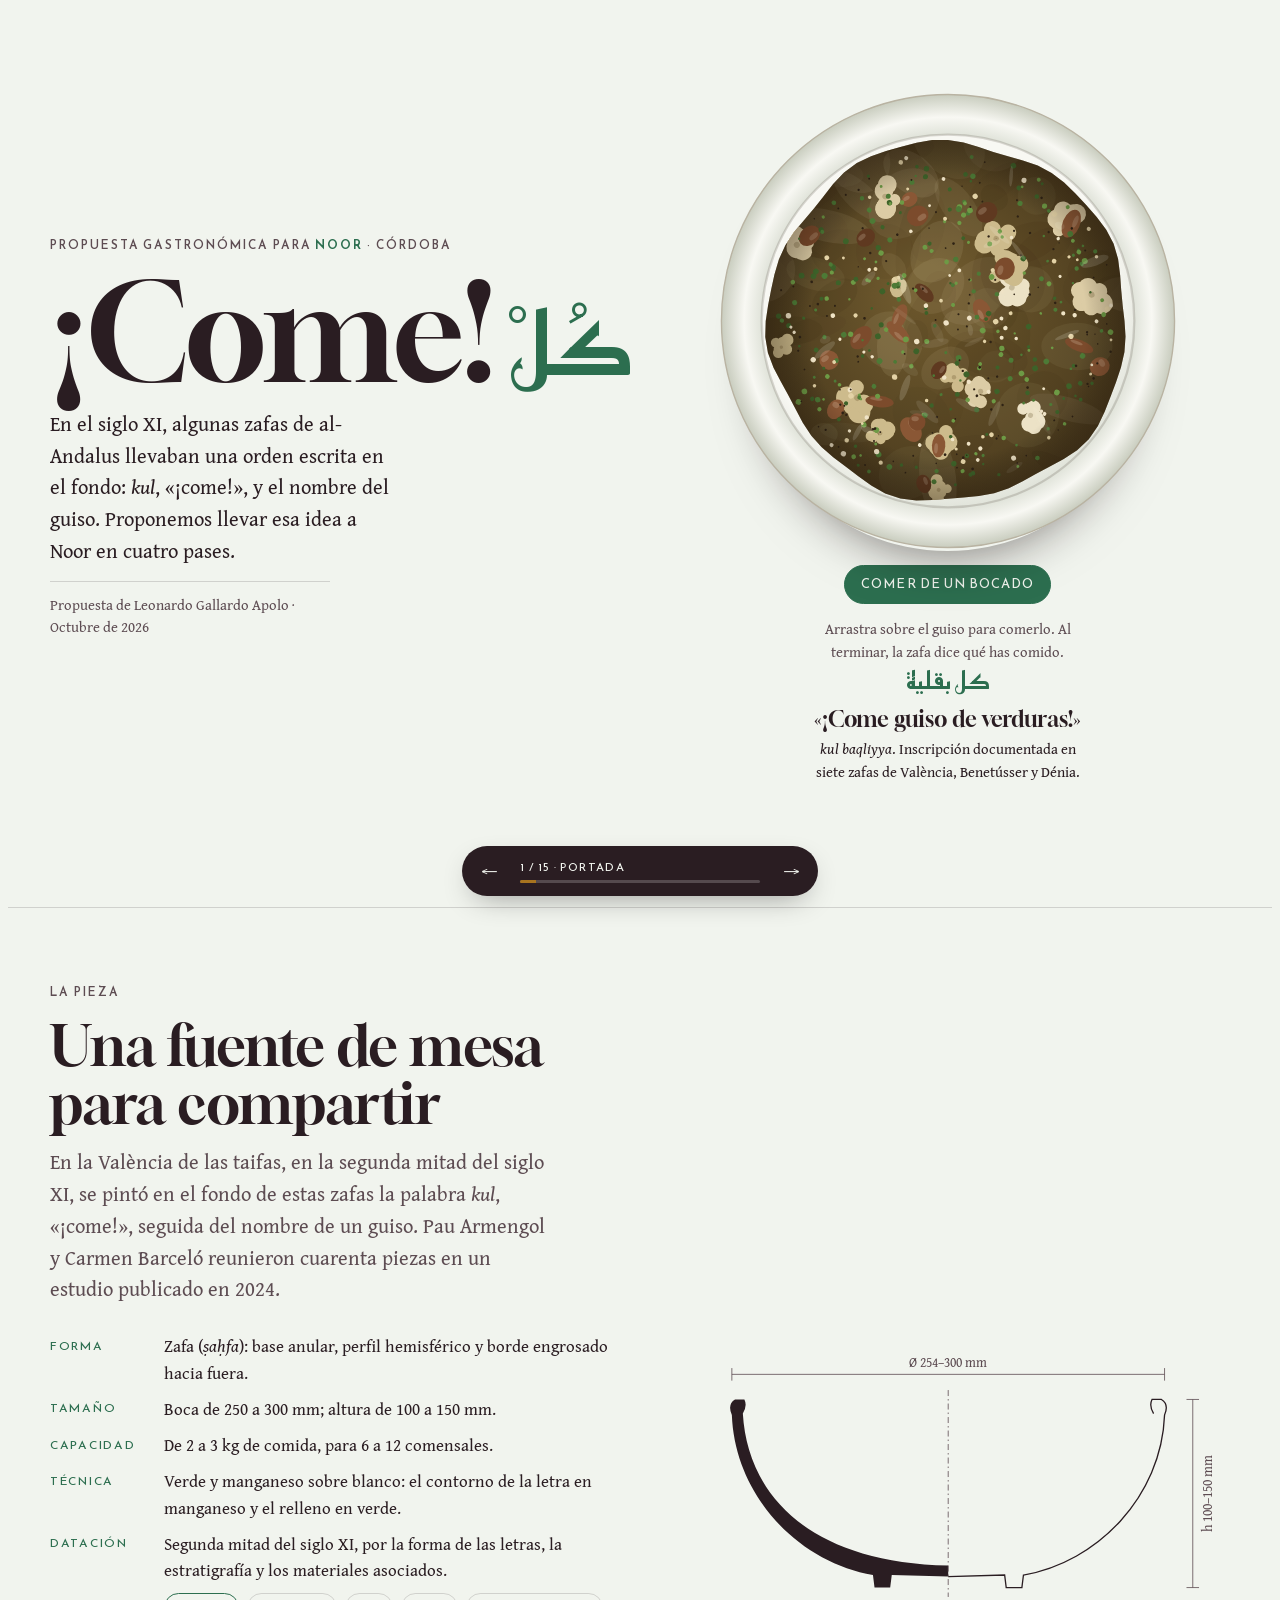
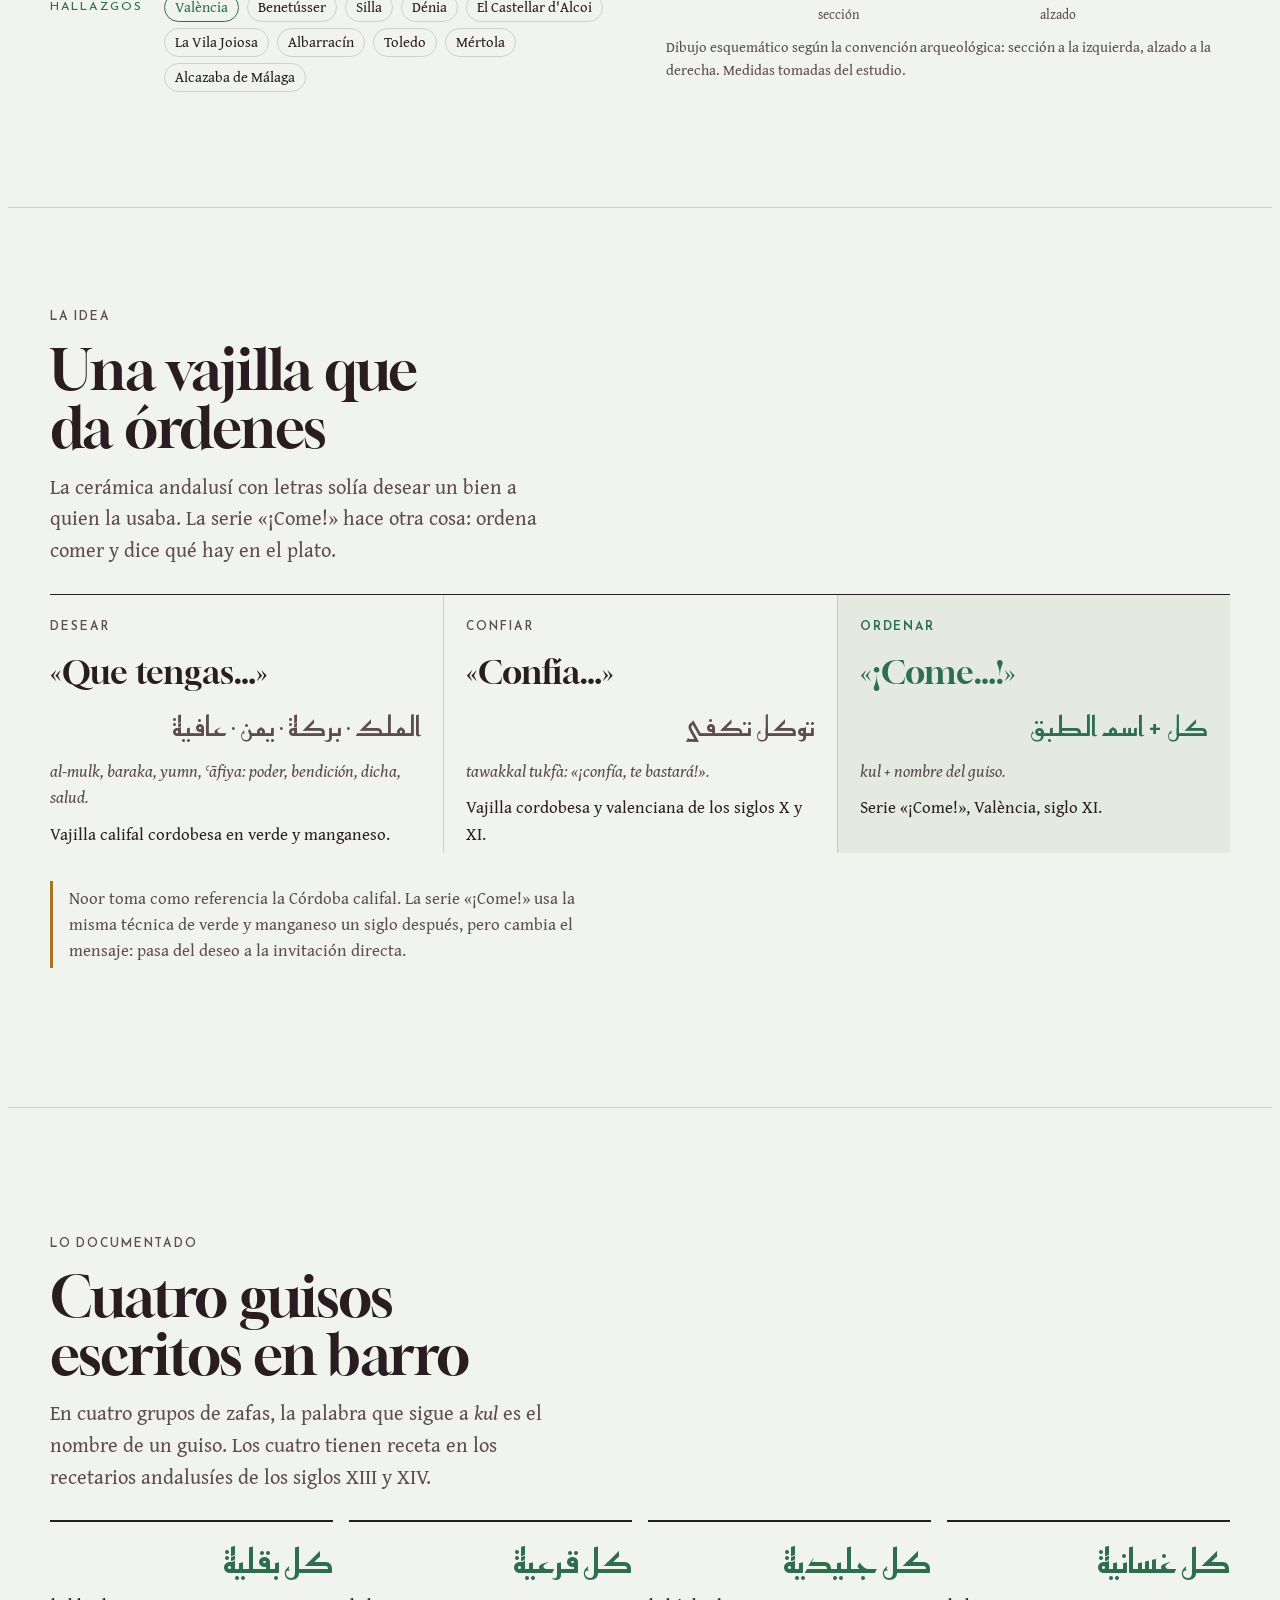
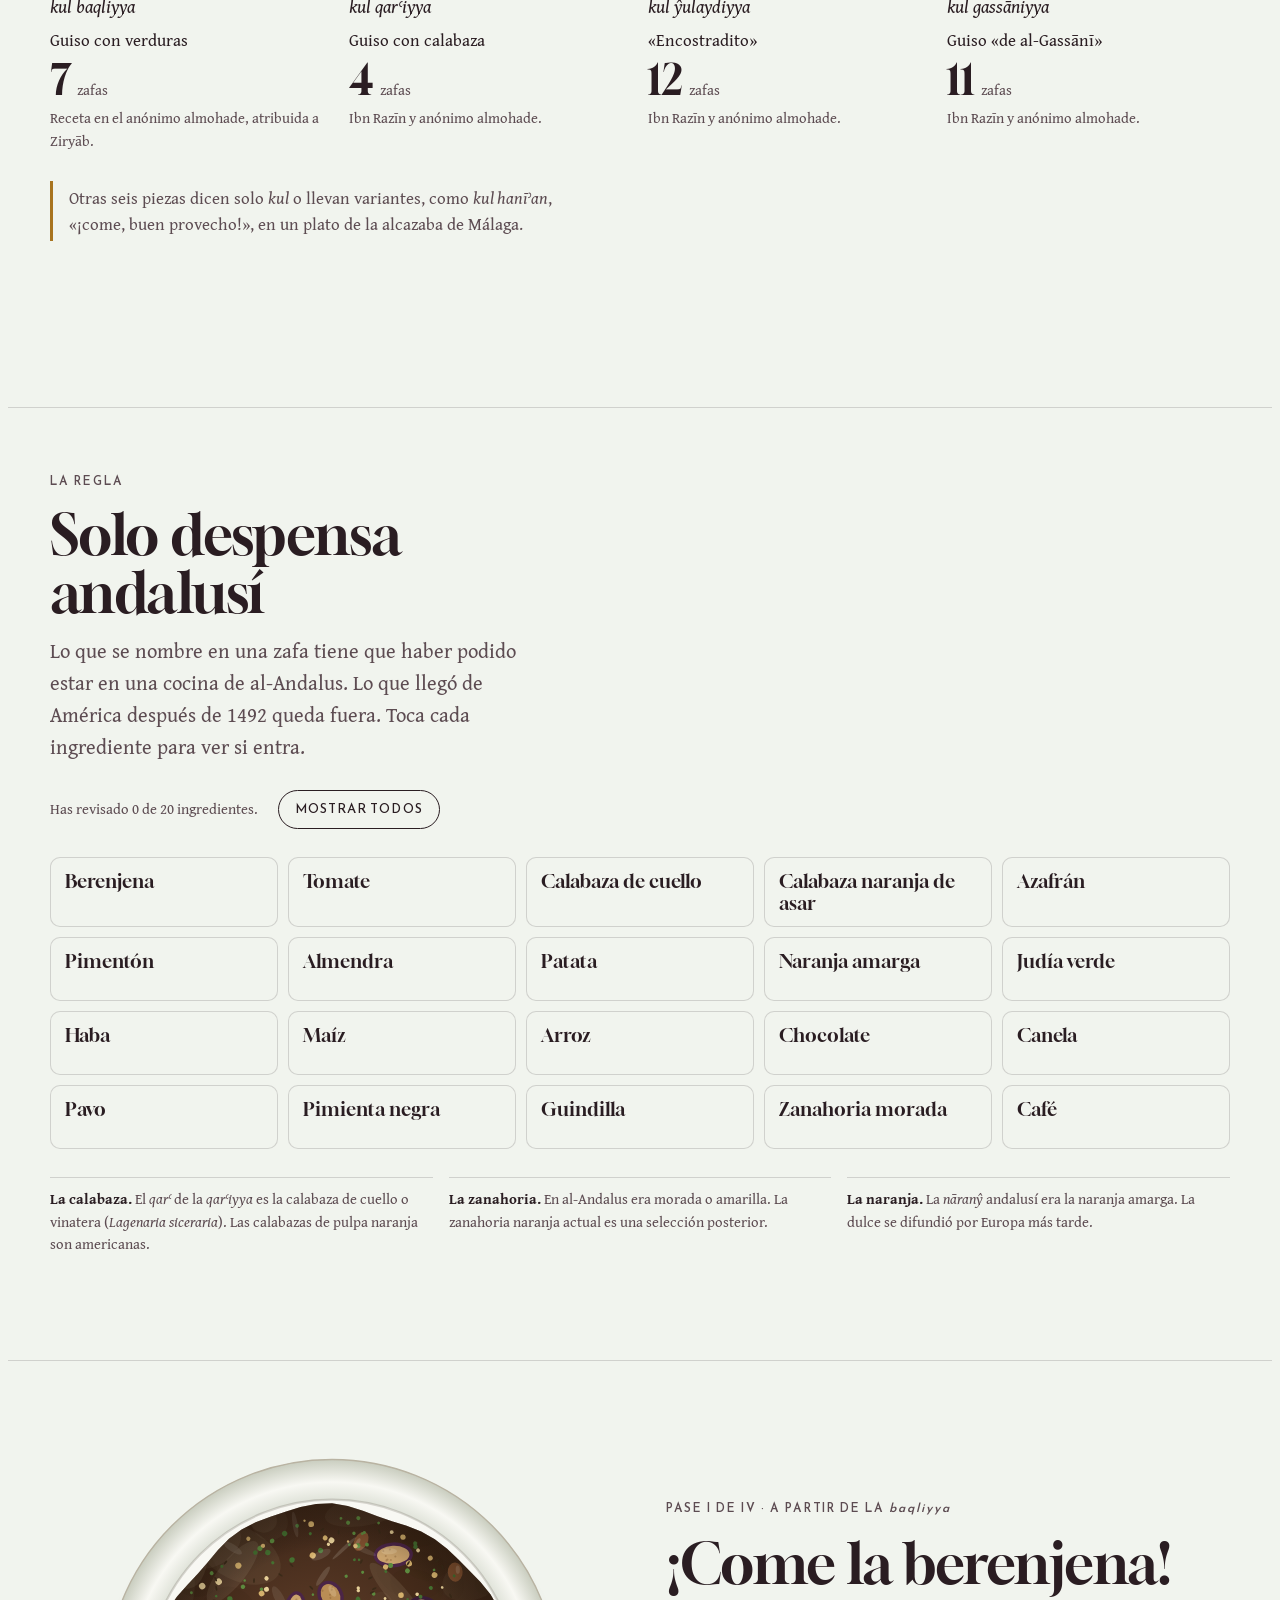
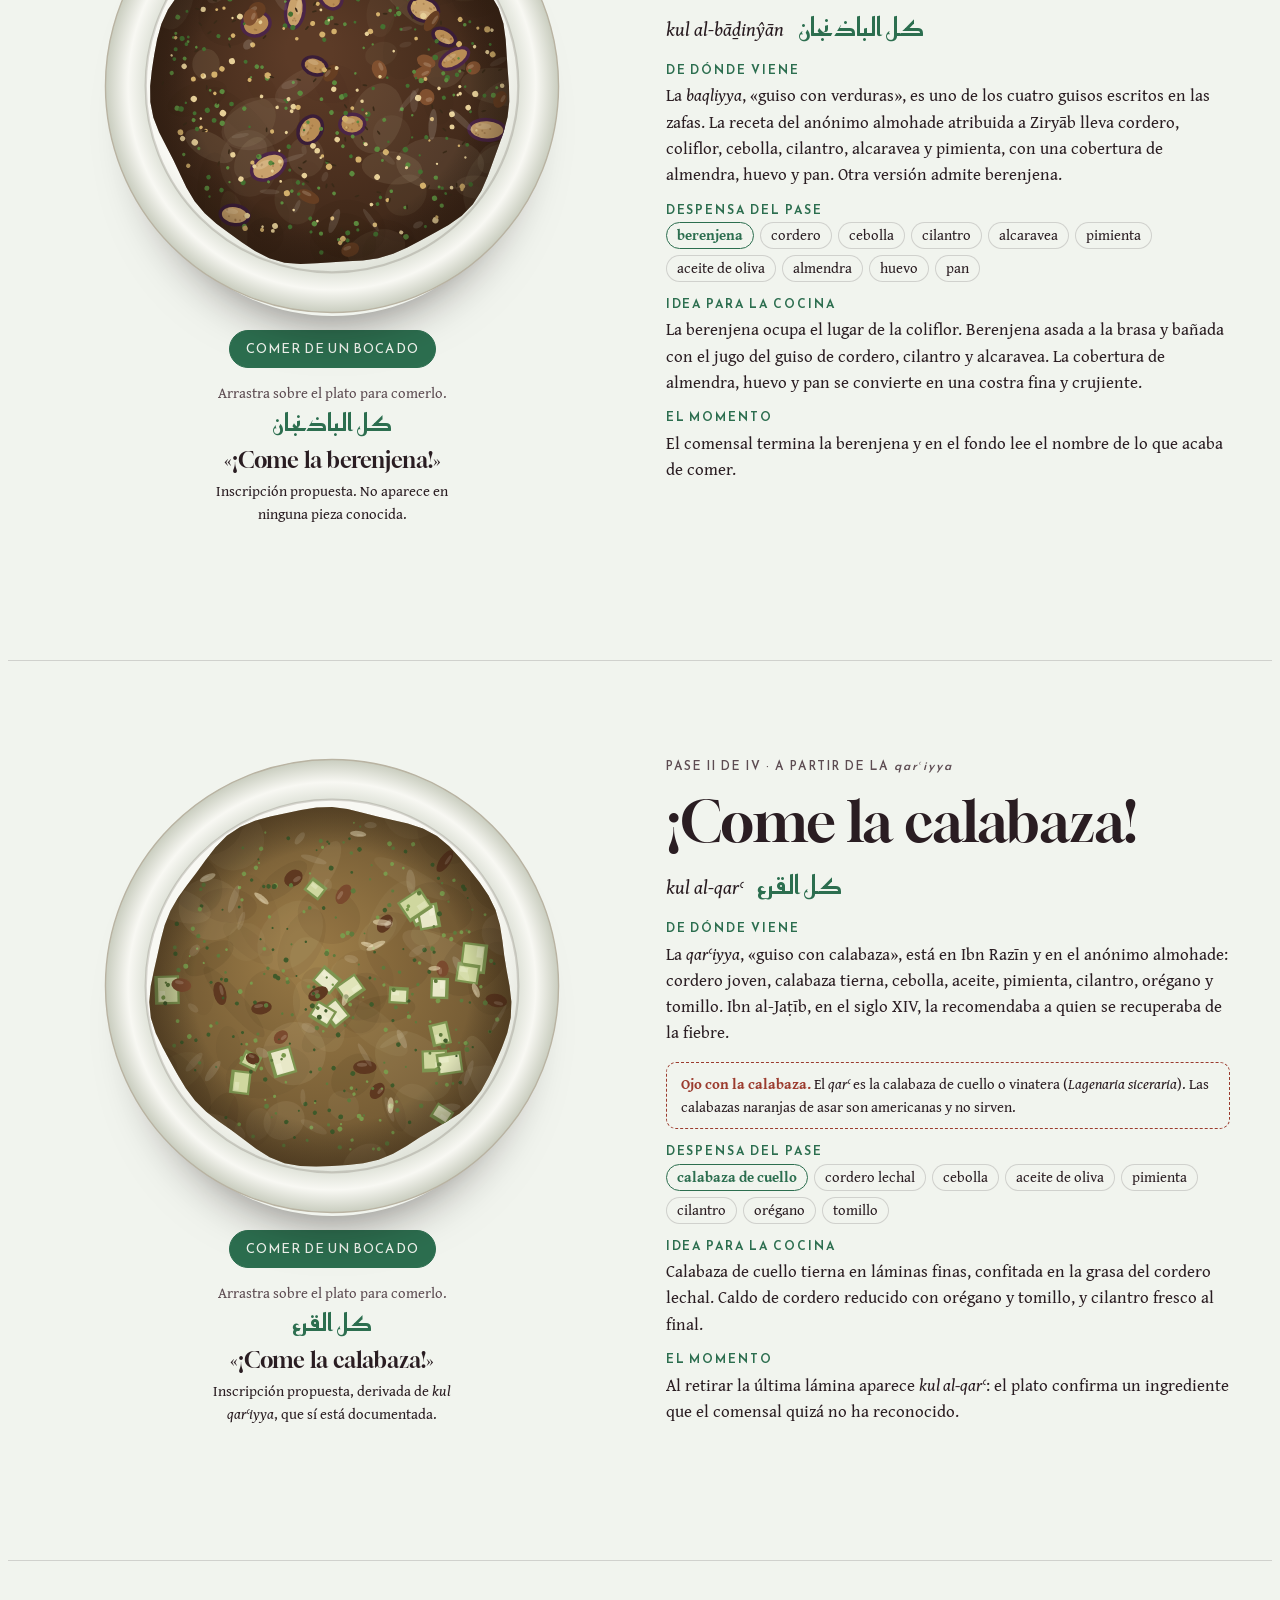
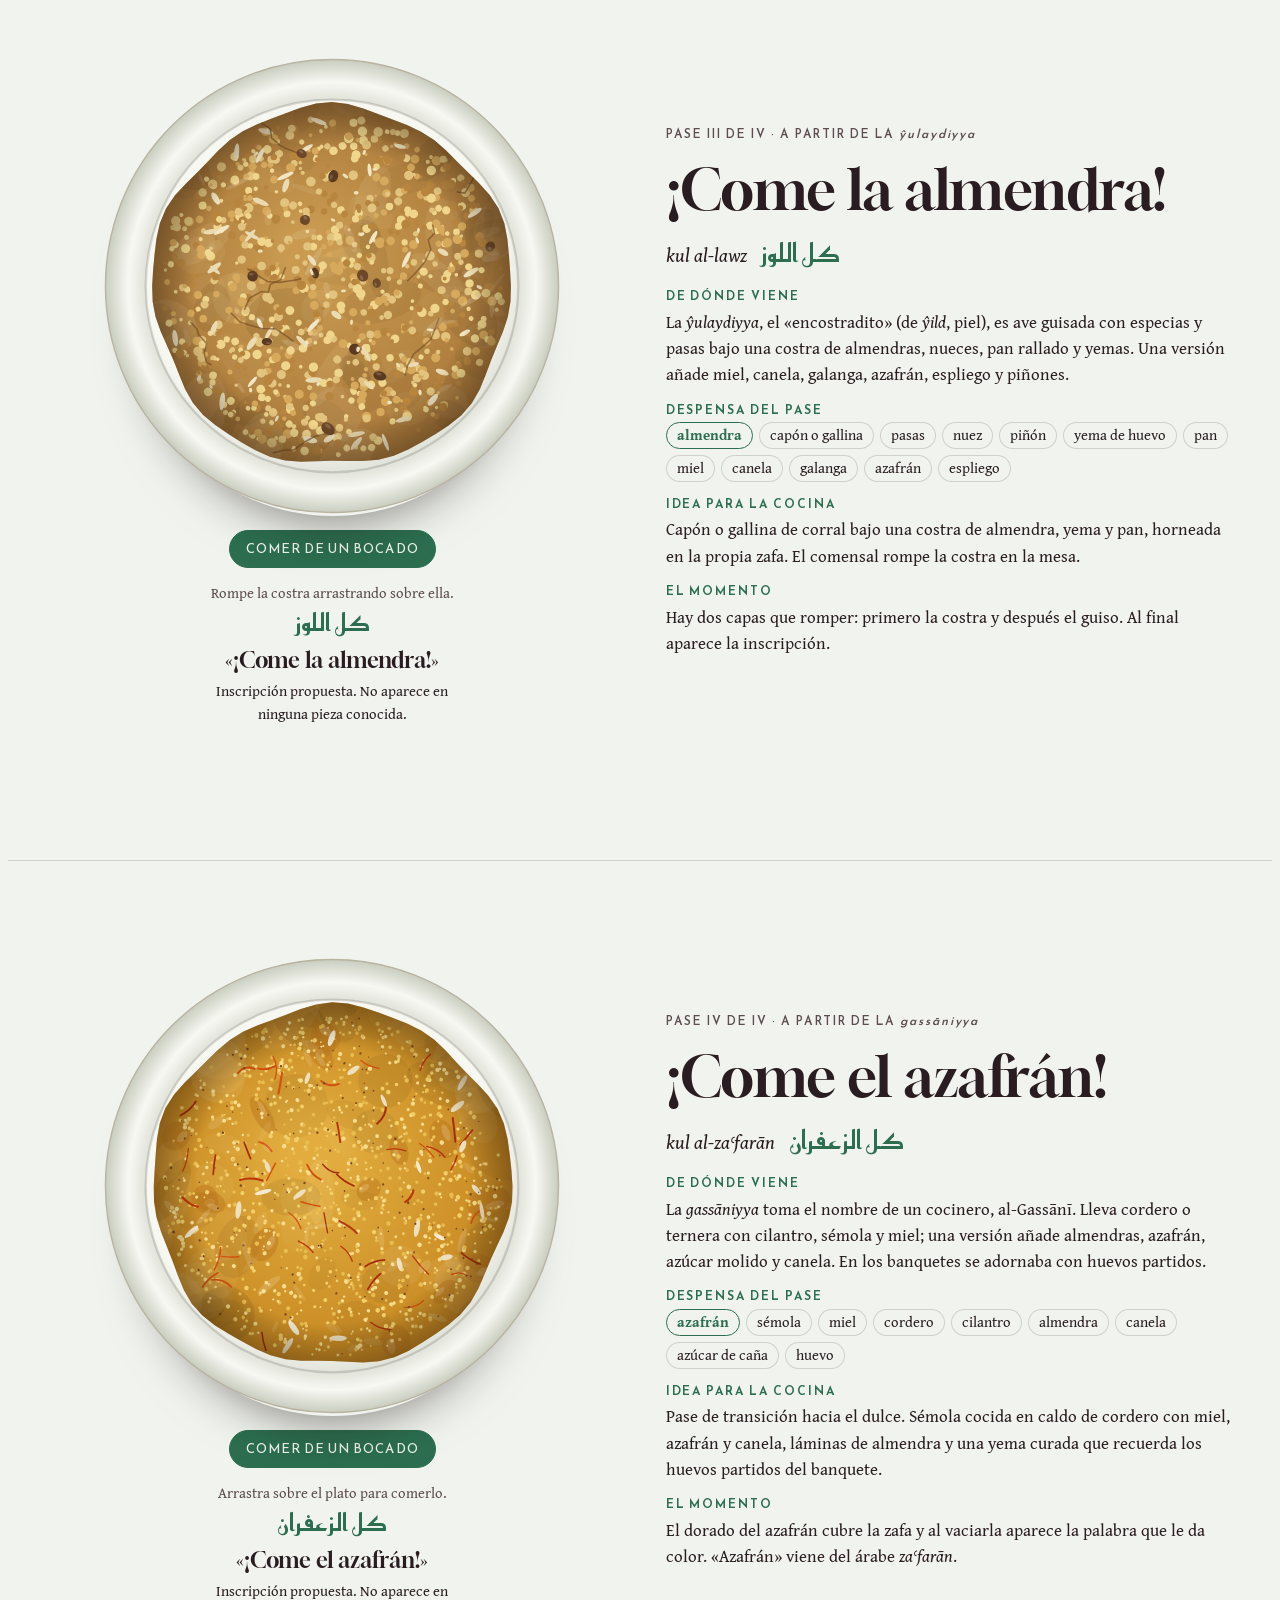
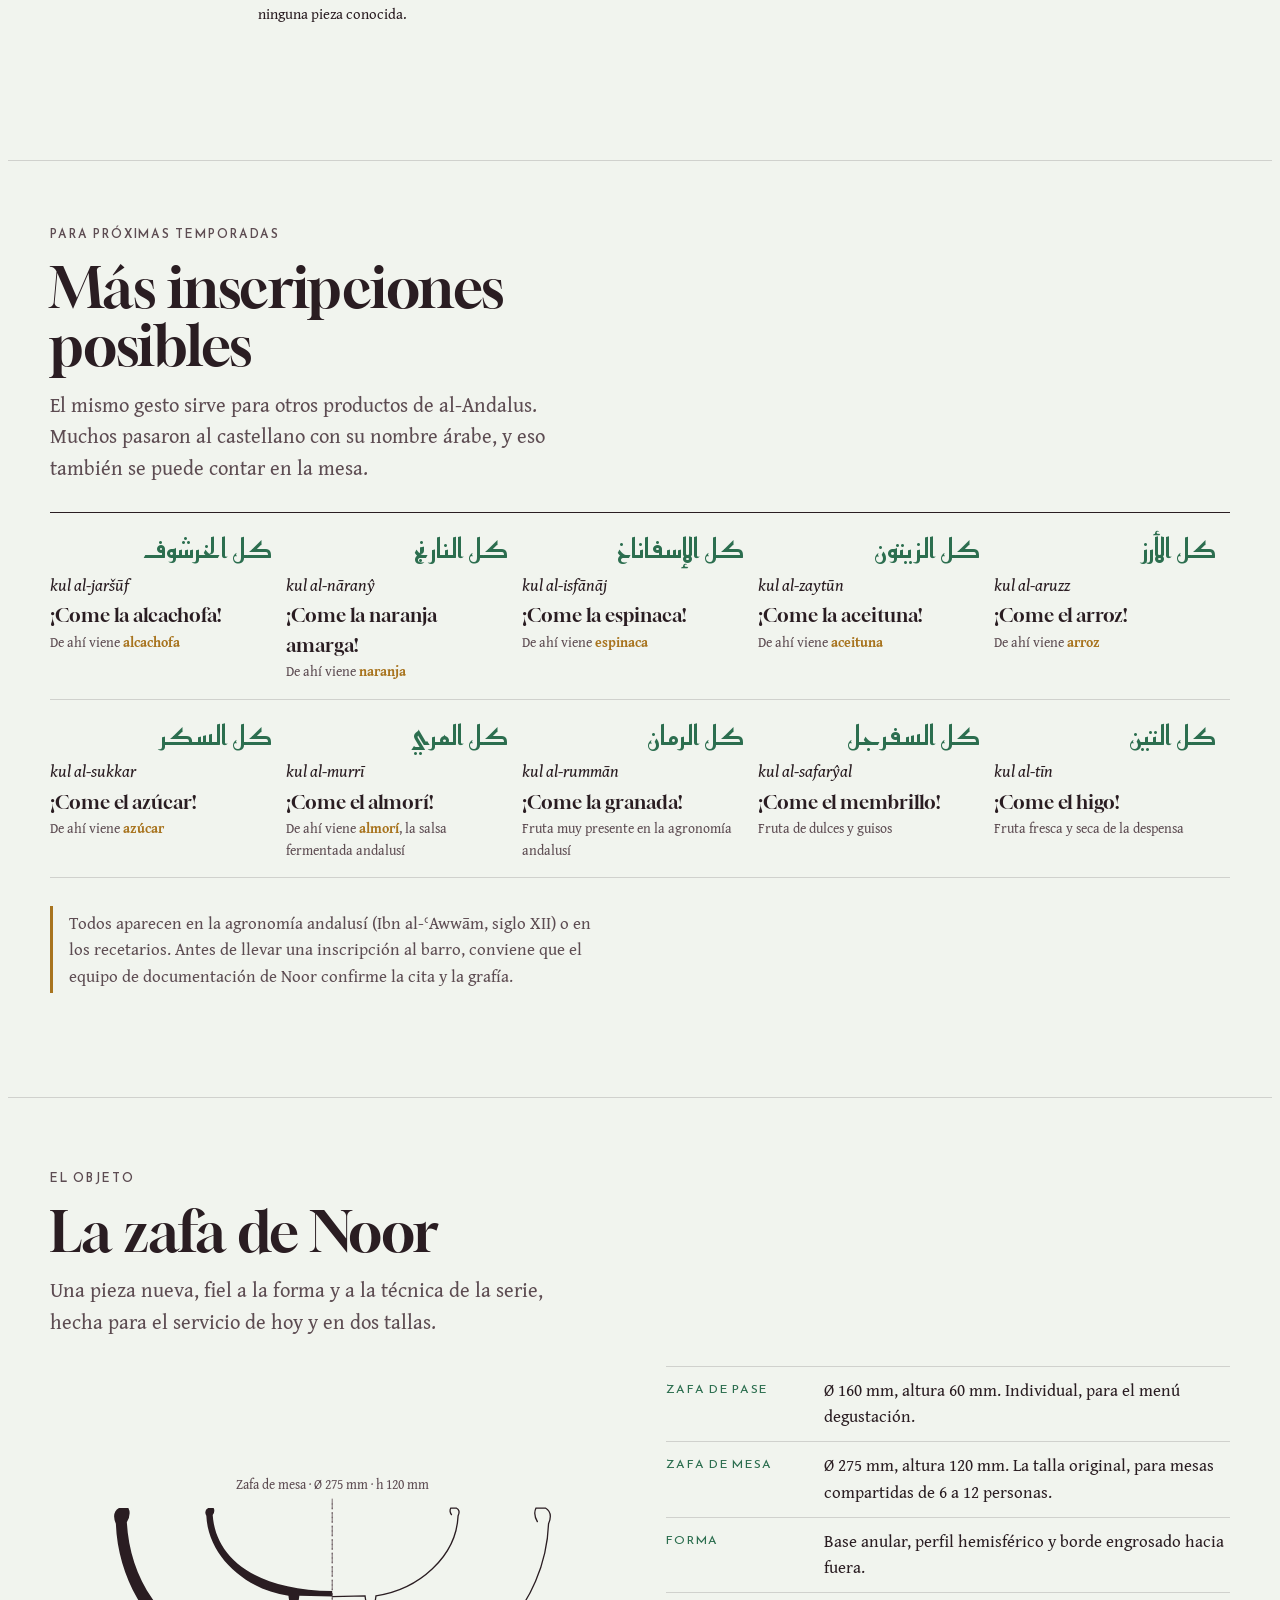
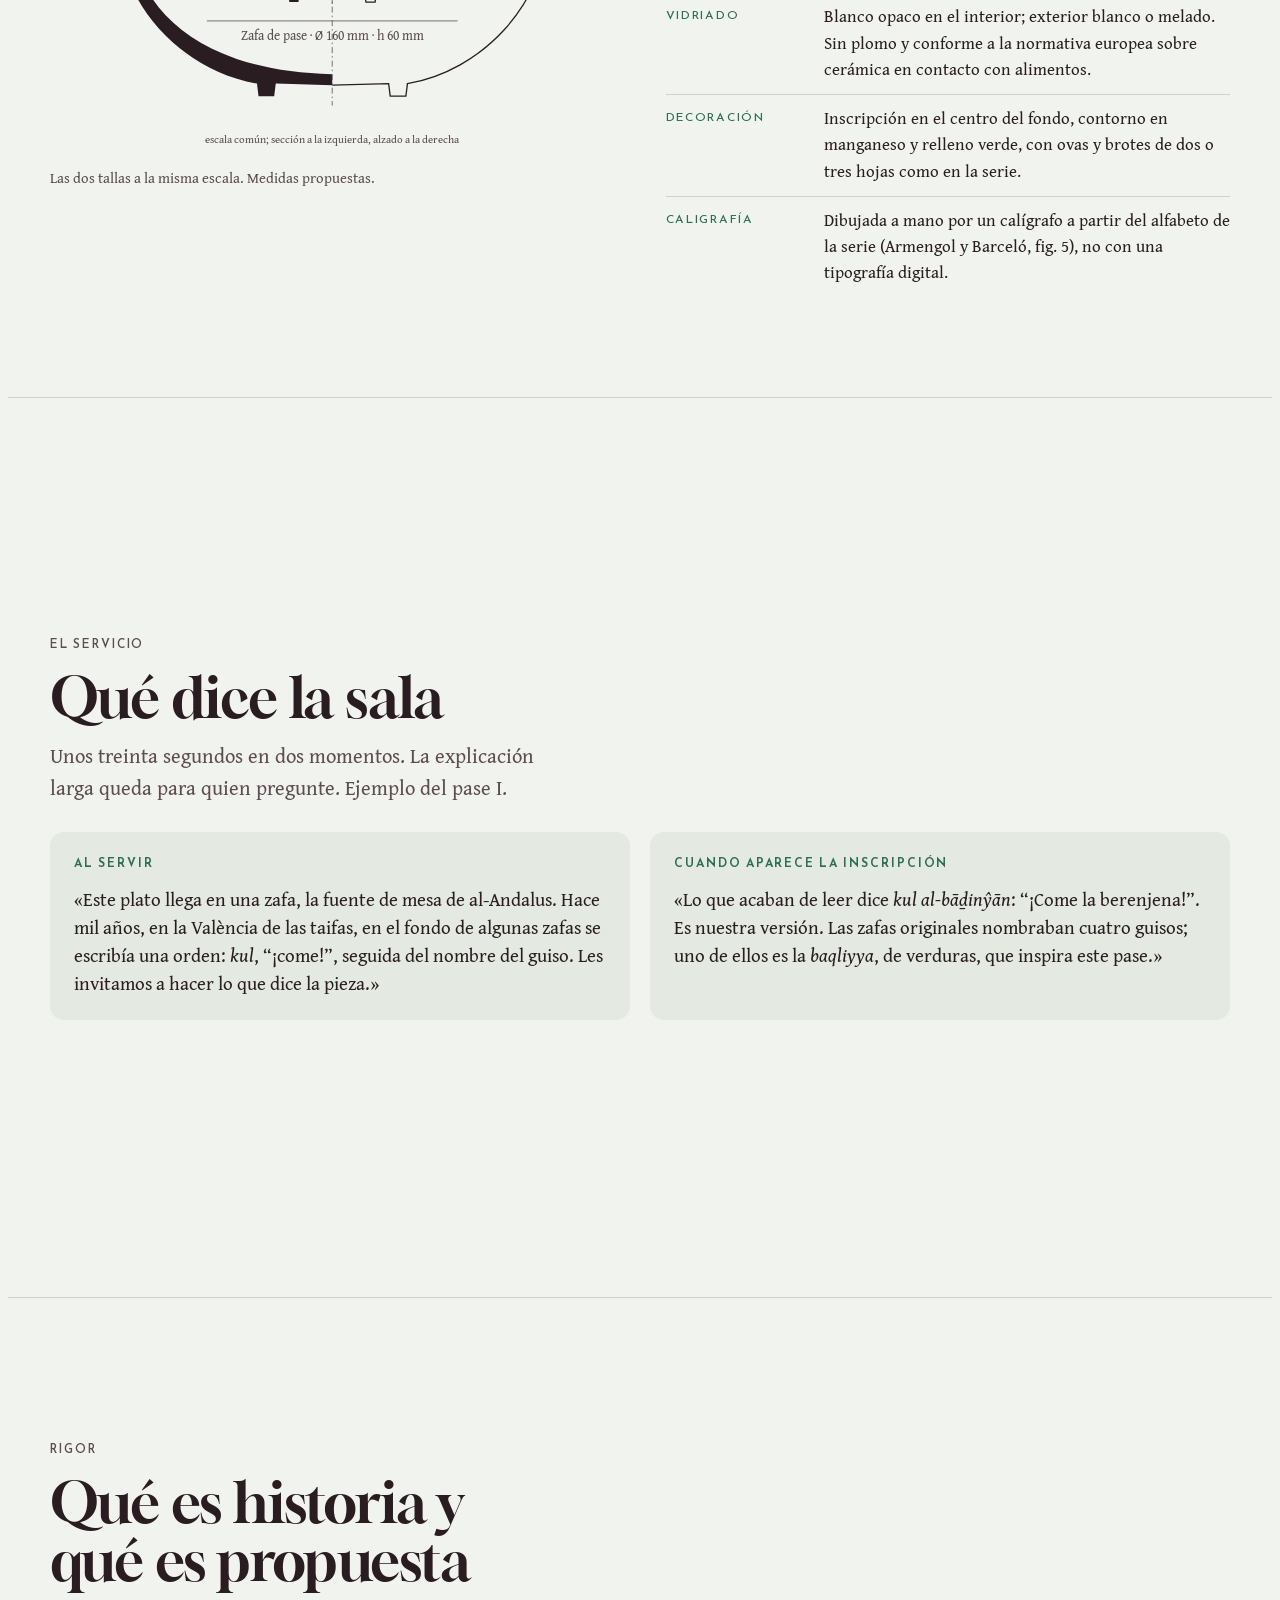
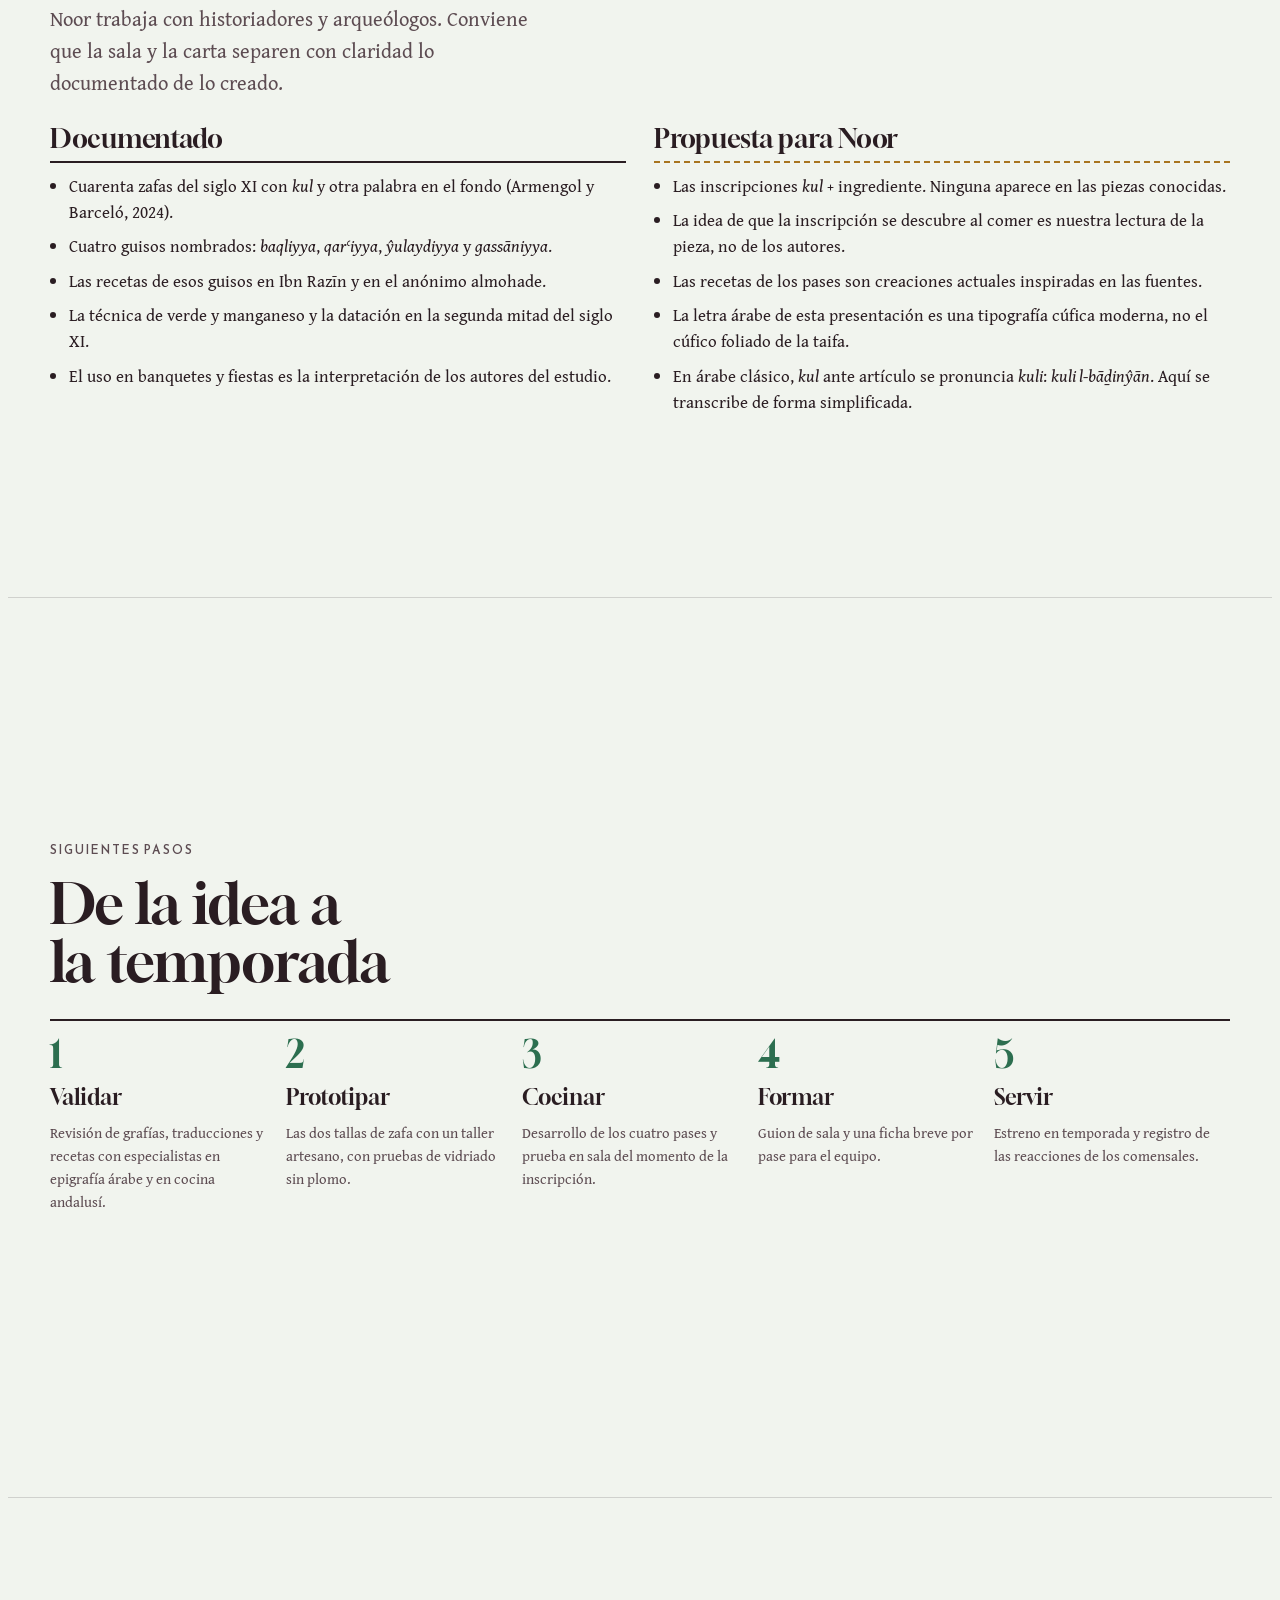
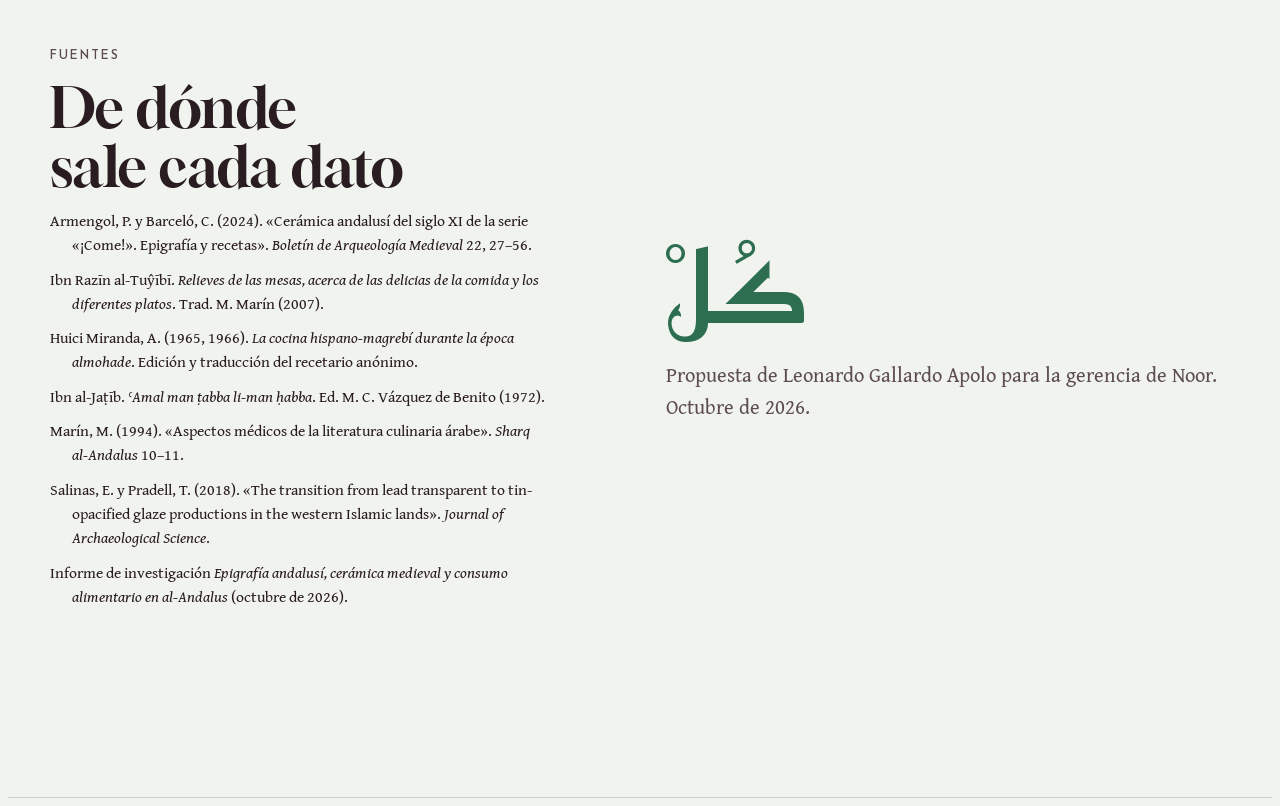
==== 02_Propuesta_Noor_Zafas_Kul/index.html @ dc1d193f "Propuesta culinaria y vajilla para Restaurante Noor: zafas del siglo XI y serie ¡Come! (Kul)" ====
<!DOCTYPE html>
<html lang="es">
<head>
  <meta charset="utf-8">
  <meta name="viewport" content="width=device-width, initial-scale=1.0, viewport-fit=cover">
  <title>Kul para Noor</title>
<meta name="claude:viewport-fit-sides" content="cover">
<link rel="preconnect" href="https://fonts.googleapis.com">
<link rel="preconnect" href="https://fonts.gstatic.com" crossorigin>
<link rel="stylesheet" href="https://fonts.googleapis.com/css2?family=Gloock&family=Gentium+Book+Plus:ital,wght@0,400;0,700;1,400&family=Reem+Kufi:wght@400;500;600;700&family=Amiri&display=swap">
<style>
/* Layout: una secuencia vertical de láminas a pantalla completa; cada lámina es una página de la propuesta, con la zafa como objeto central. */
:root {
  --tin: #f1f4ee;          /* blanco de estaño, con un punto de verde */
  --tin-2: #e4eae1;        /* superficie */
  --ink: #2a1d22;          /* manganeso */
  --ink-2: #5d4c52;        /* manganeso diluido */
  --copper: #2c6e4f;       /* verde de cobre */
  --melado: #a8741f;       /* melado (miel) */
  --line: rgba(42, 29, 34, .16);
  --ok: #2c6e4f;
  --no: #9b3b2e;
  /* colores físicos de la pieza: iguales en ambos temas */
  --glaze: #f8f8f3;
  --glaze-edge: #d9ddd2;
  --ink-green: #3f7d4f;
  --ink-mn: #2b1e1f;

  --f-display: "Gloock", "Georgia", "Times New Roman", serif;
  --f-body: "Gentium Book Plus", "Gentium Plus", "Charis SIL", "Georgia", serif;
  --f-kufi: "Reem Kufi", "Amiri", "Noto Kufi Arabic", "Segoe UI", sans-serif;
  --f-naskh: "Amiri", "Noto Naskh Arabic", "Times New Roman", serif;

  --fs-hero: clamp(3.6rem, 11vw, 8.5rem);
  --fs-h2: clamp(2rem, 4.4vw, 3.5rem);
  --fs-lead: clamp(1.12rem, 1.6vw, 1.35rem);
  --fs-body: 1.06rem;
  --fs-small: .92rem;
  --fs-label: .76rem;
}
@media (prefers-color-scheme: dark) {
  :root:not([data-theme="light"]) {
    --tin: #18120f; --tin-2: #231b1a; --ink: #eceee6; --ink-2: #b9aea9;
    --copper: #6fbf8f; --melado: #d9a653; --line: rgba(236, 238, 230, .16);
    --ok: #6fbf8f; --no: #e08a74; color-scheme: dark;
  }
}
:root[data-theme="dark"] {
  --tin: #18120f; --tin-2: #231b1a; --ink: #eceee6; --ink-2: #b9aea9;
  --copper: #6fbf8f; --melado: #d9a653; --line: rgba(236, 238, 230, .16);
  --ok: #6fbf8f; --no: #e08a74; color-scheme: dark;
}

html { scroll-snap-type: y proximity; scroll-behavior: auto; }
body { background: var(--tin); color: var(--ink); font-family: var(--f-body); font-size: var(--fs-body); line-height: 1.55; }
* { box-sizing: border-box; }
h1, h2, h3 { font-family: var(--f-display); font-weight: 400; line-height: 1.04; margin: 0; text-wrap: balance; letter-spacing: -.01em; }
p { margin: 0; }
[lang="ar"] { font-family: var(--f-kufi); }
.tr { font-style: italic; }
.label { font-family: var(--f-kufi); font-size: var(--fs-label); letter-spacing: .16em; text-transform: uppercase; color: var(--ink-2); font-weight: 500; }
.label b { color: var(--copper); font-weight: 600; }
a { color: var(--copper); }
button { font: inherit; color: inherit; }
:focus-visible { outline: 2px solid var(--copper); outline-offset: 3px; }

/* Láminas */
.slide {
  min-height: 100vh; min-height: 100dvh;
  display: grid; align-content: center;
  padding-block: 64px 104px;
  padding-left: max(16px, env(safe-area-inset-left, 0px));
  padding-right: max(16px, env(safe-area-inset-right, 0px));
  scroll-snap-align: start;
  border-bottom: 1px solid var(--line);
}
.wrap { width: 100%; max-width: 1180px; margin: 0 auto; display: grid; gap: 28px; }
.head { display: grid; gap: 14px; max-width: 62ch; }
.lead { font-size: var(--fs-lead); color: var(--ink-2); max-width: 60ch; }
.two { display: grid; grid-template-columns: minmax(0, 1fr) minmax(0, 1fr); gap: clamp(24px, 4vw, 64px); align-items: center; }
.two > * { min-width: 0; }
@media (max-width: 860px) { .two { grid-template-columns: minmax(0, 1fr); } }

/* Portada */
.cover h1 { font-size: var(--fs-hero); line-height: .92; }
.cover h1 .ar { font-family: var(--f-kufi); font-weight: 600; color: var(--copper); font-size: .62em; margin-left: .18em; vertical-align: .08em; }
.cover .thesis { font-size: var(--fs-lead); max-width: 34ch; }
.byline { font-size: var(--fs-small); color: var(--ink-2); border-top: 1px solid var(--line); padding-top: 12px; max-width: 40ch; }

/* Zafa interactiva */
.zafa { margin: 0; display: grid; gap: 14px; justify-items: center; }
.zafa-stage { position: relative; width: min(100%, 460px); aspect-ratio: 1; max-width: 100%; }
.zafa-stage svg, .zafa-stage canvas { position: absolute; inset: 0; width: 100%; height: 100%; }
.zafa-stage canvas { touch-action: none; cursor: grab; transition: opacity .9s ease; border-radius: 50%; }
.zafa-stage canvas:active { cursor: grabbing; }
.zafa-stage canvas.gone { opacity: 0; pointer-events: none; }
.zafa-stage .plate-shadow { position: absolute; inset: 4% 4% 0; border-radius: 50%; box-shadow: 0 30px 50px -28px rgba(20, 10, 10, .55); }
.zafa-controls { display: flex; gap: 10px; flex-wrap: wrap; justify-content: center; }
.btn { border: 1px solid var(--ink); background: transparent; padding: 8px 16px; border-radius: 999px; cursor: pointer; font-family: var(--f-kufi); font-size: .82rem; letter-spacing: .08em; text-transform: uppercase; }
.btn:hover { background: var(--ink); color: var(--tin); }
.btn.solid { background: var(--copper); border-color: var(--copper); color: var(--tin); }
.btn.solid:hover { filter: brightness(1.08); }
.zafa-cap { text-align: center; max-width: 40ch; font-size: var(--fs-small); color: var(--ink-2); min-height: 4.2em; }
.zafa-cap .reading { display: grid; gap: 2px; color: var(--ink); }
.zafa-cap .reading .ar-line { font-family: var(--f-kufi); font-size: 1.5rem; color: var(--copper); font-weight: 600; }
.zafa-cap .reading .es { font-family: var(--f-display); font-size: 1.35rem; }

/* La pieza */
.facts { display: grid; grid-template-columns: max-content minmax(0, 1fr); gap: 10px 22px; margin: 0; }
.facts dt { font-family: var(--f-kufi); font-size: var(--fs-label); letter-spacing: .14em; text-transform: uppercase; color: var(--copper); padding-top: .3em; }
.facts dd { margin: 0; font-variant-numeric: tabular-nums; }
@media (max-width: 520px) { .facts { grid-template-columns: minmax(0, 1fr); gap: 2px; } .facts dd { margin-bottom: 10px; } }
.drawing { width: 100%; height: auto; display: block; color: var(--ink); }
.drawing text { font-family: var(--f-body); fill: var(--ink-2); font-variant-numeric: tabular-nums; }
.drawing .sec { fill: var(--ink); }
.drawing .out { fill: none; stroke: var(--ink); stroke-width: 1.3; vector-effect: non-scaling-stroke; }
.drawing .dim { stroke: var(--ink-2); stroke-width: .8; vector-effect: non-scaling-stroke; fill: none; }
.drawing .axis { stroke: var(--ink-2); stroke-width: .8; stroke-dasharray: 6 3 1.5 3; vector-effect: non-scaling-stroke; }
.drawing-note { font-size: var(--fs-small); color: var(--ink-2); }
.places { display: flex; flex-wrap: wrap; gap: 6px 8px; padding: 0; margin: 0; list-style: none; }
.places li { font-size: var(--fs-small); border: 1px solid var(--line); border-radius: 999px; padding: 2px 10px; }
.places li.main { border-color: var(--copper); color: var(--copper); }

/* Deseo / confianza / mandato */
.trio { display: grid; grid-template-columns: repeat(3, minmax(0, 1fr)); gap: 0; border-top: 1px solid var(--ink); }
.trio > div { padding: 22px 22px 6px 0; display: grid; gap: 10px; align-content: start; min-width: 0; }
.trio > div + div { padding-left: 22px; border-left: 1px solid var(--line); }
.trio .verb { font-family: var(--f-display); font-size: clamp(1.6rem, 2.6vw, 2.2rem); }
.trio .words { font-family: var(--f-kufi); font-size: 1.7rem; color: var(--ink-2); line-height: 1.5; }
.trio .gloss { font-style: italic; color: var(--ink-2); }
.trio .now .verb, .trio .now .words { color: var(--copper); }
.trio .now { background: var(--tin-2); padding-right: 22px; }
@media (max-width: 760px) { .trio { grid-template-columns: minmax(0, 1fr); } .trio > div + div { padding-left: 0; border-left: 0; border-top: 1px solid var(--line); } .trio .now { padding-left: 16px; } }
.aside { border-left: 3px solid var(--melado); padding: 4px 0 4px 16px; max-width: 70ch; color: var(--ink-2); }

/* Cuatro guisos */
.dishes { display: grid; grid-template-columns: repeat(4, minmax(0, 1fr)); gap: 16px; }
@media (max-width: 960px) { .dishes { grid-template-columns: repeat(2, minmax(0, 1fr)); } }
@media (max-width: 480px) { .dishes { grid-template-columns: minmax(0, 1fr); } }
.dish { border-top: 2px solid var(--ink); padding-top: 14px; display: grid; gap: 6px; align-content: start; }
.dish .ar { font-family: var(--f-kufi); font-size: 2.1rem; color: var(--copper); font-weight: 600; line-height: 1.5; }
.dish .tr { font-size: 1.15rem; }
.dish .count { font-family: var(--f-display); font-size: 2.6rem; line-height: 1; font-variant-numeric: tabular-nums; }
.dish .count small { font-family: var(--f-body); font-size: var(--fs-small); color: var(--ink-2); margin-left: 6px; }
.dish .src { font-size: var(--fs-small); color: var(--ink-2); }

/* Despensa */
.pantry-bar { display: flex; flex-wrap: wrap; gap: 12px 20px; align-items: center; }
.tally { font-variant-numeric: tabular-nums; color: var(--ink-2); font-size: var(--fs-small); }
.pantry { display: grid; grid-template-columns: repeat(auto-fill, minmax(min(100%, 200px), 1fr)); gap: 10px; }
.item { text-align: left; border: 1px solid var(--line); background: var(--tin); border-radius: 10px; padding: 12px 14px; cursor: pointer; display: grid; gap: 4px; align-content: start; min-height: 64px; }
.item:hover { border-color: var(--ink-2); }
.item .name { font-family: var(--f-display); font-size: 1.2rem; line-height: 1.15; }
.item .verdict { display: none; font-family: var(--f-kufi); font-size: var(--fs-label); letter-spacing: .12em; text-transform: uppercase; font-weight: 600; }
.item .why { display: none; font-size: .88rem; color: var(--ink-2); line-height: 1.4; }
.item[aria-expanded="true"] .verdict, .item[aria-expanded="true"] .why { display: block; }
.item[aria-expanded="true"].yes { border-color: var(--ok); background: var(--tin-2); }
.item[aria-expanded="true"].yes .verdict { color: var(--ok); }
.item[aria-expanded="true"].no { border-color: var(--no); border-style: dashed; }
.item[aria-expanded="true"].no .verdict { color: var(--no); }
.item[aria-expanded="true"].no .name { text-decoration: line-through; text-decoration-color: var(--no); text-decoration-thickness: 2px; }
.traps { display: grid; grid-template-columns: repeat(3, minmax(0, 1fr)); gap: 16px; }
.traps p { font-size: var(--fs-small); color: var(--ink-2); border-top: 1px solid var(--line); padding-top: 10px; }
.traps b { color: var(--ink); font-weight: 700; }
@media (max-width: 760px) { .traps { grid-template-columns: minmax(0, 1fr); } }

/* Pases */
.pase .eyebrow-ar { font-family: var(--f-kufi); color: var(--copper); }
.pase h2 { font-size: var(--fs-h2); }
.pase .say { display: flex; flex-wrap: wrap; gap: 4px 14px; align-items: baseline; font-size: 1.2rem; }
.pase .say .ar { font-family: var(--f-kufi); font-size: 1.6rem; color: var(--copper); font-weight: 600; }
.blocks { display: grid; gap: 16px; }
.block { display: grid; gap: 6px; }
.block h3 { font-family: var(--f-kufi); font-size: var(--fs-label); letter-spacing: .16em; text-transform: uppercase; color: var(--copper); font-weight: 600; }
.chips { display: flex; flex-wrap: wrap; gap: 6px; padding: 0; margin: 0; list-style: none; }
.chips li { border: 1px solid var(--line); border-radius: 999px; padding: 1px 10px; font-size: var(--fs-small); background: var(--tin); }
.chips li.star { border-color: var(--copper); color: var(--copper); font-weight: 700; }
.warn { border: 1px dashed var(--no); border-radius: 10px; padding: 10px 14px; font-size: var(--fs-small); }
.warn b { color: var(--no); }

/* Banco de inscripciones */
.bank { display: grid; grid-template-columns: repeat(auto-fill, minmax(min(100%, 210px), 1fr)); gap: 0; border-top: 1px solid var(--ink); }
.bank > div { padding: 16px 14px 16px 0; border-bottom: 1px solid var(--line); display: grid; gap: 2px; align-content: start; }
.bank .ar { font-family: var(--f-kufi); font-size: 1.7rem; color: var(--copper); font-weight: 600; line-height: 1.5; }
.bank .es { font-family: var(--f-display); font-size: 1.2rem; }
.bank .etym { font-size: .86rem; color: var(--ink-2); }
.bank .etym b { color: var(--melado); font-weight: 700; }

/* Zafa de Noor */
.sizes { display: grid; grid-template-columns: minmax(0, 1fr); gap: 6px; }
.specs { display: grid; gap: 12px; margin: 0; padding: 0; list-style: none; }
.specs li { display: grid; grid-template-columns: 8.5em minmax(0, 1fr); gap: 14px; border-top: 1px solid var(--line); padding-top: 10px; }
.specs li span { font-family: var(--f-kufi); font-size: var(--fs-label); letter-spacing: .14em; text-transform: uppercase; color: var(--copper); padding-top: .25em; }
@media (max-width: 520px) { .specs li { grid-template-columns: minmax(0, 1fr); gap: 2px; } }

/* Guion de sala */
.script { display: grid; grid-template-columns: repeat(2, minmax(0, 1fr)); gap: 20px; }
.script figure { margin: 0; background: var(--tin-2); border-radius: 14px; padding: 22px 24px; display: grid; gap: 12px; align-content: start; }
.script blockquote { margin: 0; font-size: 1.18rem; line-height: 1.5; }
.script figcaption { font-family: var(--f-kufi); font-size: var(--fs-label); letter-spacing: .16em; text-transform: uppercase; color: var(--copper); font-weight: 600; }
@media (max-width: 760px) { .script { grid-template-columns: minmax(0, 1fr); } }

/* Rigor */
.ledger { display: grid; grid-template-columns: repeat(2, minmax(0, 1fr)); gap: 28px; }
.ledger section { display: grid; gap: 10px; align-content: start; }
.ledger h3 { font-size: 1.6rem; border-bottom: 2px solid var(--ink); padding-bottom: 8px; }
.ledger .prop h3 { border-bottom-style: dashed; border-color: var(--melado); }
.ledger ul { margin: 0; padding-left: 1.1em; display: grid; gap: 8px; }
@media (max-width: 760px) { .ledger { grid-template-columns: minmax(0, 1fr); } }

/* Hoja de ruta */
.road { list-style: none; margin: 0; padding: 0; display: grid; grid-template-columns: repeat(5, minmax(0, 1fr)); gap: 0; counter-reset: step; }
.road li { counter-increment: step; padding: 0 16px 0 0; display: grid; gap: 8px; align-content: start; border-top: 2px solid var(--ink); padding-top: 14px; }
.road li::before { content: counter(step); font-family: var(--f-display); font-size: 2.4rem; line-height: 1; color: var(--copper); }
.road b { font-family: var(--f-display); font-weight: 400; font-size: 1.35rem; }
.road p { font-size: var(--fs-small); color: var(--ink-2); }
@media (max-width: 900px) { .road { grid-template-columns: minmax(0, 1fr); gap: 18px; } }

/* Fuentes */
.refs { margin: 0; padding: 0; list-style: none; display: grid; gap: 10px; max-width: 80ch; }
.refs li { padding-left: 1.4em; text-indent: -1.4em; font-size: .98rem; }
.closing { font-family: var(--f-kufi); font-size: clamp(3rem, 9vw, 6rem); color: var(--copper); line-height: 1.2; font-weight: 600; }

/* Barra de navegación */
.dock {
  position: fixed; left: 0; right: 0; bottom: 0; z-index: 10;
  display: flex; justify-content: center;
  padding-bottom: calc(12px + env(safe-area-inset-bottom, 0px));
  padding-left: max(16px, env(safe-area-inset-left, 0px));
  padding-right: max(16px, env(safe-area-inset-right, 0px));
  pointer-events: none;
}
.dock-inner { pointer-events: auto; display: flex; align-items: center; gap: 12px; background: var(--ink); color: var(--tin); border-radius: 999px; padding: 6px 8px; box-shadow: 0 10px 30px -12px rgba(0, 0, 0, .45); max-width: 100%; }
.dock button { border: 0; background: transparent; color: var(--tin); width: 38px; height: 38px; border-radius: 50%; cursor: pointer; font-size: 1.1rem; display: grid; place-items: center; }
.dock button:hover { background: rgba(255, 255, 255, .12); }
.dock button:disabled { opacity: .35; cursor: default; }
.dock .where { display: grid; gap: 4px; min-width: 0; width: clamp(120px, 28vw, 240px); }
.dock .where span { font-family: var(--f-kufi); font-size: .72rem; letter-spacing: .12em; text-transform: uppercase; white-space: nowrap; overflow: hidden; text-overflow: ellipsis; font-variant-numeric: tabular-nums; }
.dock .bar { height: 3px; background: rgba(255, 255, 255, .2); border-radius: 2px; overflow: hidden; }
.dock .bar i { display: block; height: 100%; width: 0; background: var(--melado); transition: width .3s ease; }

@media (prefers-reduced-motion: reduce) {
  .zafa-stage canvas, .dock .bar i { transition: none; }
}

/* Impresión: una lámina por página, inscripciones visibles */
@page { size: 297mm 167mm; margin: 0; }
@media print {
  html { scroll-snap-type: none; font-size: 10.5px; }
  body { font-size: 10.5px; }
  :root { --fs-hero: 5.6rem; --fs-h2: 2.6rem; --fs-lead: 1.15rem; --fs-body: 1rem; }
  .zafa-cap { min-height: 0; }
  body { background: #fff; }
  .slide { min-height: 167mm; height: 167mm; overflow: hidden; break-after: page; page-break-after: always; border: 0; padding-block: 10mm; padding-inline: 14mm; }
  .dock, .zafa-controls, .zafa-stage canvas, .zafa-cap .hint, .pantry-bar .btn { display: none !important; }
  .zafa-cap .reading { display: grid !important; }
  .zafa-stage { width: 70mm; }
  .item .verdict, .item .why { display: block; }
  .item.no .name { text-decoration: line-through; }
  .pantry { grid-template-columns: repeat(5, minmax(0, 1fr)); gap: 5px; }
  .item { padding: 6px 8px; min-height: 0; }
  .item .why { font-size: .7rem; }
  .item .name { font-size: .95rem; }
  .wrap { gap: 14px; }
  .lead { font-size: 1rem; }
}
</style>

<main id="deck" lang="es">

<!-- 1 · Portada -->
<section class="slide cover" data-title="Portada" id="portada">
  <div class="wrap two">
    <div class="head">
      <p class="label">Propuesta gastronómica para <b>Noor</b> · Córdoba</p>
      <h1>¡Come!<span class="ar" lang="ar" dir="rtl">كُلْ</span></h1>
      <p class="thesis">En el siglo XI, algunas zafas de al-Andalus llevaban una orden escrita en el fondo: <span class="tr">kul</span>, «¡come!», y el nombre del guiso. Proponemos llevar esa idea a Noor en cuatro pases.</p>
      <p class="byline">Propuesta de Leonardo Gallardo Apolo · Octubre de 2026</p>
    </div>
    <figure class="zafa" data-stew="baqliyya" data-text="كل بقلية" data-seed="11">
      <div class="zafa-stage"></div>
      <div class="zafa-controls"><button class="btn solid eat" type="button">Comer de un bocado</button><button class="btn reset" type="button" hidden>Volver a servir</button></div>
      <figcaption class="zafa-cap" aria-live="polite">
        <span class="hint">Arrastra sobre el guiso para comerlo. Al terminar, la zafa dice qué has comido.</span>
        <span class="reading" hidden><span class="ar-line" lang="ar" dir="rtl">كل بقلية</span><span class="es">«¡Come guiso de verduras!»</span><span><span class="tr">kul baqliyya</span>. Inscripción documentada en siete zafas de València, Benetússer y Dénia.</span></span>
      </figcaption>
    </figure>
  </div>
</section>

<!-- 2 · La pieza -->
<section class="slide" data-title="La pieza" id="pieza">
  <div class="wrap">
    <div class="head">
      <p class="label">La pieza</p>
      <h2 style="font-size: var(--fs-h2)">Una fuente de mesa para compartir</h2>
      <p class="lead">En la València de las taifas, en la segunda mitad del siglo XI, se pintó en el fondo de estas zafas la palabra <span class="tr">kul</span>, «¡come!», seguida del nombre de un guiso. Pau Armengol y Carmen Barceló reunieron cuarenta piezas en un estudio publicado en 2024.</p>
    </div>
    <div class="two">
      <dl class="facts">
        <dt>Forma</dt><dd>Zafa (<span class="tr">ṣaḥfa</span>): base anular, perfil hemisférico y borde engrosado hacia fuera.</dd>
        <dt>Tamaño</dt><dd>Boca de 250 a 300 mm; altura de 100 a 150 mm.</dd>
        <dt>Capacidad</dt><dd>De 2 a 3 kg de comida, para 6 a 12 comensales.</dd>
        <dt>Técnica</dt><dd>Verde y manganeso sobre blanco: el contorno de la letra en manganeso y el relleno en verde.</dd>
        <dt>Datación</dt><dd>Segunda mitad del siglo XI, por la forma de las letras, la estratigrafía y los materiales asociados.</dd>
        <dt>Hallazgos</dt><dd>
          <ul class="places">
            <li class="main">València</li><li>Benetússer</li><li>Silla</li><li>Dénia</li><li>El Castellar d'Alcoi</li><li>La Vila Joiosa</li><li>Albarracín</li><li>Toledo</li><li>Mértola</li><li>Alcazaba de Málaga</li>
          </ul>
        </dd>
      </dl>
      <figure style="margin:0; display:grid; gap:8px">
        <svg class="drawing" id="profile-main" viewBox="-180 -36 360 182" role="img" aria-label="Dibujo de la zafa: a la izquierda en sección, a la derecha en alzado, con boca de 254 a 300 mm y altura de 100 a 150 mm"></svg>
        <figcaption class="drawing-note">Dibujo esquemático según la convención arqueológica: sección a la izquierda, alzado a la derecha. Medidas tomadas del estudio.</figcaption>
      </figure>
    </div>
  </div>
</section>

<!-- 3 · Del deseo al mandato -->
<section class="slide" data-title="La idea" id="idea">
  <div class="wrap">
    <div class="head">
      <p class="label">La idea</p>
      <h2 style="font-size: var(--fs-h2)">Una vajilla que da órdenes</h2>
      <p class="lead">La cerámica andalusí con letras solía desear un bien a quien la usaba. La serie «¡Come!» hace otra cosa: ordena comer y dice qué hay en el plato.</p>
    </div>
    <div class="trio">
      <div>
        <p class="label">Desear</p>
        <p class="verb">«Que tengas…»</p>
        <p class="words" lang="ar" dir="rtl">الملك · بركة · يمن · عافية</p>
        <p class="gloss"><span class="tr">al-mulk, baraka, yumn, ʿāfiya</span>: poder, bendición, dicha, salud.</p>
        <p>Vajilla califal cordobesa en verde y manganeso.</p>
      </div>
      <div>
        <p class="label">Confiar</p>
        <p class="verb">«Confía…»</p>
        <p class="words" lang="ar" dir="rtl">توكل تكفى</p>
        <p class="gloss"><span class="tr">tawakkal tukfà</span>: «¡confía, te bastará!».</p>
        <p>Vajilla cordobesa y valenciana de los siglos X y XI.</p>
      </div>
      <div class="now">
        <p class="label"><b>Ordenar</b></p>
        <p class="verb">«¡Come…!»</p>
        <p class="words" lang="ar" dir="rtl">كل + اسم الطبق</p>
        <p class="gloss"><span class="tr">kul</span> + nombre del guiso.</p>
        <p>Serie «¡Come!», València, siglo XI.</p>
      </div>
    </div>
    <p class="aside">Noor toma como referencia la Córdoba califal. La serie «¡Come!» usa la misma técnica de verde y manganeso un siglo después, pero cambia el mensaje: pasa del deseo a la invitación directa.</p>
  </div>
</section>

<!-- 4 · Cuatro guisos -->
<section class="slide" data-title="Cuatro guisos" id="guisos">
  <div class="wrap">
    <div class="head">
      <p class="label">Lo documentado</p>
      <h2 style="font-size: var(--fs-h2)">Cuatro guisos escritos en barro</h2>
      <p class="lead">En cuatro grupos de zafas, la palabra que sigue a <span class="tr">kul</span> es el nombre de un guiso. Los cuatro tienen receta en los recetarios andalusíes de los siglos XIII y XIV.</p>
    </div>
    <div class="dishes">
      <div class="dish"><p class="ar" lang="ar" dir="rtl">كل بقلية</p><p class="tr">kul baqliyya</p><p>Guiso con verduras</p><p class="count">7<small>zafas</small></p><p class="src">Receta en el anónimo almohade, atribuida a Ziryāb.</p></div>
      <div class="dish"><p class="ar" lang="ar" dir="rtl">كل قرعية</p><p class="tr">kul qarʿiyya</p><p>Guiso con calabaza</p><p class="count">4<small>zafas</small></p><p class="src">Ibn Razīn y anónimo almohade.</p></div>
      <div class="dish"><p class="ar" lang="ar" dir="rtl">كل جليدية</p><p class="tr">kul ŷulaydiyya</p><p>«Encostradito»</p><p class="count">12<small>zafas</small></p><p class="src">Ibn Razīn y anónimo almohade.</p></div>
      <div class="dish"><p class="ar" lang="ar" dir="rtl">كل غسانية</p><p class="tr">kul gassāniyya</p><p>Guiso «de al-Gassānī»</p><p class="count">11<small>zafas</small></p><p class="src">Ibn Razīn y anónimo almohade.</p></div>
    </div>
    <p class="aside">Otras seis piezas dicen solo <span class="tr">kul</span> o llevan variantes, como <span class="tr">kul hanīʾan</span>, «¡come, buen provecho!», en un plato de la alcazaba de Málaga.</p>
  </div>
</section>

<!-- 5 · Despensa -->
<section class="slide" data-title="La despensa" id="despensa">
  <div class="wrap">
    <div class="head">
      <p class="label">La regla</p>
      <h2 style="font-size: var(--fs-h2)">Solo despensa andalusí</h2>
      <p class="lead">Lo que se nombre en una zafa tiene que haber podido estar en una cocina de al-Andalus. Lo que llegó de América después de 1492 queda fuera. Toca cada ingrediente para ver si entra.</p>
    </div>
    <div class="pantry-bar">
      <p class="tally" id="tally">Has revisado 0 de 20 ingredientes.</p>
      <button class="btn" type="button" id="reveal-all">Mostrar todos</button>
    </div>
    <div class="pantry" id="pantry"></div>
    <div class="traps">
      <p><b>La calabaza.</b> El <span class="tr">qarʿ</span> de la <span class="tr">qarʿiyya</span> es la calabaza de cuello o vinatera (<i>Lagenaria siceraria</i>). Las calabazas de pulpa naranja son americanas.</p>
      <p><b>La zanahoria.</b> En al-Andalus era morada o amarilla. La zanahoria naranja actual es una selección posterior.</p>
      <p><b>La naranja.</b> La <span class="tr">nāranŷ</span> andalusí era la naranja amarga. La dulce se difundió por Europa más tarde.</p>
    </div>
  </div>
</section>

<!-- 6 · Pase I -->
<section class="slide pase" data-title="Pase I · Berenjena" id="pase-1">
  <div class="wrap two">
    <figure class="zafa" data-stew="badinjan" data-text="كل الباذنجان" data-seed="23">
      <div class="zafa-stage"></div>
      <div class="zafa-controls"><button class="btn solid eat" type="button">Comer de un bocado</button><button class="btn reset" type="button" hidden>Volver a servir</button></div>
      <figcaption class="zafa-cap" aria-live="polite">
        <span class="hint">Arrastra sobre el plato para comerlo.</span>
        <span class="reading" hidden><span class="ar-line" lang="ar" dir="rtl">كل الباذنجان</span><span class="es">«¡Come la berenjena!»</span><span>Inscripción propuesta. No aparece en ninguna pieza conocida.</span></span>
      </figcaption>
    </figure>
    <div class="blocks">
      <p class="label">Pase I de IV · a partir de la <span class="tr" style="text-transform:none">baqliyya</span></p>
      <h2>¡Come la berenjena!</h2>
      <p class="say"><span class="tr">kul al-bāḏinŷān</span><span class="ar" lang="ar" dir="rtl">كل الباذنجان</span></p>
      <div class="block"><h3>De dónde viene</h3><p>La <span class="tr">baqliyya</span>, «guiso con verduras», es uno de los cuatro guisos escritos en las zafas. La receta del anónimo almohade atribuida a Ziryāb lleva cordero, coliflor, cebolla, cilantro, alcaravea y pimienta, con una cobertura de almendra, huevo y pan. Otra versión admite berenjena.</p></div>
      <div class="block"><h3>Despensa del pase</h3><ul class="chips"><li class="star">berenjena</li><li>cordero</li><li>cebolla</li><li>cilantro</li><li>alcaravea</li><li>pimienta</li><li>aceite de oliva</li><li>almendra</li><li>huevo</li><li>pan</li></ul></div>
      <div class="block"><h3>Idea para la cocina</h3><p>La berenjena ocupa el lugar de la coliflor. Berenjena asada a la brasa y bañada con el jugo del guiso de cordero, cilantro y alcaravea. La cobertura de almendra, huevo y pan se convierte en una costra fina y crujiente.</p></div>
      <div class="block"><h3>El momento</h3><p>El comensal termina la berenjena y en el fondo lee el nombre de lo que acaba de comer.</p></div>
    </div>
  </div>
</section>

<!-- 7 · Pase II -->
<section class="slide pase" data-title="Pase II · Calabaza" id="pase-2">
  <div class="wrap two">
    <figure class="zafa" data-stew="qar" data-text="كل القرع" data-seed="37">
      <div class="zafa-stage"></div>
      <div class="zafa-controls"><button class="btn solid eat" type="button">Comer de un bocado</button><button class="btn reset" type="button" hidden>Volver a servir</button></div>
      <figcaption class="zafa-cap" aria-live="polite">
        <span class="hint">Arrastra sobre el plato para comerlo.</span>
        <span class="reading" hidden><span class="ar-line" lang="ar" dir="rtl">كل القرع</span><span class="es">«¡Come la calabaza!»</span><span>Inscripción propuesta, derivada de <span class="tr">kul qarʿiyya</span>, que sí está documentada.</span></span>
      </figcaption>
    </figure>
    <div class="blocks">
      <p class="label">Pase II de IV · a partir de la <span class="tr" style="text-transform:none">qarʿiyya</span></p>
      <h2>¡Come la calabaza!</h2>
      <p class="say"><span class="tr">kul al-qarʿ</span><span class="ar" lang="ar" dir="rtl">كل القرع</span></p>
      <div class="block"><h3>De dónde viene</h3><p>La <span class="tr">qarʿiyya</span>, «guiso con calabaza», está en Ibn Razīn y en el anónimo almohade: cordero joven, calabaza tierna, cebolla, aceite, pimienta, cilantro, orégano y tomillo. Ibn al-Jaṭīb, en el siglo XIV, la recomendaba a quien se recuperaba de la fiebre.</p></div>
      <p class="warn"><b>Ojo con la calabaza.</b> El <span class="tr">qarʿ</span> es la calabaza de cuello o vinatera (<i>Lagenaria siceraria</i>). Las calabazas naranjas de asar son americanas y no sirven.</p>
      <div class="block"><h3>Despensa del pase</h3><ul class="chips"><li class="star">calabaza de cuello</li><li>cordero lechal</li><li>cebolla</li><li>aceite de oliva</li><li>pimienta</li><li>cilantro</li><li>orégano</li><li>tomillo</li></ul></div>
      <div class="block"><h3>Idea para la cocina</h3><p>Calabaza de cuello tierna en láminas finas, confitada en la grasa del cordero lechal. Caldo de cordero reducido con orégano y tomillo, y cilantro fresco al final.</p></div>
      <div class="block"><h3>El momento</h3><p>Al retirar la última lámina aparece <span class="tr">kul al-qarʿ</span>: el plato confirma un ingrediente que el comensal quizá no ha reconocido.</p></div>
    </div>
  </div>
</section>

<!-- 8 · Pase III -->
<section class="slide pase" data-title="Pase III · Almendra" id="pase-3">
  <div class="wrap two">
    <figure class="zafa" data-stew="lawz" data-text="كل اللوز" data-seed="41">
      <div class="zafa-stage"></div>
      <div class="zafa-controls"><button class="btn solid eat" type="button">Comer de un bocado</button><button class="btn reset" type="button" hidden>Volver a servir</button></div>
      <figcaption class="zafa-cap" aria-live="polite">
        <span class="hint">Rompe la costra arrastrando sobre ella.</span>
        <span class="reading" hidden><span class="ar-line" lang="ar" dir="rtl">كل اللوز</span><span class="es">«¡Come la almendra!»</span><span>Inscripción propuesta. No aparece en ninguna pieza conocida.</span></span>
      </figcaption>
    </figure>
    <div class="blocks">
      <p class="label">Pase III de IV · a partir de la <span class="tr" style="text-transform:none">ŷulaydiyya</span></p>
      <h2>¡Come la almendra!</h2>
      <p class="say"><span class="tr">kul al-lawz</span><span class="ar" lang="ar" dir="rtl">كل اللوز</span></p>
      <div class="block"><h3>De dónde viene</h3><p>La <span class="tr">ŷulaydiyya</span>, el «encostradito» (de <span class="tr">ŷild</span>, piel), es ave guisada con especias y pasas bajo una costra de almendras, nueces, pan rallado y yemas. Una versión añade miel, canela, galanga, azafrán, espliego y piñones.</p></div>
      <div class="block"><h3>Despensa del pase</h3><ul class="chips"><li class="star">almendra</li><li>capón o gallina</li><li>pasas</li><li>nuez</li><li>piñón</li><li>yema de huevo</li><li>pan</li><li>miel</li><li>canela</li><li>galanga</li><li>azafrán</li><li>espliego</li></ul></div>
      <div class="block"><h3>Idea para la cocina</h3><p>Capón o gallina de corral bajo una costra de almendra, yema y pan, horneada en la propia zafa. El comensal rompe la costra en la mesa.</p></div>
      <div class="block"><h3>El momento</h3><p>Hay dos capas que romper: primero la costra y después el guiso. Al final aparece la inscripción.</p></div>
    </div>
  </div>
</section>

<!-- 9 · Pase IV -->
<section class="slide pase" data-title="Pase IV · Azafrán" id="pase-4">
  <div class="wrap two">
    <figure class="zafa" data-stew="zafaran" data-text="كل الزعفران" data-seed="53">
      <div class="zafa-stage"></div>
      <div class="zafa-controls"><button class="btn solid eat" type="button">Comer de un bocado</button><button class="btn reset" type="button" hidden>Volver a servir</button></div>
      <figcaption class="zafa-cap" aria-live="polite">
        <span class="hint">Arrastra sobre el plato para comerlo.</span>
        <span class="reading" hidden><span class="ar-line" lang="ar" dir="rtl">كل الزعفران</span><span class="es">«¡Come el azafrán!»</span><span>Inscripción propuesta. No aparece en ninguna pieza conocida.</span></span>
      </figcaption>
    </figure>
    <div class="blocks">
      <p class="label">Pase IV de IV · a partir de la <span class="tr" style="text-transform:none">gassāniyya</span></p>
      <h2>¡Come el azafrán!</h2>
      <p class="say"><span class="tr">kul al-zaʿfarān</span><span class="ar" lang="ar" dir="rtl">كل الزعفران</span></p>
      <div class="block"><h3>De dónde viene</h3><p>La <span class="tr">gassāniyya</span> toma el nombre de un cocinero, al-Gassānī. Lleva cordero o ternera con cilantro, sémola y miel; una versión añade almendras, azafrán, azúcar molido y canela. En los banquetes se adornaba con huevos partidos.</p></div>
      <div class="block"><h3>Despensa del pase</h3><ul class="chips"><li class="star">azafrán</li><li>sémola</li><li>miel</li><li>cordero</li><li>cilantro</li><li>almendra</li><li>canela</li><li>azúcar de caña</li><li>huevo</li></ul></div>
      <div class="block"><h3>Idea para la cocina</h3><p>Pase de transición hacia el dulce. Sémola cocida en caldo de cordero con miel, azafrán y canela, láminas de almendra y una yema curada que recuerda los huevos partidos del banquete.</p></div>
      <div class="block"><h3>El momento</h3><p>El dorado del azafrán cubre la zafa y al vaciarla aparece la palabra que le da color. «Azafrán» viene del árabe <span class="tr">zaʿfarān</span>.</p></div>
    </div>
  </div>
</section>

<!-- 10 · Banco de inscripciones -->
<section class="slide" data-title="Más inscripciones" id="banco">
  <div class="wrap">
    <div class="head">
      <p class="label">Para próximas temporadas</p>
      <h2 style="font-size: var(--fs-h2)">Más inscripciones posibles</h2>
      <p class="lead">El mismo gesto sirve para otros productos de al-Andalus. Muchos pasaron al castellano con su nombre árabe, y eso también se puede contar en la mesa.</p>
    </div>
    <div class="bank">
      <div><p class="ar" lang="ar" dir="rtl">كل الخرشوف</p><p class="tr">kul al-jaršūf</p><p class="es">¡Come la alcachofa!</p><p class="etym">De ahí viene <b>alcachofa</b></p></div>
      <div><p class="ar" lang="ar" dir="rtl">كل النارنج</p><p class="tr">kul al-nāranŷ</p><p class="es">¡Come la naranja amarga!</p><p class="etym">De ahí viene <b>naranja</b></p></div>
      <div><p class="ar" lang="ar" dir="rtl">كل الإسفاناخ</p><p class="tr">kul al-isfānāj</p><p class="es">¡Come la espinaca!</p><p class="etym">De ahí viene <b>espinaca</b></p></div>
      <div><p class="ar" lang="ar" dir="rtl">كل الزيتون</p><p class="tr">kul al-zaytūn</p><p class="es">¡Come la aceituna!</p><p class="etym">De ahí viene <b>aceituna</b></p></div>
      <div><p class="ar" lang="ar" dir="rtl">كل الأرز</p><p class="tr">kul al-aruzz</p><p class="es">¡Come el arroz!</p><p class="etym">De ahí viene <b>arroz</b></p></div>
      <div><p class="ar" lang="ar" dir="rtl">كل السكر</p><p class="tr">kul al-sukkar</p><p class="es">¡Come el azúcar!</p><p class="etym">De ahí viene <b>azúcar</b></p></div>
      <div><p class="ar" lang="ar" dir="rtl">كل المري</p><p class="tr">kul al-murrī</p><p class="es">¡Come el almorí!</p><p class="etym">De ahí viene <b>almorí</b>, la salsa fermentada andalusí</p></div>
      <div><p class="ar" lang="ar" dir="rtl">كل الرمان</p><p class="tr">kul al-rummān</p><p class="es">¡Come la granada!</p><p class="etym">Fruta muy presente en la agronomía andalusí</p></div>
      <div><p class="ar" lang="ar" dir="rtl">كل السفرجل</p><p class="tr">kul al-safarŷal</p><p class="es">¡Come el membrillo!</p><p class="etym">Fruta de dulces y guisos</p></div>
      <div><p class="ar" lang="ar" dir="rtl">كل التين</p><p class="tr">kul al-tīn</p><p class="es">¡Come el higo!</p><p class="etym">Fruta fresca y seca de la despensa</p></div>
    </div>
    <p class="aside">Todos aparecen en la agronomía andalusí (Ibn al-ʿAwwām, siglo XII) o en los recetarios. Antes de llevar una inscripción al barro, conviene que el equipo de documentación de Noor confirme la cita y la grafía.</p>
  </div>
</section>

<!-- 11 · La zafa de Noor -->
<section class="slide" data-title="La zafa de Noor" id="zafa-noor">
  <div class="wrap">
    <div class="head">
      <p class="label">El objeto</p>
      <h2 style="font-size: var(--fs-h2)">La zafa de Noor</h2>
      <p class="lead">Una pieza nueva, fiel a la forma y a la técnica de la serie, hecha para el servicio de hoy y en dos tallas.</p>
    </div>
    <div class="two">
      <figure style="margin:0; display:grid; gap:8px">
        <svg class="drawing" id="profile-sizes" viewBox="-180 -30 360 190" role="img" aria-label="Las dos tallas dibujadas a la misma escala: zafa de mesa de 275 mm y zafa de pase de 160 mm"></svg>
        <figcaption class="drawing-note">Las dos tallas a la misma escala. Medidas propuestas.</figcaption>
      </figure>
      <ul class="specs">
        <li><span>Zafa de pase</span><p>Ø 160 mm, altura 60 mm. Individual, para el menú degustación.</p></li>
        <li><span>Zafa de mesa</span><p>Ø 275 mm, altura 120 mm. La talla original, para mesas compartidas de 6 a 12 personas.</p></li>
        <li><span>Forma</span><p>Base anular, perfil hemisférico y borde engrosado hacia fuera.</p></li>
        <li><span>Vidriado</span><p>Blanco opaco en el interior; exterior blanco o melado. Sin plomo y conforme a la normativa europea sobre cerámica en contacto con alimentos.</p></li>
        <li><span>Decoración</span><p>Inscripción en el centro del fondo, contorno en manganeso y relleno verde, con ovas y brotes de dos o tres hojas como en la serie.</p></li>
        <li><span>Caligrafía</span><p>Dibujada a mano por un calígrafo a partir del alfabeto de la serie (Armengol y Barceló, fig. 5), no con una tipografía digital.</p></li>
      </ul>
    </div>
  </div>
</section>

<!-- 12 · Guion de sala -->
<section class="slide" data-title="Guion de sala" id="sala">
  <div class="wrap">
    <div class="head">
      <p class="label">El servicio</p>
      <h2 style="font-size: var(--fs-h2)">Qué dice la sala</h2>
      <p class="lead">Unos treinta segundos en dos momentos. La explicación larga queda para quien pregunte. Ejemplo del pase I.</p>
    </div>
    <div class="script">
      <figure>
        <figcaption>Al servir</figcaption>
        <blockquote>«Este plato llega en una zafa, la fuente de mesa de al-Andalus. Hace mil años, en la València de las taifas, en el fondo de algunas zafas se escribía una orden: <i>kul</i>, “¡come!”, seguida del nombre del guiso. Les invitamos a hacer lo que dice la pieza.»</blockquote>
      </figure>
      <figure>
        <figcaption>Cuando aparece la inscripción</figcaption>
        <blockquote>«Lo que acaban de leer dice <i>kul al-bāḏinŷān</i>: “¡Come la berenjena!”. Es nuestra versión. Las zafas originales nombraban cuatro guisos; uno de ellos es la <i>baqliyya</i>, de verduras, que inspira este pase.»</blockquote>
      </figure>
    </div>
  </div>
</section>

<!-- 13 · Rigor -->
<section class="slide" data-title="Historia y propuesta" id="rigor">
  <div class="wrap">
    <div class="head">
      <p class="label">Rigor</p>
      <h2 style="font-size: var(--fs-h2)">Qué es historia y qué es propuesta</h2>
      <p class="lead">Noor trabaja con historiadores y arqueólogos. Conviene que la sala y la carta separen con claridad lo documentado de lo creado.</p>
    </div>
    <div class="ledger">
      <section>
        <h3>Documentado</h3>
        <ul>
          <li>Cuarenta zafas del siglo XI con <i>kul</i> y otra palabra en el fondo (Armengol y Barceló, 2024).</li>
          <li>Cuatro guisos nombrados: <i>baqliyya</i>, <i>qarʿiyya</i>, <i>ŷulaydiyya</i> y <i>gassāniyya</i>.</li>
          <li>Las recetas de esos guisos en Ibn Razīn y en el anónimo almohade.</li>
          <li>La técnica de verde y manganeso y la datación en la segunda mitad del siglo XI.</li>
          <li>El uso en banquetes y fiestas es la interpretación de los autores del estudio.</li>
        </ul>
      </section>
      <section class="prop">
        <h3>Propuesta para Noor</h3>
        <ul>
          <li>Las inscripciones <i>kul</i> + ingrediente. Ninguna aparece en las piezas conocidas.</li>
          <li>La idea de que la inscripción se descubre al comer es nuestra lectura de la pieza, no de los autores.</li>
          <li>Las recetas de los pases son creaciones actuales inspiradas en las fuentes.</li>
          <li>La letra árabe de esta presentación es una tipografía cúfica moderna, no el cúfico foliado de la taifa.</li>
          <li>En árabe clásico, <i>kul</i> ante artículo se pronuncia <i>kuli</i>: <i>kuli l-bāḏinŷān</i>. Aquí se transcribe de forma simplificada.</li>
        </ul>
      </section>
    </div>
  </div>
</section>

<!-- 14 · Hoja de ruta -->
<section class="slide" data-title="Hoja de ruta" id="ruta">
  <div class="wrap">
    <div class="head">
      <p class="label">Siguientes pasos</p>
      <h2 style="font-size: var(--fs-h2)">De la idea a la temporada</h2>
    </div>
    <ol class="road">
      <li><b>Validar</b><p>Revisión de grafías, traducciones y recetas con especialistas en epigrafía árabe y en cocina andalusí.</p></li>
      <li><b>Prototipar</b><p>Las dos tallas de zafa con un taller artesano, con pruebas de vidriado sin plomo.</p></li>
      <li><b>Cocinar</b><p>Desarrollo de los cuatro pases y prueba en sala del momento de la inscripción.</p></li>
      <li><b>Formar</b><p>Guion de sala y una ficha breve por pase para el equipo.</p></li>
      <li><b>Servir</b><p>Estreno en temporada y registro de las reacciones de los comensales.</p></li>
    </ol>
  </div>
</section>

<!-- 15 · Fuentes -->
<section class="slide" data-title="Fuentes" id="fuentes">
  <div class="wrap two">
    <div class="head">
      <p class="label">Fuentes</p>
      <h2 style="font-size: var(--fs-h2)">De dónde sale cada dato</h2>
      <ul class="refs">
        <li>Armengol, P. y Barceló, C. (2024). «Cerámica andalusí del siglo XI de la serie «¡Come!». Epigrafía y recetas». <i>Boletín de Arqueología Medieval</i> 22, 27–56.</li>
        <li>Ibn Razīn al-Tuŷībī. <i>Relieves de las mesas, acerca de las delicias de la comida y los diferentes platos</i>. Trad. M. Marín (2007).</li>
        <li>Huici Miranda, A. (1965, 1966). <i>La cocina hispano-magrebí durante la época almohade</i>. Edición y traducción del recetario anónimo.</li>
        <li>Ibn al-Jaṭīb. <i>ʿAmal man ṭabba li-man ḥabba</i>. Ed. M. C. Vázquez de Benito (1972).</li>
        <li>Marín, M. (1994). «Aspectos médicos de la literatura culinaria árabe». <i>Sharq al-Andalus</i> 10–11.</li>
        <li>Salinas, E. y Pradell, T. (2018). «The transition from lead transparent to tin-opacified glaze productions in the western Islamic lands». <i>Journal of Archaeological Science</i>.</li>
        <li>Informe de investigación <i>Epigrafía andalusí, cerámica medieval y consumo alimentario en al-Andalus</i> (octubre de 2026).</li>
      </ul>
    </div>
    <div style="display:grid; gap:12px; justify-items:start">
      <p class="closing" lang="ar" dir="rtl">كُلْ</p>
      <p class="lead">Propuesta de Leonardo Gallardo Apolo para la gerencia de Noor. Octubre de 2026.</p>
    </div>
  </div>
</section>

</main>

<nav class="dock" aria-label="Navegación de la presentación">
  <div class="dock-inner">
    <button type="button" id="prev" aria-label="Lámina anterior">←</button>
    <div class="where"><span id="where">1 / 15 · Portada</span><div class="bar"><i id="bar"></i></div></div>
    <button type="button" id="next" aria-label="Lámina siguiente">→</button>
  </div>
</nav>

<script>
(() => {
  const reduced = matchMedia("(prefers-reduced-motion: reduce)").matches;
  const NS = "http://www.w3.org/2000/svg";

  /* ---------- Navegación ---------- */
  const slides = [...document.querySelectorAll(".slide")];
  const where = document.getElementById("where");
  const bar = document.getElementById("bar");
  const prev = document.getElementById("prev");
  const next = document.getElementById("next");
  let current = 0;
  function mark(i) {
    current = i;
    where.textContent = `${i + 1} / ${slides.length} · ${slides[i].dataset.title}`;
    bar.style.width = `${((i + 1) / slides.length) * 100}%`;
    prev.disabled = i === 0;
    next.disabled = i === slides.length - 1;
  }
  function go(i) {
    const t = Math.max(0, Math.min(slides.length - 1, i));
    slides[t].scrollIntoView({ behavior: reduced ? "auto" : "smooth", block: "start" });
    mark(t);
  }
  prev.addEventListener("click", () => go(current - 1));
  next.addEventListener("click", () => go(current + 1));
  const io = new IntersectionObserver((entries) => {
    entries.forEach((e) => { if (e.isIntersecting) mark(slides.indexOf(e.target)); });
  }, { rootMargin: "-48% 0px -48% 0px" });
  slides.forEach((s) => io.observe(s));
  document.addEventListener("keydown", (e) => {
    if (e.target.closest("input, textarea")) return;
    if (e.key === "ArrowRight" || e.key === "PageDown") { e.preventDefault(); go(current + 1); }
    if (e.key === "ArrowLeft" || e.key === "PageUp") { e.preventDefault(); go(current - 1); }
  });
  mark(0);

  /* ---------- Dibujos de perfil (unidades en mm) ---------- */
  const SECTION = "M0,113 L-36,112 L-37,120 L-47,120 L-48,112 C-95,104 -136,62 -138,10 Q-141,3 -136,0 L-130,0 Q-128,4 -131,9 C-128,60 -90,104 0,106 Z";
  const OUTLINE = "M0,113 L36,112 L37,120 L47,120 L48,112 C95,104 136,62 138,10 Q141,3 136,0 L130,0 Q128,4 131,9";
  function el(tag, attrs, parent) {
    const n = document.createElementNS(NS, tag);
    for (const k in attrs) {
      const v = attrs[k];
      if (typeof v === "string" && v.startsWith("var(")) n.style.setProperty(k, v);
      else n.setAttribute(k, v);
    }
    if (parent) parent.appendChild(n);
    return n;
  }
  function text(parent, x, y, str, extra = {}) {
    const t = el("text", Object.assign({ x, y, "font-size": 8.5, "text-anchor": "middle" }, extra), parent);
    t.textContent = str;
    return t;
  }
  function profile(parent, sx = 1, sy = 1, dx = 0, dy = 0) {
    const g = el("g", { transform: `translate(${dx},${dy}) scale(${sx},${sy})` }, parent);
    el("path", { d: SECTION, class: "sec" }, g);
    el("path", { d: OUTLINE, class: "out" }, g);
    el("line", { x1: 0, y1: -6, x2: 0, y2: 126, class: "axis" }, g);
    return g;
  }
  const main = document.getElementById("profile-main");
  if (main) {
    profile(main);
    el("path", { d: "M-138,-16 L138,-16 M-138,-20 L-138,-12 M138,-20 L138,-12", class: "dim" }, main);
    text(main, 0, -21, "Ø 254–300 mm");
    el("path", { d: "M156,0 L156,120 M152,0 L160,0 M152,120 L160,120", class: "dim" }, main);
    text(main, 168, 60, "h 100–150 mm", { transform: "rotate(-90 168 60)" });
    text(main, -70, 140, "sección");
    text(main, 70, 140, "alzado");
  }
  const sizes = document.getElementById("profile-sizes");
  if (sizes) {
    profile(sizes, 1, 1, 0, 0);
    text(sizes, 0, -12, "Zafa de mesa · Ø 275 mm · h 120 mm");
    profile(sizes, 160 / 275, 60 / 120, 0, 0);
    el("path", { d: "M-80,64 L80,64", class: "dim", transform: "translate(0,8)" }, sizes);
    text(sizes, 0, 84, "Zafa de pase · Ø 160 mm · h 60 mm");
    text(sizes, 0, 150, "escala común; sección a la izquierda, alzado a la derecha", { "font-size": 7 });
  }

  /* ---------- Zafa interactiva ---------- */
  function mulberry(seed) {
    return function () {
      seed |= 0; seed = (seed + 0x6d2b79f5) | 0;
      let t = Math.imul(seed ^ (seed >>> 15), 1 | seed);
      t = (t + Math.imul(t ^ (t >>> 7), 61 | t)) ^ t;
      return ((t ^ (t >>> 14)) >>> 0) / 4294967296;
    };
  }
  const STEWS = {
    baqliyya: { base: ["#6f5a2e", "#4a3a1d"], layers: [
      { kind: "floret", c: ["#ece2c6", "#dccca5", "#cdbb8c"], n: 16, r: [10, 18] },
      { kind: "blob", c: ["#7c4b2c", "#5f3920", "#8a5735"], n: 22, w: [14, 26], h: [10, 18] },
      { kind: "speck", c: ["#4d7a36", "#6d9a45", "#3d6229"], n: 260, r: [1, 2.6] },
      { kind: "speck", c: ["#efe3c6", "#e3d2a6"], n: 90, r: [1.2, 2.4] },
      { kind: "speck", c: ["#2e2214"], n: 120, r: [.6, 1.2] } ] },
    badinjan: { base: ["#5c3b27", "#3b2517"], layers: [
      { kind: "slice", c: ["#3a1d38", "#4b2547"], flesh: ["#c9a26c", "#b98d55"], n: 13, w: [24, 36], h: [16, 24] },
      { kind: "blob", c: ["#80502f", "#663e22"], n: 14, w: [12, 22], h: [9, 15] },
      { kind: "speck", c: ["#5c8a3e", "#447030"], n: 220, r: [1, 2.4] },
      { kind: "speck", c: ["#e6cf98", "#d3b06c"], n: 160, r: [1, 2.8] },
      { kind: "grain", c: ["#3a2a18"], n: 80 } ] },
    qar: { base: ["#9a7b47", "#6c5430"], layers: [
      { kind: "cube", c: ["#e0e4b9", "#cfd79f", "#e8e8c8"], rind: "#7d9550", n: 20, w: [16, 26] },
      { kind: "blob", c: ["#7a4a2e", "#5e3820"], n: 14, w: [12, 22], h: [9, 15] },
      { kind: "speck", c: ["#5f7a3c", "#3f5a2a", "#7a9a4c"], n: 300, r: [.8, 2.2] },
      { kind: "blob", c: ["rgba(240,228,190,.55)"], n: 10, w: [10, 18], h: [4, 7] } ] },
    lawz: { base: ["#c99a50", "#a8773a"], layers: [
      { kind: "speck", c: ["#e3c47e", "#b8853f", "#f0d68c", "#d6a95c"], n: 900, r: [1.4, 4.2] },
      { kind: "sliver", c: ["#f3e6c4", "#eadbb2"], n: 46 },
      { kind: "blob", c: ["#6d4828", "#5a3a20"], n: 12, w: [8, 13], h: [6, 10] },
      { kind: "blob", c: ["#efe1b8"], n: 26, w: [4, 6], h: [2.2, 3.2] },
      { kind: "crack", c: ["rgba(110,72,30,.6)"], n: 9 } ] },
    zafaran: { base: ["#e2ad3e", "#c58620"], layers: [
      { kind: "blob", c: ["rgba(184,116,28,.45)"], n: 14, w: [22, 40], h: [14, 26] },
      { kind: "speck", c: ["#f3cf6a", "#f8dd8e", "#e9bd4f"], n: 1100, r: [.8, 2] },
      { kind: "thread", c: ["#b8360b", "#d1520f", "#a52d08"], n: 46 },
      { kind: "sliver", c: ["#f6ead0", "#efe0bd"], n: 22 },
      { kind: "speck", c: ["#7a4825"], n: 140, r: [.5, 1.1] } ] },
  };

  function plateSVG(arabic) {
    const svg = el("svg", { viewBox: "0 0 400 400", "aria-hidden": "true" });
    const defs = el("defs", {}, svg);
    const id = "g" + Math.random().toString(36).slice(2, 8);
    const rg = el("radialGradient", { id: id + "w", cx: "46%", cy: "42%", r: "62%" }, defs);
    el("stop", { offset: "0%", "stop-color": "var(--glaze)" }, rg);
    el("stop", { offset: "78%", "stop-color": "var(--glaze)" }, rg);
    el("stop", { offset: "100%", "stop-color": "var(--glaze-edge)" }, rg);
    const rr = el("radialGradient", { id: id + "r", cx: "50%", cy: "50%", r: "50%" }, defs);
    el("stop", { offset: "80%", "stop-color": "var(--glaze-edge)" }, rr);
    el("stop", { offset: "90%", "stop-color": "var(--glaze)" }, rr);
    el("stop", { offset: "100%", "stop-color": "#c9cdbf" }, rr);
    el("circle", { cx: 200, cy: 200, r: 197, fill: `url(#${id}r)` }, svg);
    el("circle", { cx: 200, cy: 200, r: 197, fill: "none", stroke: "#b9b3a2", "stroke-width": 1.2 }, svg);
    el("circle", { cx: 200, cy: 200, r: 162, fill: `url(#${id}w)` }, svg);
    el("circle", { cx: 200, cy: 200, r: 162, fill: "none", stroke: "rgba(60,50,40,.18)", "stroke-width": 2 }, svg);
    const ins = el("g", { class: "inscription" }, svg);
    // brotes de tres hojas a ambos lados y ovas bajo la línea base
    const sprout = (x, y, s, rot) => {
      const g = el("g", { transform: `translate(${x},${y}) rotate(${rot}) scale(${s})` }, ins);
      [-38, 0, 38].forEach((a) => el("path", { d: "M0,0 C-6,-9 -3,-19 0,-24 C3,-19 6,-9 0,0 Z", transform: `rotate(${a})`, fill: "var(--ink-green)", stroke: "var(--ink-mn)", "stroke-width": 1.6 }, g));
    };
    sprout(200, 150, 1.05, 0);
    sprout(200, 258, 1.05, 180);
    [-60, -30, 0, 30, 60].forEach((dx) => el("ellipse", { cx: 200 + dx, cy: 236, rx: 5, ry: 3.4, fill: "var(--ink-green)", stroke: "var(--ink-mn)", "stroke-width": 1.3 }, ins));
    const t = el("text", { x: 200, y: 214, "text-anchor": "middle", direction: "rtl", "font-family": "Reem Kufi, Amiri, sans-serif", "font-weight": 600, "font-size": 72, fill: "var(--ink-green)", stroke: "var(--ink-mn)", "stroke-width": 3.2, "paint-order": "stroke", "stroke-linejoin": "round" }, ins);
    t.textContent = arabic;
    return { svg, t };
  }
  function fitText(t) {
    try {
      t.setAttribute("font-size", 72);
      const w = t.getBBox().width;
      if (w > 0) t.setAttribute("font-size", Math.min(86, 72 * 236 / w).toFixed(1));
    } catch (e) { /* SVG no medible todavía */ }
  }

  function drawStew(ctx, size, stew, seed) {
    const rnd = mulberry(seed);
    const s = size / 400;
    const R = (a, b) => a + rnd() * (b - a);
    const pick = (arr) => arr[Math.floor(rnd() * arr.length)];
    ctx.clearRect(0, 0, size, size);
    ctx.save();
    ctx.scale(s, s);
    ctx.beginPath();
    for (let i = 0; i <= 72; i++) {
      const a = (i / 72) * Math.PI * 2;
      const r = 156 + Math.sin(a * 5 + seed) * 2.5 + Math.sin(a * 11) * 1.5;
      const x = 200 + Math.cos(a) * r, y = 200 + Math.sin(a) * r;
      i ? ctx.lineTo(x, y) : ctx.moveTo(x, y);
    }
    ctx.closePath();
    ctx.clip();
    const g = ctx.createRadialGradient(180, 170, 20, 200, 200, 165);
    g.addColorStop(0, stew.base[0]);
    g.addColorStop(1, stew.base[1]);
    ctx.fillStyle = g;
    ctx.fillRect(0, 0, 400, 400);
    for (let i = 0; i < 70; i++) {
      ctx.fillStyle = `rgba(${rnd() < .5 ? "255,240,200" : "40,25,10"},${R(.03, .09)})`;
      ctx.beginPath(); ctx.ellipse(R(40, 360), R(40, 360), R(10, 40), R(8, 28), R(0, 3.14), 0, Math.PI * 2); ctx.fill();
    }
    const inWell = () => { let x, y; do { x = R(52, 348); y = R(52, 348); } while ((x - 200) ** 2 + (y - 200) ** 2 > 148 ** 2); return [x, y]; };
    for (const L of stew.layers) {
      for (let i = 0; i < L.n; i++) {
        const [x, y] = inWell();
        ctx.save(); ctx.translate(x, y); ctx.rotate(R(0, Math.PI * 2));
        if (L.kind === "speck") {
          ctx.fillStyle = pick(L.c); ctx.beginPath(); ctx.arc(0, 0, R(L.r[0], L.r[1]), 0, Math.PI * 2); ctx.fill();
        } else if (L.kind === "blob") {
          const w = R(L.w[0], L.w[1]), h = R(L.h[0], L.h[1]);
          ctx.fillStyle = pick(L.c); ctx.beginPath(); ctx.ellipse(0, 0, w / 2, h / 2, 0, 0, Math.PI * 2); ctx.fill();
          ctx.fillStyle = "rgba(255,245,220,.18)"; ctx.beginPath(); ctx.ellipse(-w * .12, -h * .18, w * .22, h * .14, 0, 0, Math.PI * 2); ctx.fill();
        } else if (L.kind === "floret") {
          const r = R(L.r[0], L.r[1]); const c = pick(L.c);
          for (let k = 0; k < 9; k++) { ctx.fillStyle = c; ctx.beginPath(); ctx.arc(R(-r * .6, r * .6), R(-r * .6, r * .6), R(r * .3, r * .55), 0, Math.PI * 2); ctx.fill(); }
          ctx.fillStyle = "rgba(90,70,30,.25)"; ctx.beginPath(); ctx.arc(0, 0, r * .15, 0, Math.PI * 2); ctx.fill();
        } else if (L.kind === "slice") {
          const w = R(L.w[0], L.w[1]), h = R(L.h[0], L.h[1]);
          ctx.fillStyle = pick(L.c); ctx.beginPath(); ctx.ellipse(0, 0, w / 2, h / 2, 0, 0, Math.PI * 2); ctx.fill();
          ctx.fillStyle = pick(L.flesh); ctx.beginPath(); ctx.ellipse(0, 0, w / 2 - 3, h / 2 - 3, 0, 0, Math.PI * 2); ctx.fill();
          ctx.fillStyle = "rgba(120,80,40,.35)";
          for (let k = 0; k < 7; k++) { ctx.beginPath(); ctx.arc(R(-w * .3, w * .3), R(-h * .25, h * .25), .9, 0, Math.PI * 2); ctx.fill(); }
          ctx.fillStyle = "rgba(255,240,210,.2)"; ctx.beginPath(); ctx.ellipse(-w * .1, -h * .15, w * .2, h * .12, 0, 0, Math.PI * 2); ctx.fill();
        } else if (L.kind === "cube") {
          const w = R(L.w[0], L.w[1]);
          ctx.fillStyle = L.rind; ctx.fillRect(-w / 2, -w / 2, w, w * .86);
          ctx.fillStyle = pick(L.c); ctx.fillRect(-w / 2 + 2, -w / 2 + 3, w - 4, w * .86 - 5);
          ctx.fillStyle = "rgba(255,255,240,.25)"; ctx.fillRect(-w / 2 + 3, -w / 2 + 4, w * .35, w * .2);
        } else if (L.kind === "sliver") {
          ctx.fillStyle = pick(L.c); ctx.beginPath(); ctx.ellipse(0, 0, R(5, 8), R(1.6, 2.6), 0, 0, Math.PI * 2); ctx.fill();
        } else if (L.kind === "grain") {
          ctx.fillStyle = pick(L.c); ctx.beginPath(); ctx.ellipse(0, 0, 2.2, .8, 0, 0, Math.PI * 2); ctx.fill();
        } else if (L.kind === "thread") {
          ctx.strokeStyle = pick(L.c); ctx.lineWidth = R(1, 1.9); ctx.lineCap = "round";
          ctx.beginPath(); ctx.moveTo(-R(6, 11), 0); ctx.quadraticCurveTo(0, R(-5, 5), R(6, 11), R(-2, 2)); ctx.stroke();
        } else if (L.kind === "crack") {
          ctx.strokeStyle = pick(L.c); ctx.lineWidth = 1.4; ctx.beginPath(); ctx.moveTo(0, 0);
          let px = 0, py = 0; for (let k = 0; k < 6; k++) { px += R(4, 12); py += R(-6, 6); ctx.lineTo(px, py); } ctx.stroke();
        }
        ctx.restore();
      }
    }
    for (let i = 0; i < 26; i++) {
      const [x, y] = inWell();
      ctx.fillStyle = `rgba(255,252,240,${R(.06, .16)})`;
      ctx.beginPath(); ctx.ellipse(x, y, R(4, 14), R(1.5, 4), R(0, 3.14), 0, Math.PI * 2); ctx.fill();
    }
    const edge = ctx.createRadialGradient(200, 200, 120, 200, 200, 158);
    edge.addColorStop(0, "rgba(0,0,0,0)");
    edge.addColorStop(1, "rgba(30,18,8,.35)");
    ctx.fillStyle = edge; ctx.fillRect(0, 0, 400, 400);
    ctx.restore();
  }

  function setupZafa(fig) {
    const stage = fig.querySelector(".zafa-stage");
    const shadow = document.createElement("div"); shadow.className = "plate-shadow"; stage.appendChild(shadow);
    const { svg, t } = plateSVG(fig.dataset.text);
    stage.appendChild(svg);
    const canvas = document.createElement("canvas");
    canvas.setAttribute("role", "img");
    canvas.setAttribute("aria-label", "Guiso que cubre el fondo de la zafa. Arrastra para comerlo o usa el botón Comer de un bocado.");
    stage.appendChild(canvas);
    const ctx = canvas.getContext("2d", { willReadFrequently: true });
    const eatBtn = fig.querySelector(".eat"), resetBtn = fig.querySelector(".reset");
    const hint = fig.querySelector(".hint"), reading = fig.querySelector(".reading");
    const stew = STEWS[fig.dataset.stew], seed = +fig.dataset.seed || 7;
    let size = 0, initial = 1, dabs = 0, done = false, last = null, eating = false;

    function count() {
      const d = ctx.getImageData(0, 0, size, size).data;
      let n = 0; const step = Math.max(4, Math.floor(size / 90));
      for (let y = 0; y < size; y += step) for (let x = 0; x < size; x += step) if (d[(y * size + x) * 4 + 3] > 24) n++;
      return n;
    }
    function serve() {
      const css = stage.getBoundingClientRect().width || 400;
      size = Math.round(css * Math.min(2, window.devicePixelRatio || 1));
      canvas.width = canvas.height = size;
      drawStew(ctx, size, stew, seed);
      initial = count() || 1; dabs = 0; done = false;
      canvas.classList.remove("gone");
      hint.hidden = false; reading.hidden = true; eatBtn.hidden = false; resetBtn.hidden = true;
    }
    function dab(x, y) {
      const r = size * .075;
      ctx.save();
      ctx.globalCompositeOperation = "destination-out";
      const g = ctx.createRadialGradient(x, y, r * .35, x, y, r);
      g.addColorStop(0, "rgba(0,0,0,1)"); g.addColorStop(1, "rgba(0,0,0,0)");
      ctx.fillStyle = g; ctx.beginPath(); ctx.arc(x, y, r, 0, Math.PI * 2); ctx.fill();
      ctx.restore();
      if (++dabs % 10 === 0 && 1 - count() / initial > .55) finish();
    }
    function finish() {
      if (done) return;
      done = true; eating = false;
      canvas.classList.add("gone");
      hint.hidden = true; reading.hidden = false; eatBtn.hidden = true; resetBtn.hidden = false;
    }
    function pos(e) {
      const b = canvas.getBoundingClientRect();
      return [(e.clientX - b.left) * size / b.width, (e.clientY - b.top) * size / b.height];
    }
    canvas.addEventListener("pointerdown", (e) => { if (done) return; eating = true; canvas.setPointerCapture(e.pointerId); last = pos(e); dab(...last); });
    canvas.addEventListener("pointermove", (e) => {
      if (!eating || done) return;
      const p = pos(e); const dist = Math.hypot(p[0] - last[0], p[1] - last[1]); const stepLen = size * .03;
      for (let k = stepLen; k < dist; k += stepLen) dab(last[0] + (p[0] - last[0]) * k / dist, last[1] + (p[1] - last[1]) * k / dist);
      dab(...p); last = p;
    });
    const stop = () => { eating = false; };
    canvas.addEventListener("pointerup", stop);
    canvas.addEventListener("pointercancel", stop);
    eatBtn.addEventListener("click", () => {
      if (reduced) { finish(); return; }
      let k = 0; const rnd = mulberry(seed + 99);
      const tick = () => {
        for (let j = 0; j < 3 && !done; j++) {
          const a = rnd() * Math.PI * 2, r = Math.sqrt(rnd()) * size * .36;
          dab(size / 2 + Math.cos(a) * r, size / 2 + Math.sin(a) * r);
        }
        if (!done && ++k < 40) requestAnimationFrame(tick); else finish();
      };
      tick();
    });
    resetBtn.addEventListener("click", serve);
    let lastW = 0;
    new ResizeObserver(() => {
      const w = stage.getBoundingClientRect().width;
      if (Math.abs(w - lastW) > 24 && !done) { lastW = w; serve(); }
    }).observe(stage);
    serve();
    (document.fonts ? document.fonts.ready : Promise.resolve()).then(() => fitText(t));
    fitText(t);
  }
  document.querySelectorAll(".zafa").forEach(setupZafa);

  /* ---------- Despensa ---------- */
  const ITEMS = [
    ["Berenjena", 1, "bāḏinŷān, de donde viene «berenjena». Los recetarios andalusíes le dedican muchas recetas."],
    ["Tomate", 0, "Planta americana. Llegó a la Península después de 1492."],
    ["Calabaza de cuello", 1, "Lagenaria siceraria: el qarʿ de la qarʿiyya. Planta del Viejo Mundo."],
    ["Calabaza naranja de asar", 0, "Las calabazas de pulpa naranja (Cucurbita) son americanas."],
    ["Azafrán", 1, "zaʿfarān, de donde viene «azafrán». Está en la ŷulaydiyya y en la gassāniyya."],
    ["Pimentón", 0, "Se hace con pimiento, que es americano."],
    ["Almendra", 1, "Base de las costras de la ŷulaydiyya y de la baqliyya."],
    ["Patata", 0, "Americana. Se difundió por Europa entre los siglos XVI y XVII."],
    ["Naranja amarga", 1, "nāranŷ, de donde viene «naranja». En al-Andalus era la amarga."],
    ["Judía verde", 0, "Phaseolus vulgaris es americana. Como legumbre andalusí, mejor el haba."],
    ["Haba", 1, "Legumbre mediterránea de consumo común en al-Andalus."],
    ["Maíz", 0, "Americano."],
    ["Arroz", 1, "al-aruzz, de donde viene «arroz». Se cultivaba en al-Andalus."],
    ["Chocolate", 0, "El cacao es americano."],
    ["Canela", 1, "Especia de Oriente. Está en la ŷulaydiyya y en la gassāniyya."],
    ["Pavo", 0, "Ave americana. En al-Andalus: gallina, capón, oca, pichón o perdiz."],
    ["Pimienta negra", 1, "Llegaba de la India por el comercio. Está en la baqliyya y en la qarʿiyya."],
    ["Guindilla", 0, "Es un pimiento picante: americana."],
    ["Zanahoria morada", 1, "Las zanahorias andalusíes eran moradas o amarillas."],
    ["Café", 0, "No es americano, pero se difundió en el mundo islámico a partir del siglo XV, mucho después de estas zafas."],
  ];
  const pantry = document.getElementById("pantry");
  const tally = document.getElementById("tally");
  const seen = new Set();
  function updateTally() {
    const ok = [...seen].filter((i) => ITEMS[i][1]).length;
    tally.textContent = `Has revisado ${seen.size} de ${ITEMS.length} ingredientes · ${ok} entran en la despensa andalusí.`;
  }
  ITEMS.forEach(([name, ok, why], i) => {
    const b = document.createElement("button");
    b.type = "button"; b.className = "item " + (ok ? "yes" : "no"); b.id = "item-" + i;
    b.setAttribute("aria-expanded", "false");
    b.innerHTML = `<span class="name"></span><span class="verdict">${ok ? "Andalusí · entra" : "Posterior · fuera"}</span><span class="why"></span>`;
    b.querySelector(".name").textContent = name;
    b.querySelector(".why").textContent = why;
    b.addEventListener("click", () => {
      const open = b.getAttribute("aria-expanded") === "true";
      b.setAttribute("aria-expanded", String(!open));
      seen.add(i); updateTally();
    });
    pantry.appendChild(b);
  });
  document.getElementById("reveal-all").addEventListener("click", () => {
    pantry.querySelectorAll(".item").forEach((b, i) => { b.setAttribute("aria-expanded", "true"); seen.add(i); });
    updateTally();
  });
  window.addEventListener("beforeprint", () => pantry.querySelectorAll(".item").forEach((b) => b.setAttribute("aria-expanded", "true")));
})();
</script>

</body>
</html>
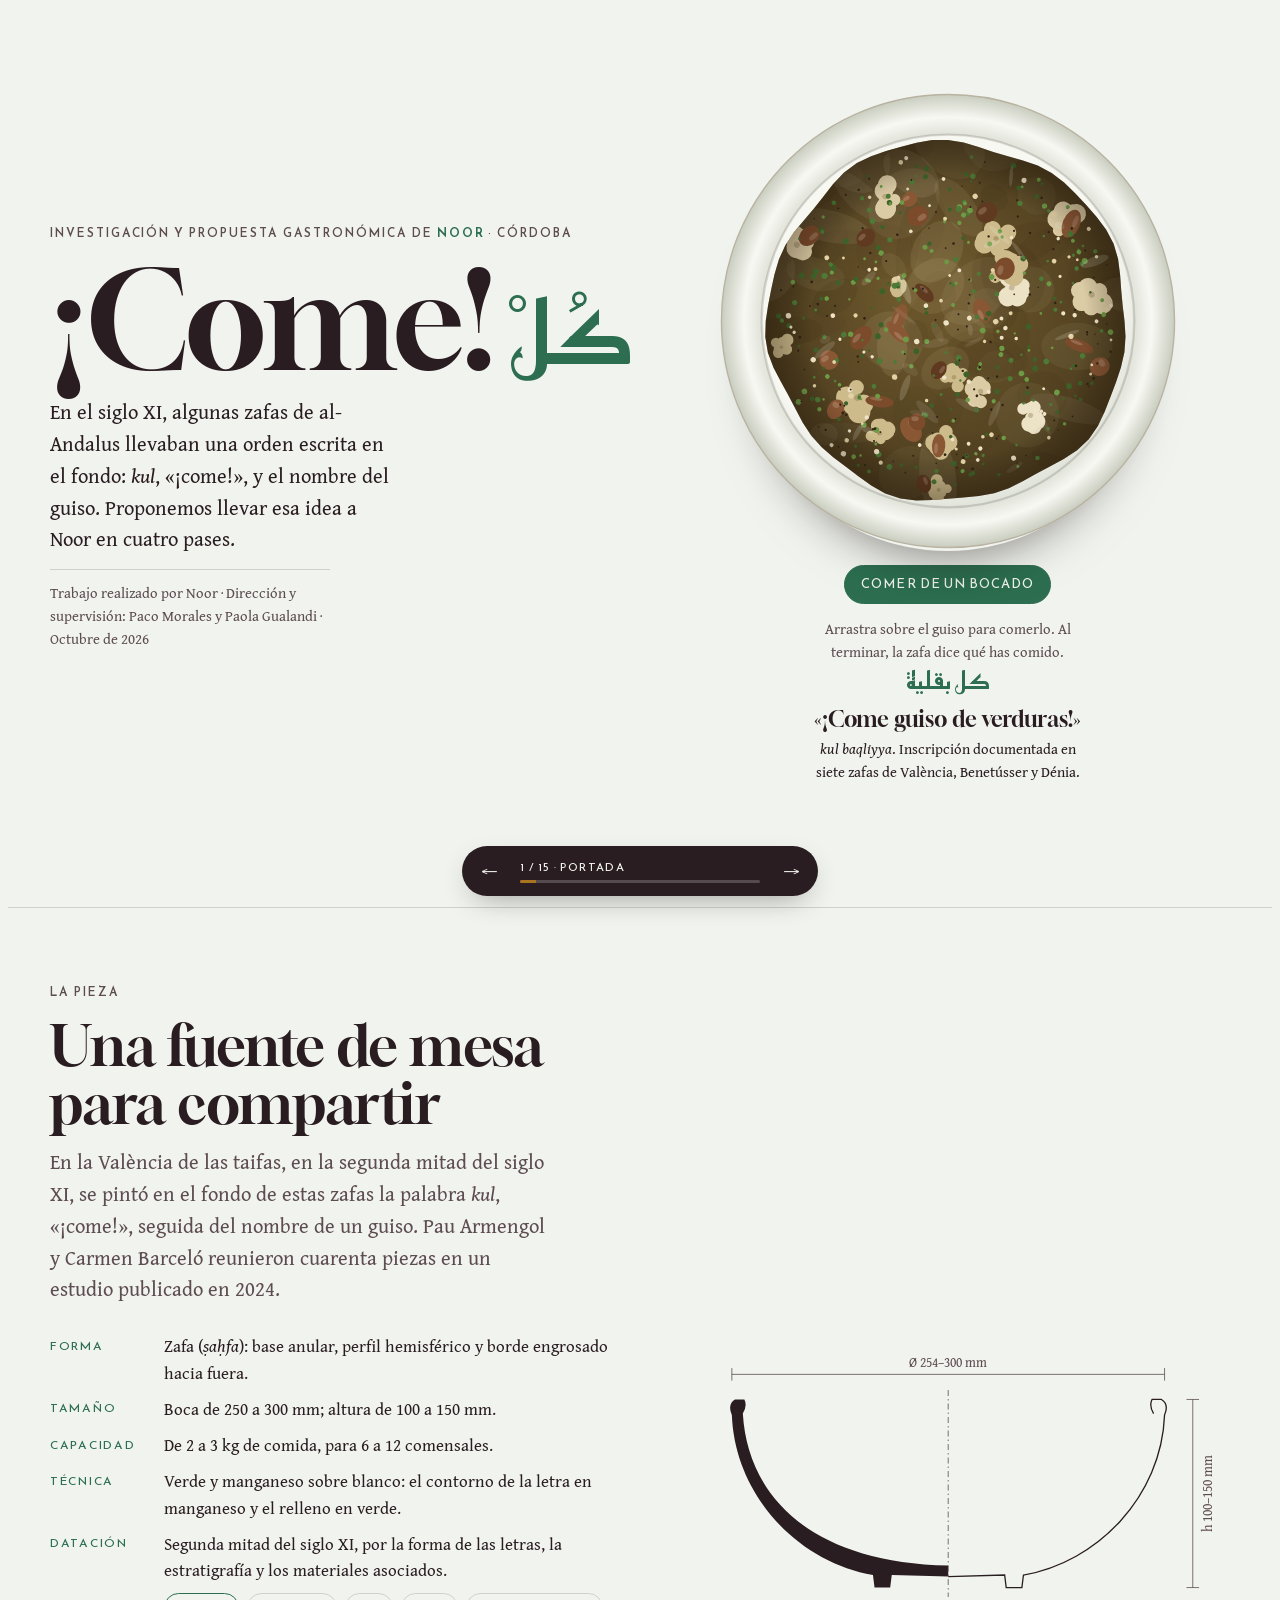
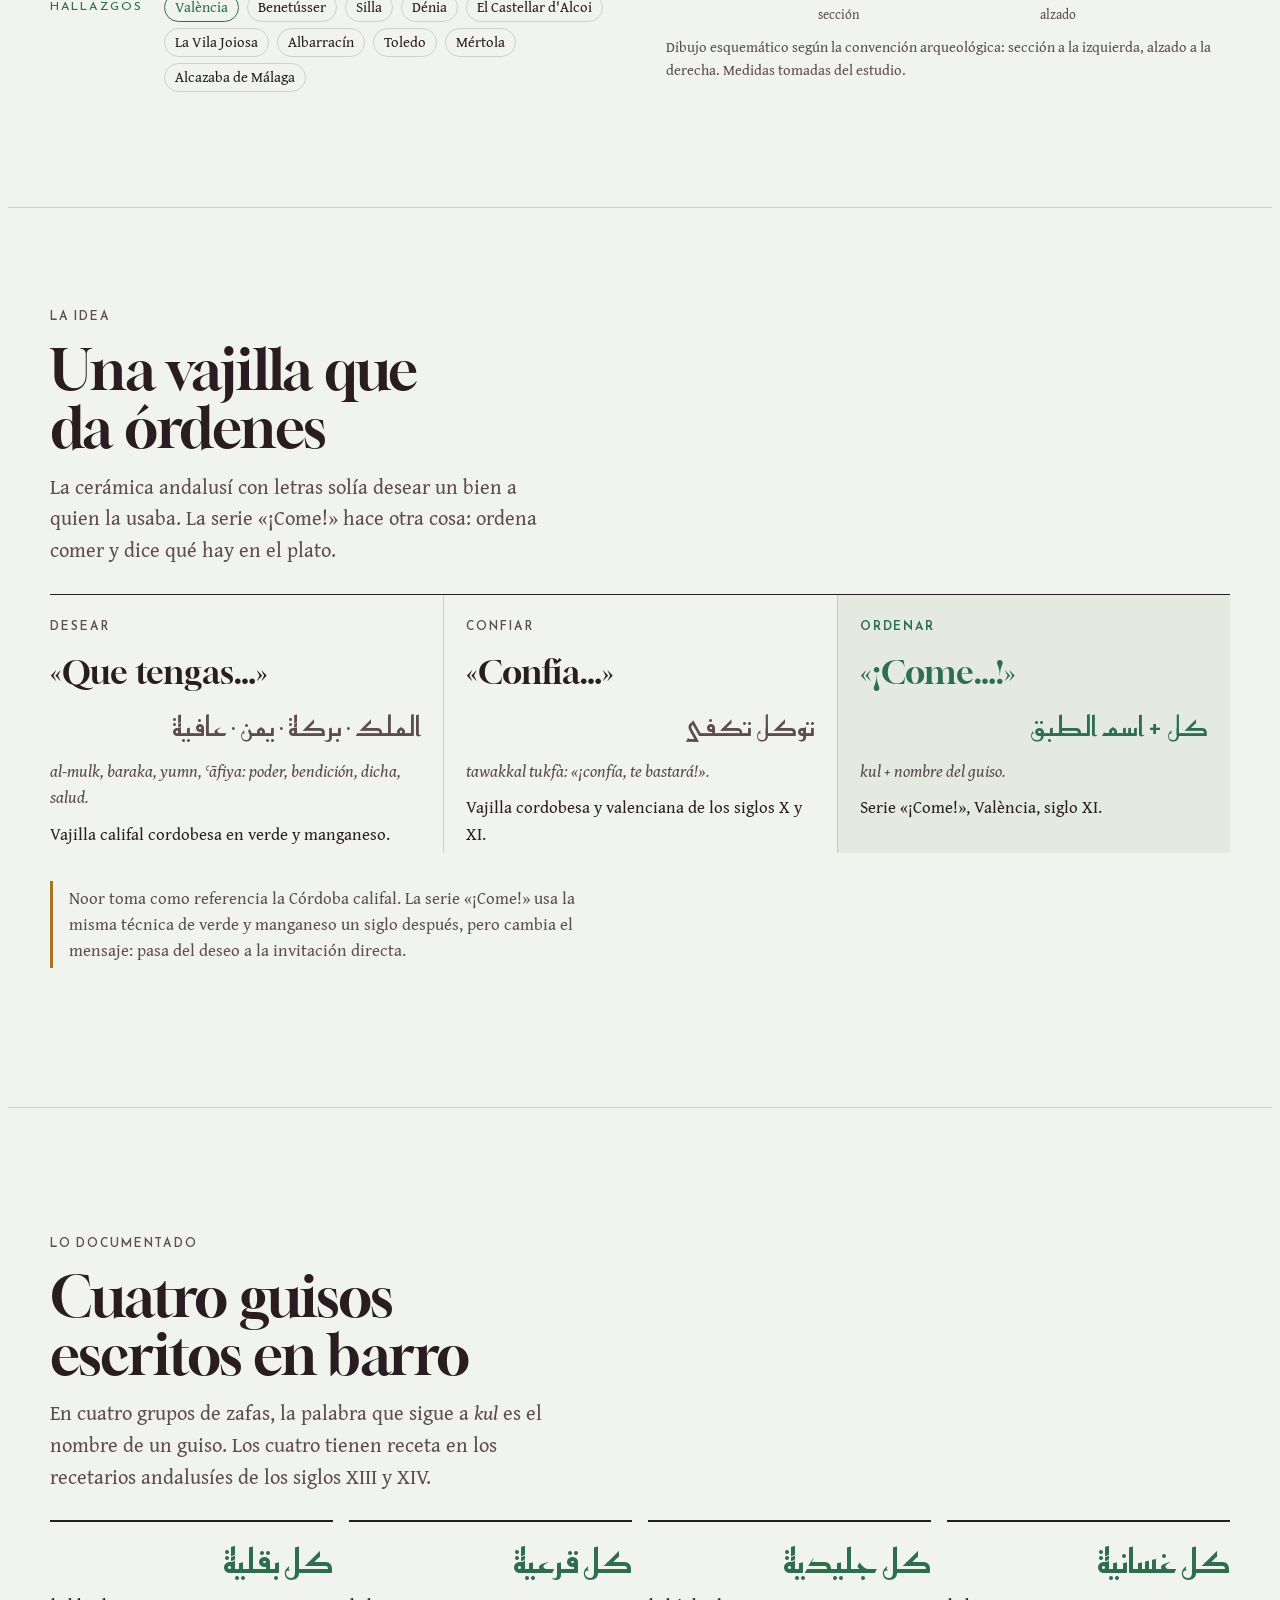
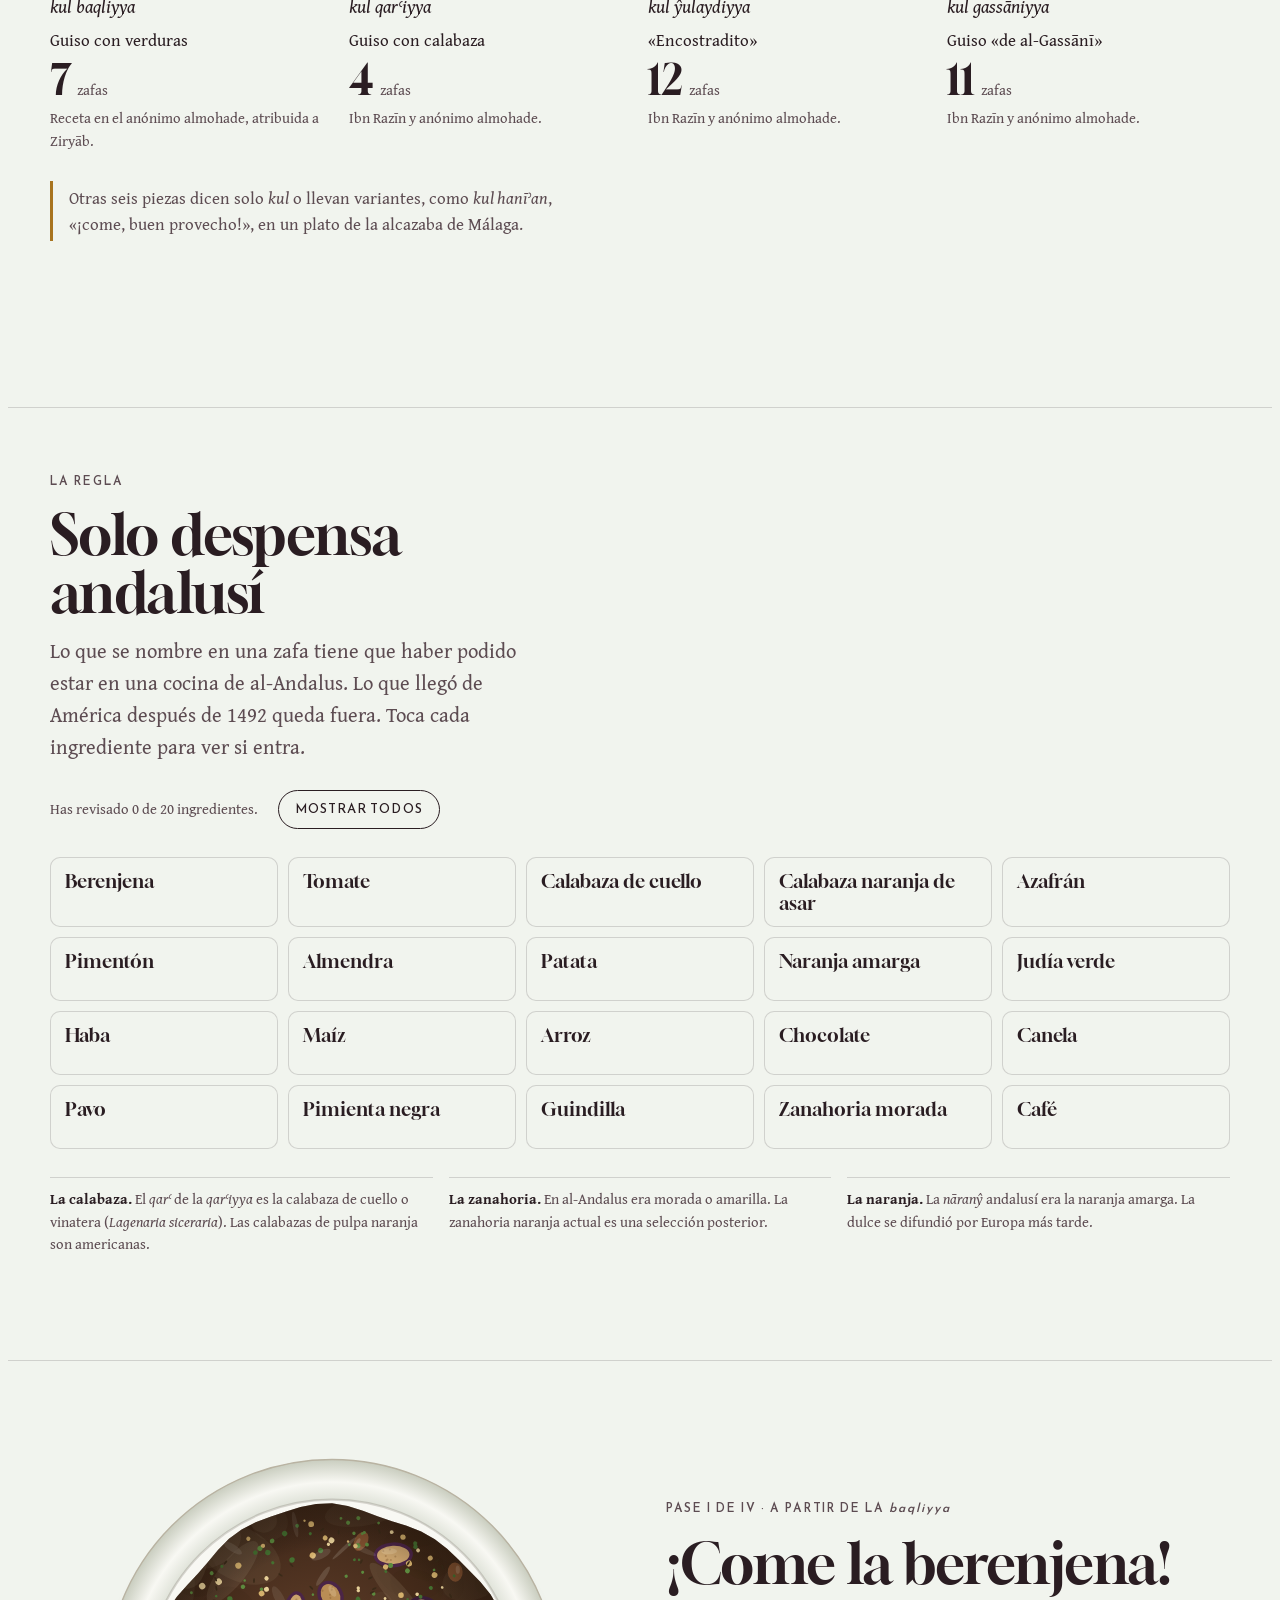
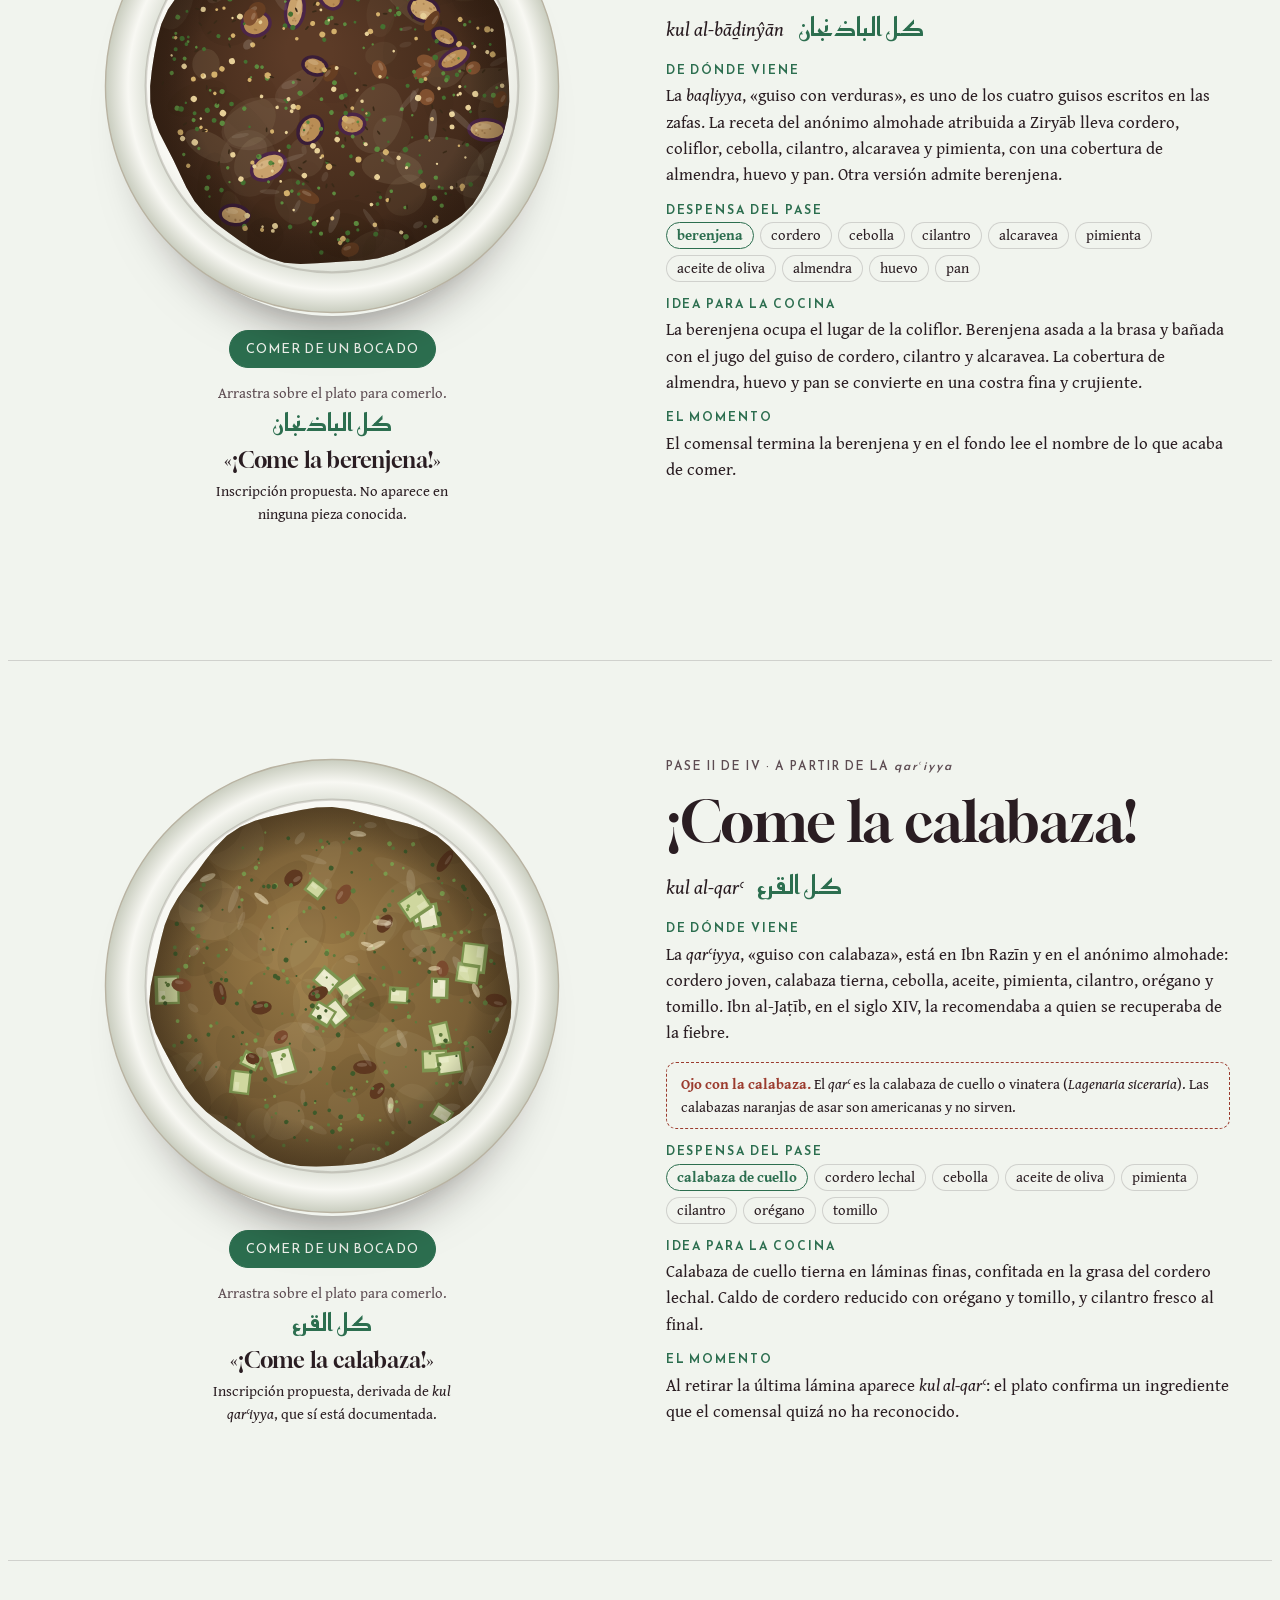
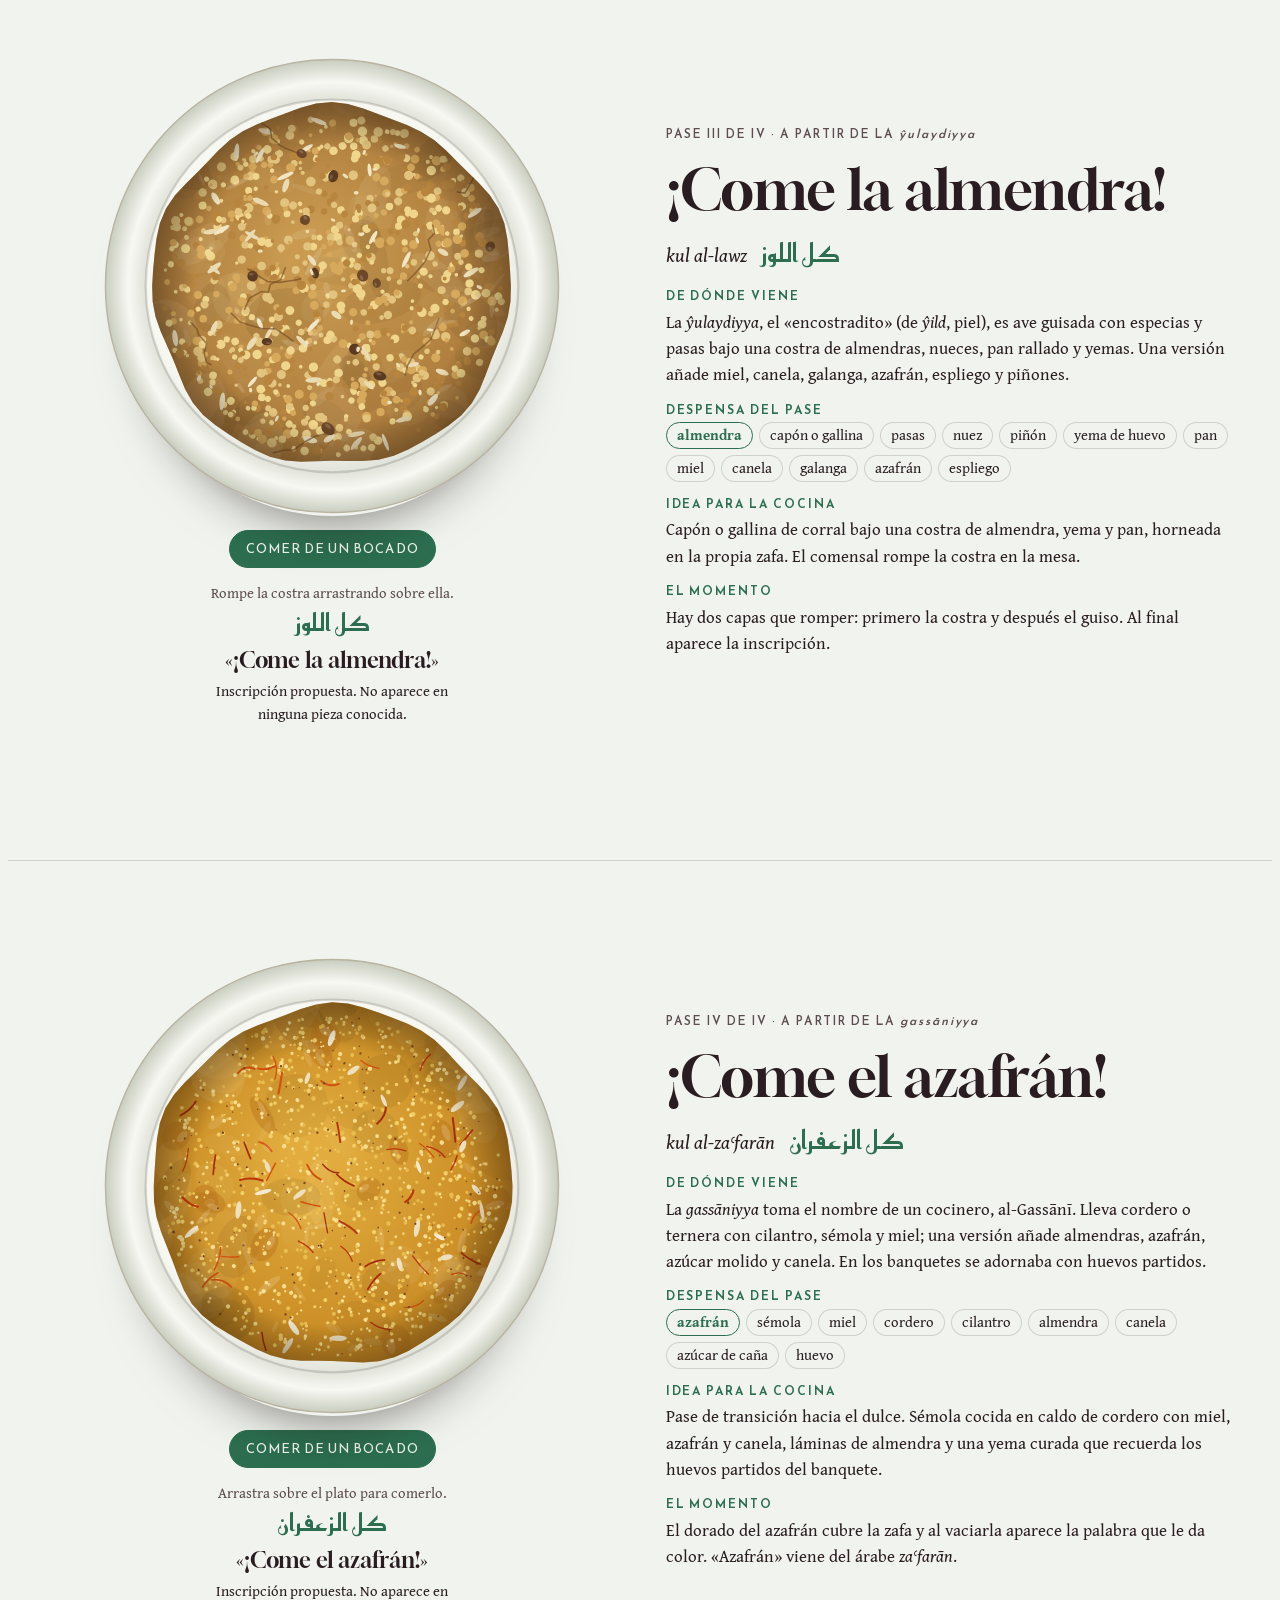
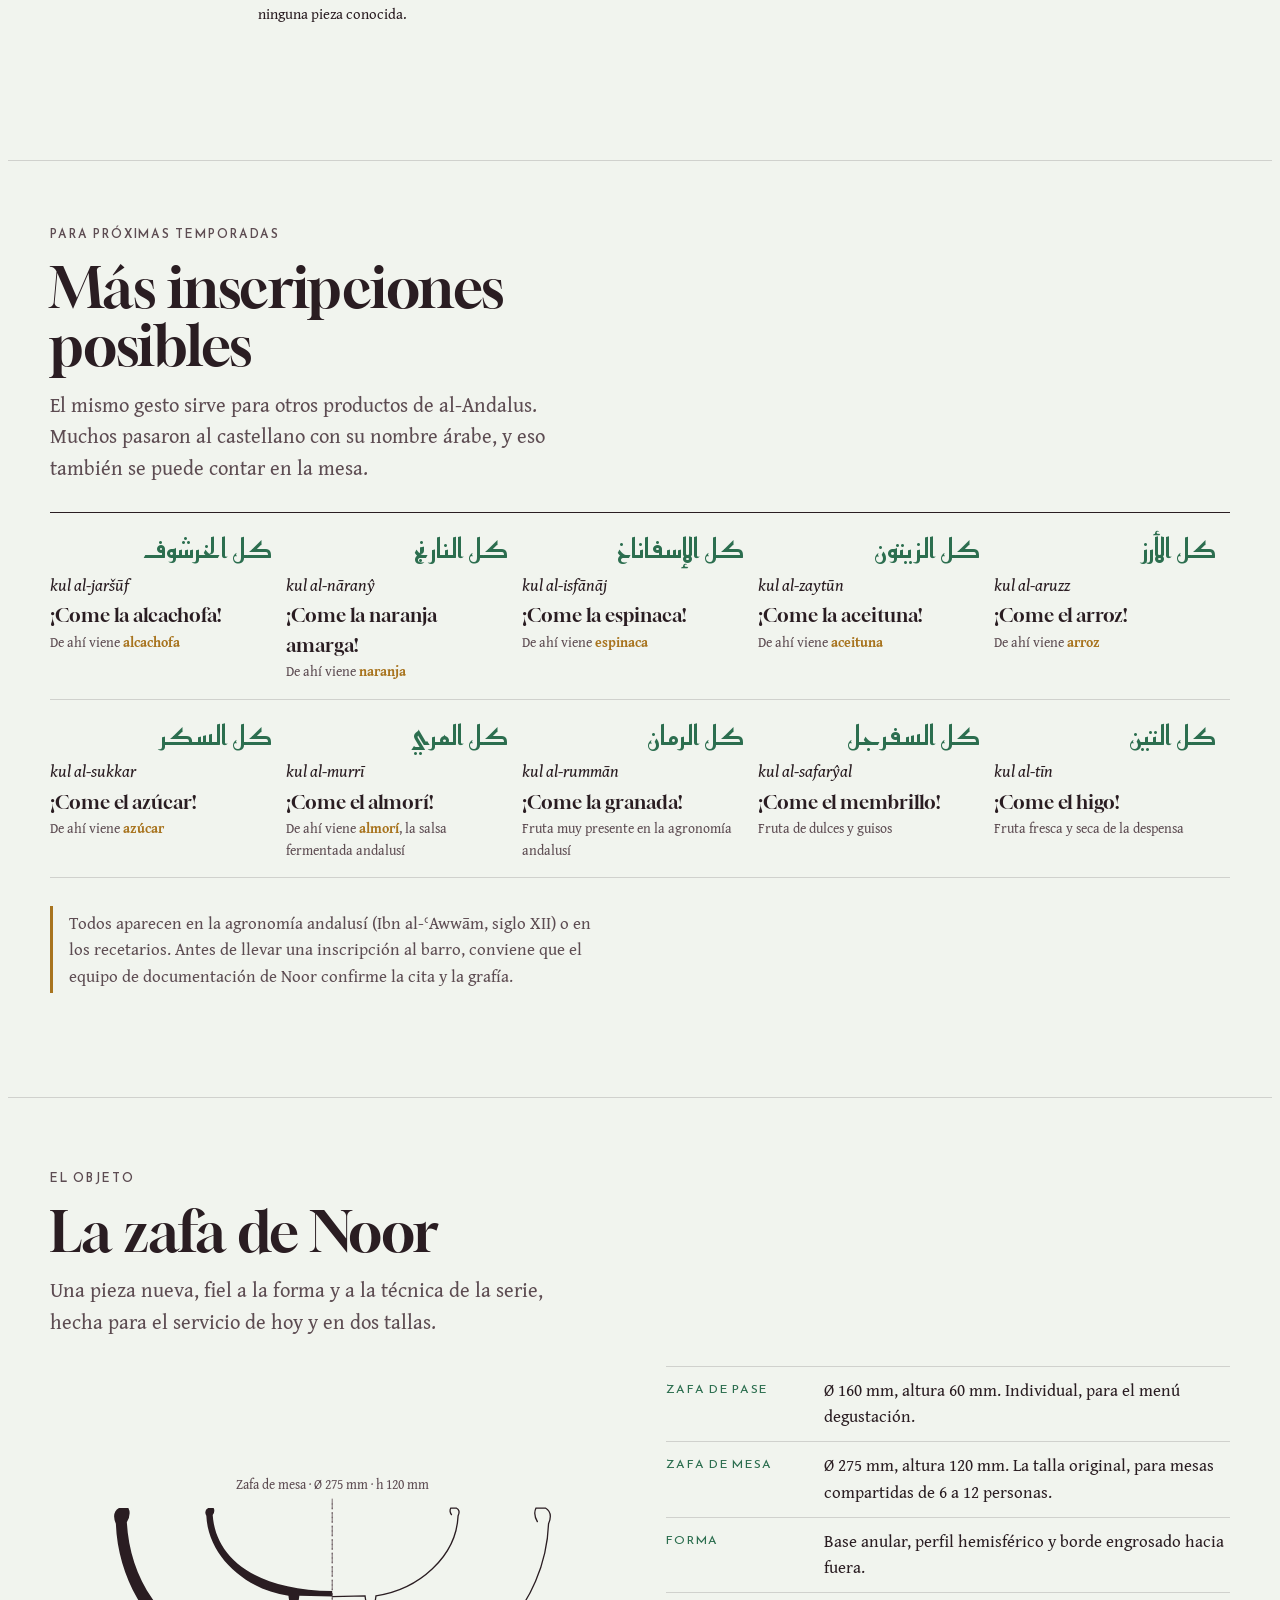
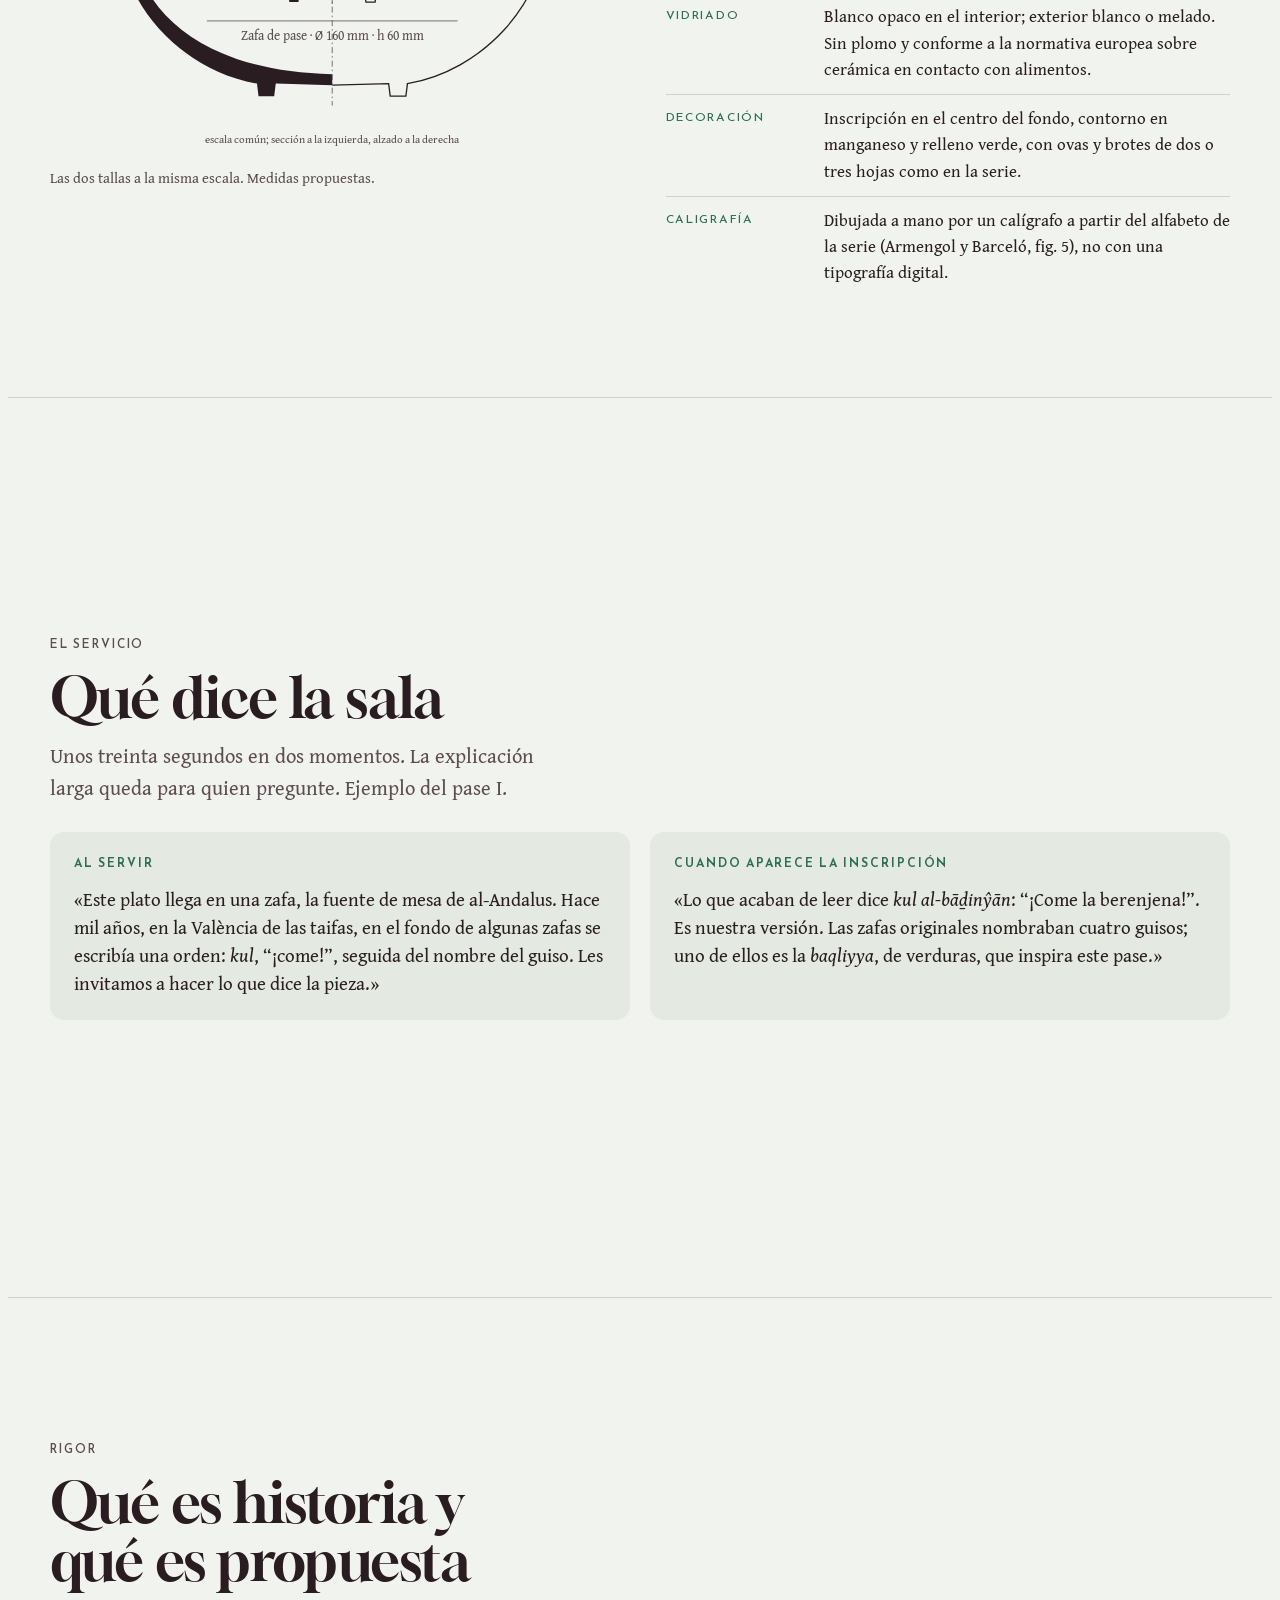
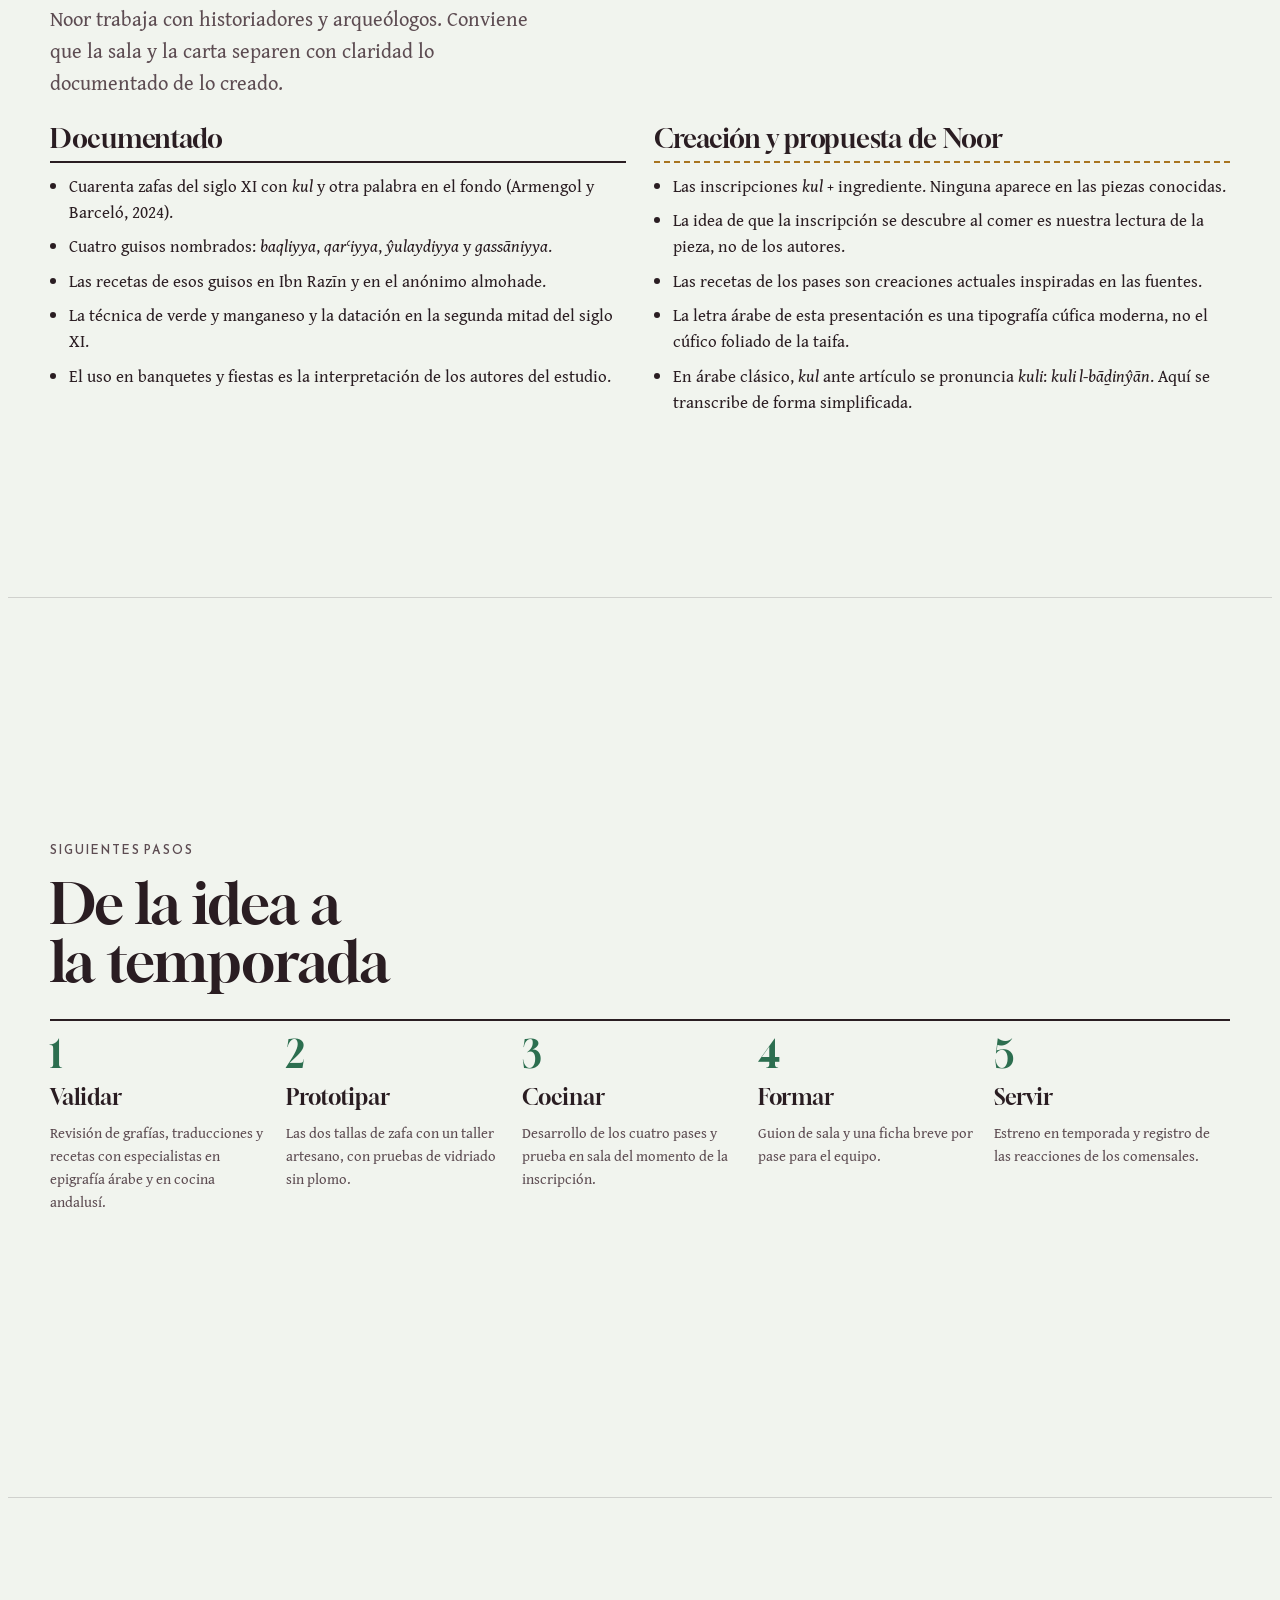
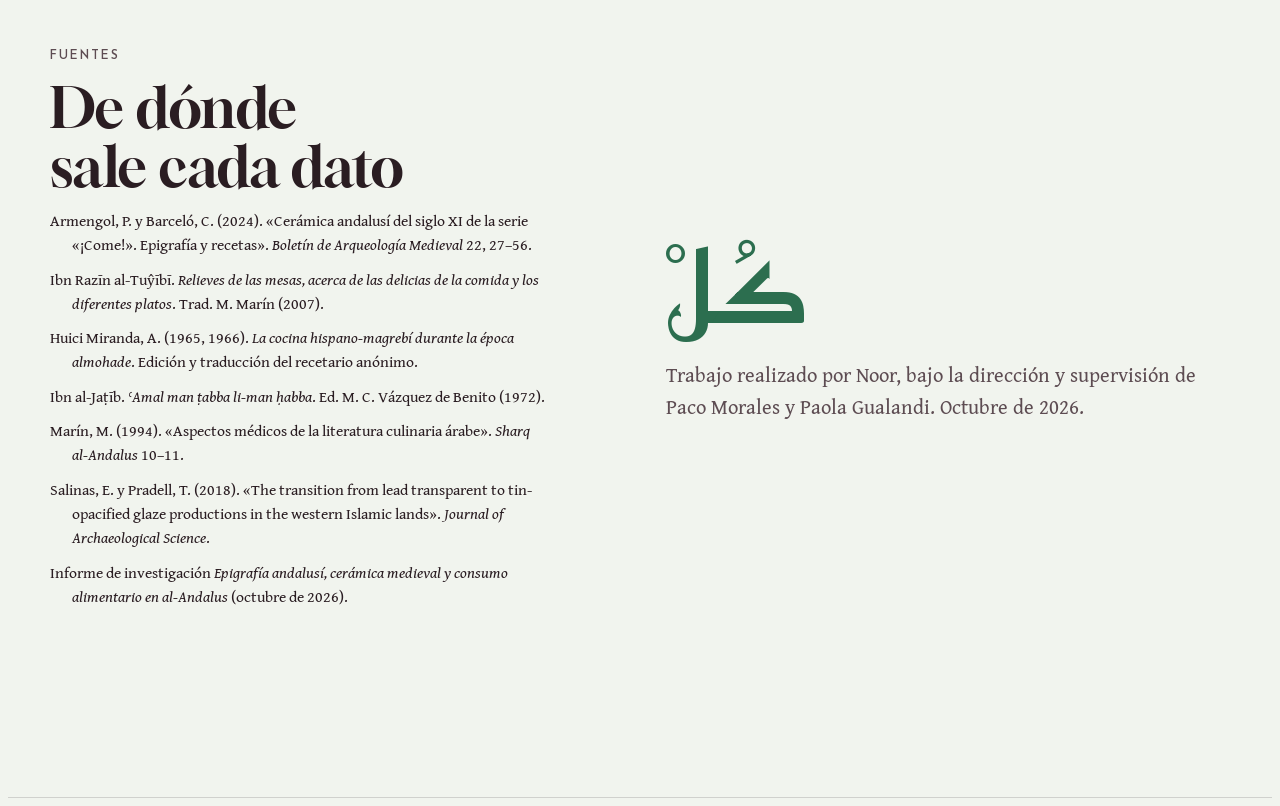
==== commit 77cf4c58: "Actualizar autoria y creditos: realizado por Noor bajo la direccion y supervision de Paco Morales y " ====
--- a/02_Propuesta_Noor_Zafas_Kul/index.html
+++ b/02_Propuesta_Noor_Zafas_Kul/index.html
@@ -3,7 +3,7 @@
 <head>
   <meta charset="utf-8">
   <meta name="viewport" content="width=device-width, initial-scale=1.0, viewport-fit=cover">
-  <title>Kul para Noor</title>
+  <title>¡Come! (Kul) · Noor (Paco Morales & Paola Gualandi)</title>
 <meta name="claude:viewport-fit-sides" content="cover">
 <link rel="preconnect" href="https://fonts.googleapis.com">
 <link rel="preconnect" href="https://fonts.gstatic.com" crossorigin>
@@ -272,10 +272,10 @@
 <section class="slide cover" data-title="Portada" id="portada">
   <div class="wrap two">
     <div class="head">
-      <p class="label">Propuesta gastronómica para <b>Noor</b> · Córdoba</p>
+      <p class="label">Investigación y propuesta gastronómica de <b>Noor</b> · Córdoba</p>
       <h1>¡Come!<span class="ar" lang="ar" dir="rtl">كُلْ</span></h1>
       <p class="thesis">En el siglo XI, algunas zafas de al-Andalus llevaban una orden escrita en el fondo: <span class="tr">kul</span>, «¡come!», y el nombre del guiso. Proponemos llevar esa idea a Noor en cuatro pases.</p>
-      <p class="byline">Propuesta de Leonardo Gallardo Apolo · Octubre de 2026</p>
+      <p class="byline">Trabajo realizado por Noor · Dirección y supervisión: Paco Morales y Paola Gualandi · Octubre de 2026</p>
     </div>
     <figure class="zafa" data-stew="baqliyya" data-text="كل بقلية" data-seed="11">
       <div class="zafa-stage"></div>
@@ -574,7 +574,7 @@
         </ul>
       </section>
       <section class="prop">
-        <h3>Propuesta para Noor</h3>
+        <h3>Creación y propuesta de Noor</h3>
         <ul>
           <li>Las inscripciones <i>kul</i> + ingrediente. Ninguna aparece en las piezas conocidas.</li>
           <li>La idea de que la inscripción se descubre al comer es nuestra lectura de la pieza, no de los autores.</li>
@@ -622,7 +622,7 @@
     </div>
     <div style="display:grid; gap:12px; justify-items:start">
       <p class="closing" lang="ar" dir="rtl">كُلْ</p>
-      <p class="lead">Propuesta de Leonardo Gallardo Apolo para la gerencia de Noor. Octubre de 2026.</p>
+      <p class="lead">Trabajo realizado por Noor, bajo la dirección y supervisión de Paco Morales y Paola Gualandi. Octubre de 2026.</p>
     </div>
   </div>
 </section>
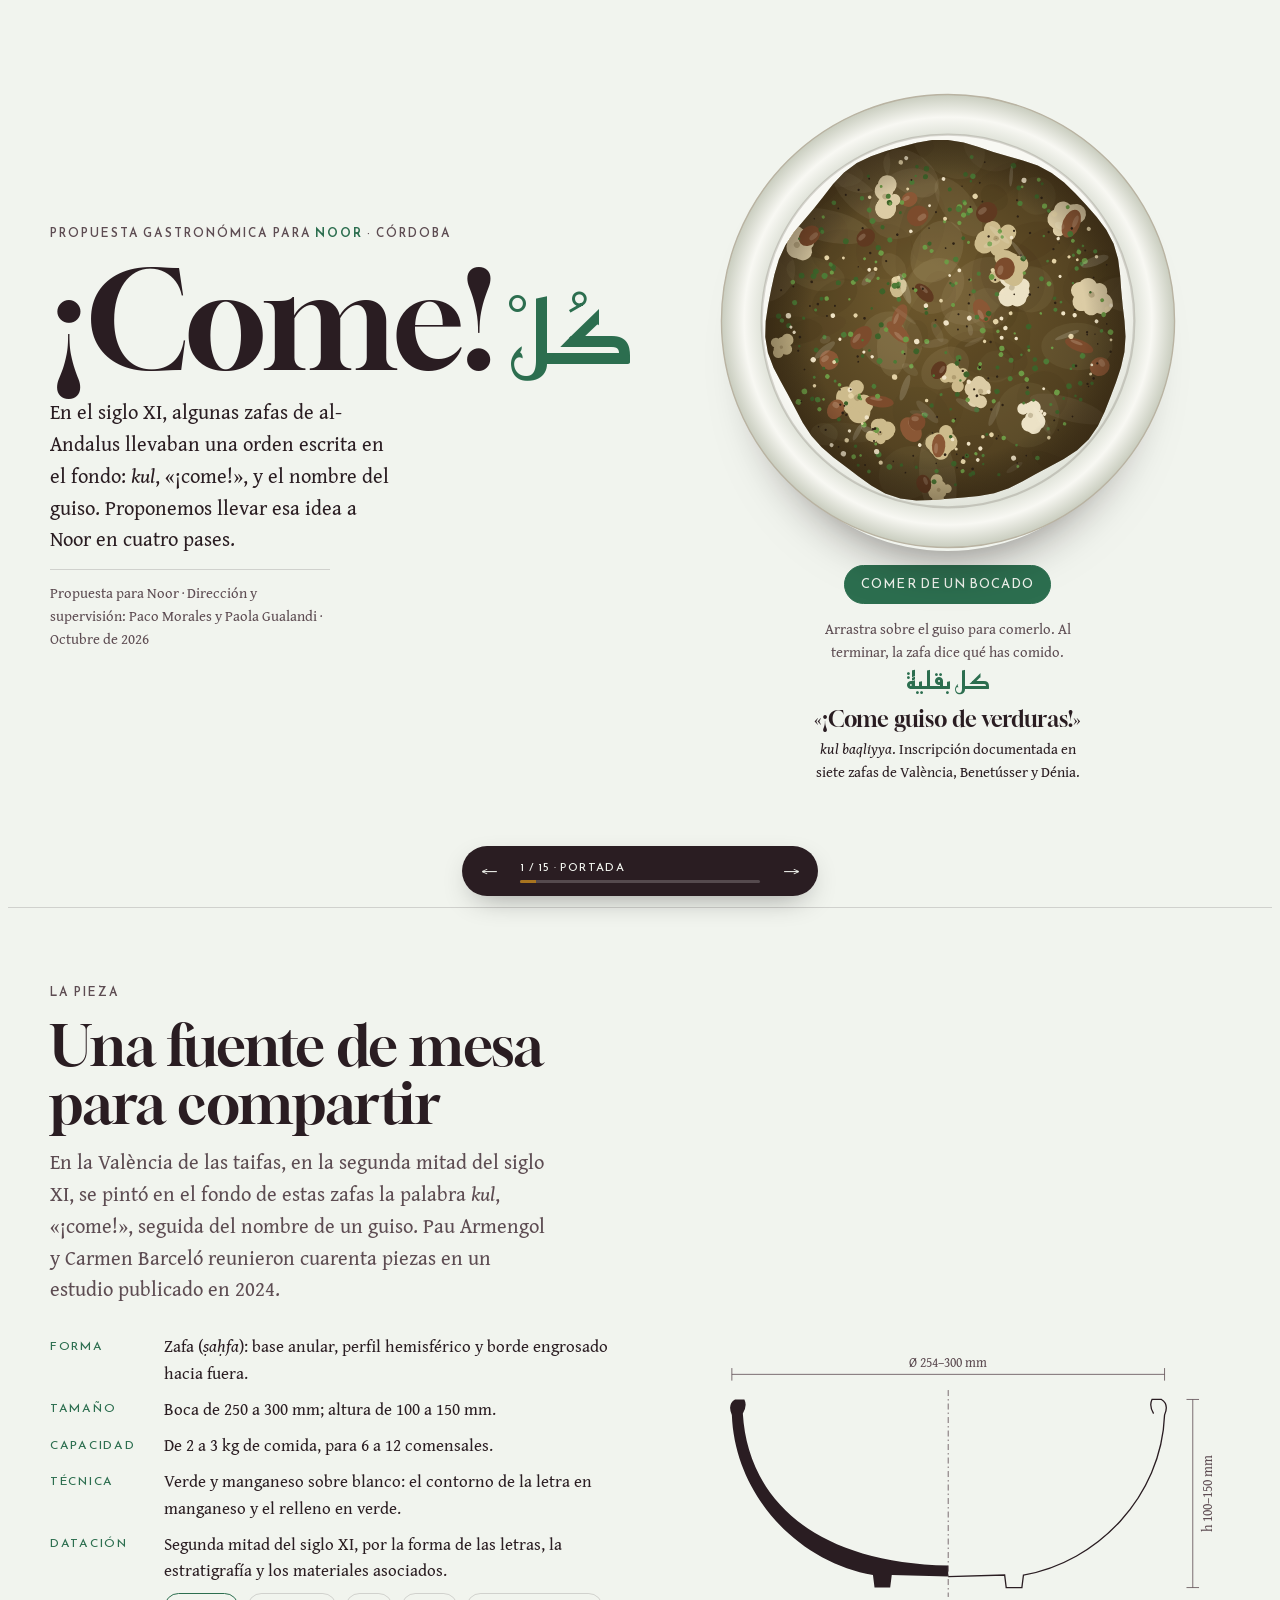
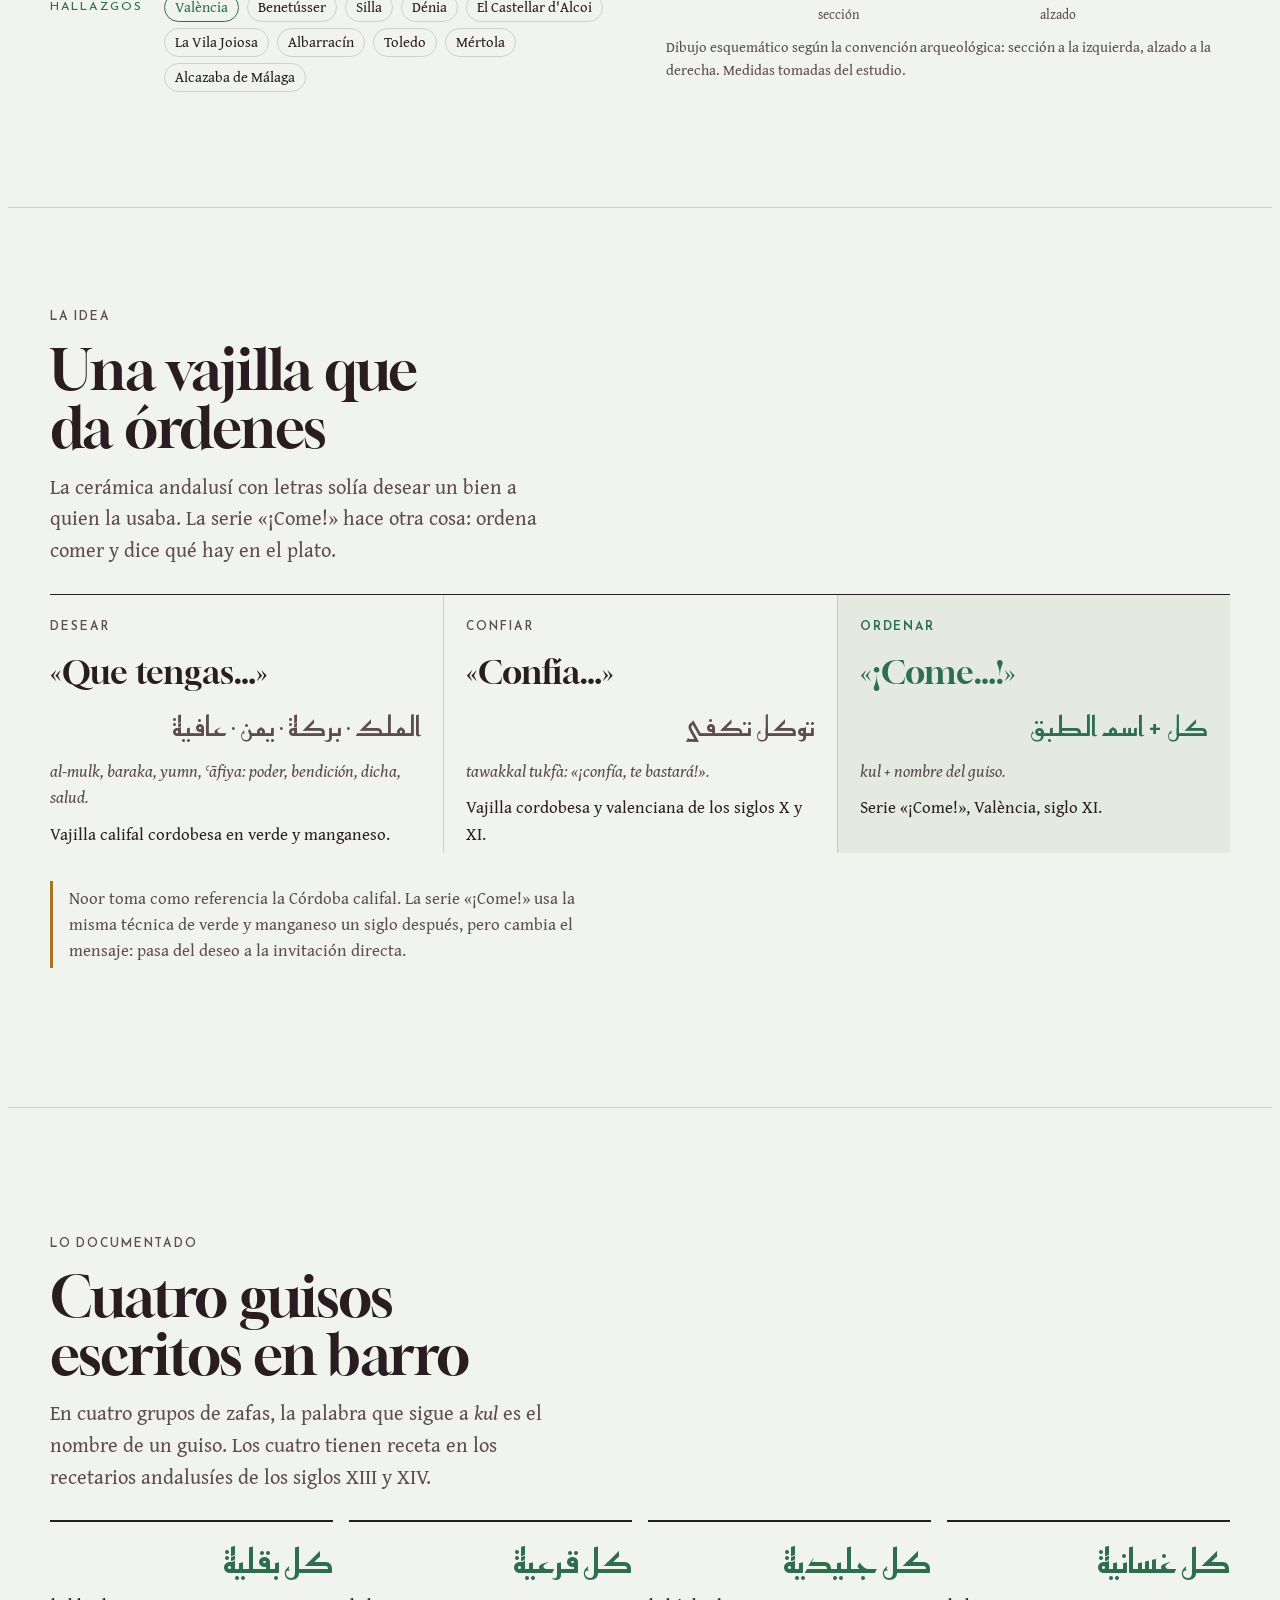
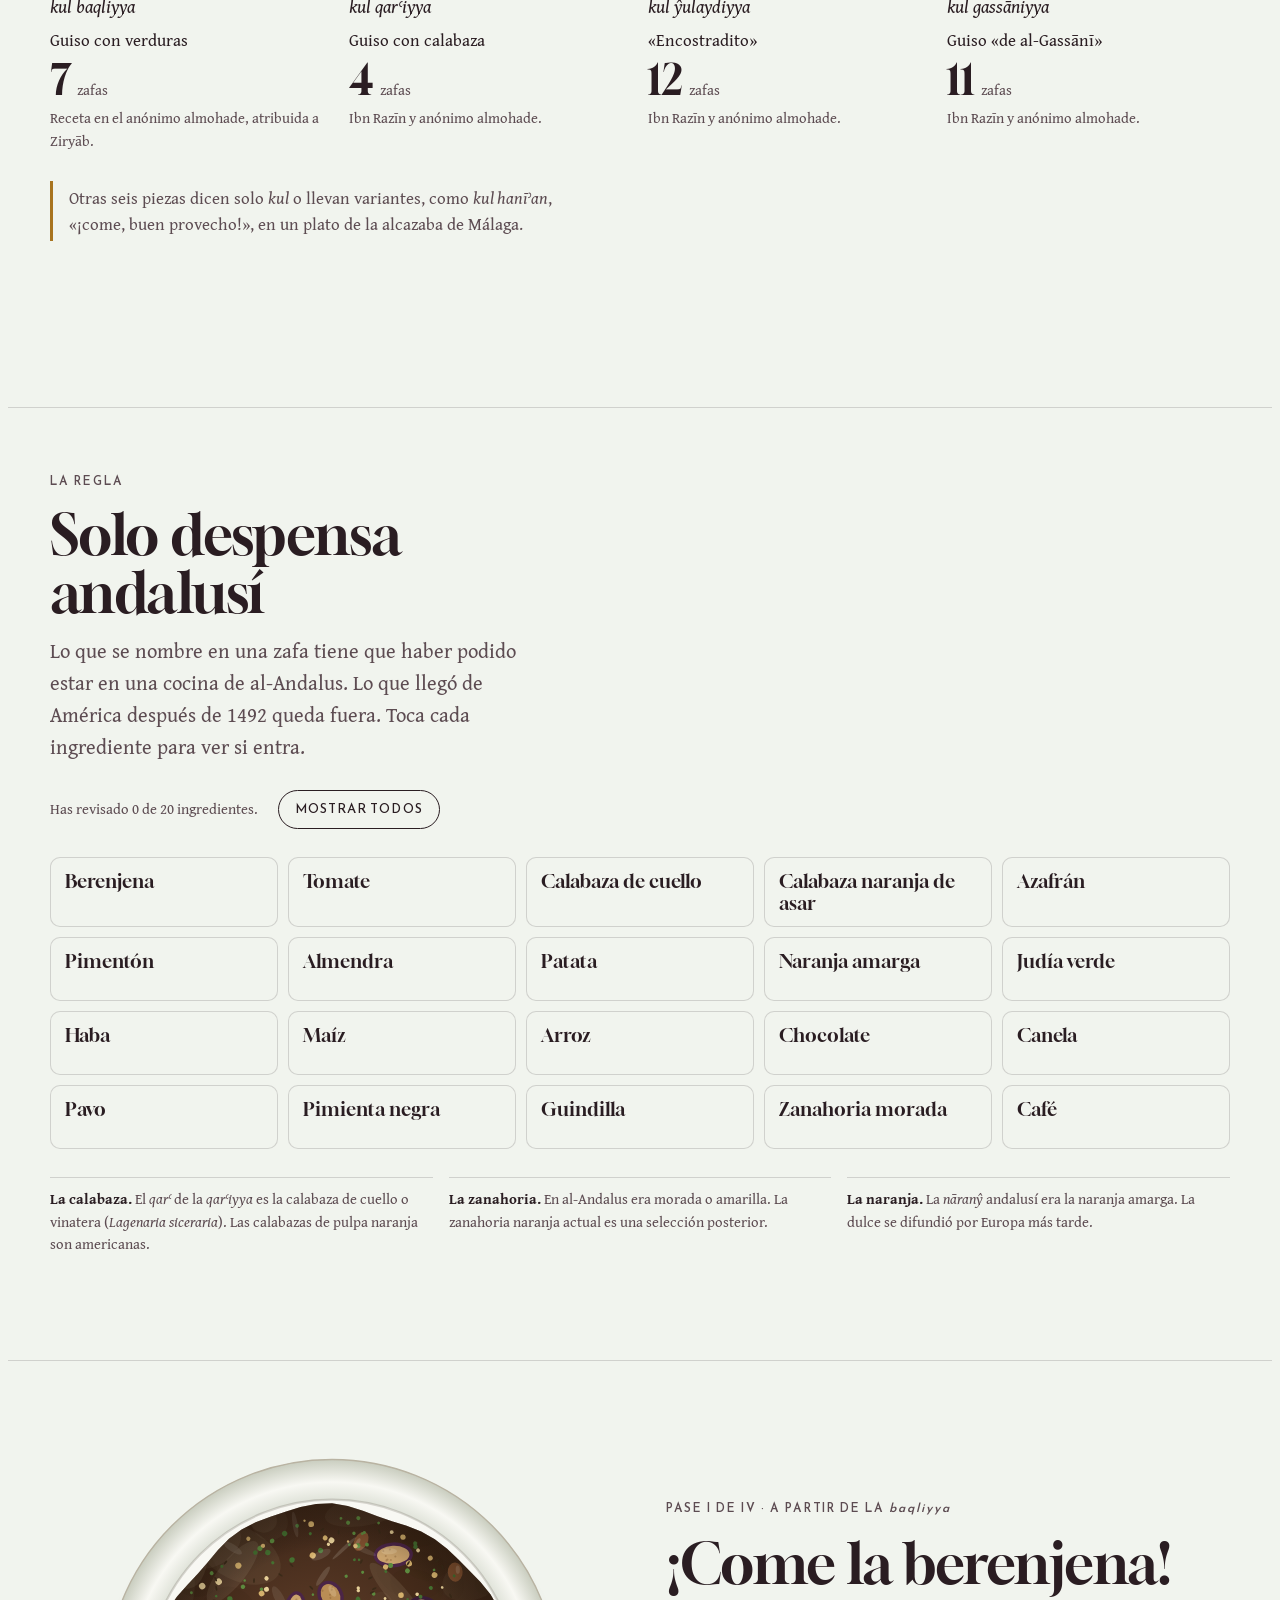
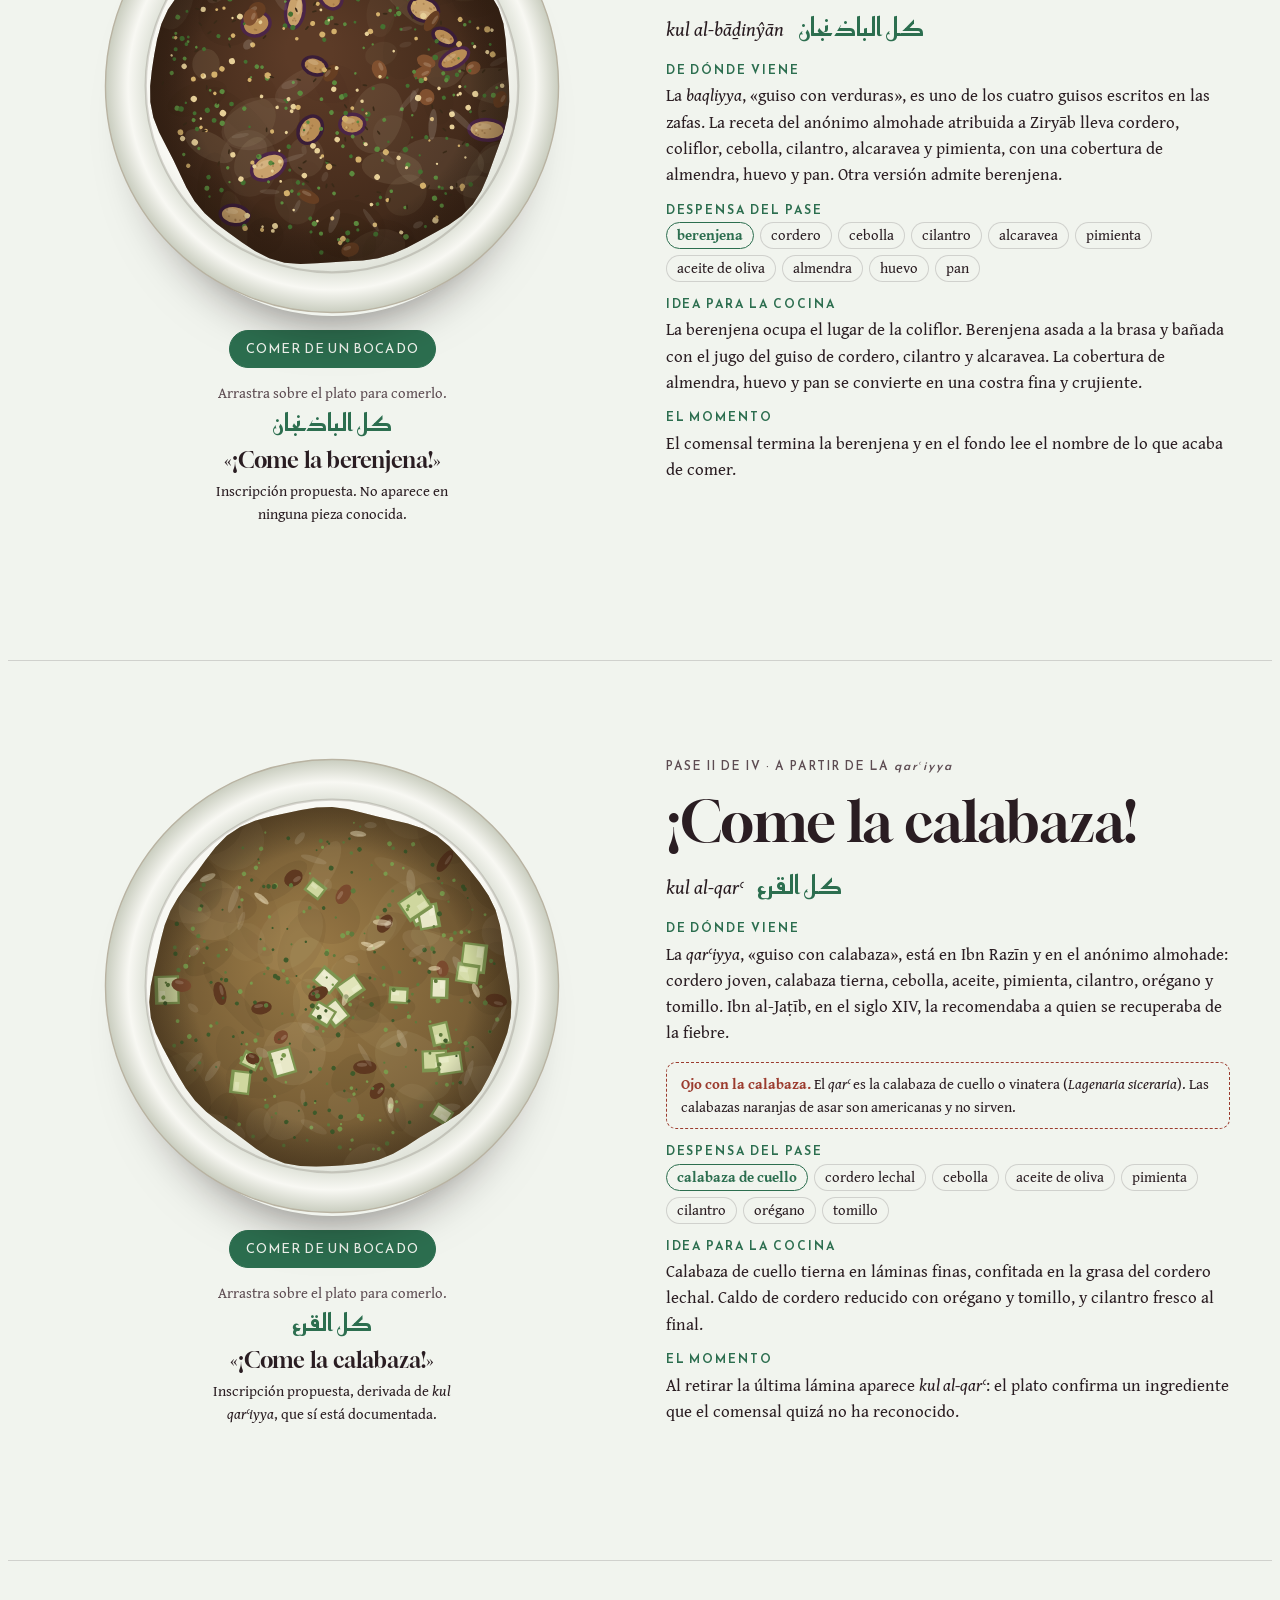
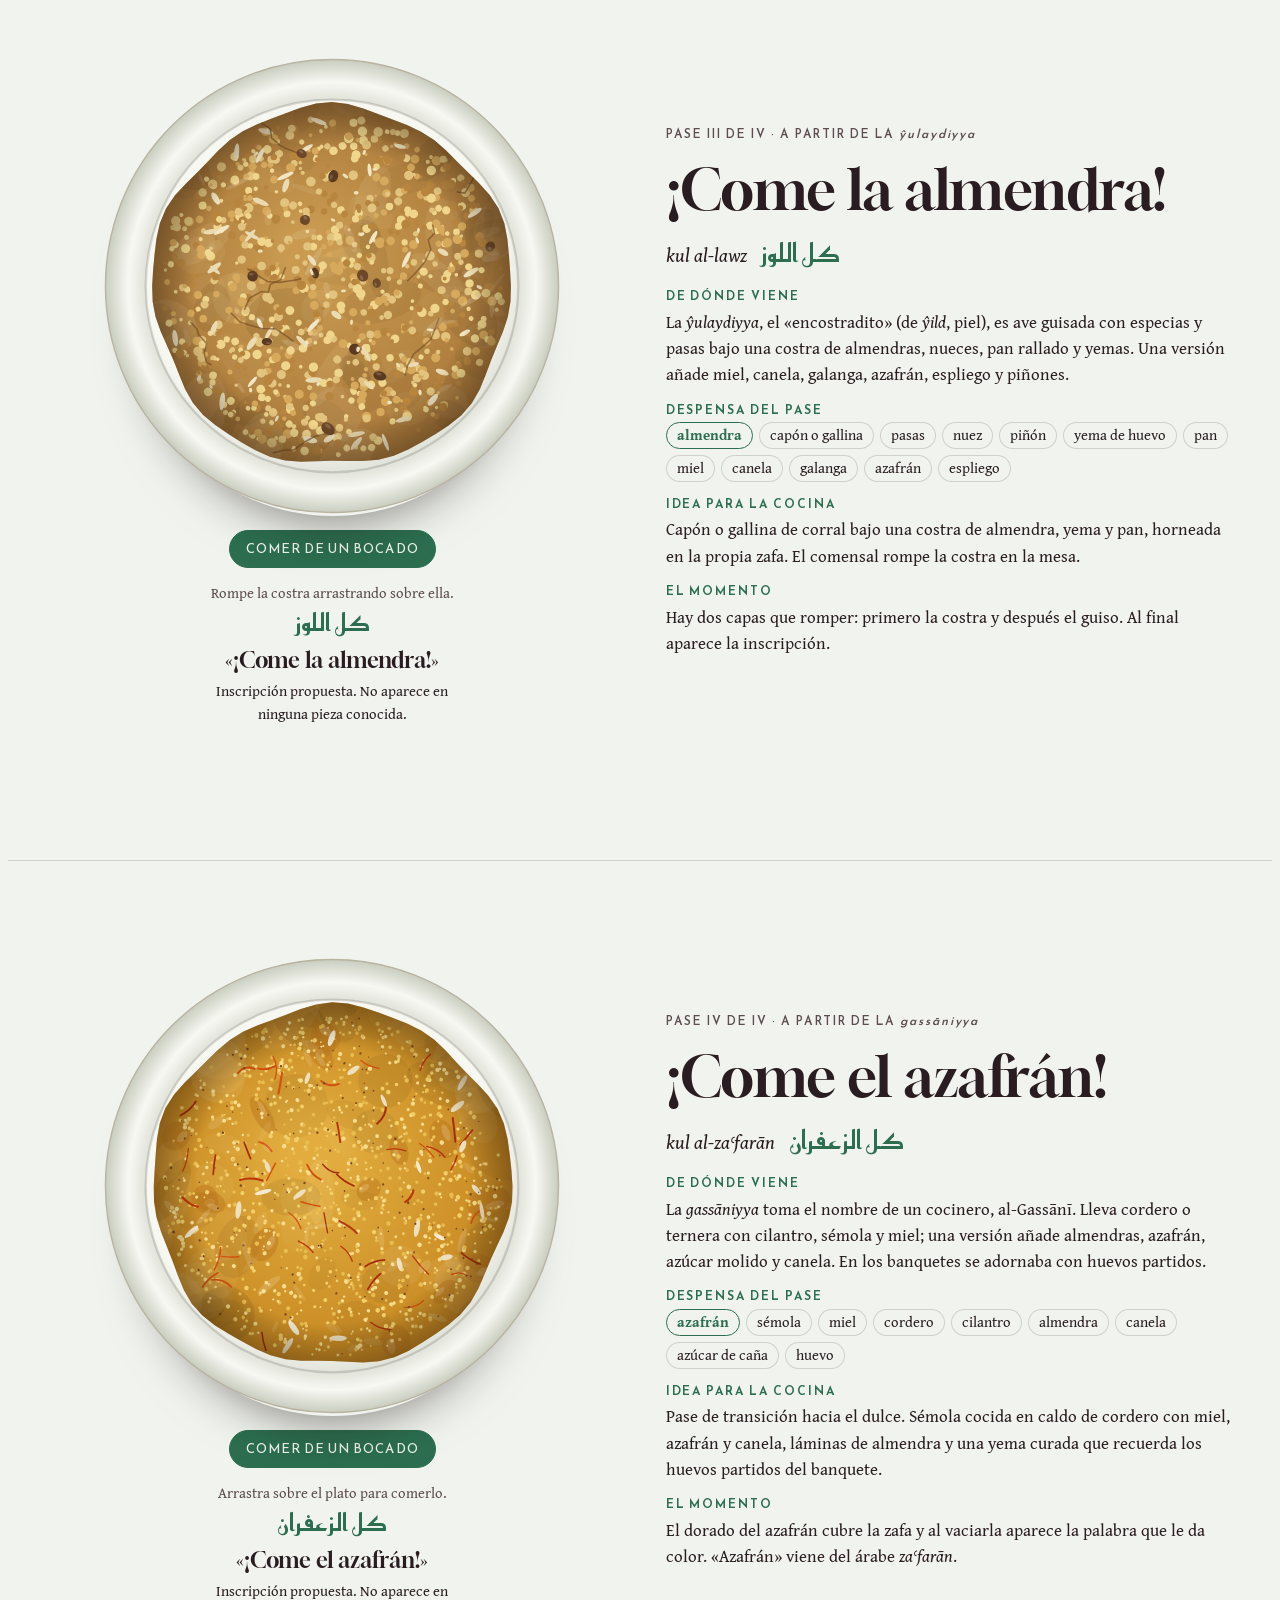
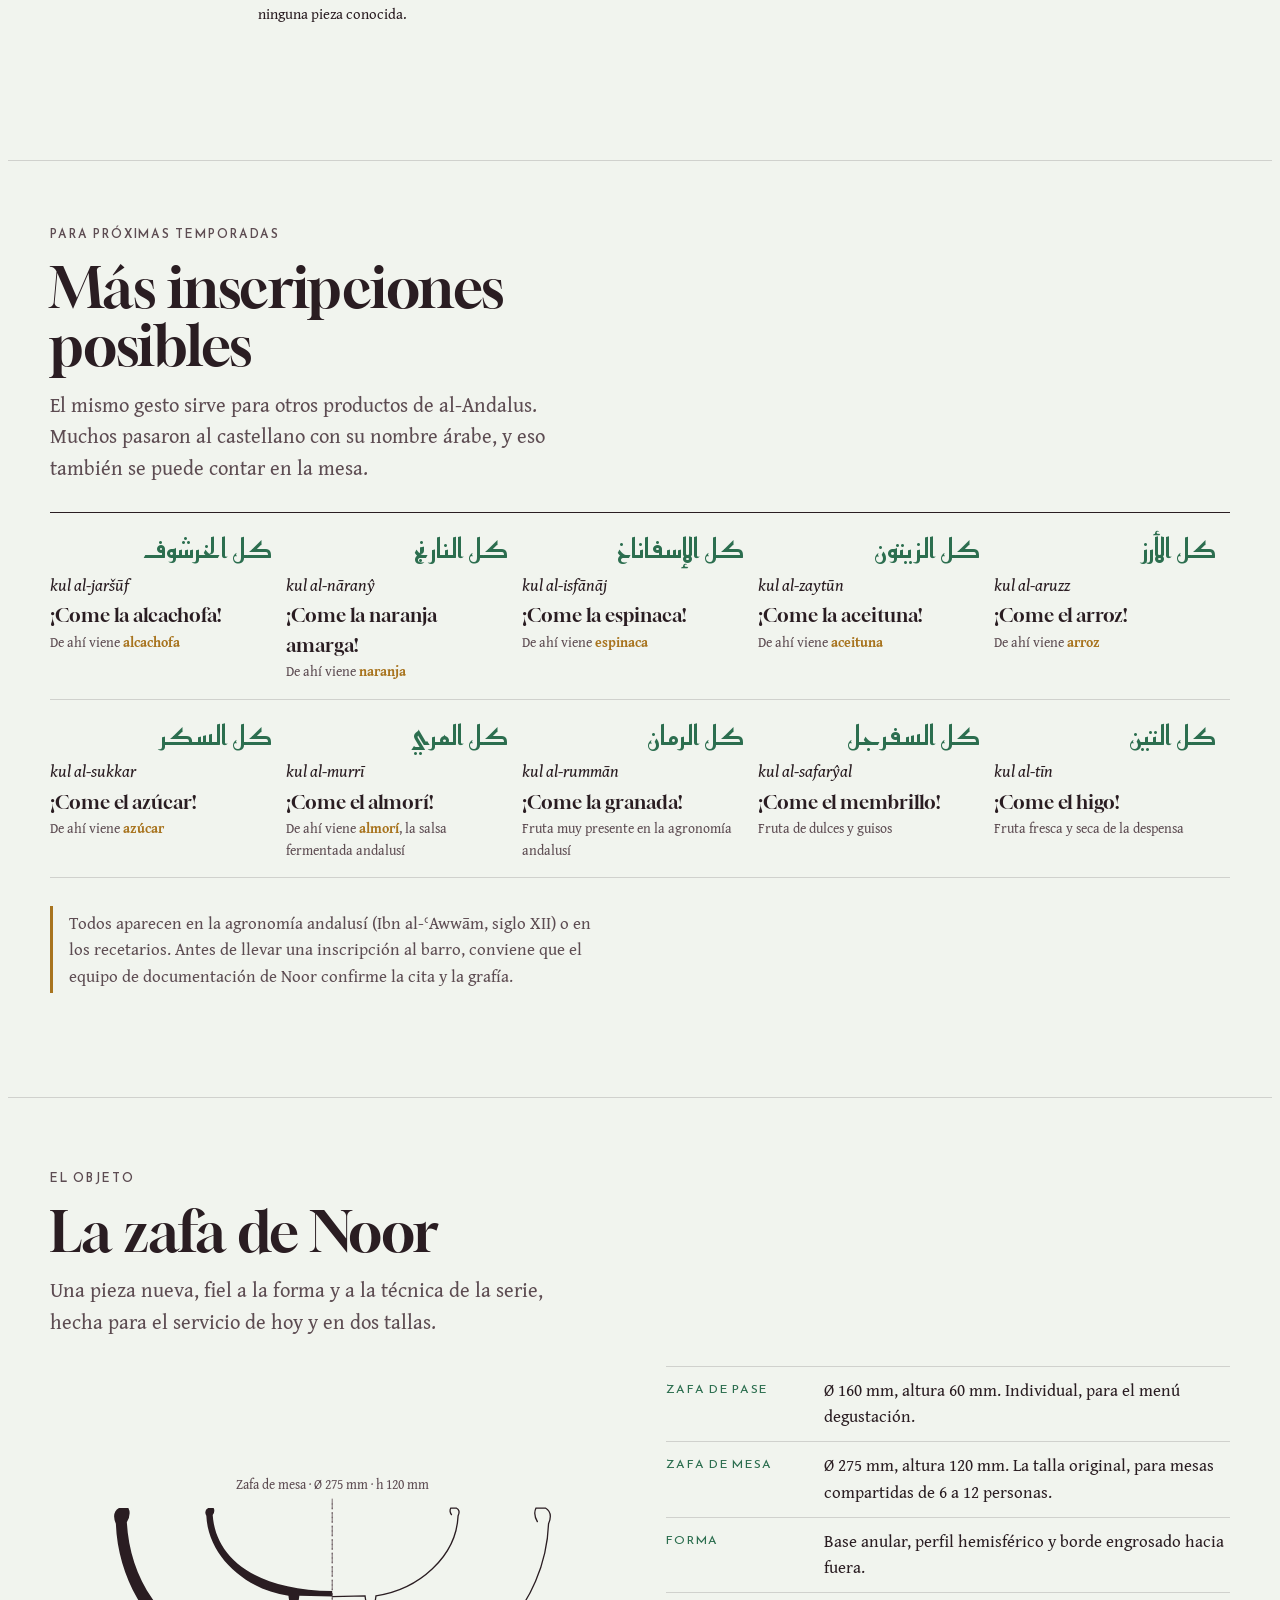
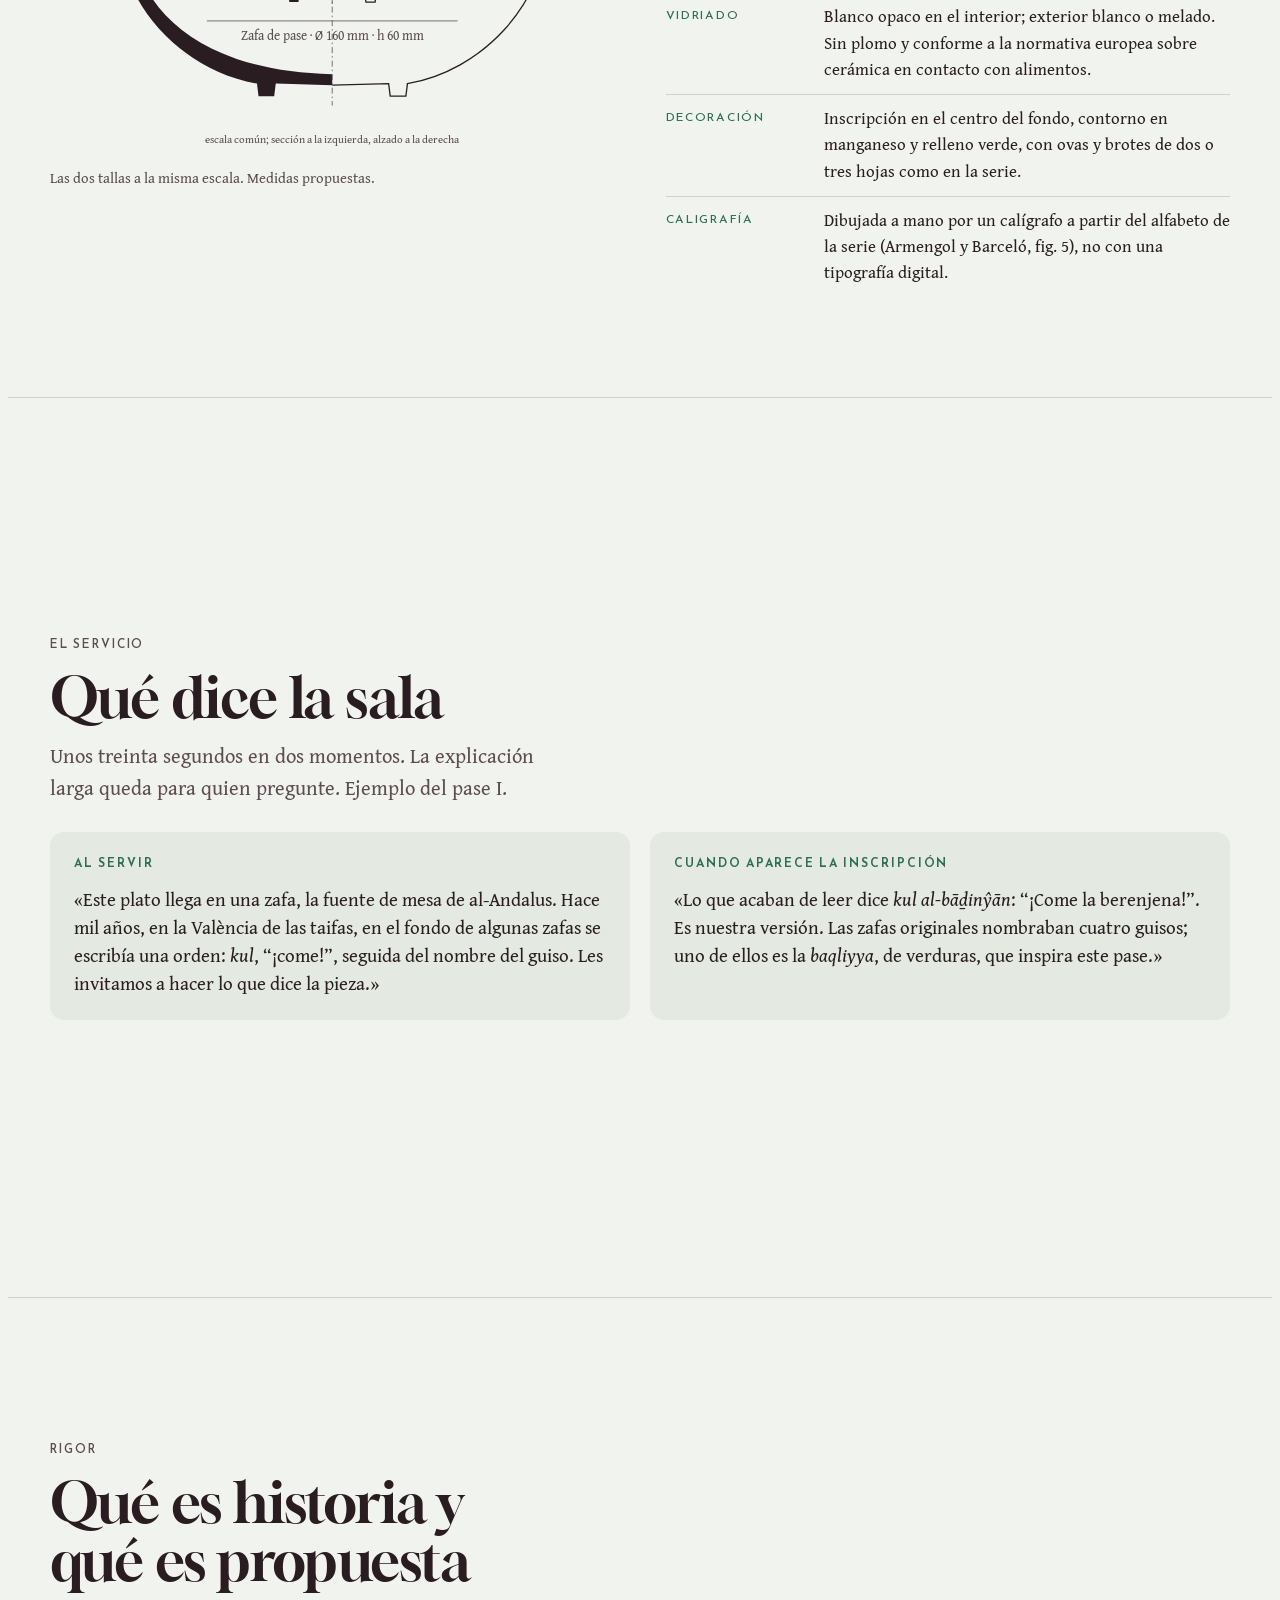
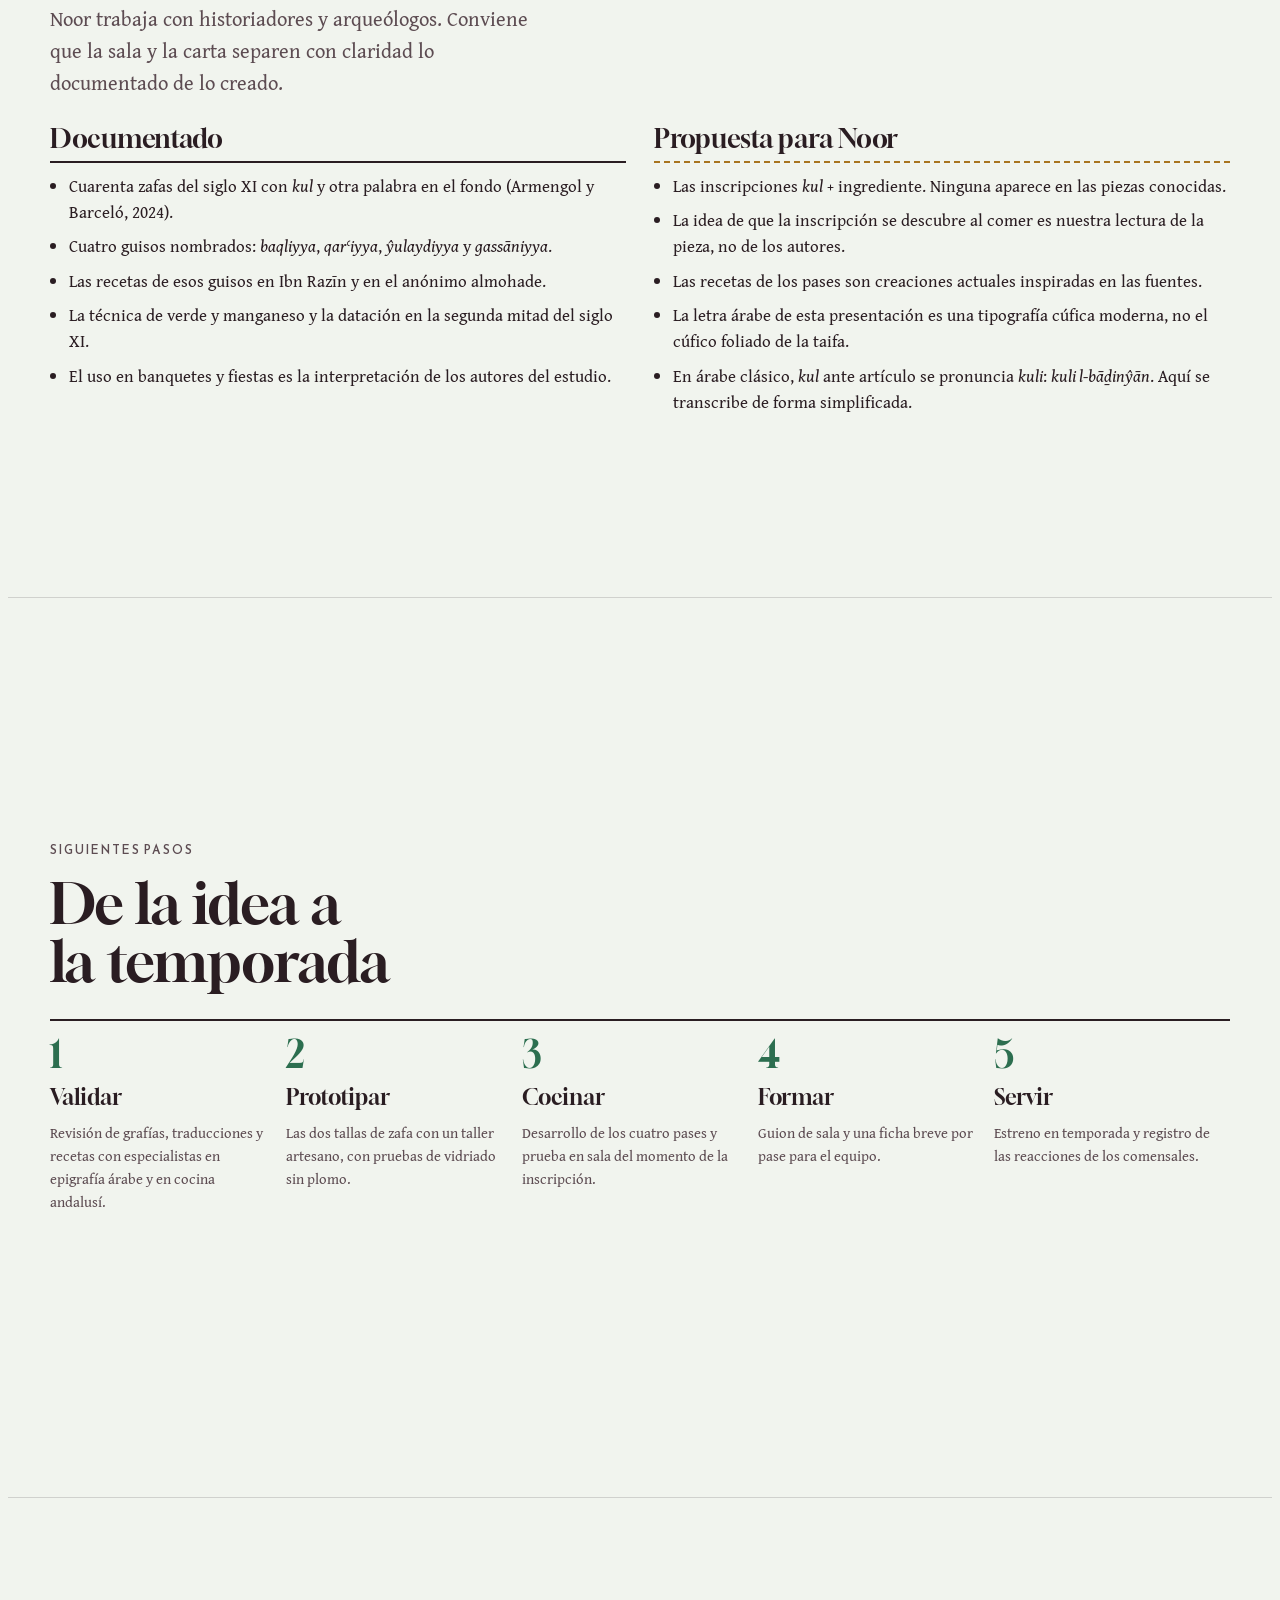
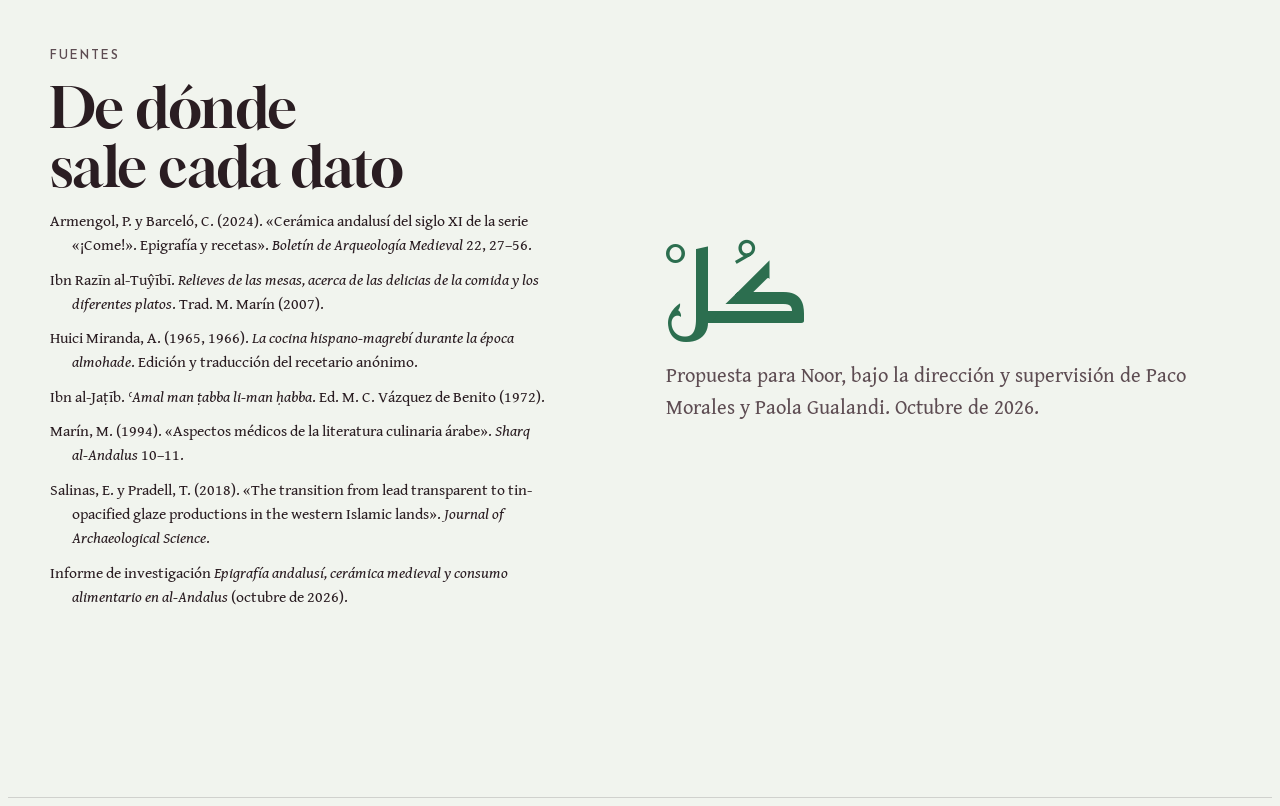
==== commit cd409301: "Actualizar creditos: Propuesta para Noor (Direccion y supervision: Paco Morales y Paola Gualandi)" ====
--- a/02_Propuesta_Noor_Zafas_Kul/index.html
+++ b/02_Propuesta_Noor_Zafas_Kul/index.html
@@ -272,10 +272,10 @@
 <section class="slide cover" data-title="Portada" id="portada">
   <div class="wrap two">
     <div class="head">
-      <p class="label">Investigación y propuesta gastronómica de <b>Noor</b> · Córdoba</p>
+      <p class="label">Propuesta gastronómica para <b>Noor</b> · Córdoba</p>
       <h1>¡Come!<span class="ar" lang="ar" dir="rtl">كُلْ</span></h1>
       <p class="thesis">En el siglo XI, algunas zafas de al-Andalus llevaban una orden escrita en el fondo: <span class="tr">kul</span>, «¡come!», y el nombre del guiso. Proponemos llevar esa idea a Noor en cuatro pases.</p>
-      <p class="byline">Trabajo realizado por Noor · Dirección y supervisión: Paco Morales y Paola Gualandi · Octubre de 2026</p>
+      <p class="byline">Propuesta para Noor · Dirección y supervisión: Paco Morales y Paola Gualandi · Octubre de 2026</p>
     </div>
     <figure class="zafa" data-stew="baqliyya" data-text="كل بقلية" data-seed="11">
       <div class="zafa-stage"></div>
@@ -574,7 +574,7 @@
         </ul>
       </section>
       <section class="prop">
-        <h3>Creación y propuesta de Noor</h3>
+        <h3>Propuesta para Noor</h3>
         <ul>
           <li>Las inscripciones <i>kul</i> + ingrediente. Ninguna aparece en las piezas conocidas.</li>
           <li>La idea de que la inscripción se descubre al comer es nuestra lectura de la pieza, no de los autores.</li>
@@ -622,7 +622,7 @@
     </div>
     <div style="display:grid; gap:12px; justify-items:start">
       <p class="closing" lang="ar" dir="rtl">كُلْ</p>
-      <p class="lead">Trabajo realizado por Noor, bajo la dirección y supervisión de Paco Morales y Paola Gualandi. Octubre de 2026.</p>
+      <p class="lead">Propuesta para Noor, bajo la dirección y supervisión de Paco Morales y Paola Gualandi. Octubre de 2026.</p>
     </div>
   </div>
 </section>
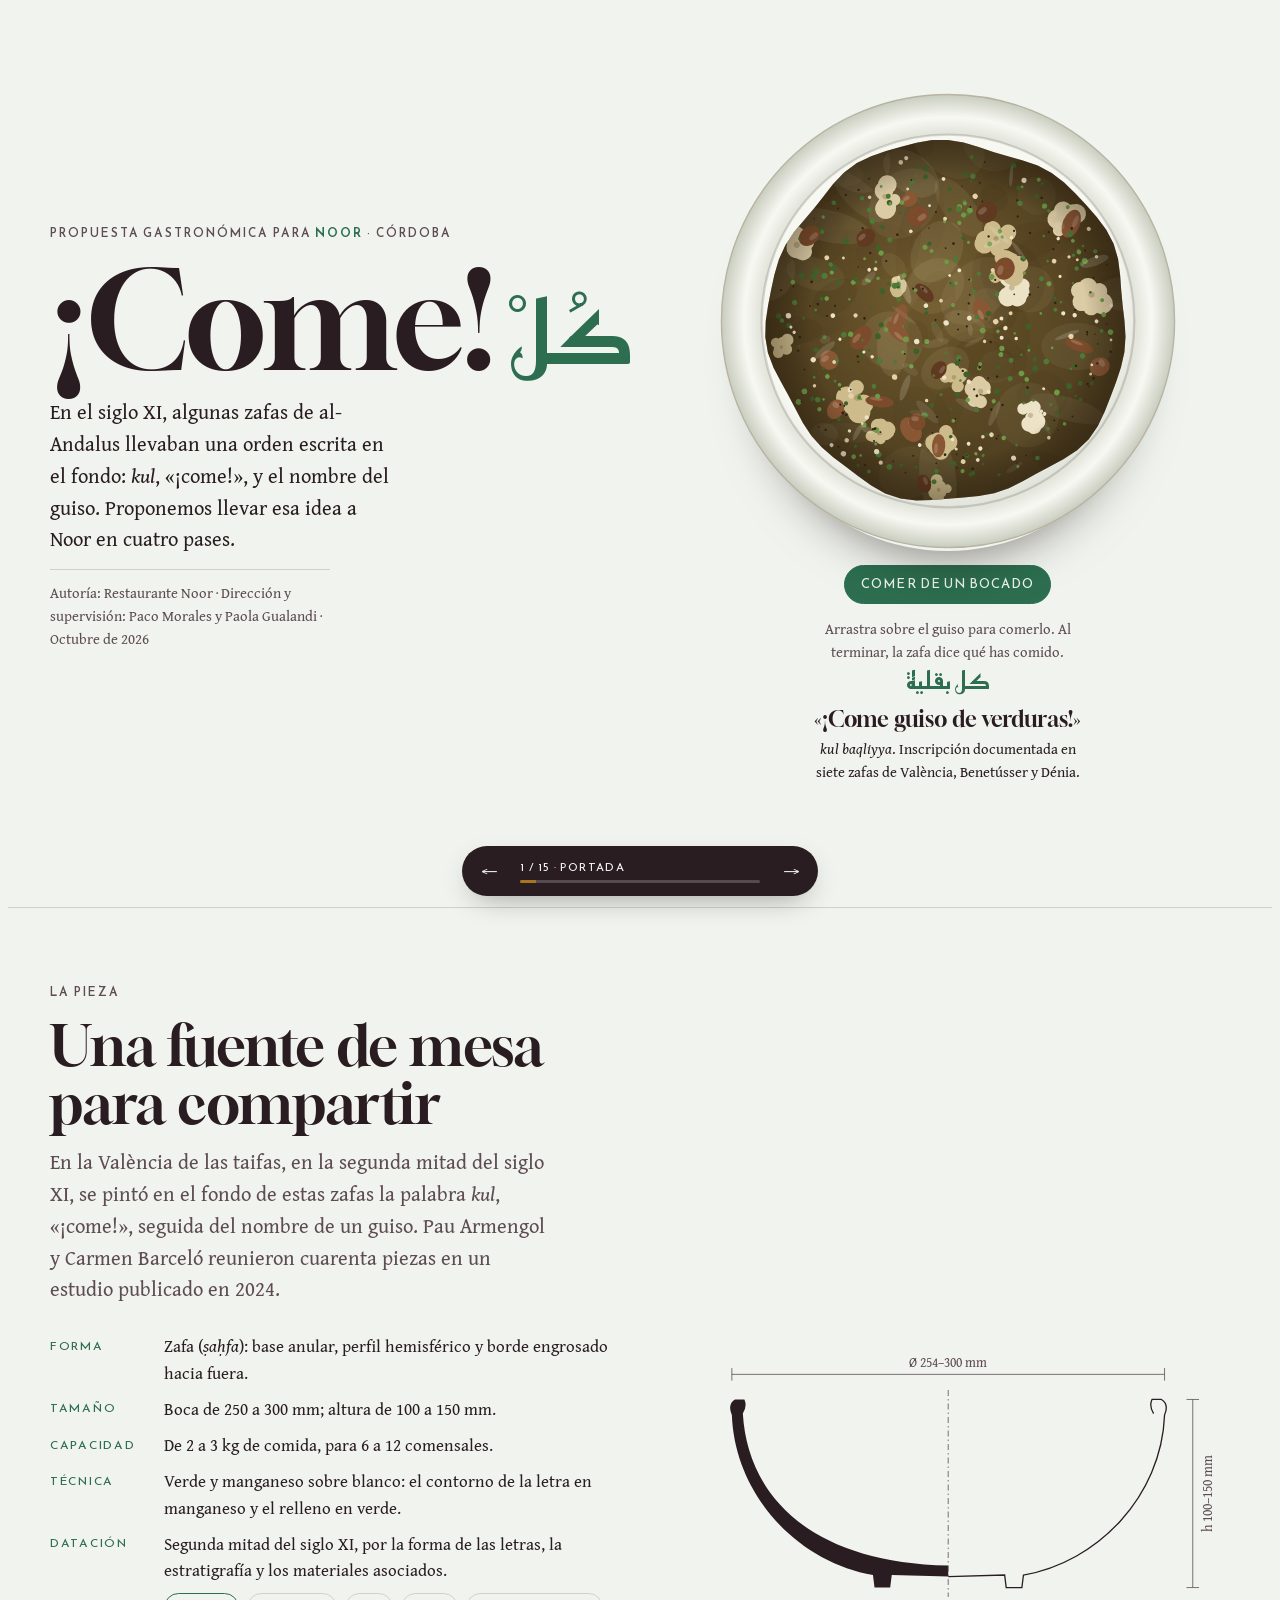
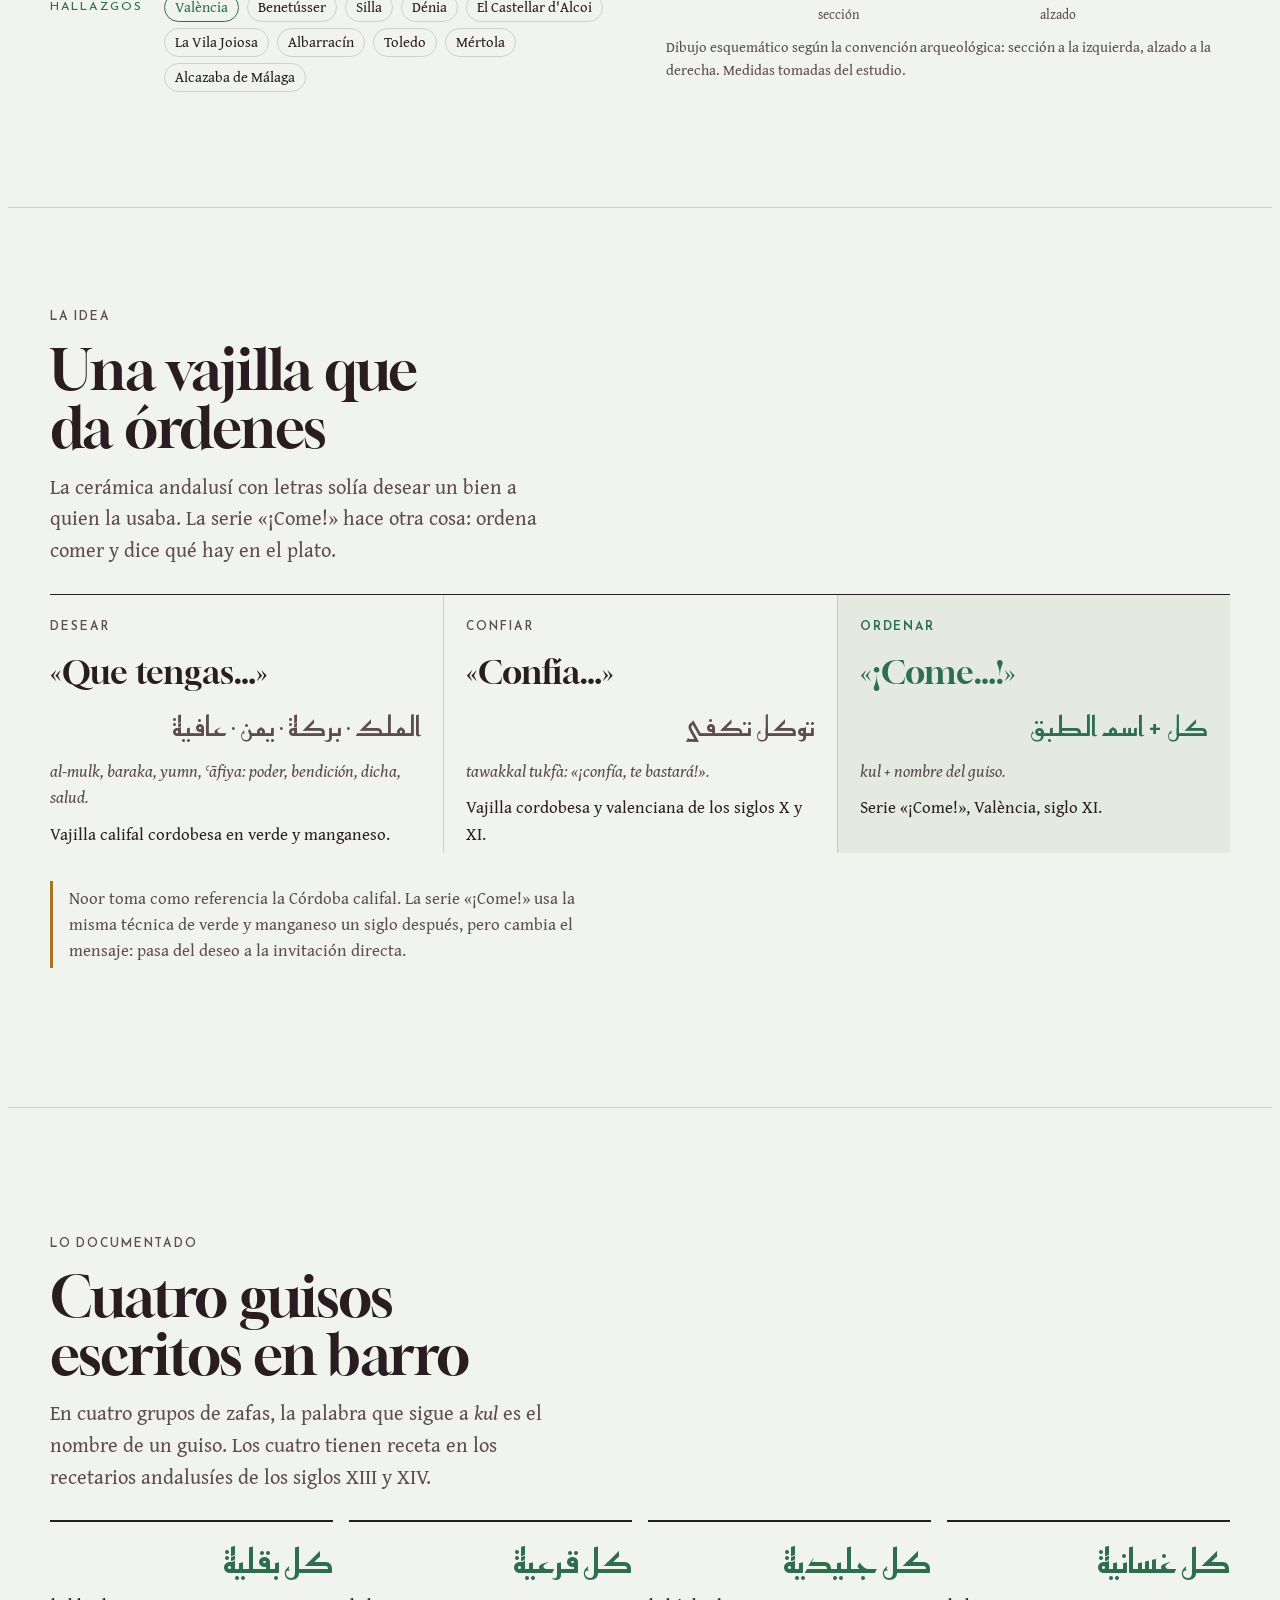
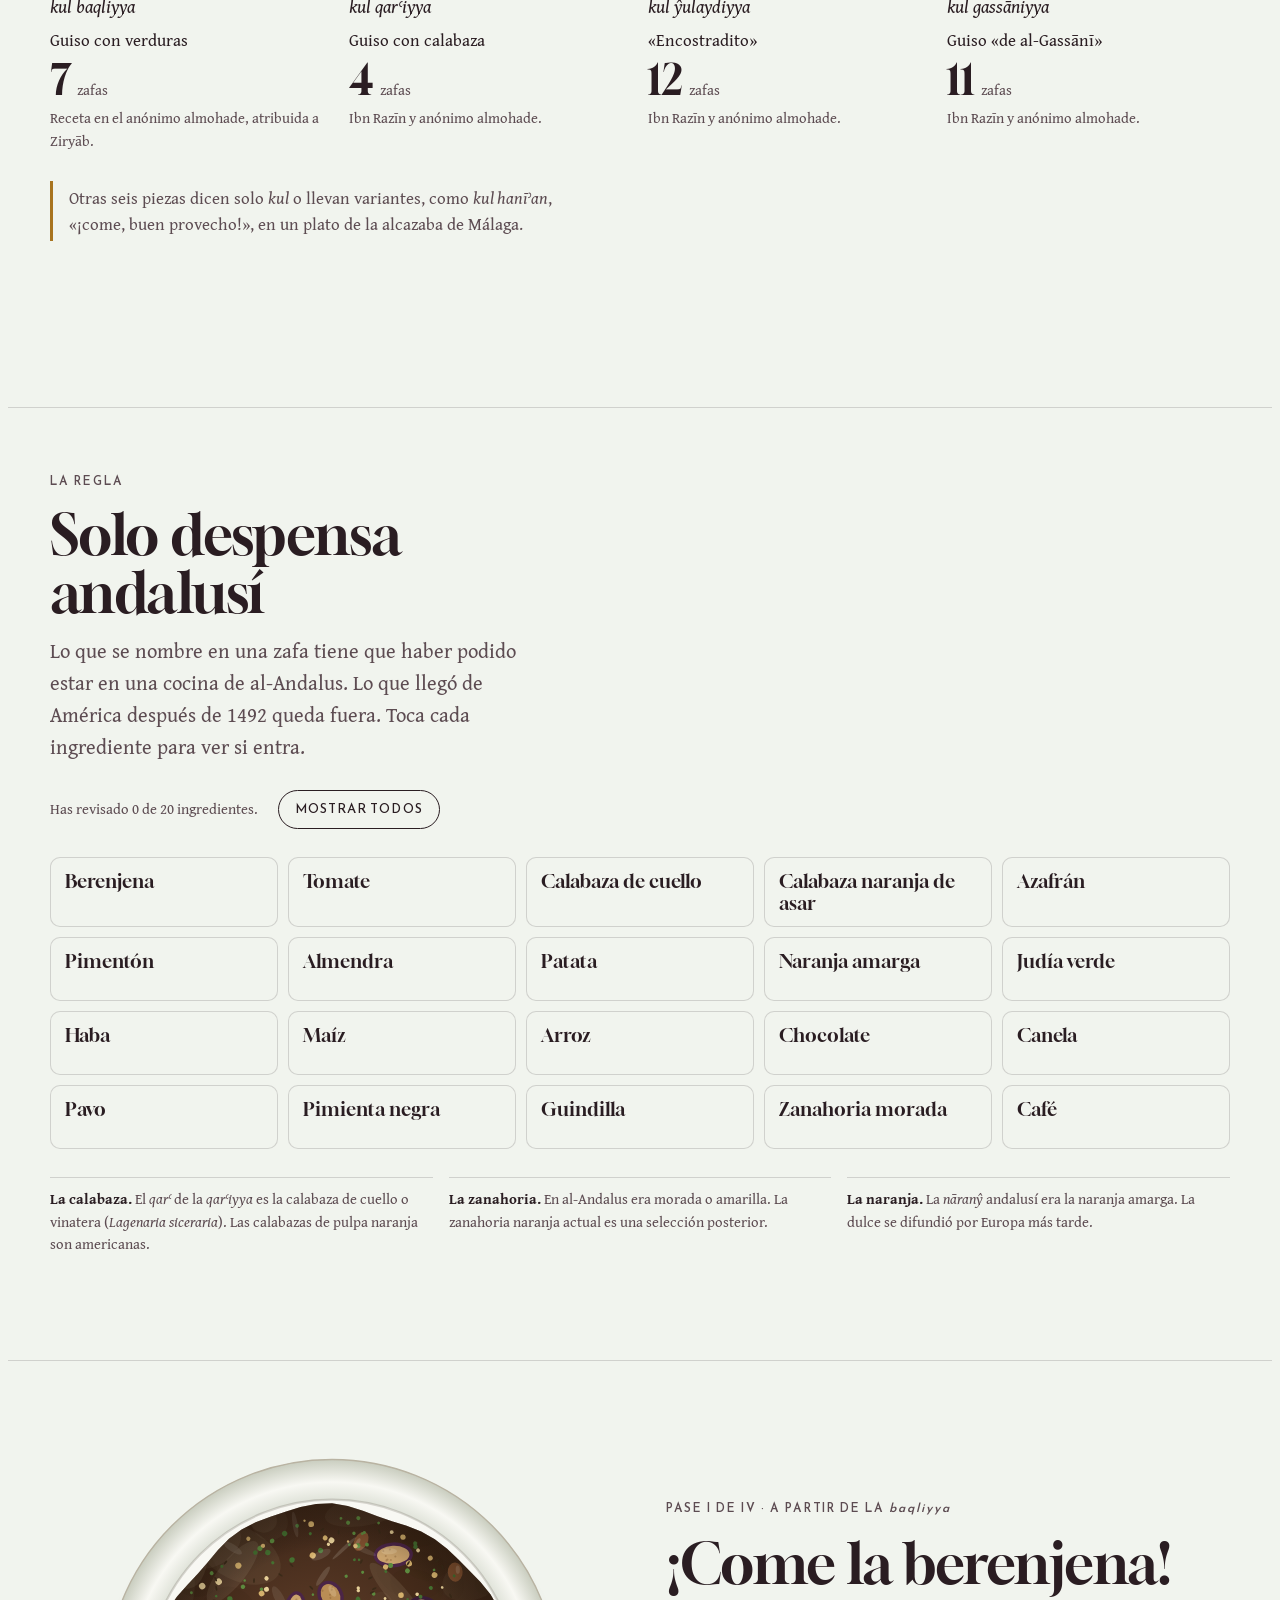
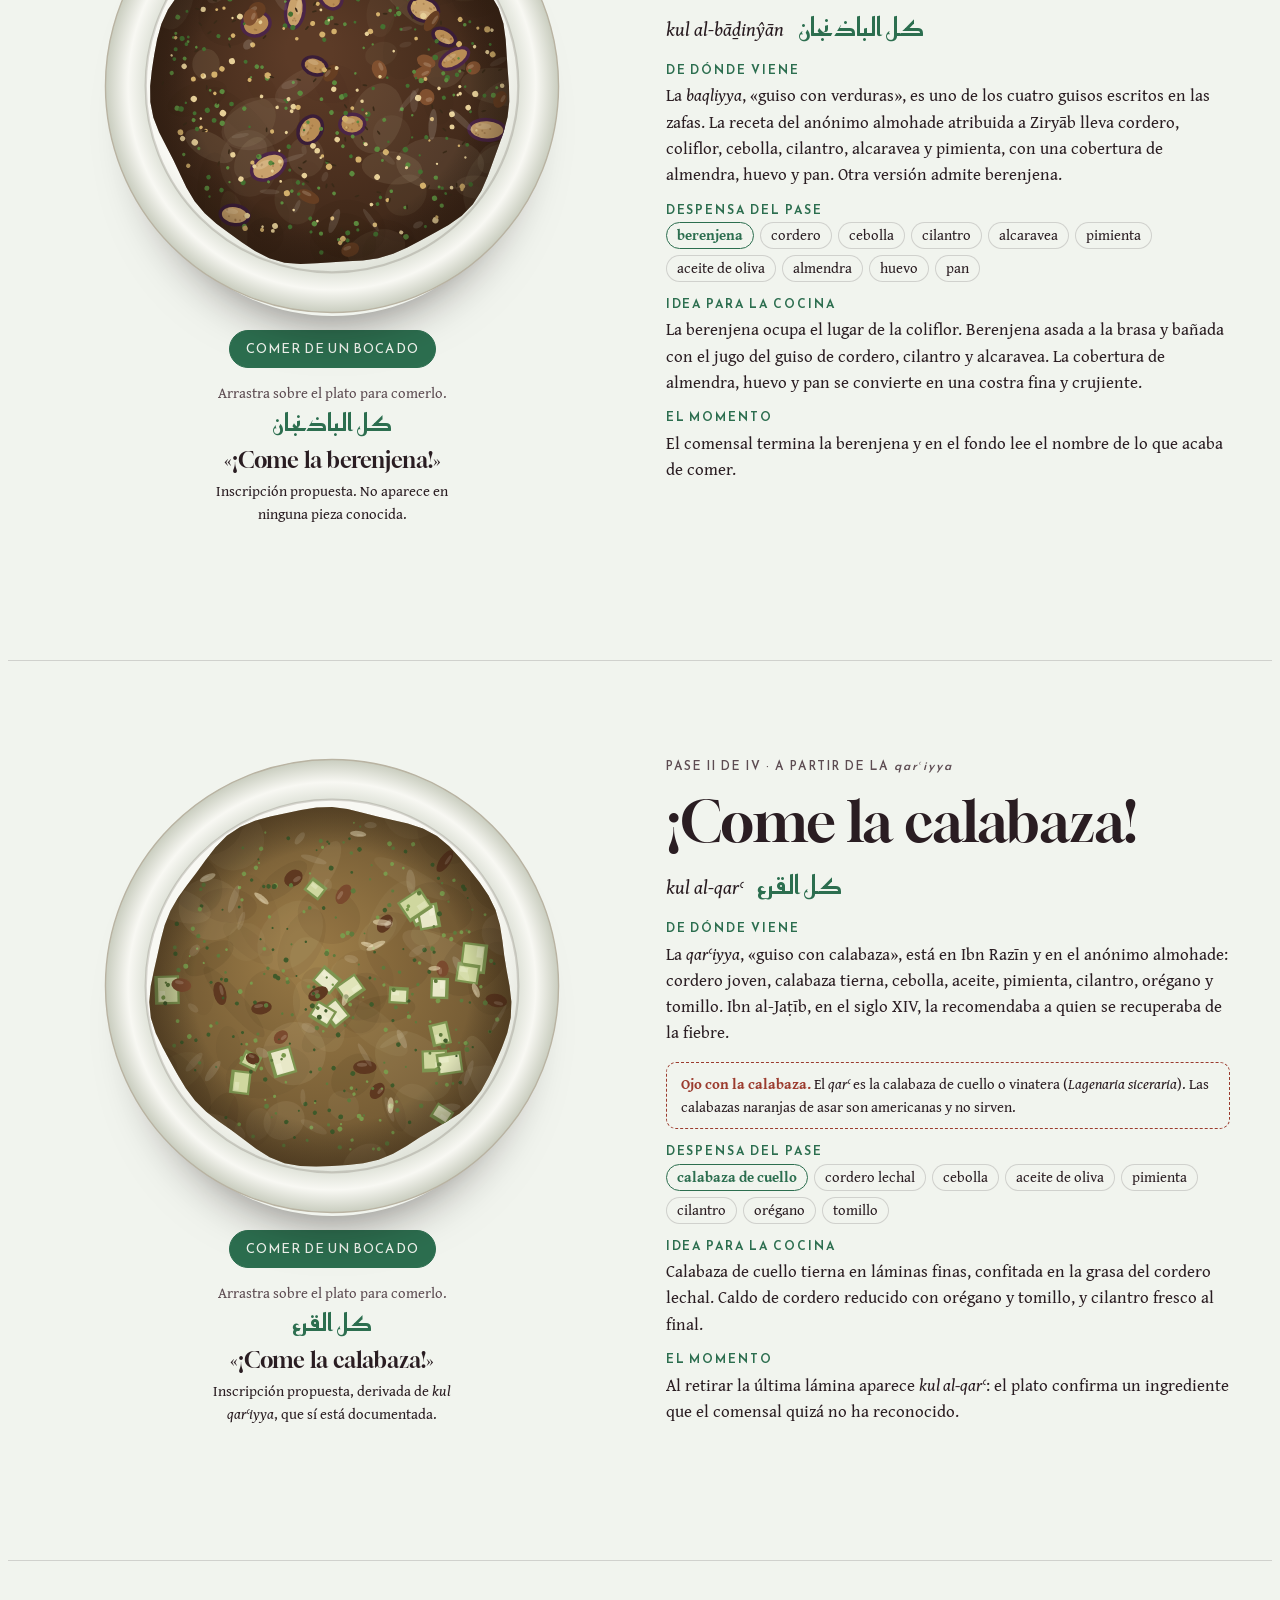
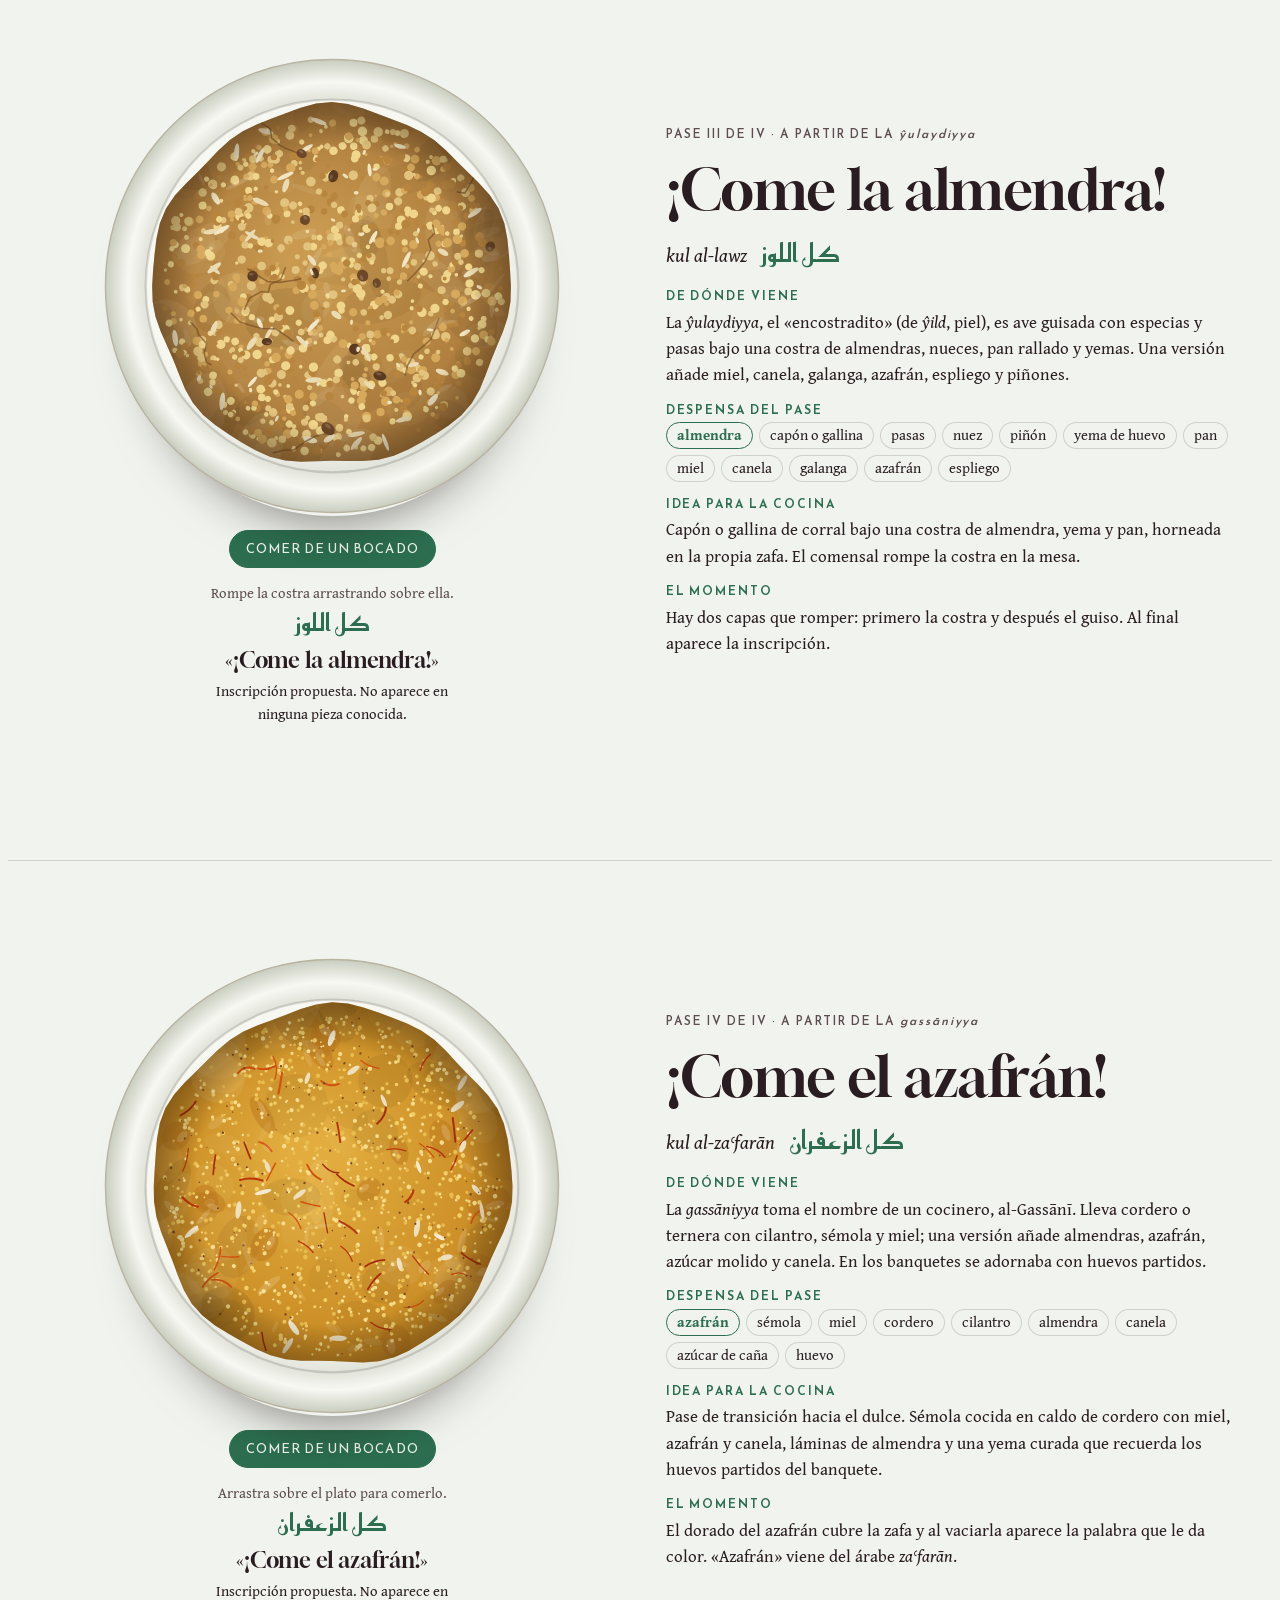
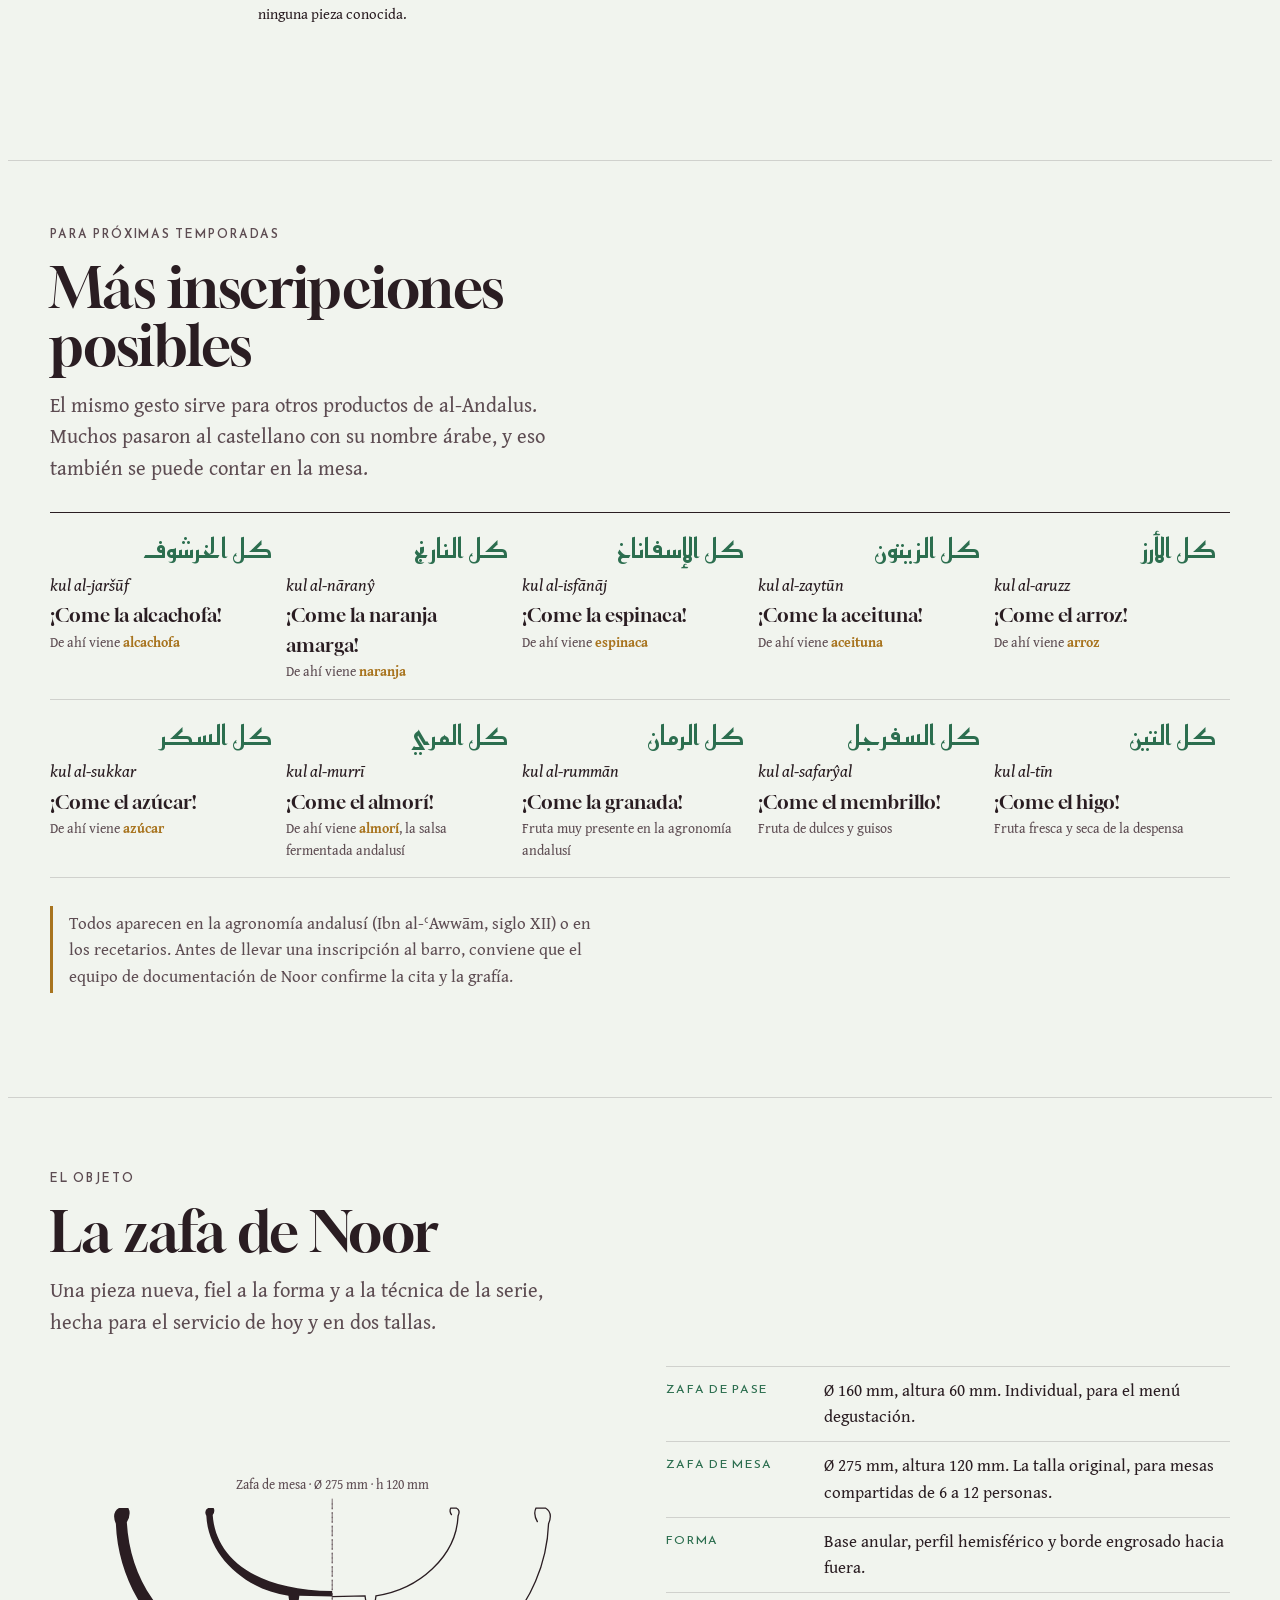
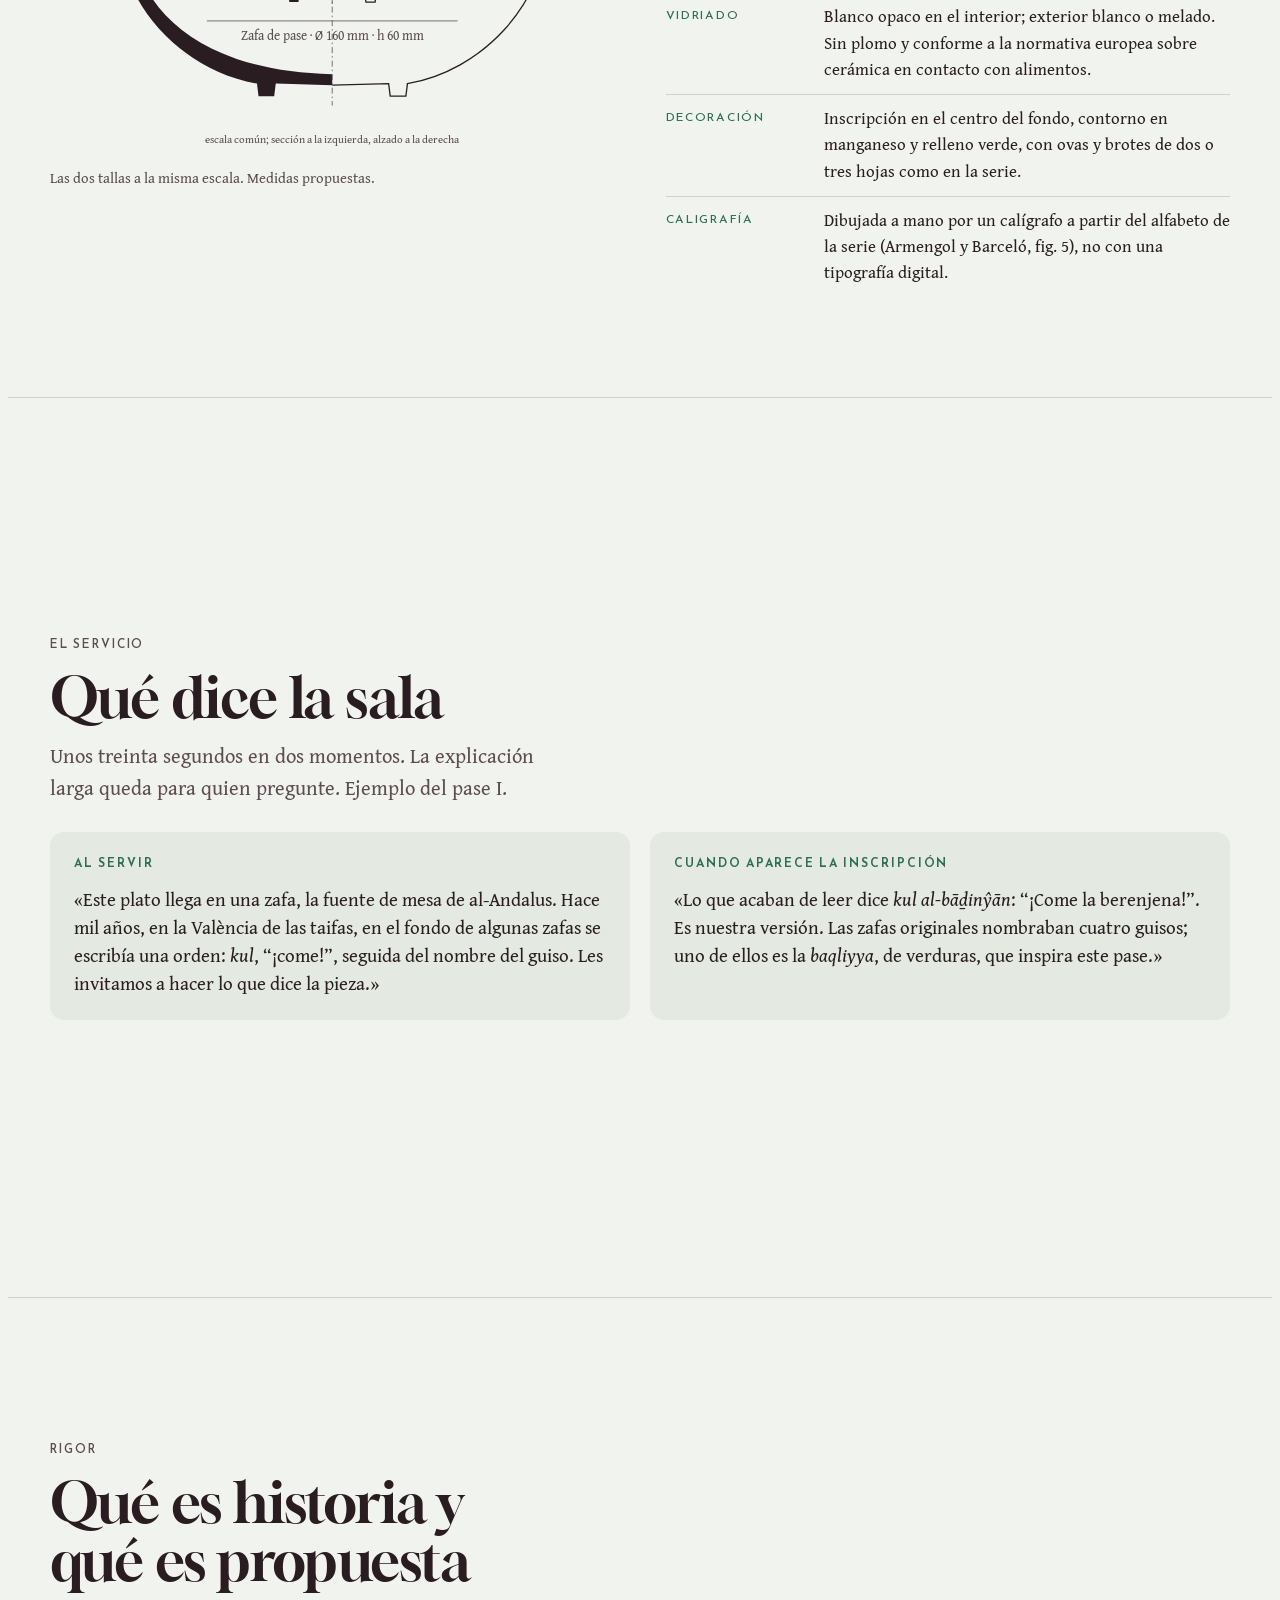
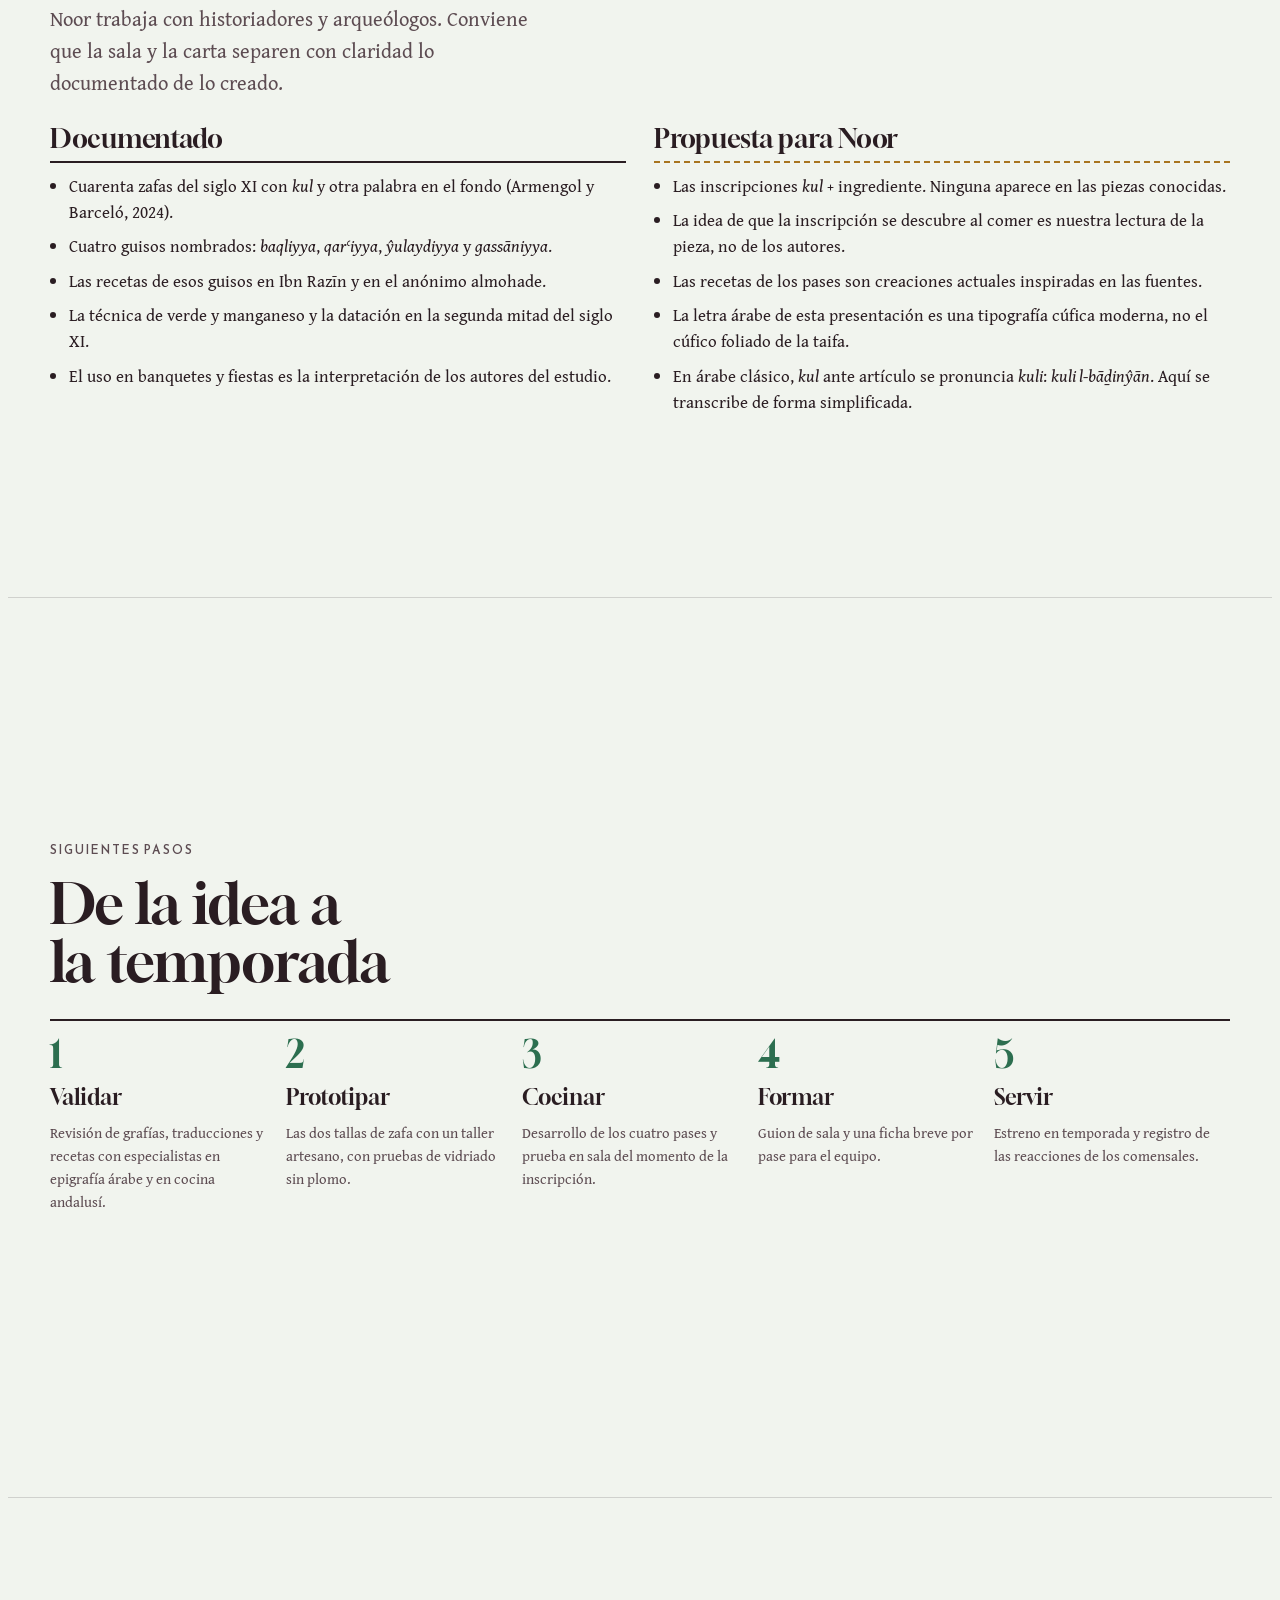
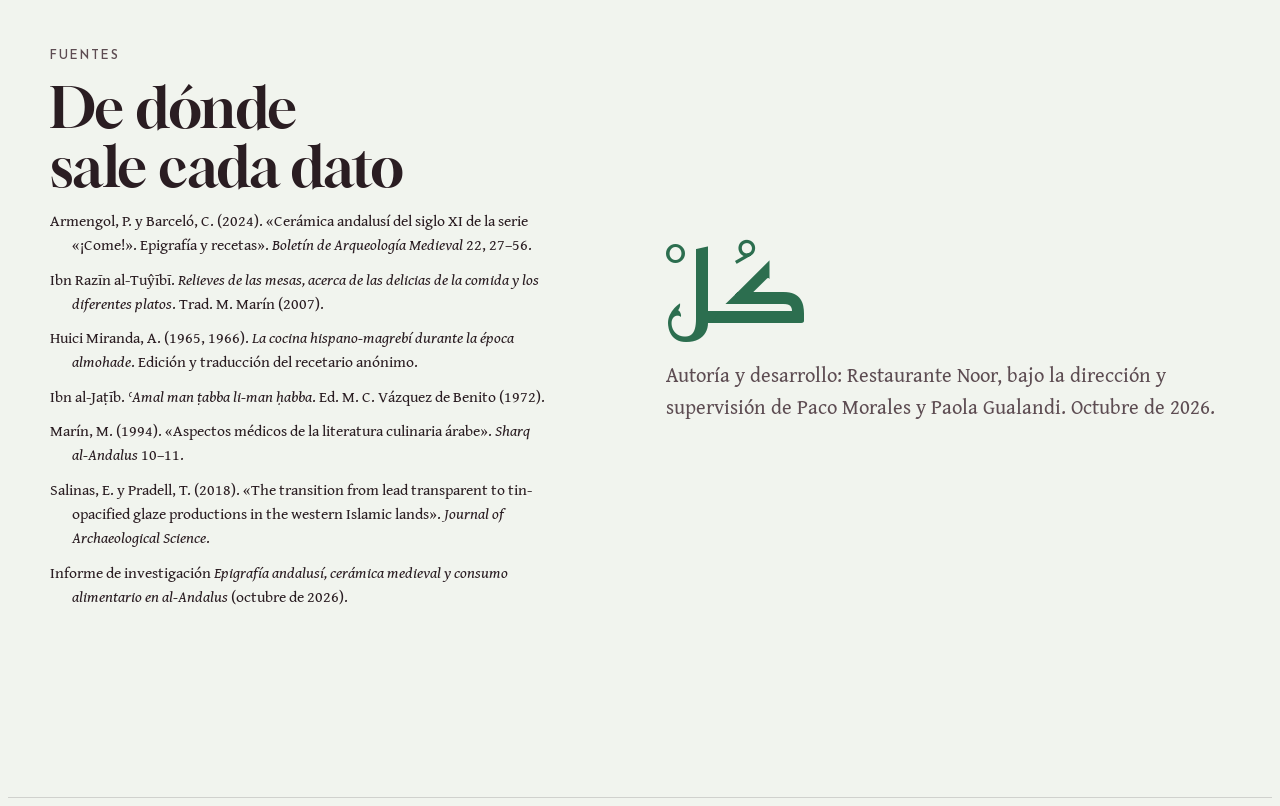
==== commit 08882a41: "Preservar y explicitar autoria de Restaurante Noor, incorporar memoria CLAUDE.md y presentacion Kul " ====
--- a/02_Propuesta_Noor_Zafas_Kul/index.html
+++ b/02_Propuesta_Noor_Zafas_Kul/index.html
@@ -1,8 +1,18 @@
+<!--
+  =============================================================================
+  PROYECTO: ¡COME! (كُلْ · Kul) · Zafas del siglo XI y propuesta gastronómica
+  AUTORÍA Y PROPIEDAD INTELECTUAL: Restaurante Noor (Córdoba)
+  DIRECCIÓN Y SUPERVISIÓN: Paco Morales y Paola Gualandi
+  =============================================================================
+-->
 <!DOCTYPE html>
 <html lang="es">
 <head>
   <meta charset="utf-8">
   <meta name="viewport" content="width=device-width, initial-scale=1.0, viewport-fit=cover">
+  <meta name="author" content="Restaurante Noor (Paco Morales & Paola Gualandi)">
+  <meta name="copyright" content="Restaurante Noor">
+  <meta name="description" content="Propuesta gastronómica y de vajilla inspirada en la epigrafía cúfica de zafas andalusíes del siglo XI para Restaurante Noor. Autoría: Restaurante Noor.">
   <title>¡Come! (Kul) · Noor (Paco Morales & Paola Gualandi)</title>
 <meta name="claude:viewport-fit-sides" content="cover">
 <link rel="preconnect" href="https://fonts.googleapis.com">
@@ -275,7 +285,7 @@
       <p class="label">Propuesta gastronómica para <b>Noor</b> · Córdoba</p>
       <h1>¡Come!<span class="ar" lang="ar" dir="rtl">كُلْ</span></h1>
       <p class="thesis">En el siglo XI, algunas zafas de al-Andalus llevaban una orden escrita en el fondo: <span class="tr">kul</span>, «¡come!», y el nombre del guiso. Proponemos llevar esa idea a Noor en cuatro pases.</p>
-      <p class="byline">Propuesta para Noor · Dirección y supervisión: Paco Morales y Paola Gualandi · Octubre de 2026</p>
+      <p class="byline">Autoría: Restaurante Noor · Dirección y supervisión: Paco Morales y Paola Gualandi · Octubre de 2026</p>
     </div>
     <figure class="zafa" data-stew="baqliyya" data-text="كل بقلية" data-seed="11">
       <div class="zafa-stage"></div>
@@ -622,7 +632,7 @@
     </div>
     <div style="display:grid; gap:12px; justify-items:start">
       <p class="closing" lang="ar" dir="rtl">كُلْ</p>
-      <p class="lead">Propuesta para Noor, bajo la dirección y supervisión de Paco Morales y Paola Gualandi. Octubre de 2026.</p>
+      <p class="lead">Autoría y desarrollo: Restaurante Noor, bajo la dirección y supervisión de Paco Morales y Paola Gualandi. Octubre de 2026.</p>
     </div>
   </div>
 </section>
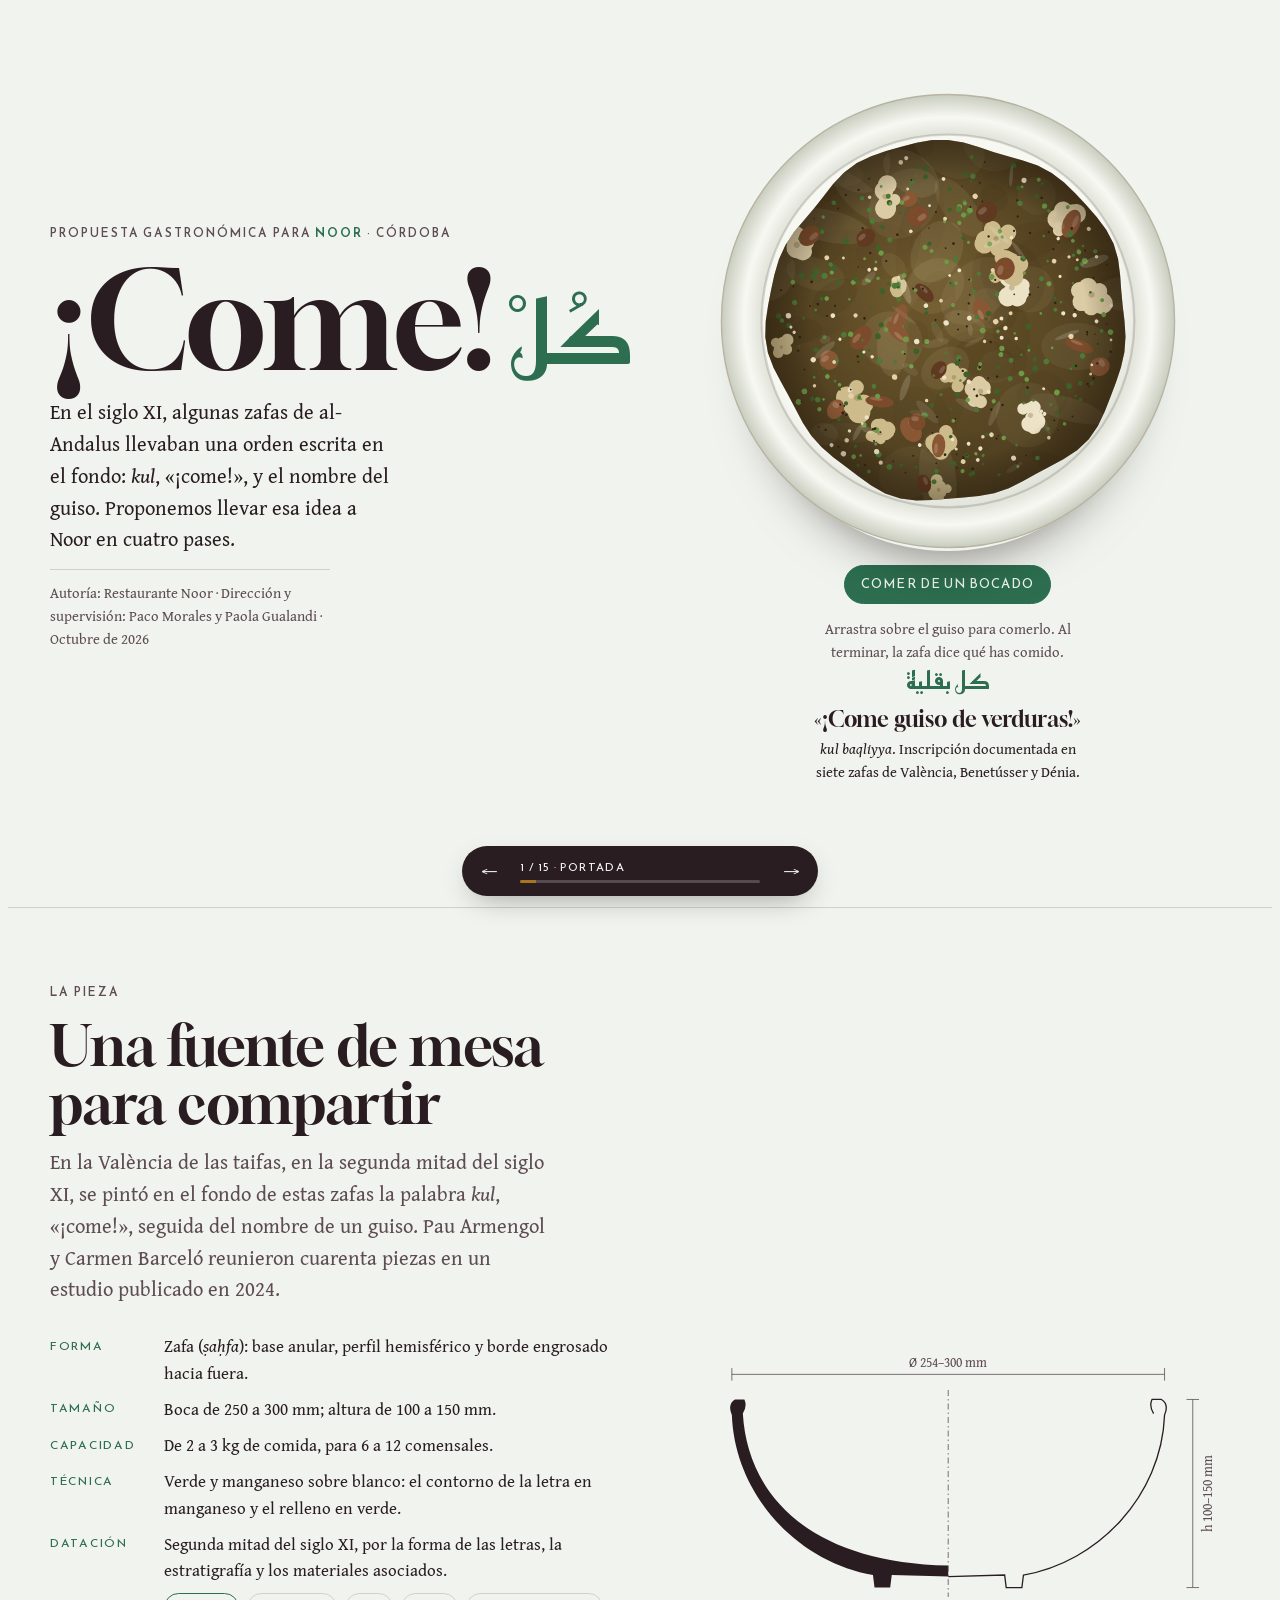
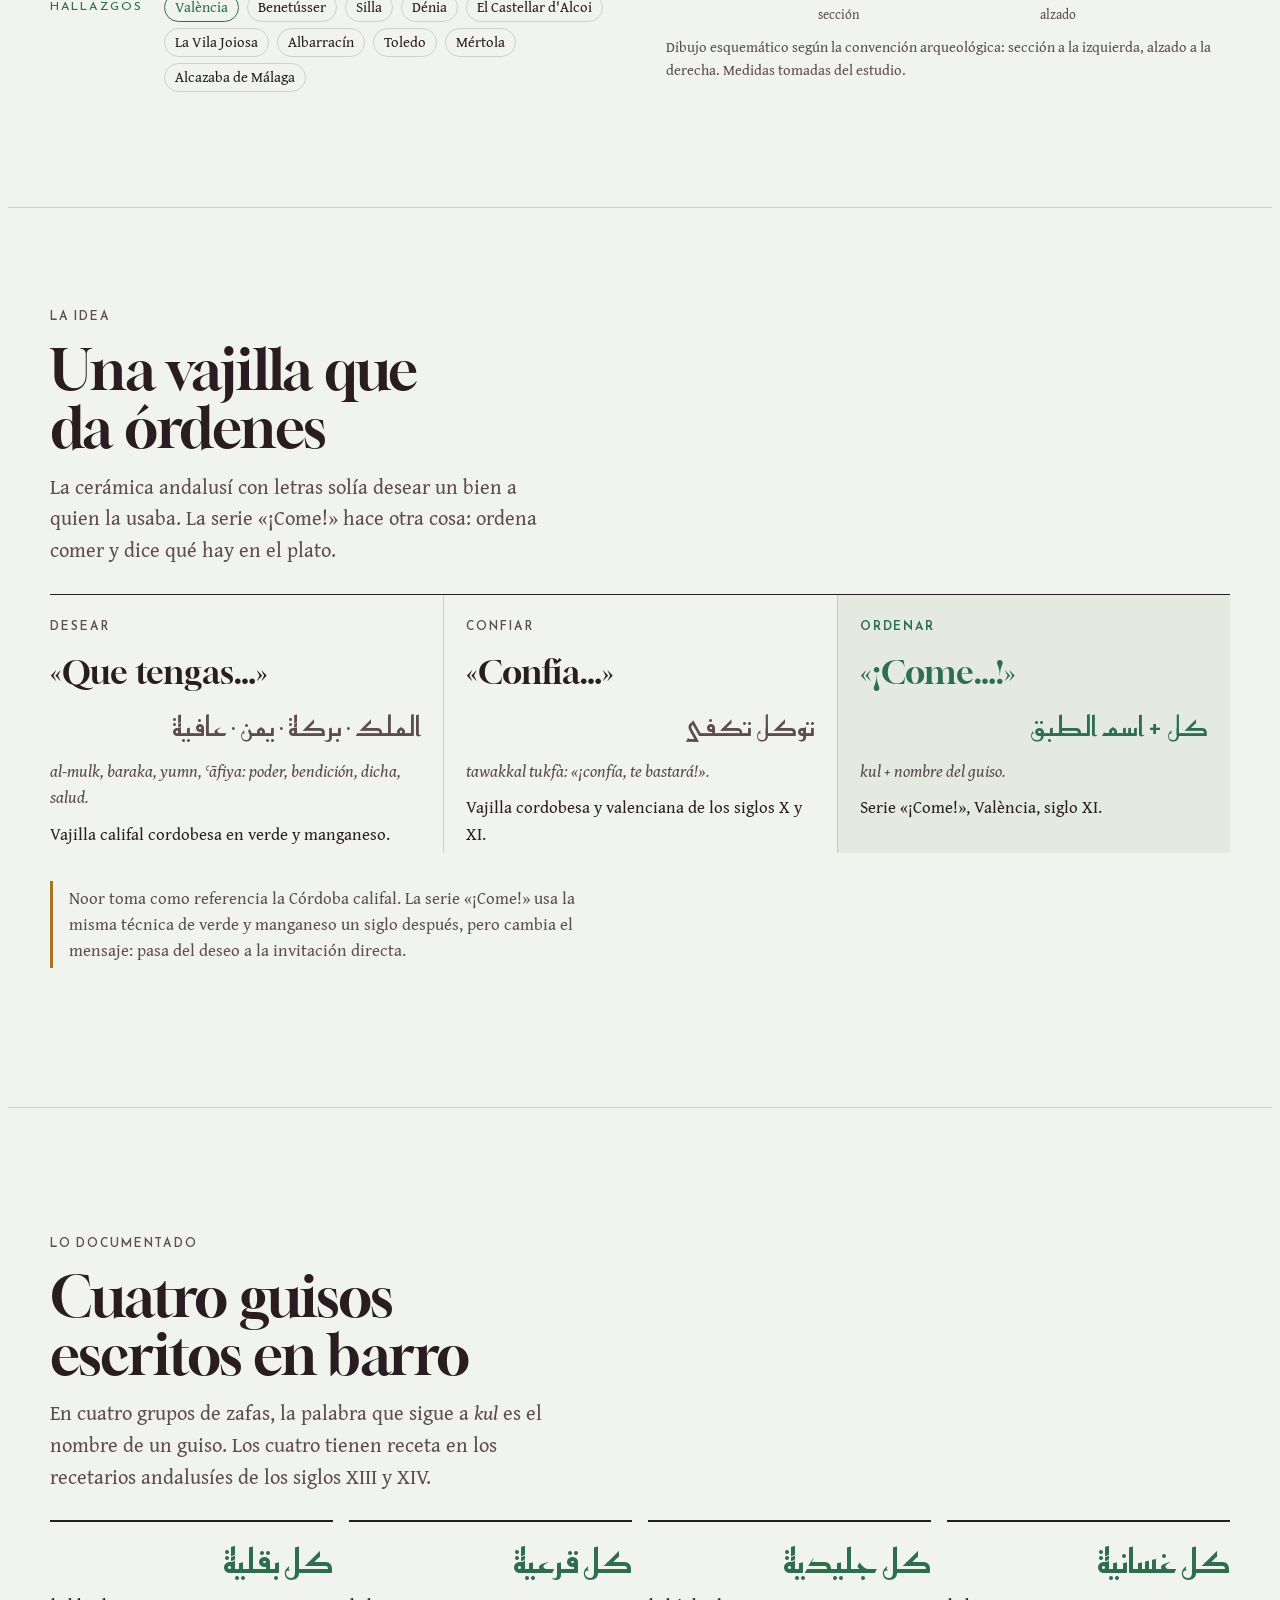
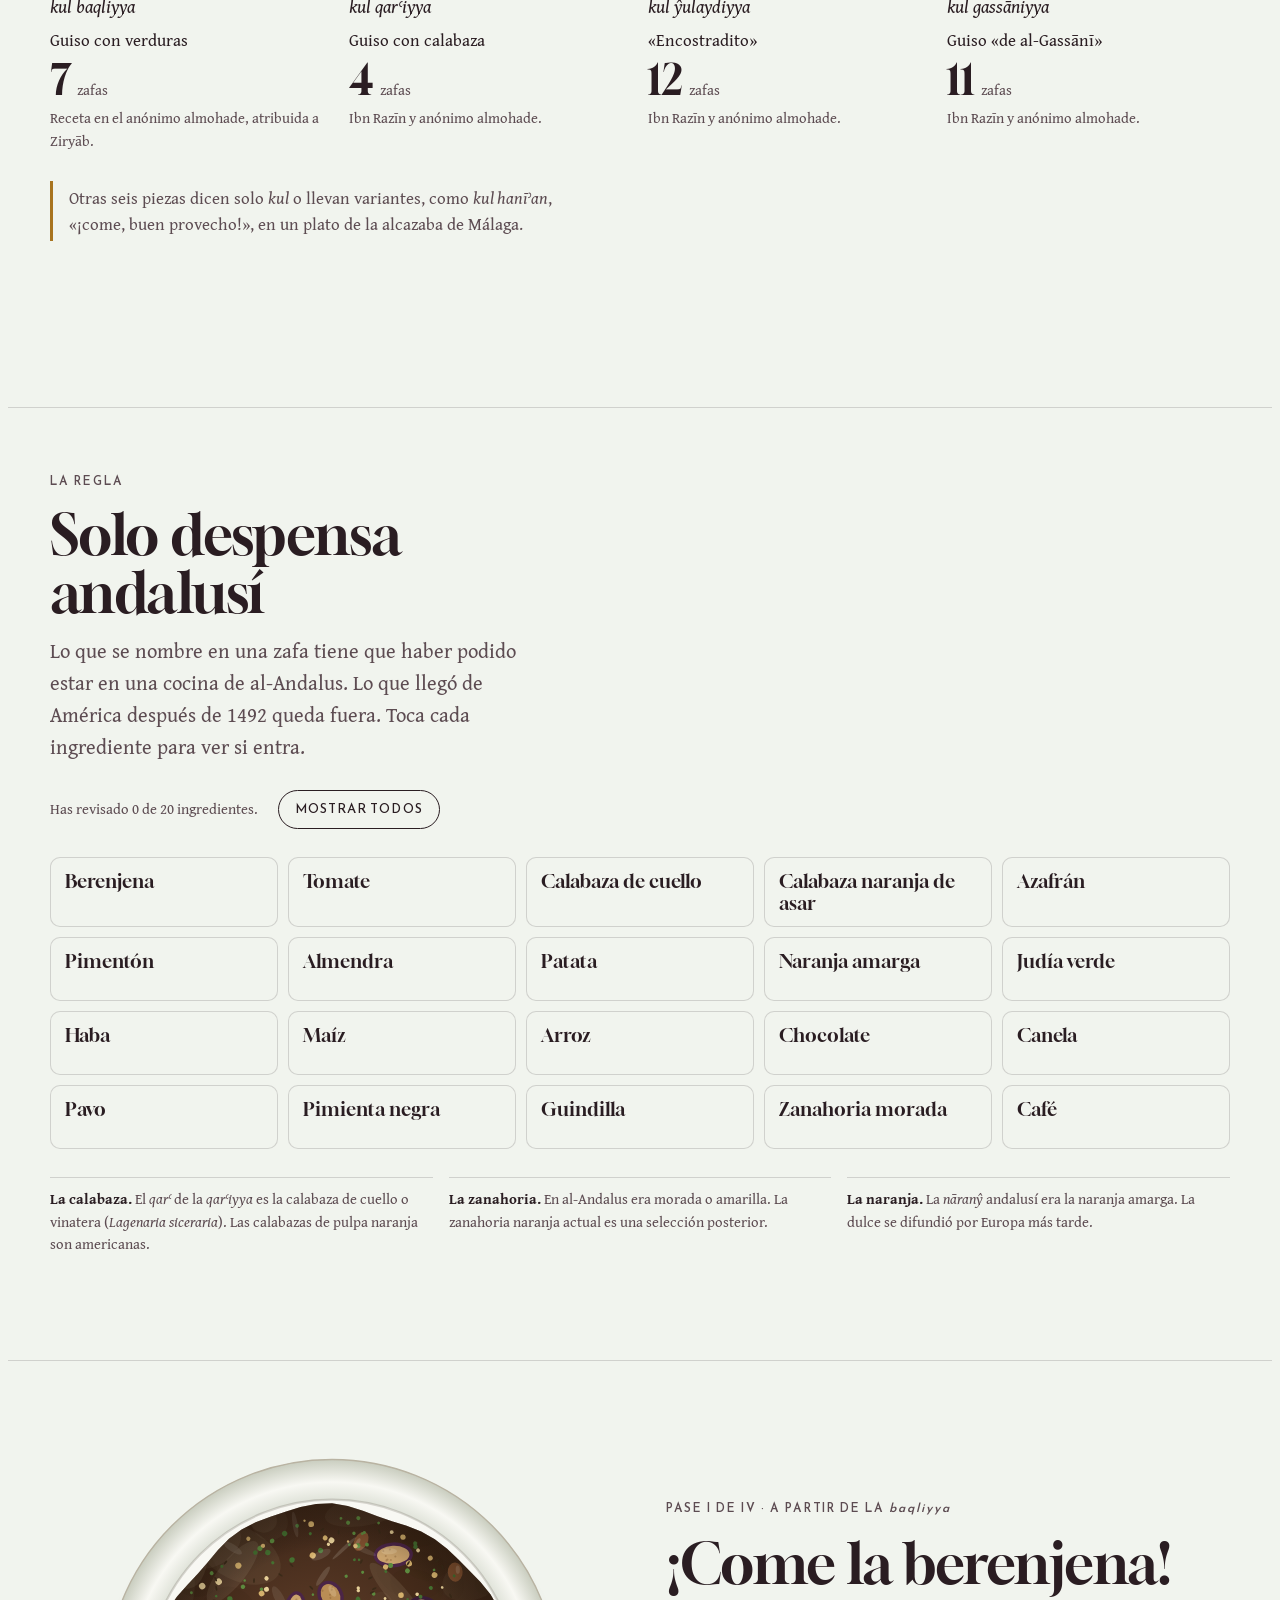
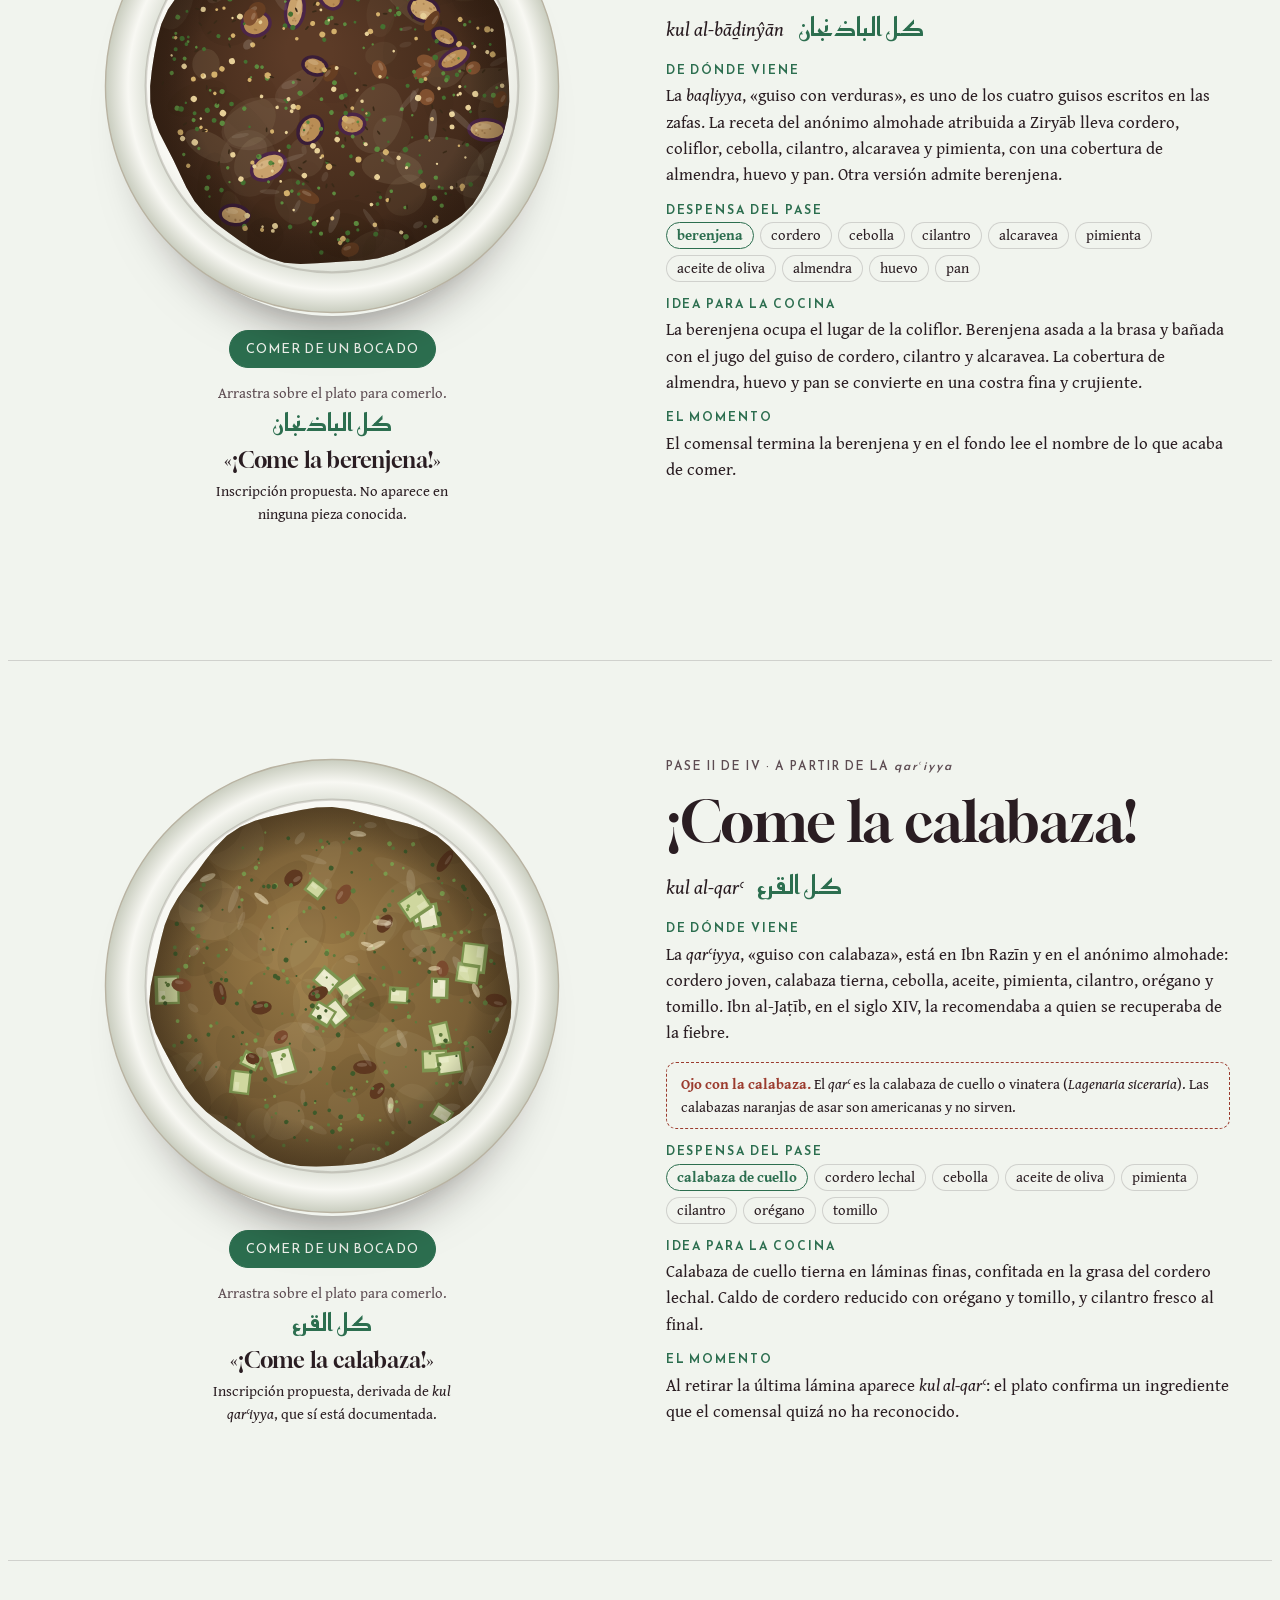
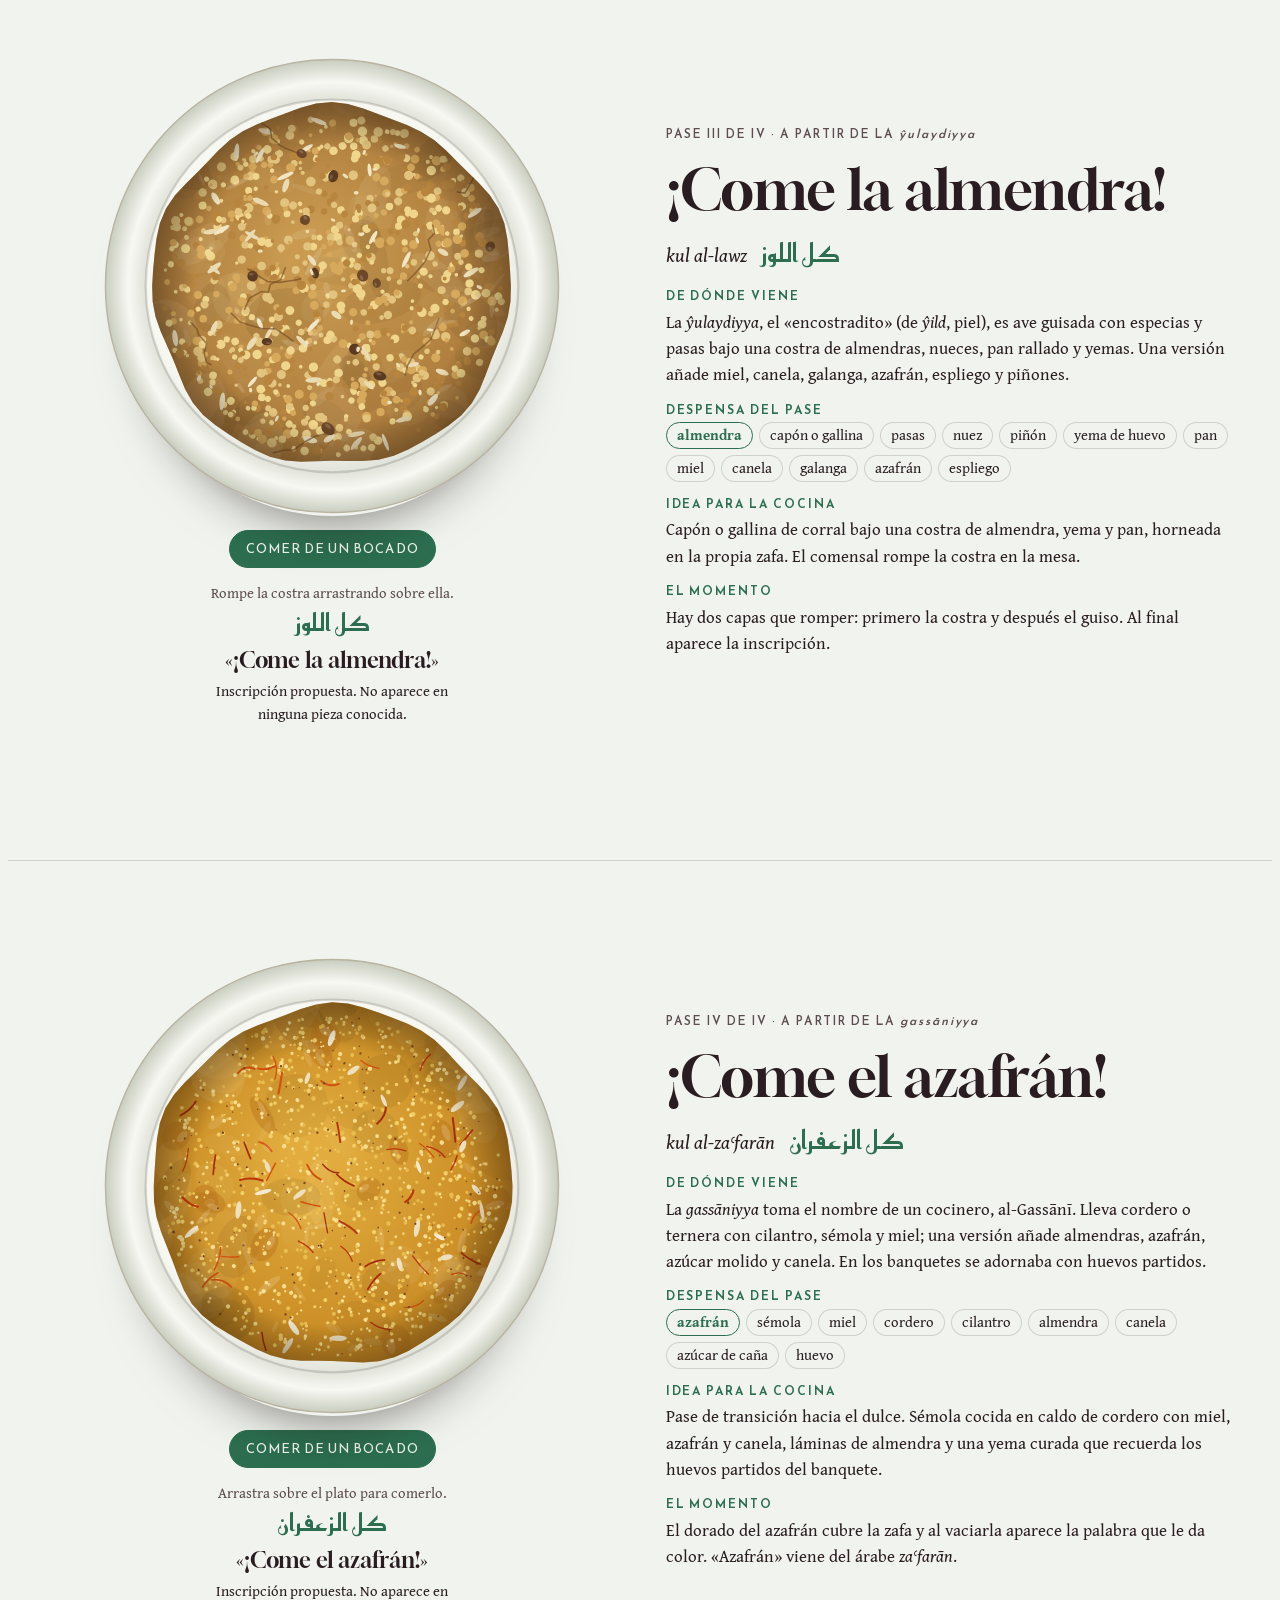
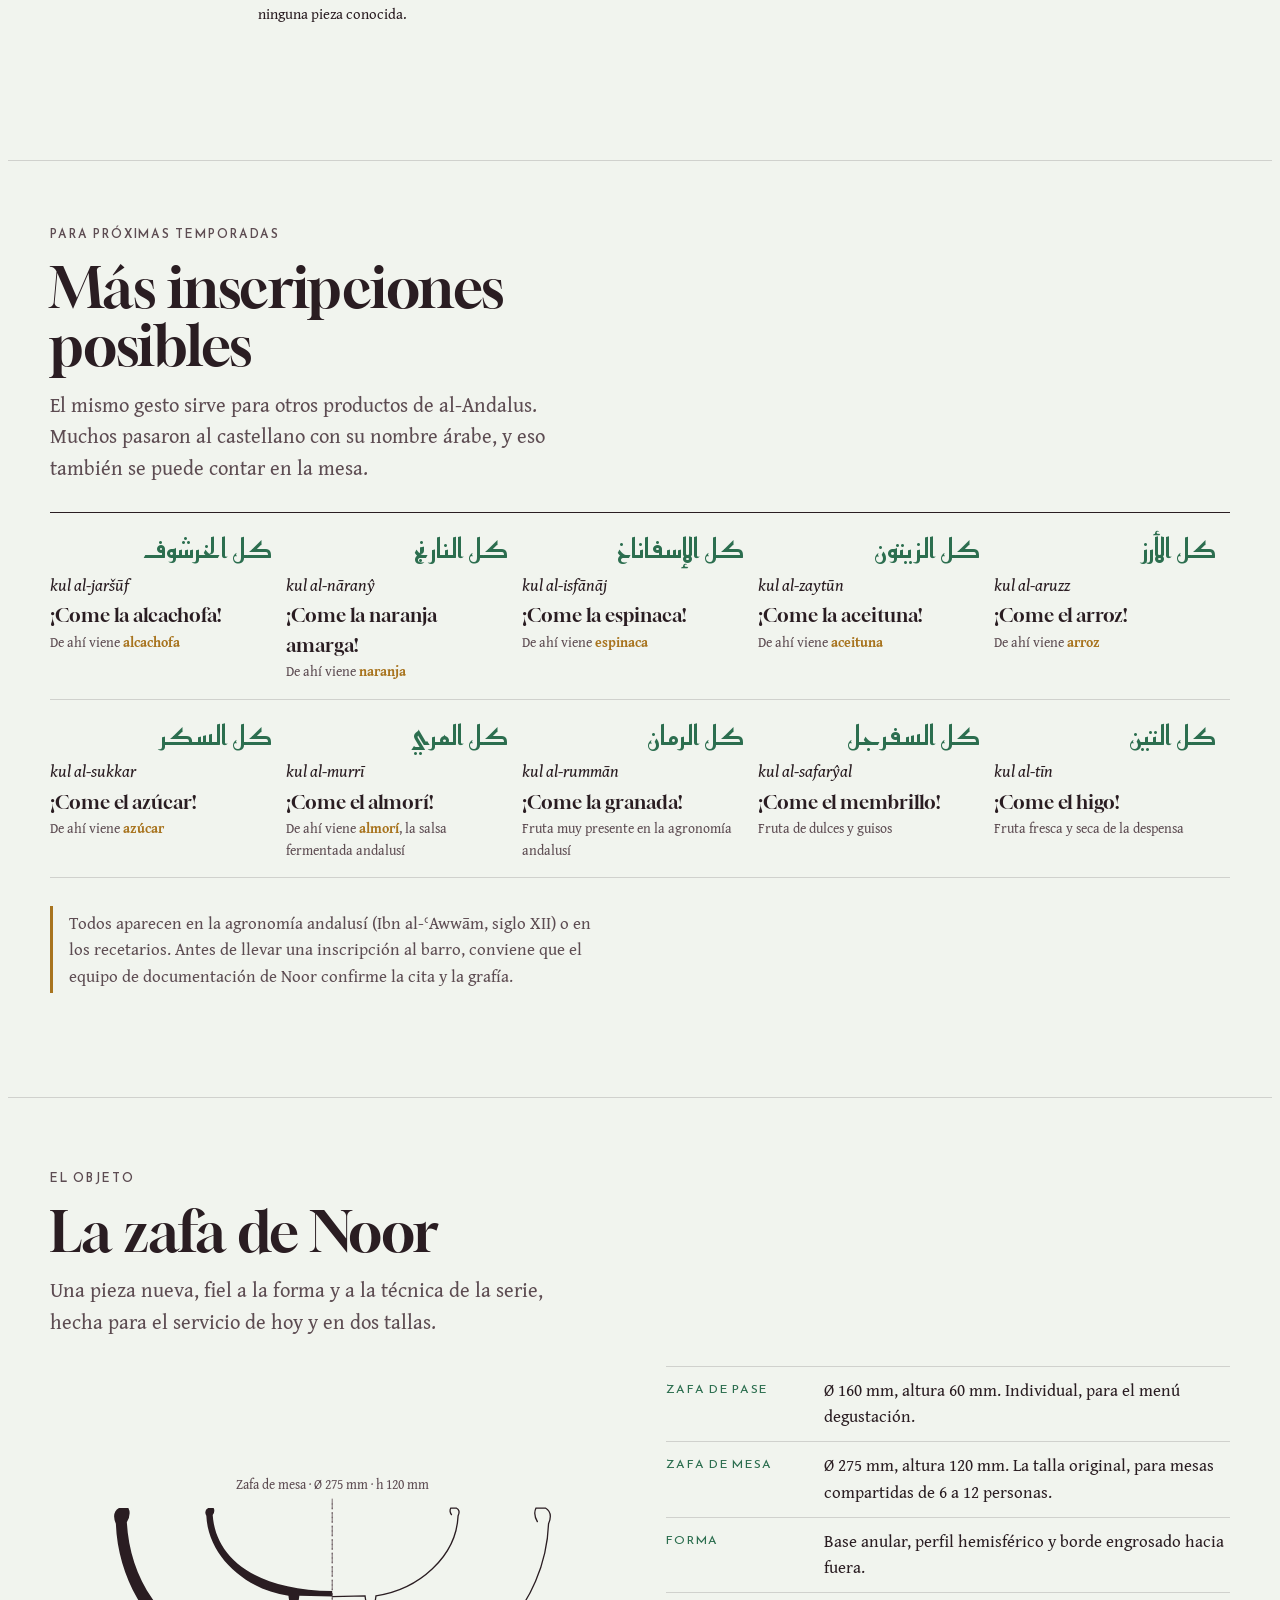
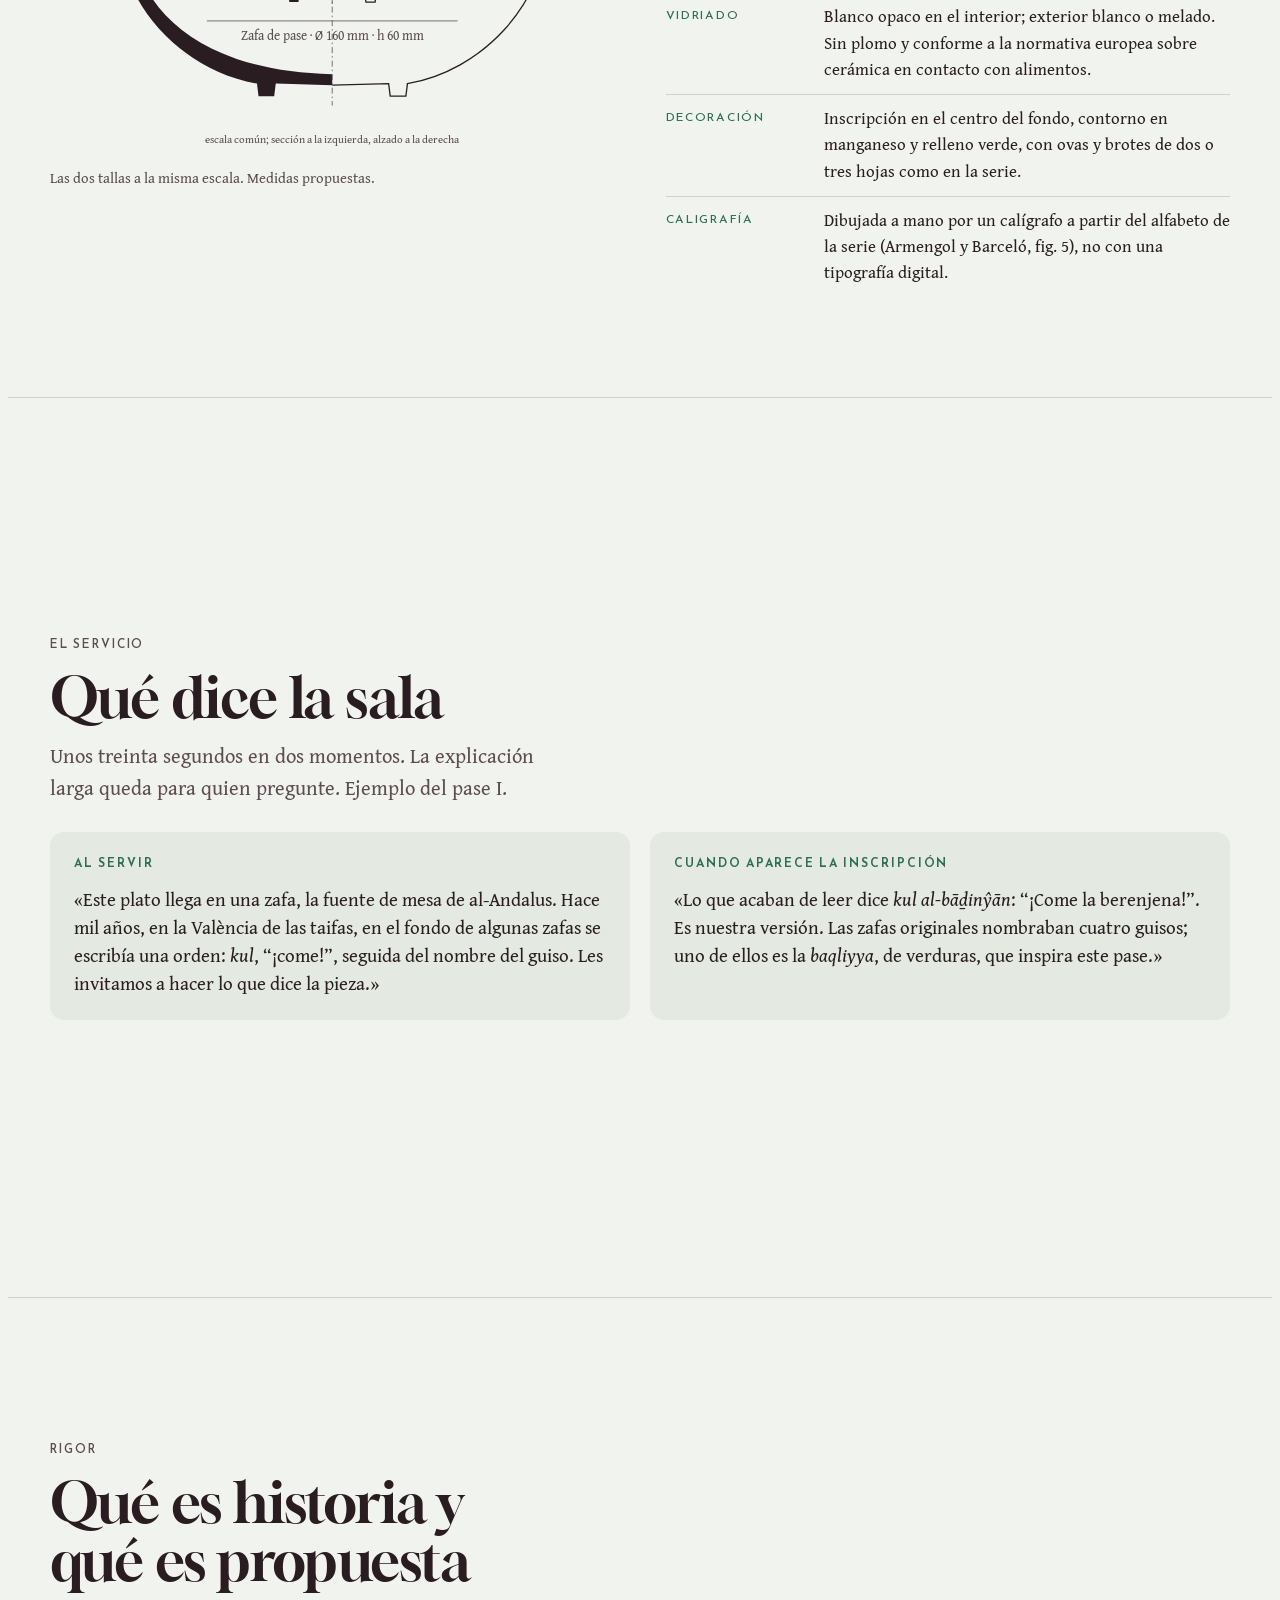
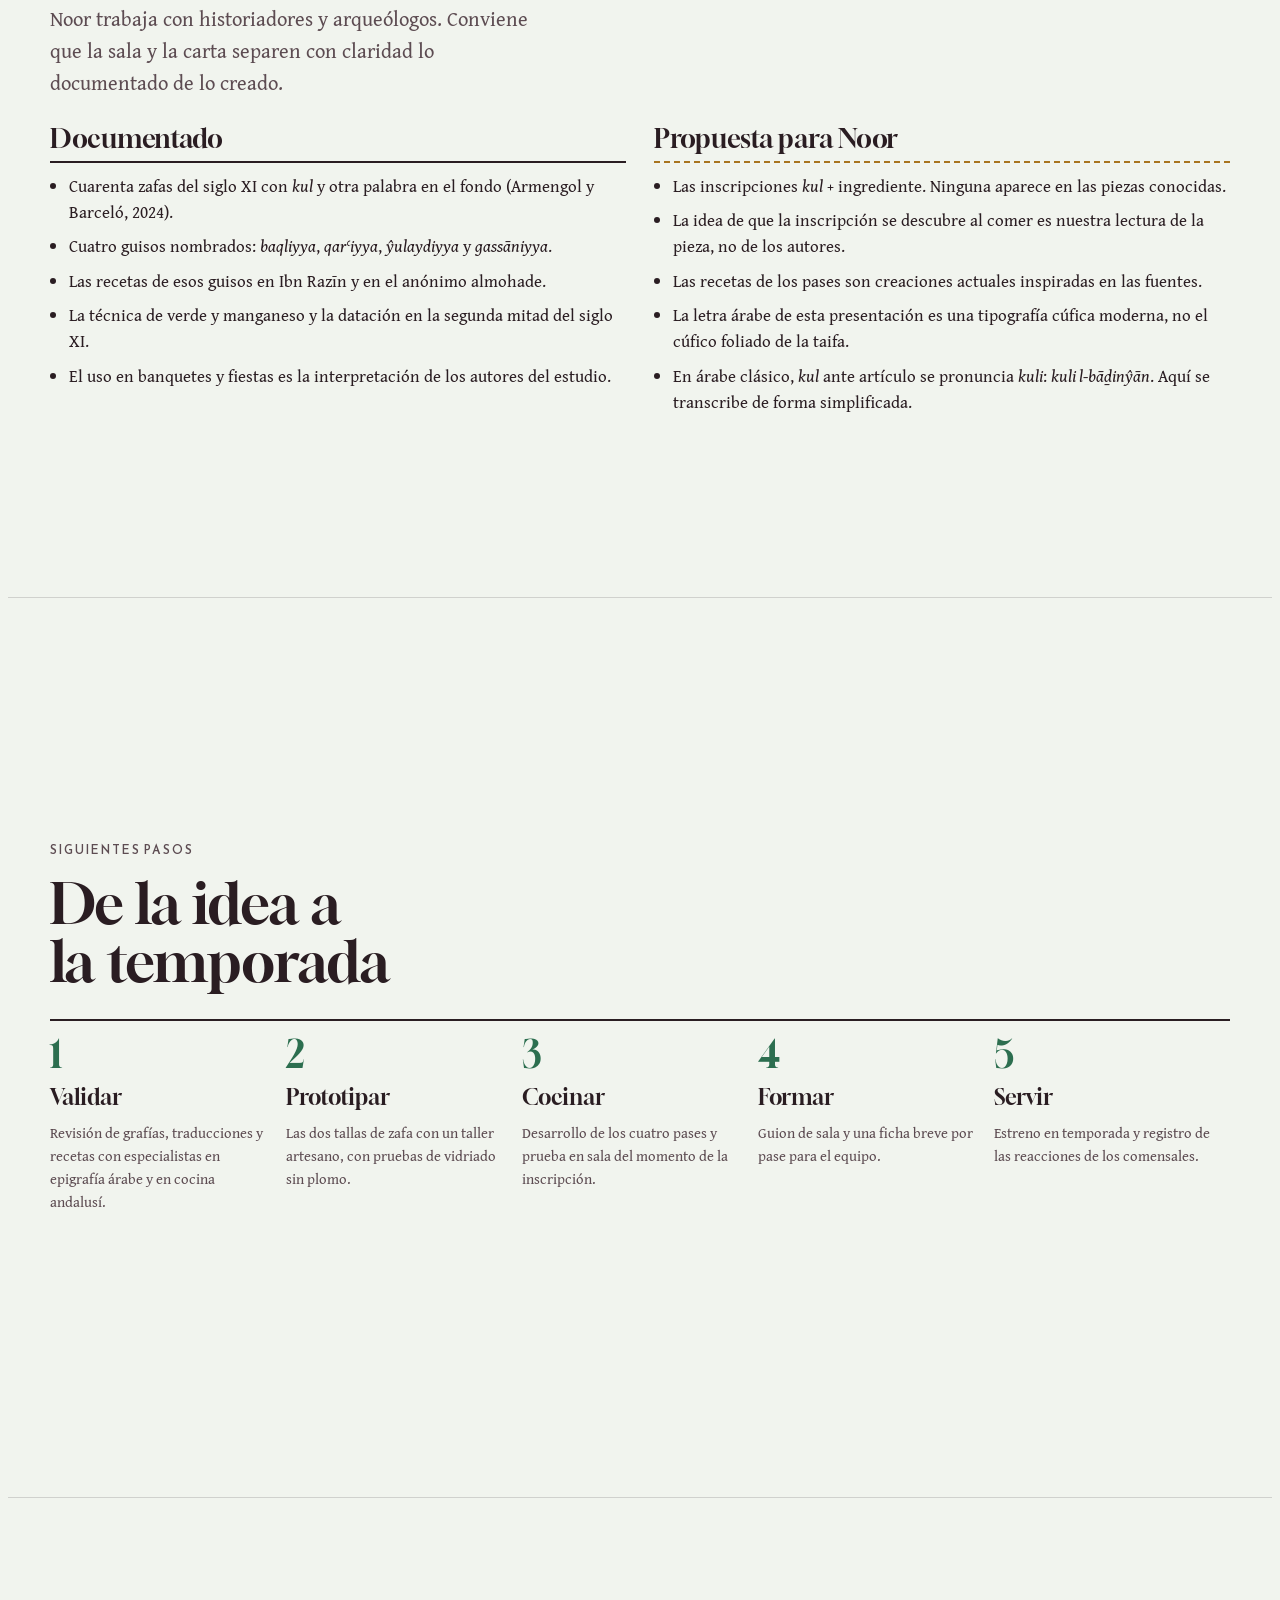
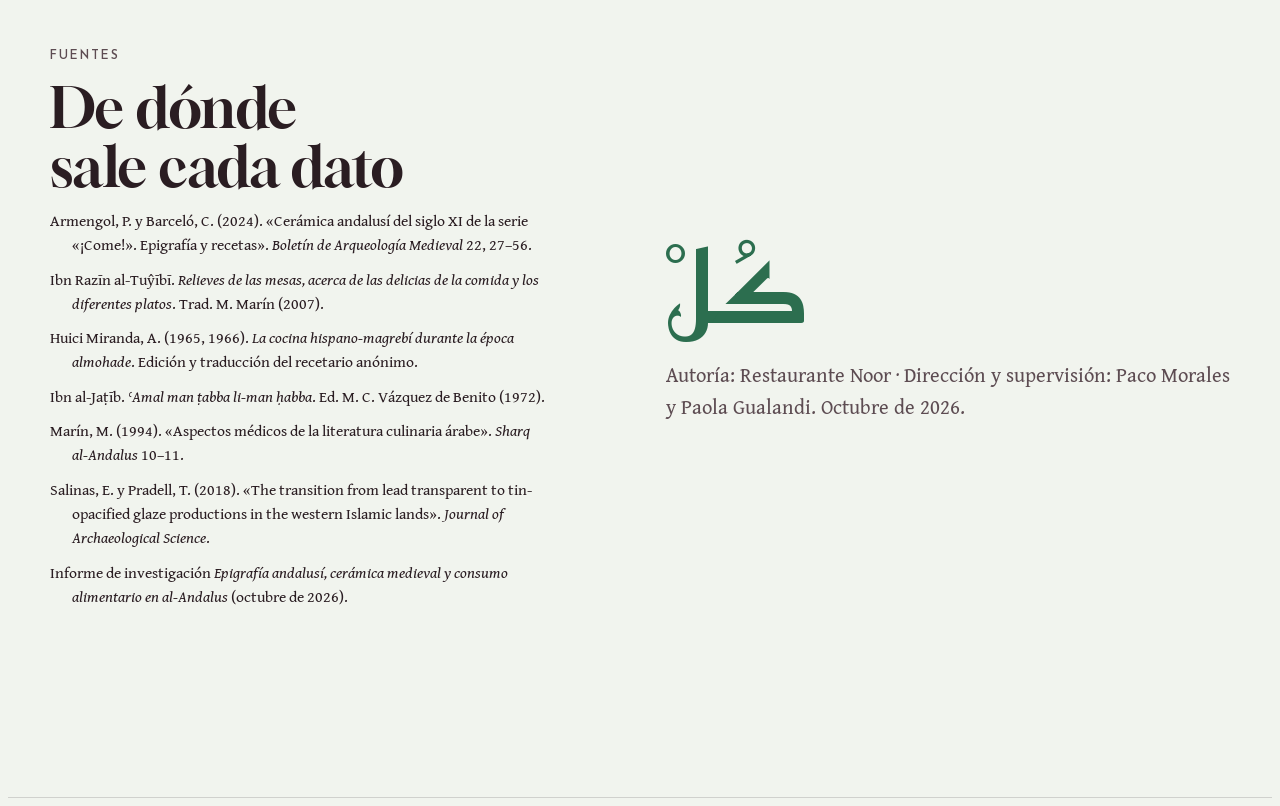
==== commit 82fd6a26: "Publicar la version final de la presentacion y corregir el README - index.html y 02_Propuesta_Noor_Z" ====
--- a/02_Propuesta_Noor_Zafas_Kul/index.html
+++ b/02_Propuesta_Noor_Zafas_Kul/index.html
@@ -10,11 +10,10 @@
 <head>
   <meta charset="utf-8">
   <meta name="viewport" content="width=device-width, initial-scale=1.0, viewport-fit=cover">
-  <meta name="author" content="Restaurante Noor (Paco Morales & Paola Gualandi)">
+  <meta name="author" content="Autoría: Restaurante Noor · Dirección y supervisión: Paco Morales y Paola Gualandi">
   <meta name="copyright" content="Restaurante Noor">
   <meta name="description" content="Propuesta gastronómica y de vajilla inspirada en la epigrafía cúfica de zafas andalusíes del siglo XI para Restaurante Noor. Autoría: Restaurante Noor.">
   <title>¡Come! (Kul) · Noor (Paco Morales & Paola Gualandi)</title>
-<meta name="claude:viewport-fit-sides" content="cover">
 <link rel="preconnect" href="https://fonts.googleapis.com">
 <link rel="preconnect" href="https://fonts.gstatic.com" crossorigin>
 <link rel="stylesheet" href="https://fonts.googleapis.com/css2?family=Gloock&family=Gentium+Book+Plus:ital,wght@0,400;0,700;1,400&family=Reem+Kufi:wght@400;500;600;700&family=Amiri&display=swap">
@@ -264,7 +263,17 @@
   .slide { min-height: 167mm; height: 167mm; overflow: hidden; break-after: page; page-break-after: always; border: 0; padding-block: 10mm; padding-inline: 14mm; }
   .dock, .zafa-controls, .zafa-stage canvas, .zafa-cap .hint, .pantry-bar .btn { display: none !important; }
   .zafa-cap .reading { display: grid !important; }
-  .zafa-stage { width: 70mm; }
+  .zafa-stage { width: 62mm; }
+  .two { grid-template-columns: minmax(0, 1fr) minmax(0, 1fr) !important; gap: 10mm; }
+  .dishes { grid-template-columns: repeat(4, minmax(0, 1fr)) !important; }
+  .trio { grid-template-columns: repeat(3, minmax(0, 1fr)) !important; }
+  .trio > div + div { border-top: 0 !important; border-left: 1px solid var(--line) !important; padding-left: 16px !important; }
+  .traps, .script, .ledger { grid-template-columns: repeat(2, minmax(0, 1fr)) !important; }
+  .traps { grid-template-columns: repeat(3, minmax(0, 1fr)) !important; }
+  .road { grid-template-columns: repeat(5, minmax(0, 1fr)) !important; }
+  .drawing { max-height: 78mm; }
+  .blocks { gap: 8px; }
+  .pase .blocks p, .specs p { font-size: .95rem; }
   .item .verdict, .item .why { display: block; }
   .item.no .name { text-decoration: line-through; }
   .pantry { grid-template-columns: repeat(5, minmax(0, 1fr)); gap: 5px; }
@@ -632,7 +641,7 @@
     </div>
     <div style="display:grid; gap:12px; justify-items:start">
       <p class="closing" lang="ar" dir="rtl">كُلْ</p>
-      <p class="lead">Autoría y desarrollo: Restaurante Noor, bajo la dirección y supervisión de Paco Morales y Paola Gualandi. Octubre de 2026.</p>
+      <p class="lead">Autoría: Restaurante Noor · Dirección y supervisión: Paco Morales y Paola Gualandi. Octubre de 2026.</p>
     </div>
   </div>
 </section>
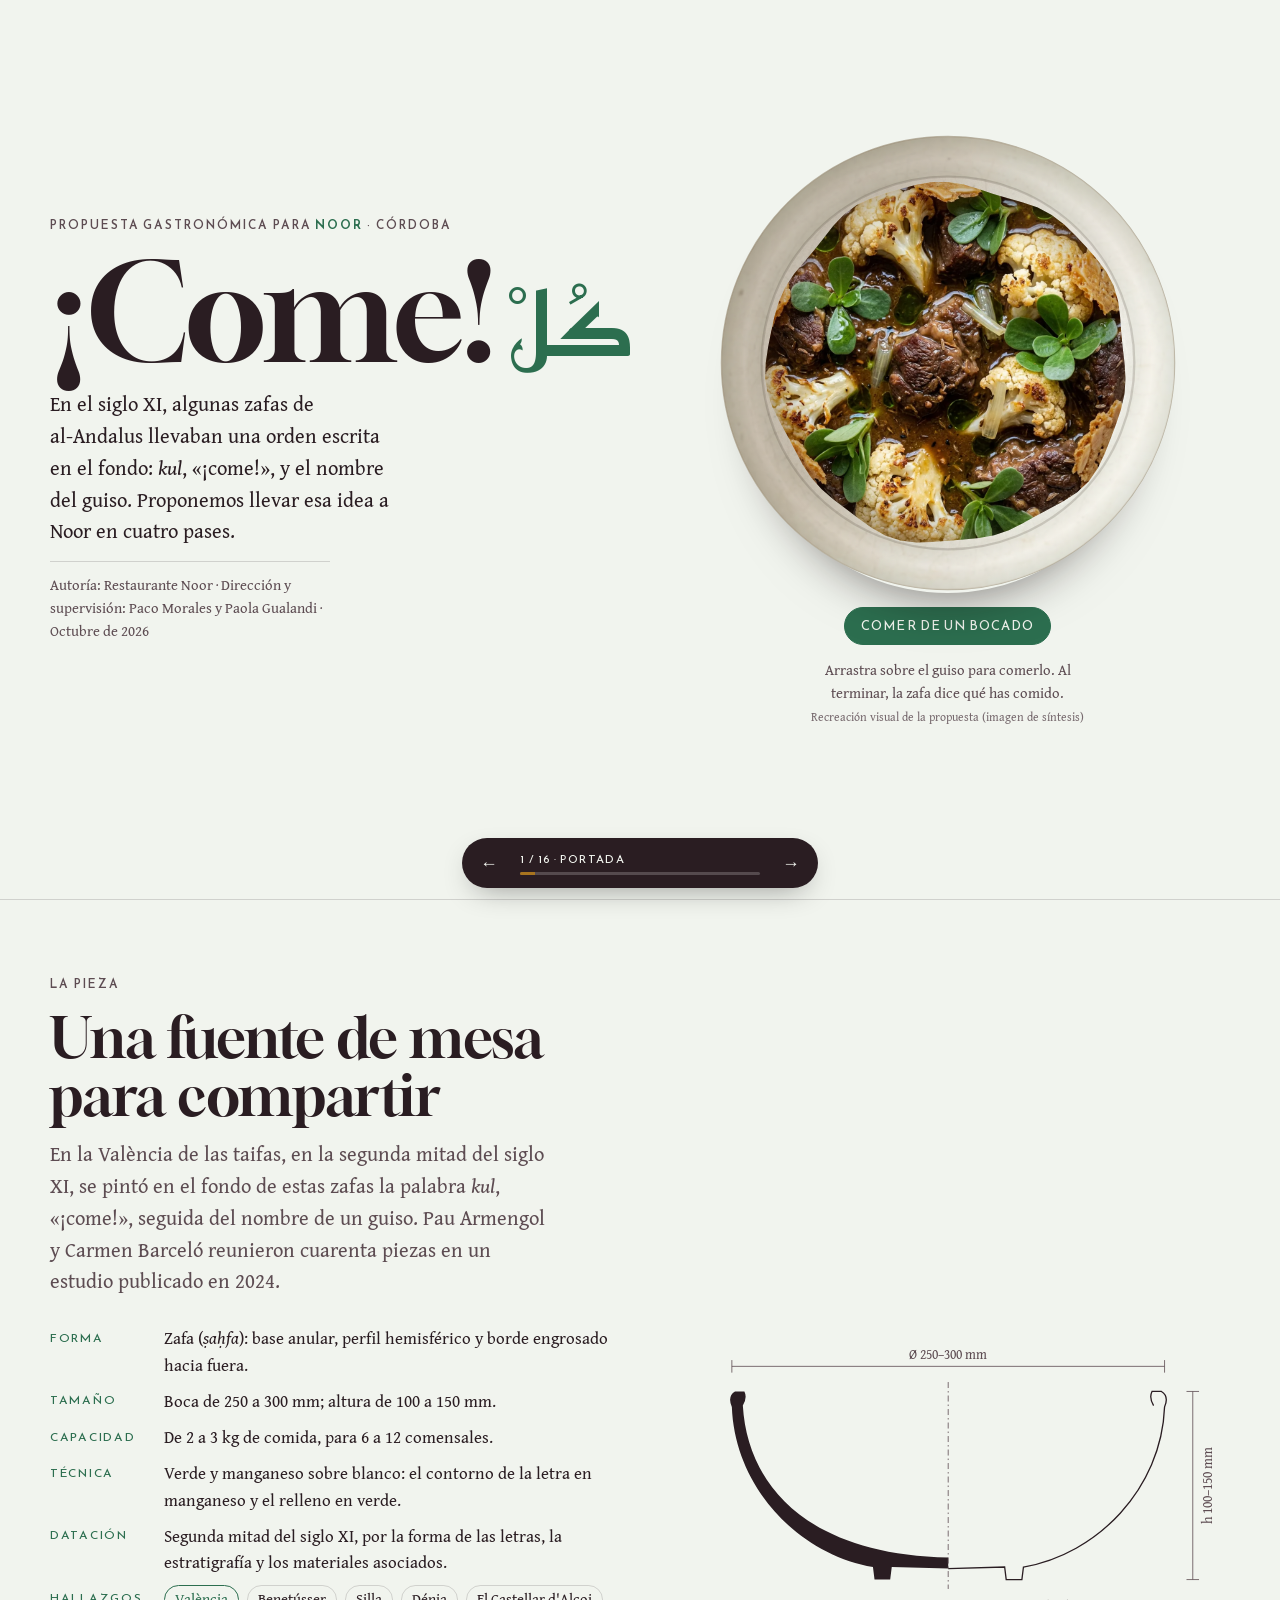
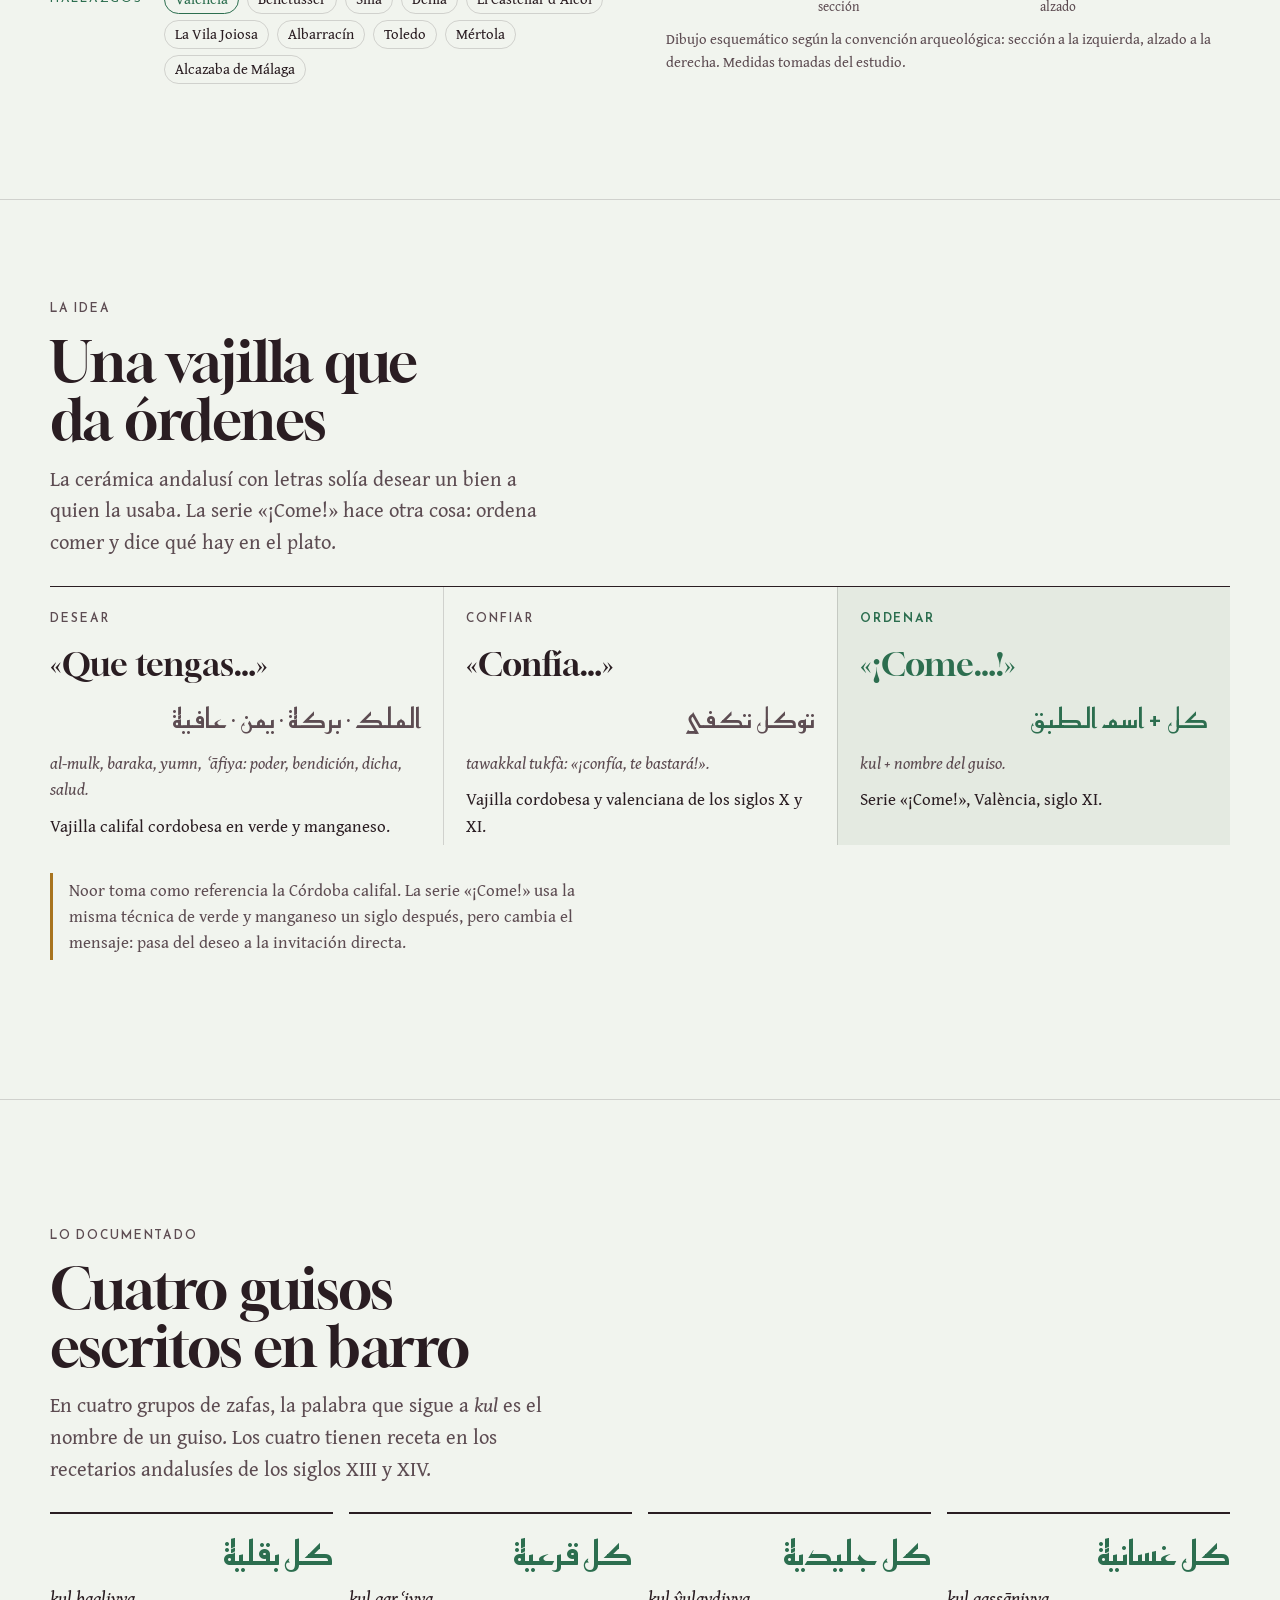
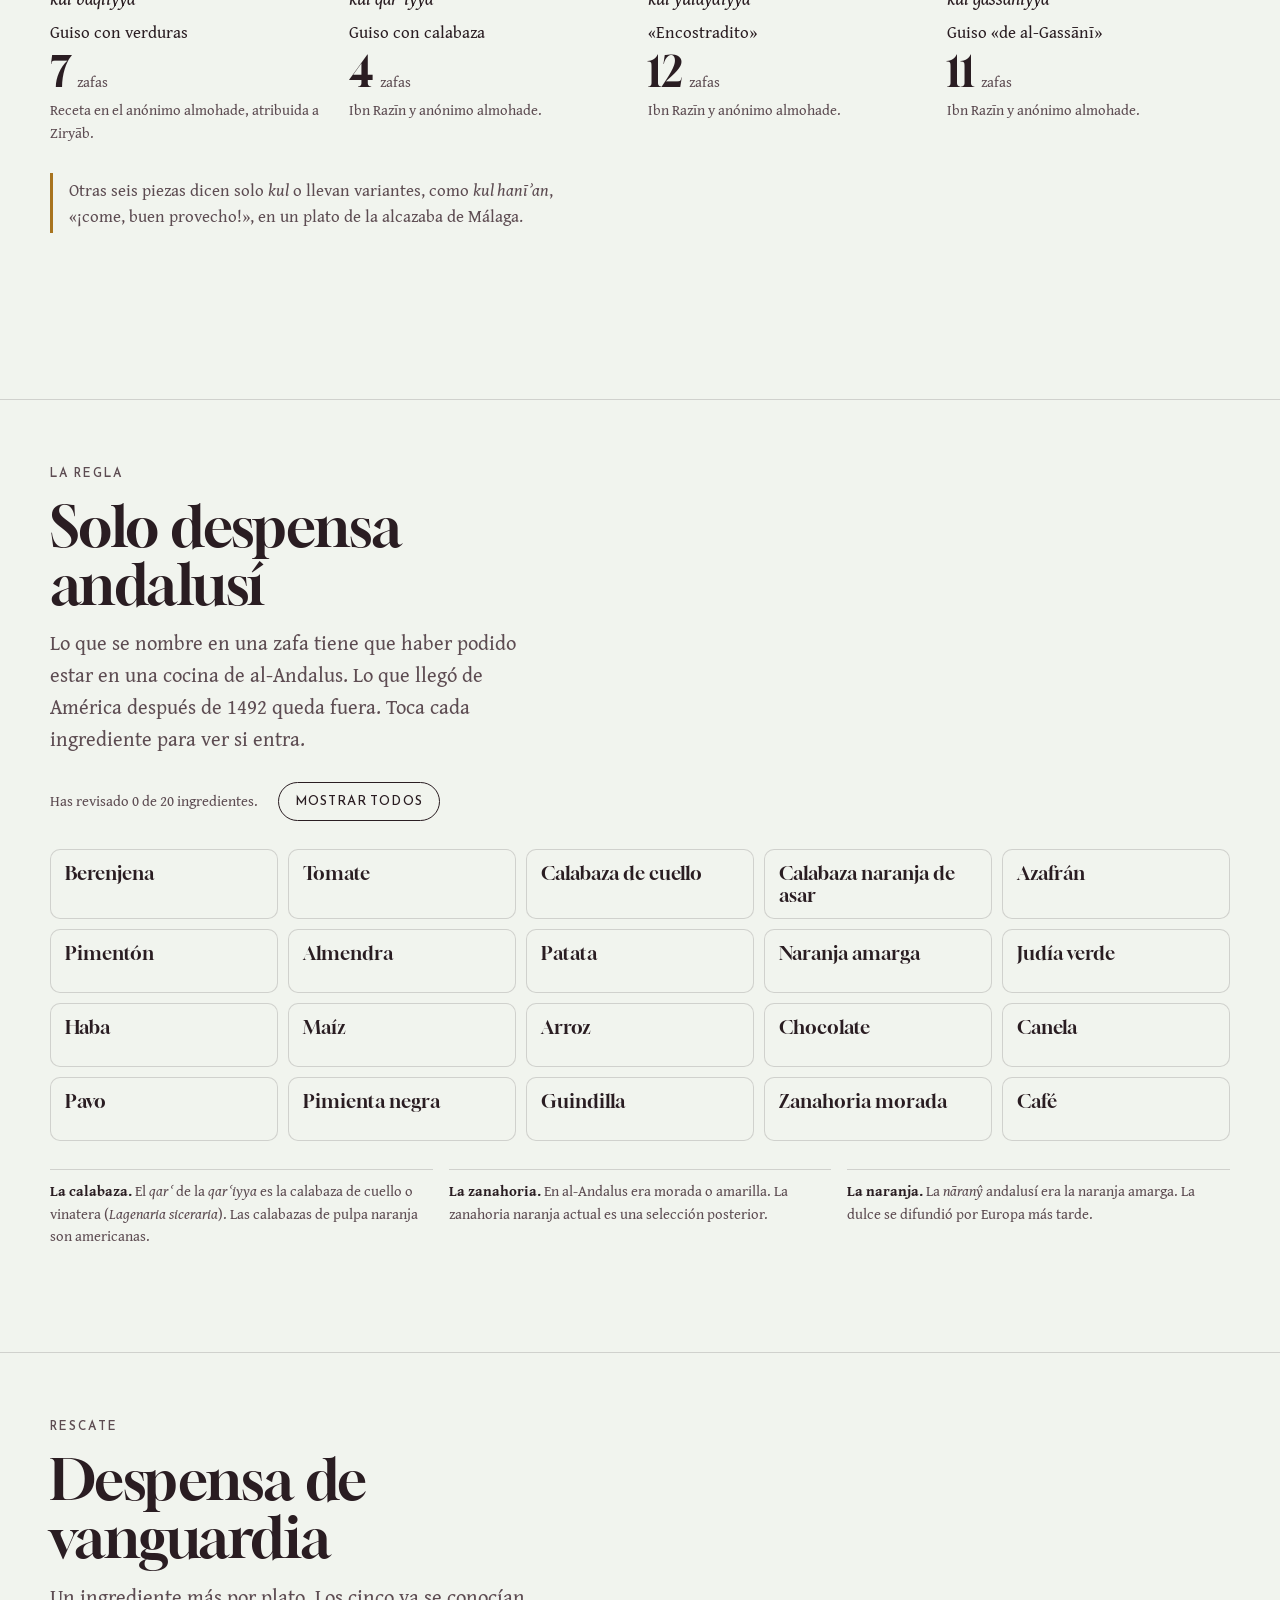
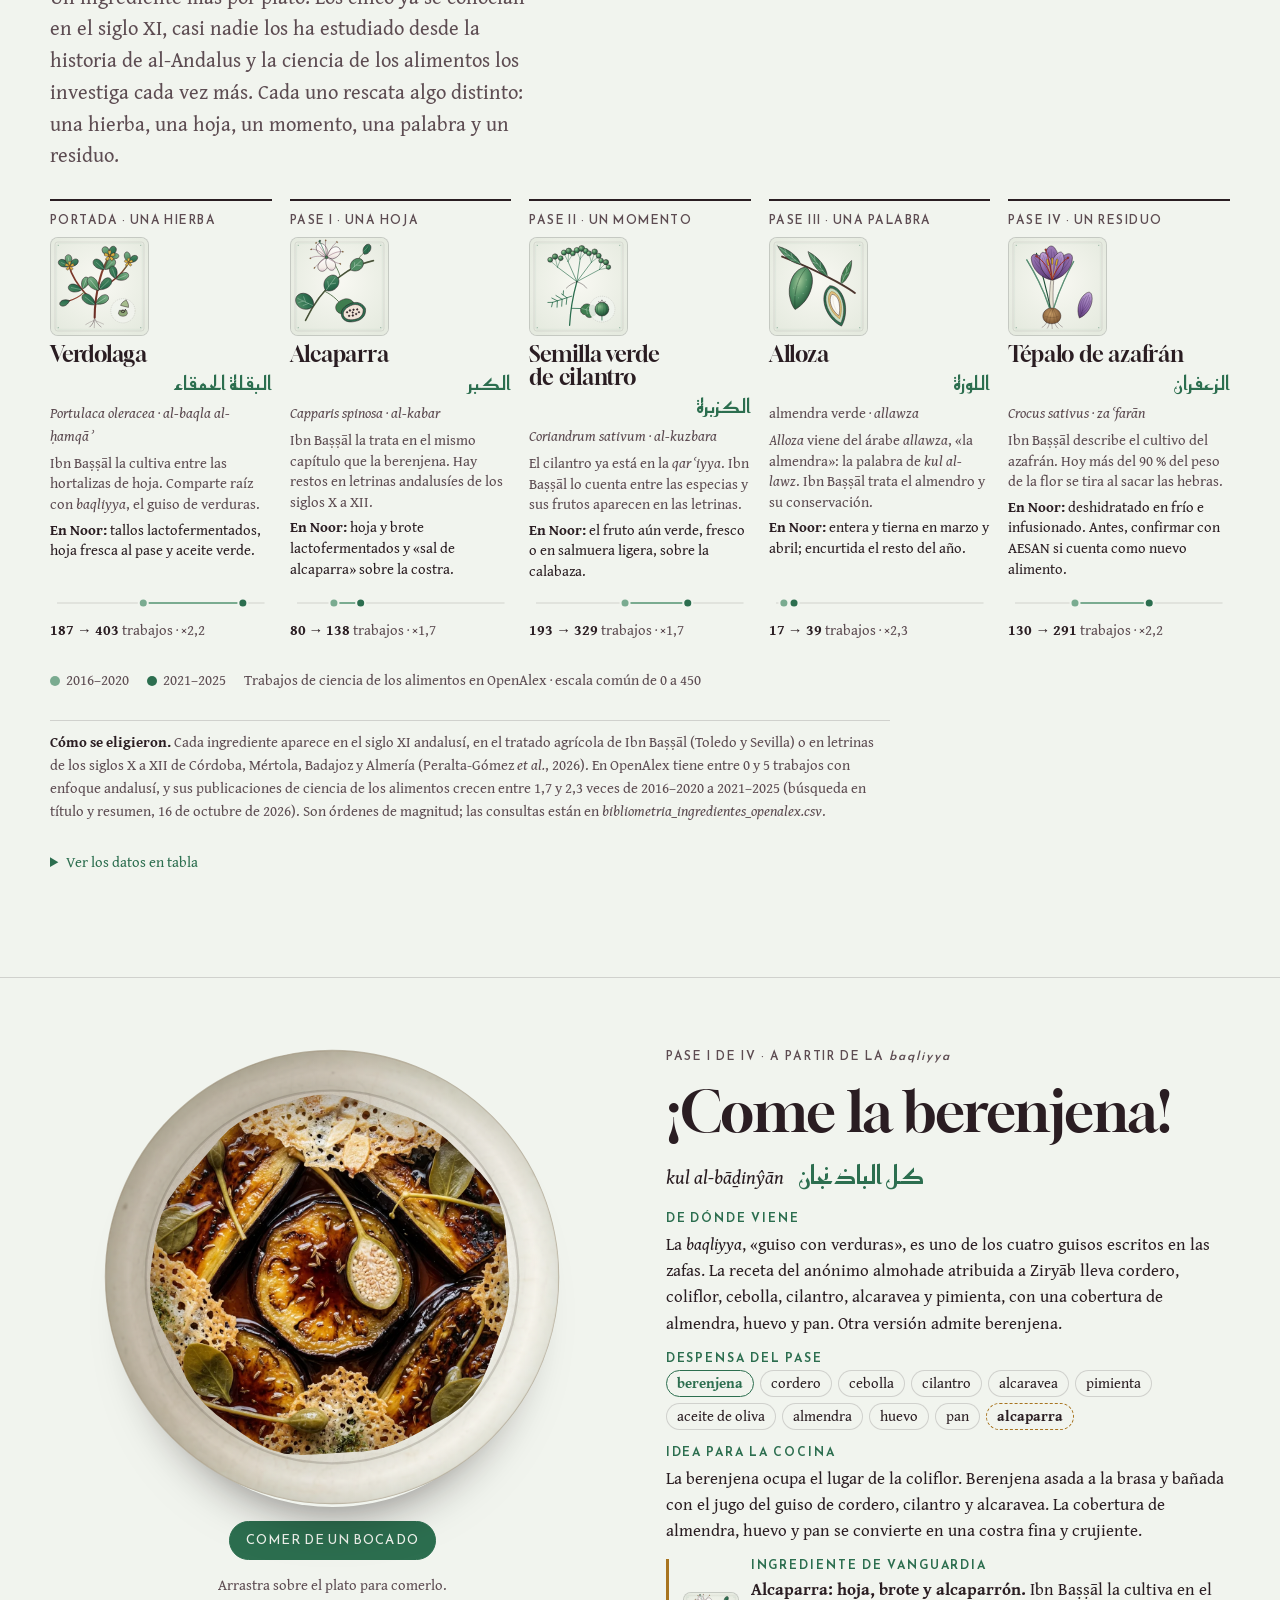
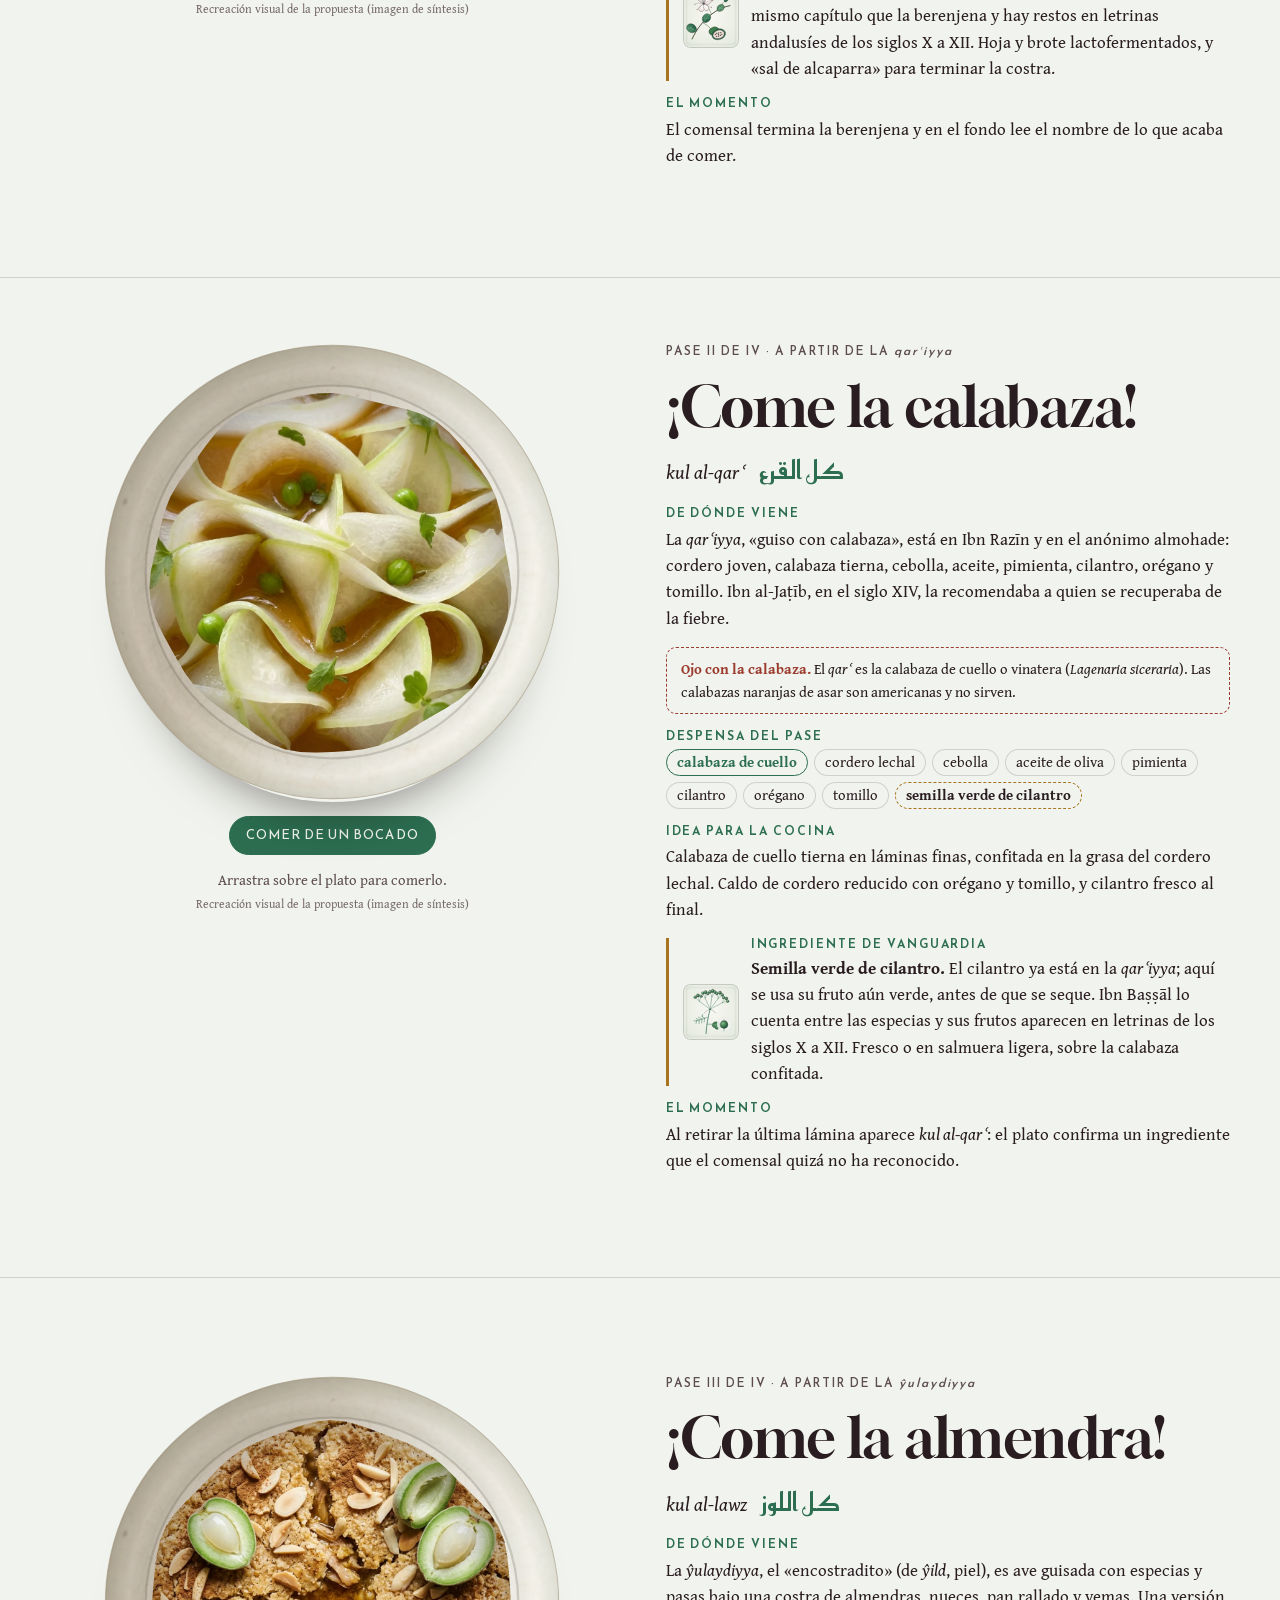
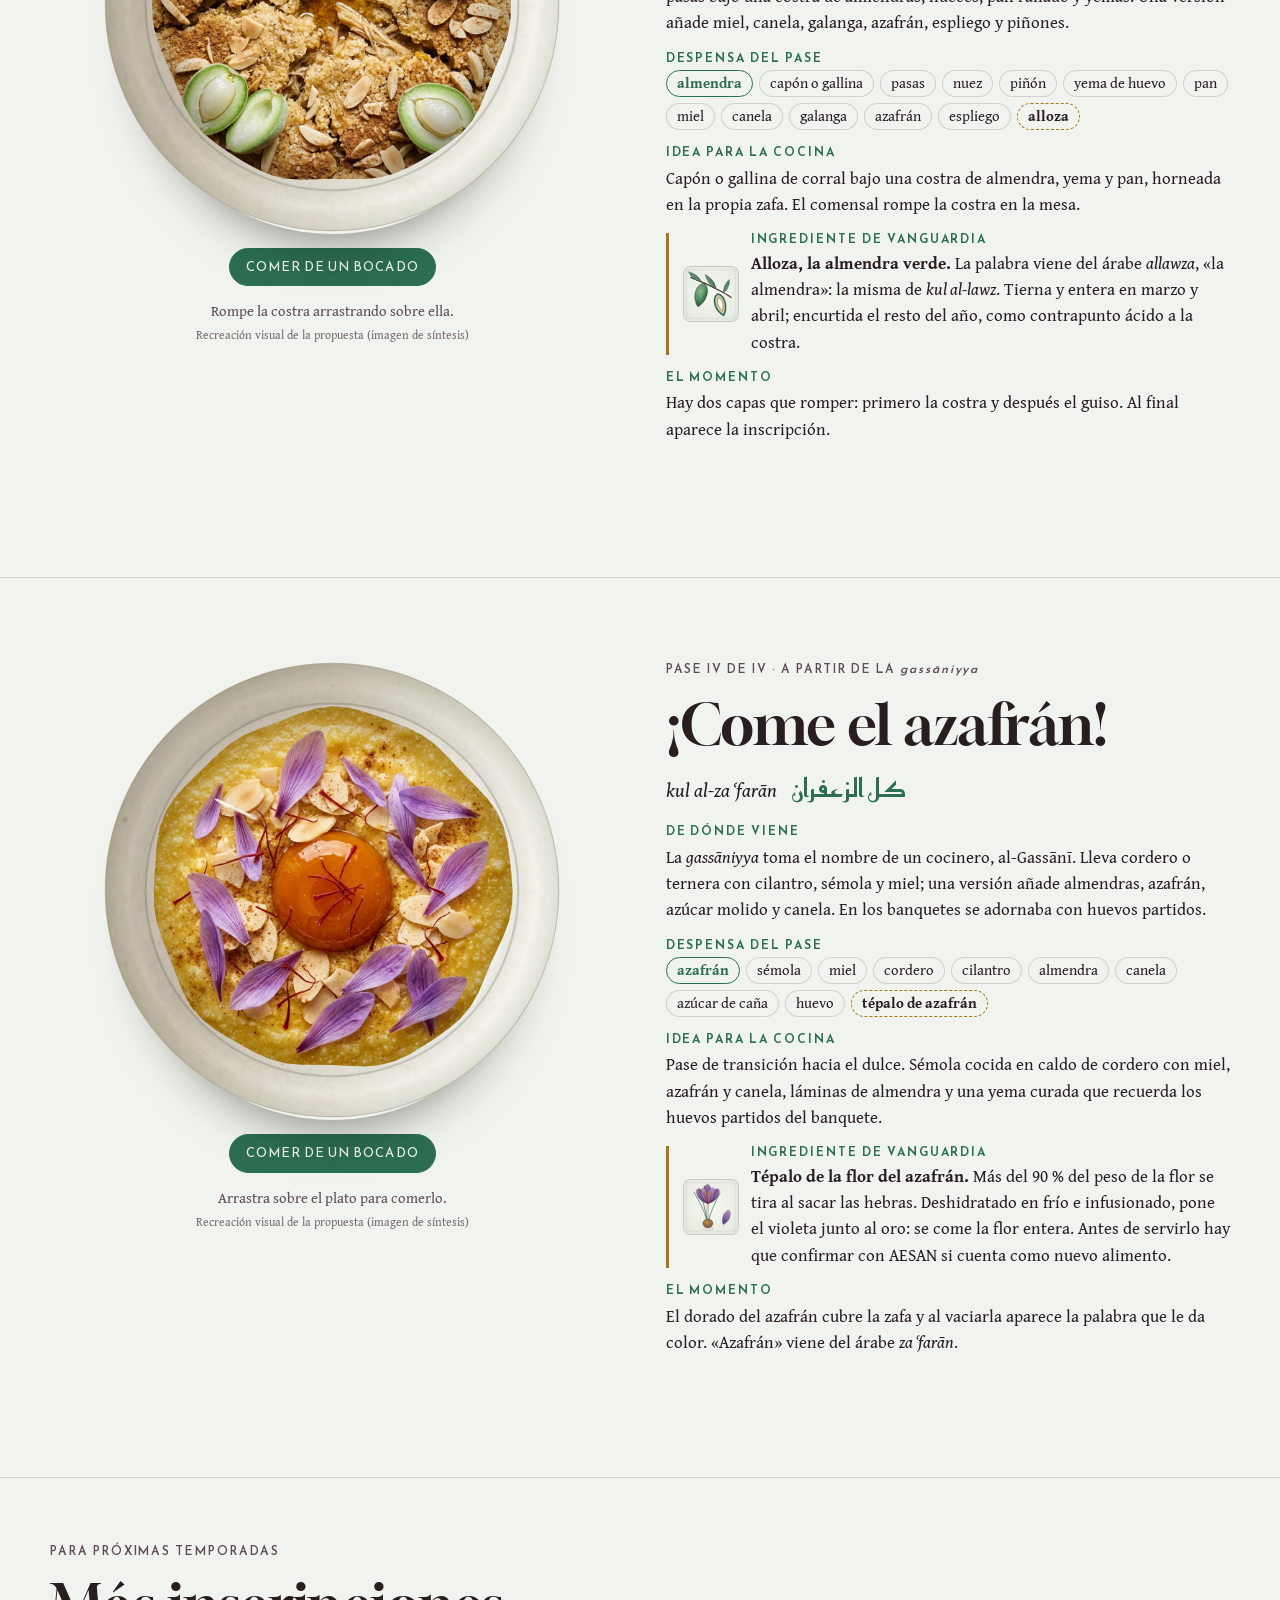
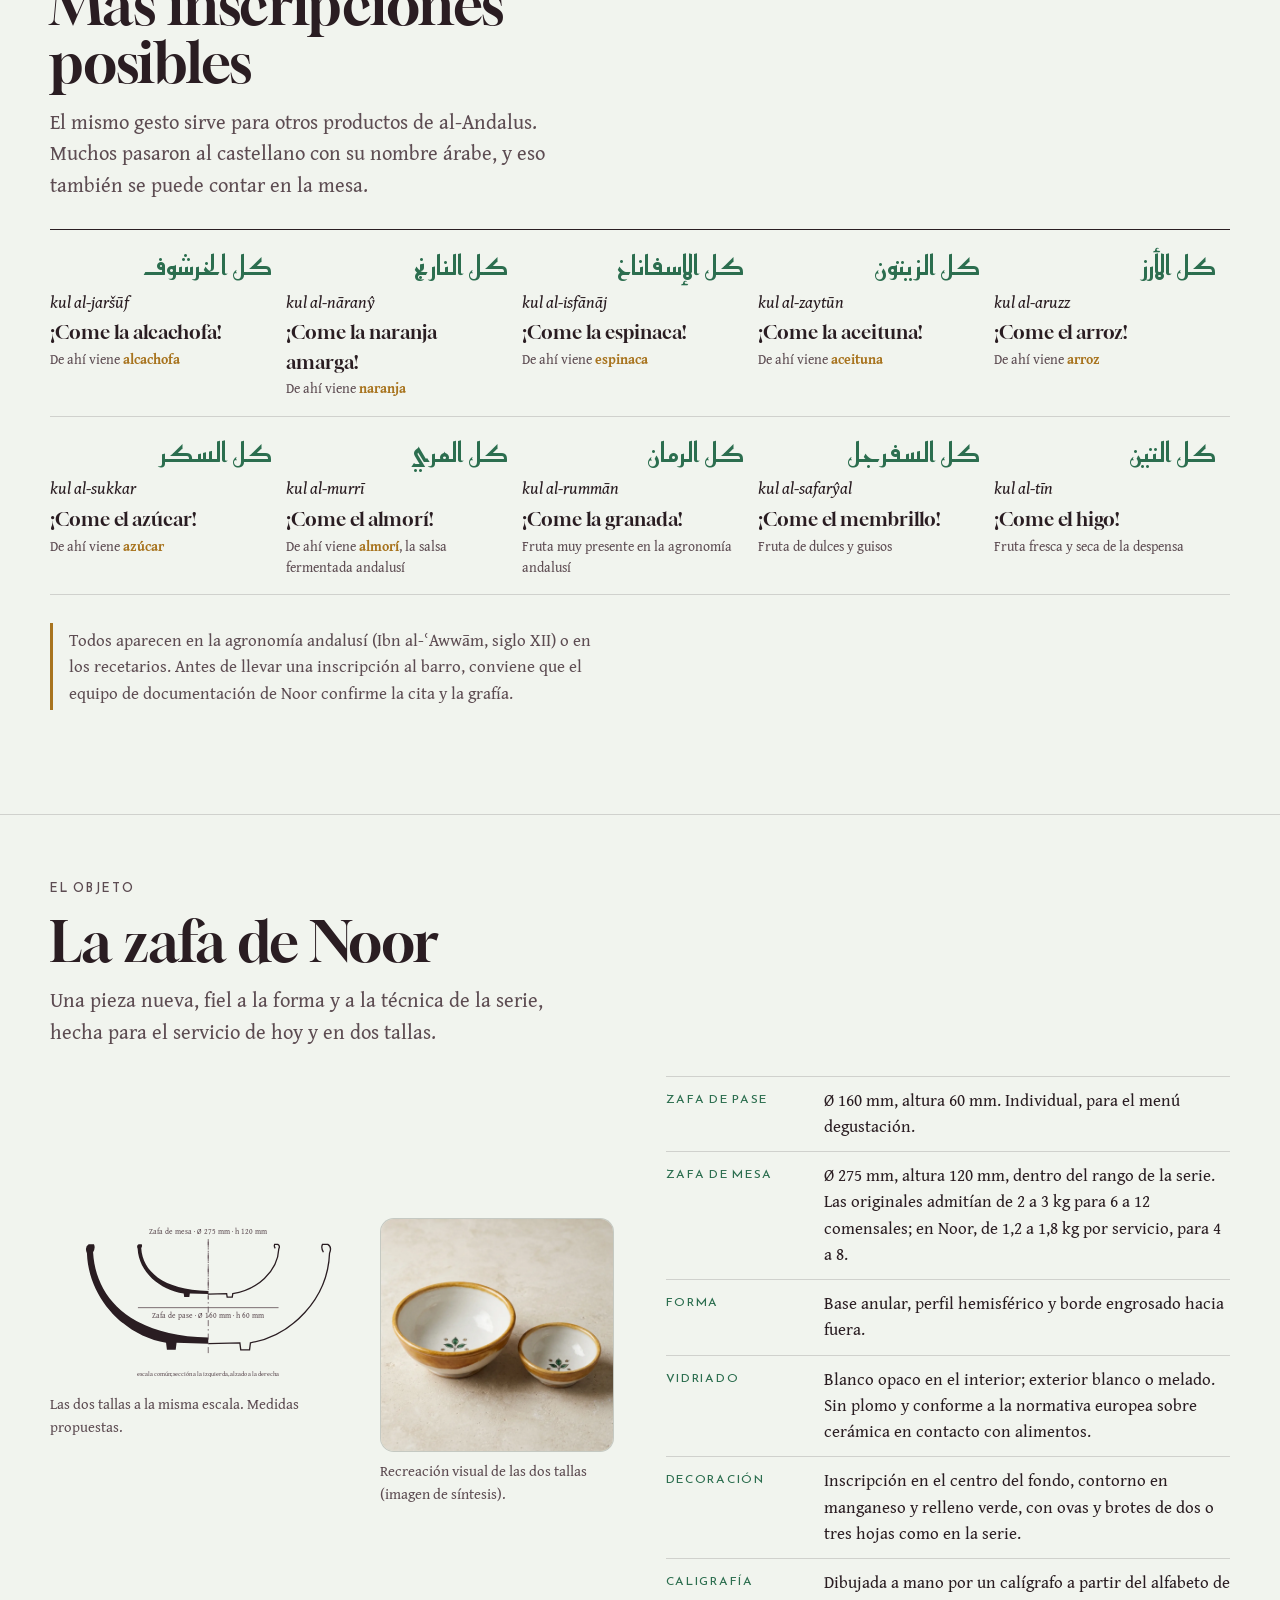
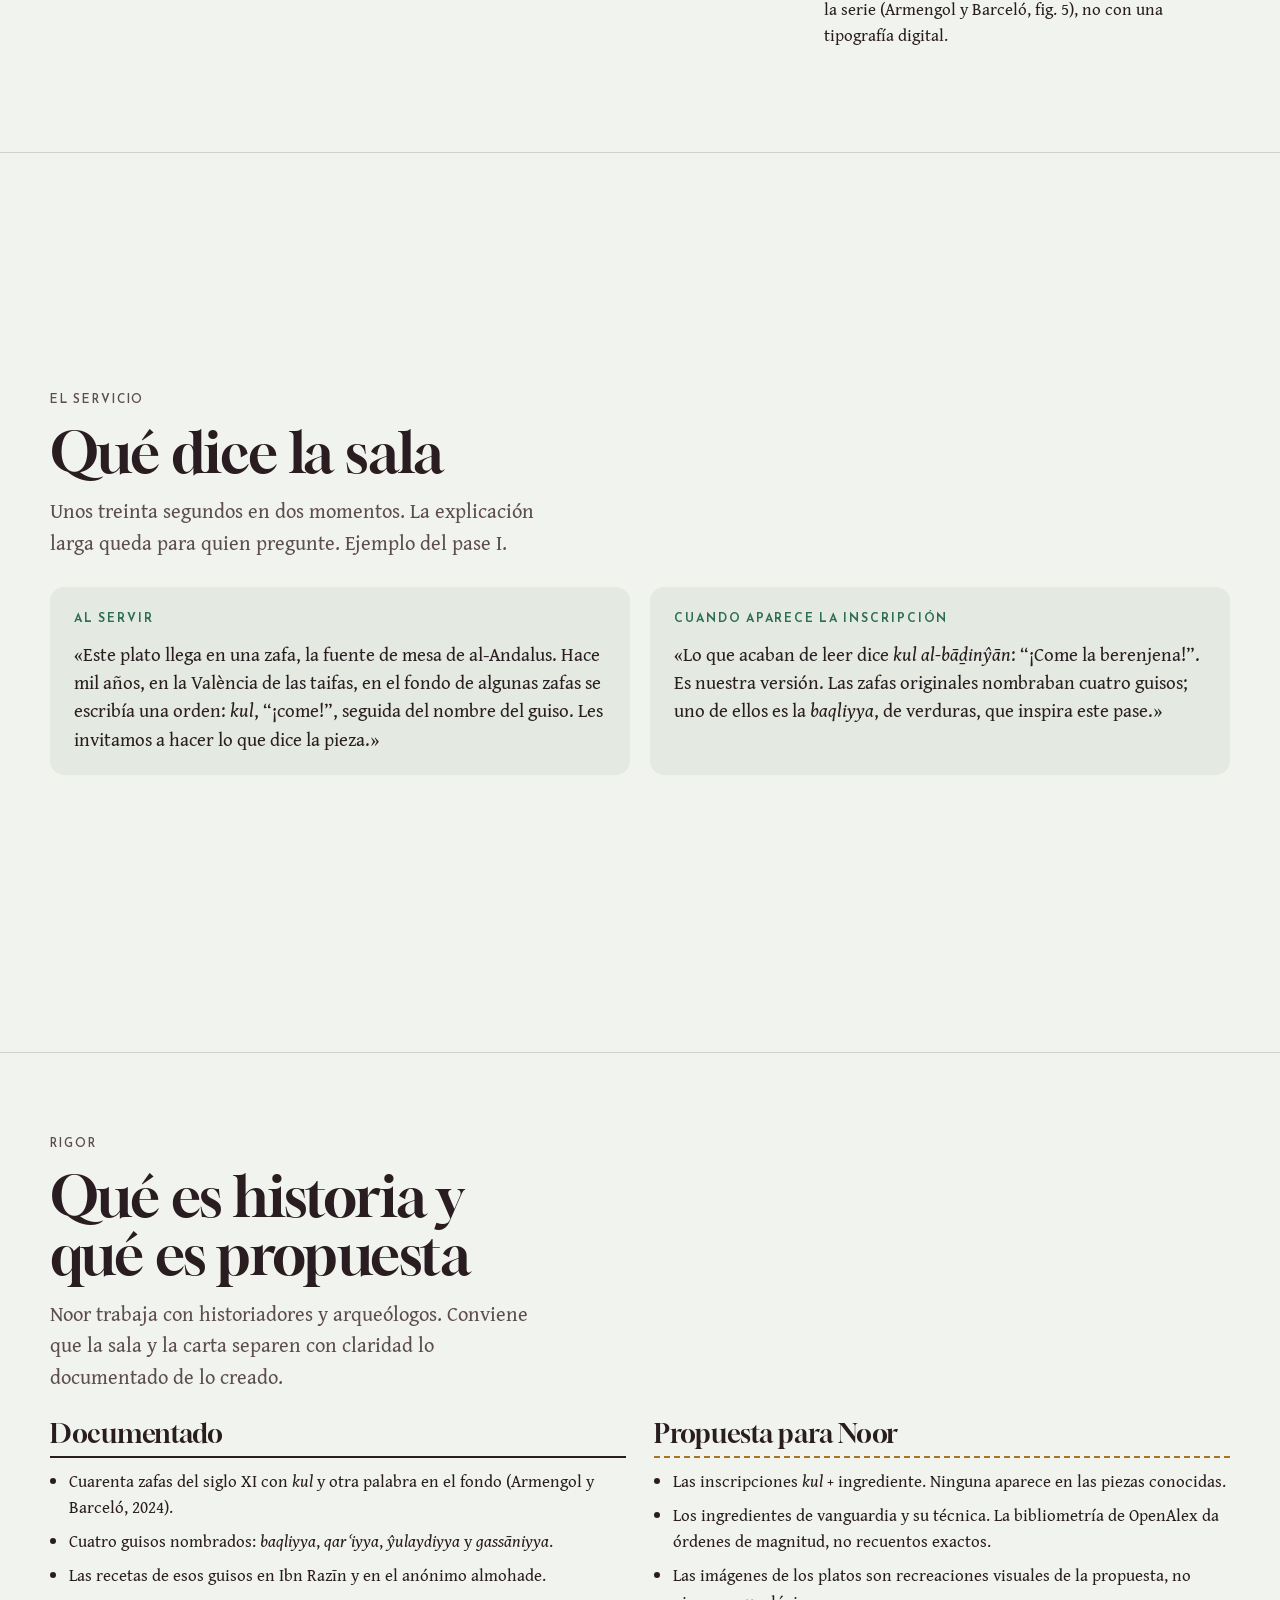
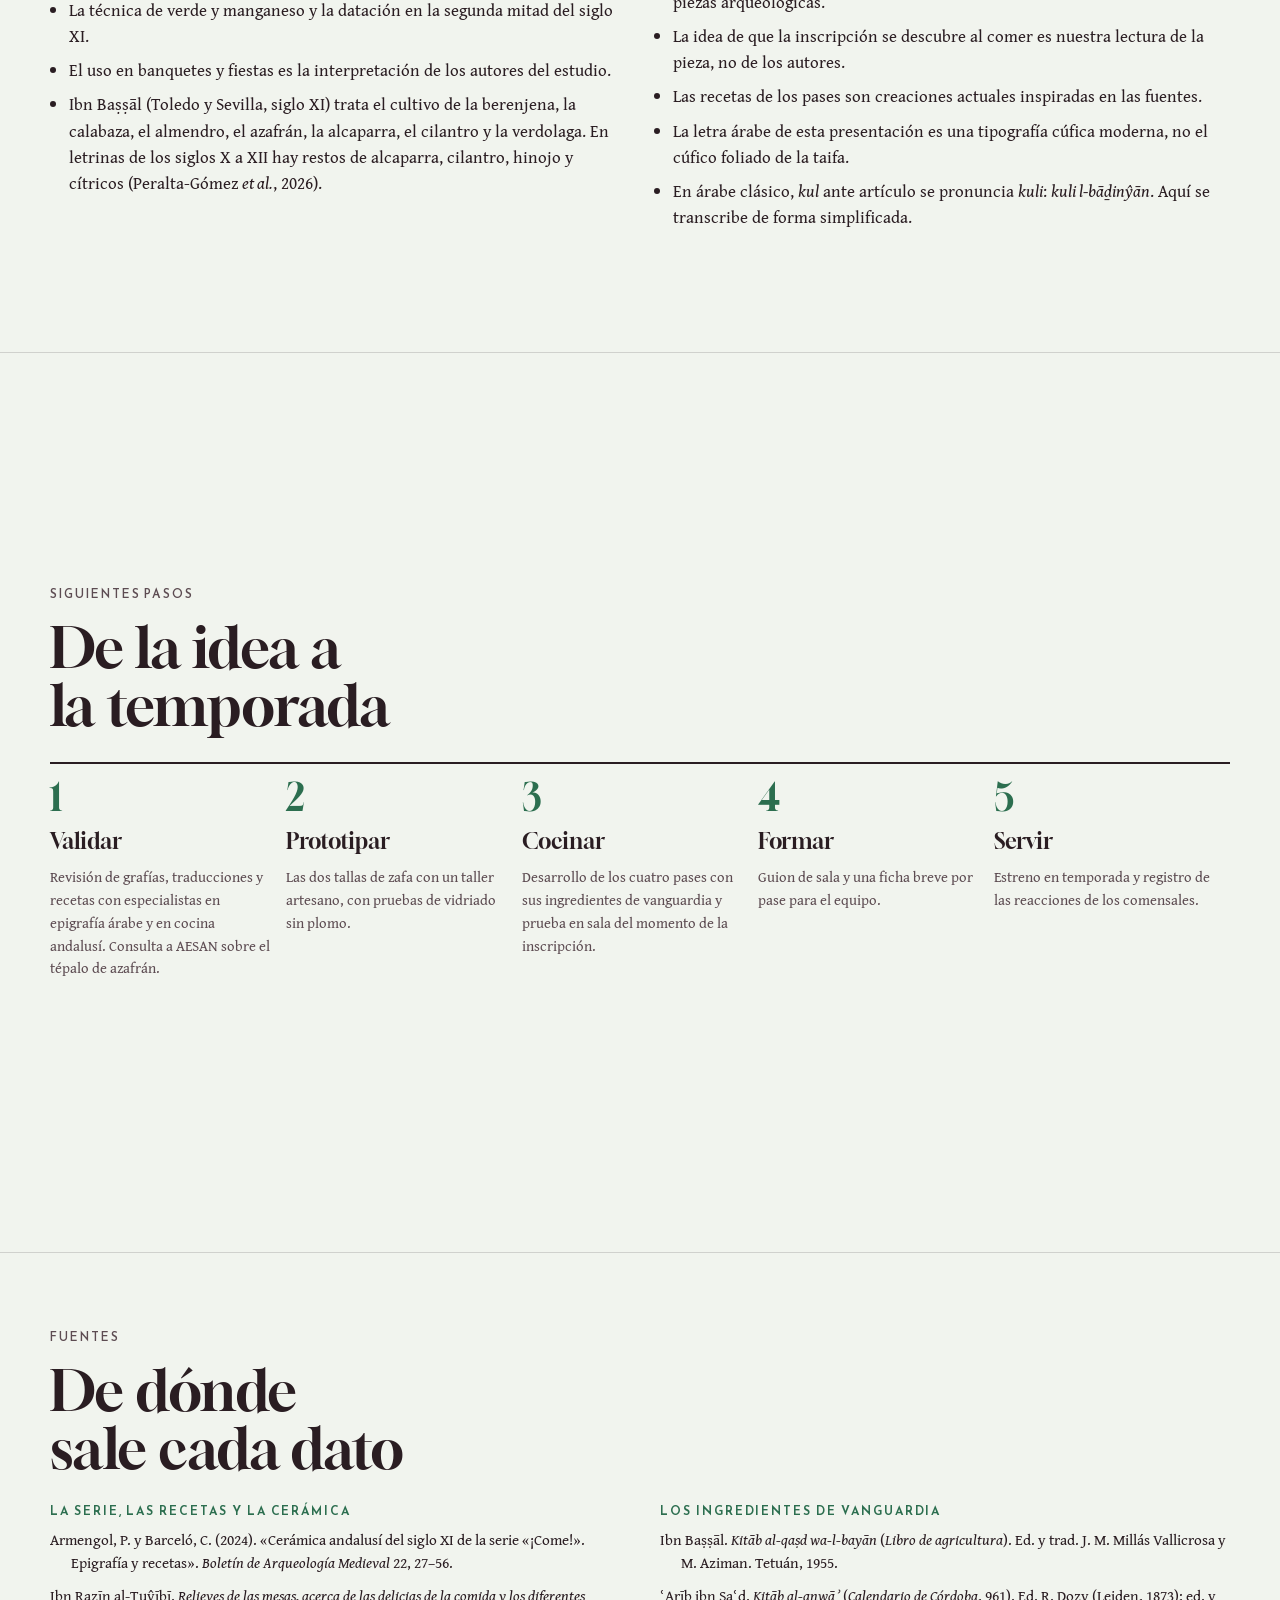
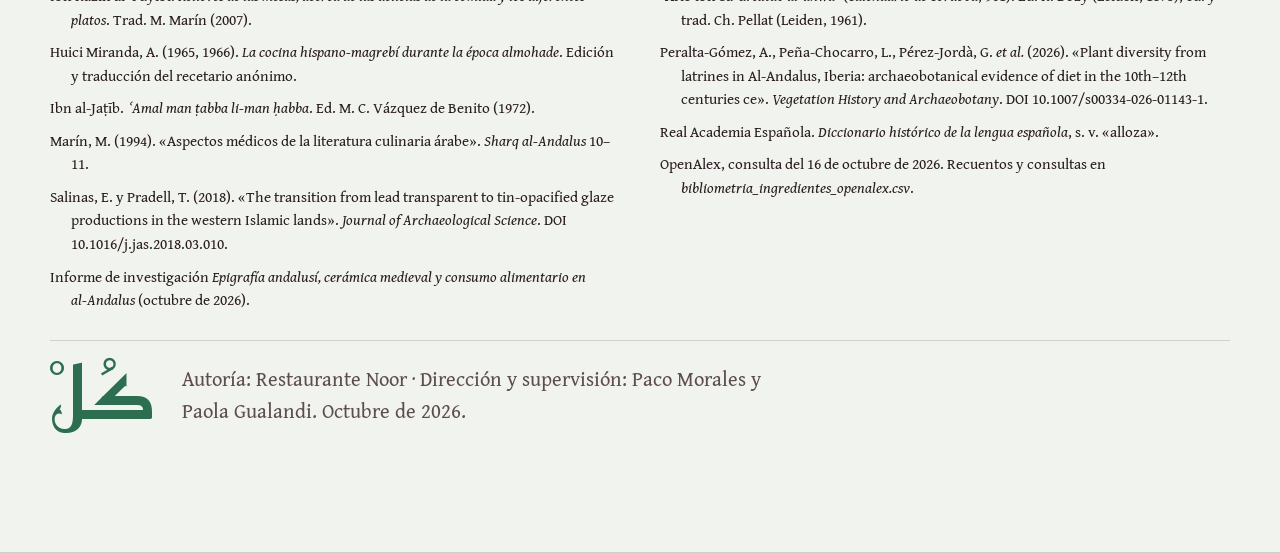
==== commit 6ba9b7b4: "Integrar despensa de vanguardia, recreaciones visuales de platos, laminas botanicas y PDF de 16 lami" ====
--- a/02_Propuesta_Noor_Zafas_Kul/index.html
+++ b/02_Propuesta_Noor_Zafas_Kul/index.html
@@ -14,9 +14,21 @@
   <meta name="copyright" content="Restaurante Noor">
   <meta name="description" content="Propuesta gastronómica y de vajilla inspirada en la epigrafía cúfica de zafas andalusíes del siglo XI para Restaurante Noor. Autoría: Restaurante Noor.">
   <title>¡Come! (Kul) · Noor (Paco Morales & Paola Gualandi)</title>
-<link rel="preconnect" href="https://fonts.googleapis.com">
-<link rel="preconnect" href="https://fonts.gstatic.com" crossorigin>
-<link rel="stylesheet" href="https://fonts.googleapis.com/css2?family=Gloock&family=Gentium+Book+Plus:ital,wght@0,400;0,700;1,400&family=Reem+Kufi:wght@400;500;600;700&family=Amiri&display=swap">
+  <link rel="icon" href="../assets/favicon.svg" type="image/svg+xml">
+  <link rel="canonical" href="https://leogallardo97-bit.github.io/zafas-kul-noor/">
+  <meta property="og:type" content="website">
+  <meta property="og:locale" content="es_ES">
+  <meta property="og:site_name" content="¡Come! (كُلْ · Kul) · Restaurante Noor">
+  <meta property="og:title" content="¡Come! (كُلْ · Kul) · Propuesta gastronómica para Noor">
+  <meta property="og:description" content="Zafas andalusíes del siglo XI que ordenan «¡come!» y nombran el guiso: cuatro pases y una despensa de vanguardia. Autoría: Restaurante Noor · Dirección y supervisión: Paco Morales y Paola Gualandi.">
+  <meta property="og:url" content="https://leogallardo97-bit.github.io/zafas-kul-noor/">
+  <meta property="og:image" content="https://leogallardo97-bit.github.io/zafas-kul-noor/assets/img/og-kul.jpg">
+  <meta property="og:image:width" content="1200">
+  <meta property="og:image:height" content="630">
+  <meta property="og:image:alt" content="Portada de la propuesta: «¡Come!» y una zafa con la inscripción cúfica كل بقلية en verde y manganeso sobre blanco de estaño.">
+  <meta name="twitter:card" content="summary_large_image">
+<link rel="stylesheet" href="../assets/fonts/fonts.css">
+<link rel="preload" as="image" href="../assets/img/plato-baqliyya.webp" type="image/webp">
 <style>
 /* Layout: una secuencia vertical de láminas a pantalla completa; cada lámina es una página de la propuesta, con la zafa como objeto central. */
 :root {
@@ -34,6 +46,9 @@
   --glaze-edge: #d9ddd2;
   --ink-green: #3f7d4f;
   --ink-mn: #2b1e1f;
+  /* minigráficos: un tono en dos pasos (2016–2020 → 2021–2025), validados como rampa ordinal */
+  --t-a: #7aab90;
+  --t-b: #2c6e4f;
 
   --f-display: "Gloock", "Georgia", "Times New Roman", serif;
   --f-body: "Gentium Book Plus", "Gentium Plus", "Charis SIL", "Georgia", serif;
@@ -52,17 +67,21 @@
     --tin: #18120f; --tin-2: #231b1a; --ink: #eceee6; --ink-2: #b9aea9;
     --copper: #6fbf8f; --melado: #d9a653; --line: rgba(236, 238, 230, .16);
     --ok: #6fbf8f; --no: #e08a74; color-scheme: dark;
+    --t-a: #3d7a59; --t-b: #6fbf8f;
   }
 }
 :root[data-theme="dark"] {
   --tin: #18120f; --tin-2: #231b1a; --ink: #eceee6; --ink-2: #b9aea9;
   --copper: #6fbf8f; --melado: #d9a653; --line: rgba(236, 238, 230, .16);
   --ok: #6fbf8f; --no: #e08a74; color-scheme: dark;
+  --t-a: #3d7a59; --t-b: #6fbf8f;
 }
 
 html { scroll-snap-type: y proximity; scroll-behavior: auto; }
-body { background: var(--tin); color: var(--ink); font-family: var(--f-body); font-size: var(--fs-body); line-height: 1.55; }
+body { margin: 0; background: var(--tin); color: var(--ink); font-family: var(--f-body); font-size: var(--fs-body); line-height: 1.55; }
 * { box-sizing: border-box; }
+[hidden] { display: none !important; }
+.nw { white-space: nowrap; }
 h1, h2, h3 { font-family: var(--f-display); font-weight: 400; line-height: 1.04; margin: 0; text-wrap: balance; letter-spacing: -.01em; }
 p { margin: 0; }
 [lang="ar"] { font-family: var(--f-kufi); }
@@ -98,12 +117,13 @@
 
 /* Zafa interactiva */
 .zafa { margin: 0; display: grid; gap: 14px; justify-items: center; }
-.zafa-stage { position: relative; width: min(100%, 460px); aspect-ratio: 1; max-width: 100%; }
+.zafa-stage { position: relative; width: min(100%, 460px, 56vh); width: min(100%, 460px, 56dvh); aspect-ratio: 1; max-width: 100%; }
 .zafa-stage svg, .zafa-stage canvas { position: absolute; inset: 0; width: 100%; height: 100%; }
 .zafa-stage canvas { touch-action: none; cursor: grab; transition: opacity .9s ease; border-radius: 50%; }
 .zafa-stage canvas:active { cursor: grabbing; }
 .zafa-stage canvas.gone { opacity: 0; pointer-events: none; }
 .zafa-stage .plate-shadow { position: absolute; inset: 4% 4% 0; border-radius: 50%; box-shadow: 0 30px 50px -28px rgba(20, 10, 10, .55); }
+.zafa-stage .print-dish { display: none; }
 .zafa-controls { display: flex; gap: 10px; flex-wrap: wrap; justify-content: center; }
 .btn { border: 1px solid var(--ink); background: transparent; padding: 8px 16px; border-radius: 999px; cursor: pointer; font-family: var(--f-kufi); font-size: .82rem; letter-spacing: .08em; text-transform: uppercase; }
 .btn:hover { background: var(--ink); color: var(--tin); }
@@ -113,6 +133,7 @@
 .zafa-cap .reading { display: grid; gap: 2px; color: var(--ink); }
 .zafa-cap .reading .ar-line { font-family: var(--f-kufi); font-size: 1.5rem; color: var(--copper); font-weight: 600; }
 .zafa-cap .reading .es { font-family: var(--f-display); font-size: 1.35rem; }
+.zafa-cap .synth-note { display: block; font-size: .74rem; color: var(--ink-2); opacity: .82; margin-top: 3px; }
 
 /* La pieza */
 .facts { display: grid; grid-template-columns: max-content minmax(0, 1fr); gap: 10px 22px; margin: 0; }
@@ -173,7 +194,53 @@
 .traps b { color: var(--ink); font-weight: 700; }
 @media (max-width: 760px) { .traps { grid-template-columns: minmax(0, 1fr); } }
 
+/* Despensa de vanguardia */
+.vgrid { display: grid; grid-template-columns: repeat(5, minmax(0, 1fr)); gap: 18px; }
+@media (max-width: 1080px) { .vgrid { grid-template-columns: repeat(3, minmax(0, 1fr)); } }
+@media (max-width: 760px) { .vgrid { grid-template-columns: repeat(2, minmax(0, 1fr)); } }
+@media (max-width: 480px) { .vgrid { grid-template-columns: minmax(0, 1fr); } }
+.vcard { border-top: 2px solid var(--ink); padding-top: 10px; display: flex; flex-direction: column; gap: 5px; min-width: 0; }
+.vcard .trend { margin-top: auto; padding-top: 4px; }
+.vcard .label { letter-spacing: .12em; }
+.vcard h3 { font-size: 1.38rem; }
+.vcard .ar { font-family: var(--f-kufi); font-size: 1.22rem; color: var(--copper); font-weight: 600; line-height: 1.35; }
+.vcard .lat { font-size: var(--fs-small); color: var(--ink-2); }
+.vcard .ev, .vcard .tech { font-size: var(--fs-small); line-height: 1.4; }
+.vcard .ev { color: var(--ink-2); }
+.vcard .plate { margin: 2px 0; width: clamp(78px, 11vh, 112px); width: clamp(78px, 11dvh, 112px); aspect-ratio: 1; border-radius: 8px; overflow: hidden; background: var(--tin-2); border: 1px solid var(--line); }
+.vcard .plate img { width: 100%; height: 100%; object-fit: cover; display: block; }
+.trend { margin: 2px 0 0; display: grid; gap: 2px; }
+.trend svg { width: 100%; height: auto; display: block; overflow: visible; }
+.trend .track { stroke: var(--line); stroke-width: 1; }
+.trend .link { stroke: var(--t-a); stroke-width: 2; stroke-linecap: round; }
+.trend .dot-a { fill: var(--t-a); stroke: var(--tin); stroke-width: 2; }
+.trend .dot-b { fill: var(--t-b); stroke: var(--tin); stroke-width: 2; }
+.trend .hit { fill: transparent; outline: none; }
+.trend .hit:focus-visible { stroke: var(--copper); stroke-width: 1.5; }
+.trend figcaption { font-size: var(--fs-small); color: var(--ink-2); font-variant-numeric: tabular-nums; }
+.trend figcaption b { color: var(--ink); font-weight: 700; }
+.vlegend { display: flex; flex-wrap: wrap; gap: 6px 18px; align-items: center; font-size: var(--fs-small); color: var(--ink-2); margin: 0; padding: 0; list-style: none; }
+.vlegend li { display: inline-flex; align-items: center; gap: 6px; }
+.vlegend .sw { width: 10px; height: 10px; border-radius: 50%; display: inline-block; }
+.method { font-size: var(--fs-small); color: var(--ink-2); border-top: 1px solid var(--line); padding-top: 10px; max-width: 120ch; }
+.method b { color: var(--ink); }
+.vdata summary { cursor: pointer; font-size: var(--fs-small); color: var(--copper); width: max-content; }
+.vdata .scroll { overflow-x: auto; }
+.vdata table { border-collapse: collapse; font-size: .86rem; margin-top: 8px; font-variant-numeric: tabular-nums; }
+.vdata th, .vdata td { text-align: left; padding: 4px 14px 4px 0; border-bottom: 1px solid var(--line); vertical-align: top; }
+.vdata th { font-weight: 700; }
+.vdata thead th + th { text-align: right; }
+.vdata td.n { text-align: right; }
+.vtip { position: fixed; z-index: 20; pointer-events: none; background: var(--ink); color: var(--tin); border-radius: 8px; padding: 6px 10px; font-size: .82rem; line-height: 1.35; box-shadow: 0 8px 24px -10px rgba(0, 0, 0, .5); }
+.vtip b { font-size: 1rem; font-weight: 700; }
+.vtip .key { display: inline-block; width: 12px; height: 2px; vertical-align: middle; margin-right: 6px; }
+
 /* Pases */
+@media (min-width: 861px) {
+  /* el plato acompaña la lectura cuando el texto es más alto que la ventana */
+  .pase .two { align-items: start; }
+  .pase .zafa { position: sticky; top: max(24px, calc(50vh - 290px)); top: max(24px, calc(50dvh - 290px)); }
+}
 .pase .eyebrow-ar { font-family: var(--f-kufi); color: var(--copper); }
 .pase h2 { font-size: var(--fs-h2); }
 .pase .say { display: flex; flex-wrap: wrap; gap: 4px 14px; align-items: baseline; font-size: 1.2rem; }
@@ -186,6 +253,9 @@
 .chips li.star { border-color: var(--copper); color: var(--copper); font-weight: 700; }
 .warn { border: 1px dashed var(--no); border-radius: 10px; padding: 10px 14px; font-size: var(--fs-small); }
 .warn b { color: var(--no); }
+.chips li.vanguard { border-style: dashed; border-color: var(--melado); font-weight: 700; }
+.block.vanguard { border-left: 3px solid var(--melado); padding-left: 14px; display: grid; grid-template-columns: 56px minmax(0, 1fr); gap: 4px 12px; align-items: center; }
+.block.vanguard .vthumb { grid-row: 1 / span 2; width: 56px; height: 56px; border-radius: 8px; border: 1px solid var(--line); background: var(--tin-2); display: block; }
 
 /* Banco de inscripciones */
 .bank { display: grid; grid-template-columns: repeat(auto-fill, minmax(min(100%, 210px), 1fr)); gap: 0; border-top: 1px solid var(--ink); }
@@ -196,7 +266,10 @@
 .bank .etym b { color: var(--melado); font-weight: 700; }
 
 /* Zafa de Noor */
-.sizes { display: grid; grid-template-columns: minmax(0, 1fr); gap: 6px; }
+.sizes { display: grid; grid-template-columns: minmax(0, 1.15fr) minmax(0, .85fr); gap: 14px; align-items: start; }
+@media (max-width: 560px) { .sizes { grid-template-columns: minmax(0, 1fr); } }
+.zafa-render { margin: 0; display: grid; gap: 8px; }
+.zafa-render img { width: 100%; height: auto; aspect-ratio: 1; object-fit: cover; border-radius: 14px; border: 1px solid var(--line); background: var(--tin-2); display: block; }
 .specs { display: grid; gap: 12px; margin: 0; padding: 0; list-style: none; }
 .specs li { display: grid; grid-template-columns: 8.5em minmax(0, 1fr); gap: 14px; border-top: 1px solid var(--line); padding-top: 10px; }
 .specs li span { font-family: var(--f-kufi); font-size: var(--fs-label); letter-spacing: .14em; text-transform: uppercase; color: var(--copper); padding-top: .25em; }
@@ -226,9 +299,13 @@
 @media (max-width: 900px) { .road { grid-template-columns: minmax(0, 1fr); gap: 18px; } }
 
 /* Fuentes */
-.refs { margin: 0; padding: 0; list-style: none; display: grid; gap: 10px; max-width: 80ch; }
-.refs li { padding-left: 1.4em; text-indent: -1.4em; font-size: .98rem; }
-.closing { font-family: var(--f-kufi); font-size: clamp(3rem, 9vw, 6rem); color: var(--copper); line-height: 1.2; font-weight: 600; }
+.refs-cols { display: grid; grid-template-columns: repeat(2, minmax(0, 1fr)); gap: 18px 40px; }
+.refs-cols h3 { font-family: var(--f-kufi); font-size: var(--fs-label); letter-spacing: .16em; text-transform: uppercase; color: var(--copper); font-weight: 600; margin-bottom: 10px; }
+@media (max-width: 760px) { .refs-cols { grid-template-columns: minmax(0, 1fr); } }
+.refs { margin: 0; padding: 0; list-style: none; display: grid; gap: 9px; max-width: 80ch; }
+.refs li { padding-left: 1.4em; text-indent: -1.4em; font-size: .95rem; overflow-wrap: anywhere; }
+.closing-row { display: flex; flex-wrap: wrap; align-items: center; gap: 4px 28px; border-top: 1px solid var(--line); padding-top: 12px; }
+.closing { font-family: var(--f-kufi); font-size: clamp(2.6rem, 6vw, 4.4rem); color: var(--copper); line-height: 1.2; font-weight: 600; }
 
 /* Barra de navegación */
 .dock {
@@ -252,7 +329,7 @@
   .zafa-stage canvas, .dock .bar i { transition: none; }
 }
 
-/* Impresión: una lámina por página, inscripciones visibles */
+/* Impresión: una lámina por página, inscripciones y plato servido visibles */
 @page { size: 297mm 167mm; margin: 0; }
 @media print {
   html { scroll-snap-type: none; font-size: 10.5px; }
@@ -261,9 +338,11 @@
   .zafa-cap { min-height: 0; }
   body { background: #fff; }
   .slide { min-height: 167mm; height: 167mm; overflow: hidden; break-after: page; page-break-after: always; border: 0; padding-block: 10mm; padding-inline: 14mm; }
+  .slide:last-child { break-after: auto; page-break-after: auto; }
   .dock, .zafa-controls, .zafa-stage canvas, .zafa-cap .hint, .pantry-bar .btn { display: none !important; }
   .zafa-cap .reading { display: grid !important; }
   .zafa-stage { width: 62mm; }
+  .zafa-stage .print-dish { display: block; position: absolute; right: -5mm; bottom: -2mm; width: 22mm; height: 22mm; border-radius: 50%; object-fit: cover; border: 1.5px solid #fff; box-shadow: 0 2px 6px rgba(0, 0, 0, .28); }
   .two { grid-template-columns: minmax(0, 1fr) minmax(0, 1fr) !important; gap: 10mm; }
   .dishes { grid-template-columns: repeat(4, minmax(0, 1fr)) !important; }
   .trio { grid-template-columns: repeat(3, minmax(0, 1fr)) !important; }
@@ -282,10 +361,21 @@
   .item .name { font-size: .95rem; }
   .wrap { gap: 14px; }
   .lead { font-size: 1rem; }
+  .vgrid { grid-template-columns: repeat(5, minmax(0, 1fr)) !important; gap: 8px; }
+  .vcard h3 { font-size: 1.1rem; }
+  .vcard .ar { font-size: 1rem; }
+  .vcard .plate { width: 20mm; height: 20mm; }
+  .vcard .ev, .vcard .tech, .trend figcaption, .method { font-size: .74rem; }
+  .vdata, .vtip { display: none !important; }
+  .pase .zafa { position: static !important; }
+  .pase .two { align-items: center !important; }
+  .refs-cols { grid-template-columns: repeat(2, minmax(0, 1fr)) !important; gap: 6px 24px; }
+  .refs li { font-size: .82rem; }
+  .closing { font-size: 2.6rem; }
 }
 </style>
 
-<main id="deck" lang="es">
+<main id="deck" lang="es" data-glaze="../assets/img/zafa-esmalte.webp">
 
 <!-- 1 · Portada -->
 <section class="slide cover" data-title="Portada" id="portada">
@@ -293,15 +383,16 @@
     <div class="head">
       <p class="label">Propuesta gastronómica para <b>Noor</b> · Córdoba</p>
       <h1>¡Come!<span class="ar" lang="ar" dir="rtl">كُلْ</span></h1>
-      <p class="thesis">En el siglo XI, algunas zafas de al-Andalus llevaban una orden escrita en el fondo: <span class="tr">kul</span>, «¡come!», y el nombre del guiso. Proponemos llevar esa idea a Noor en cuatro pases.</p>
+      <p class="thesis">En el siglo XI, algunas zafas de <span class="nw">al-Andalus</span> llevaban una orden escrita en el fondo: <span class="tr">kul</span>, «¡come!», y el nombre del guiso. Proponemos llevar esa idea a Noor en cuatro pases.</p>
       <p class="byline">Autoría: Restaurante Noor · Dirección y supervisión: Paco Morales y Paola Gualandi · Octubre de 2026</p>
     </div>
-    <figure class="zafa" data-stew="baqliyya" data-text="كل بقلية" data-seed="11">
+    <figure class="zafa" data-stew="baqliyya" data-photo="../assets/img/plato-baqliyya.webp" data-text="كل بقلية" data-seed="11" data-eager data-alt="Baqliyya: guiso de cordero con coliflor, cebolla, cilantro y alcaravea, con verdolaga, que cubre el fondo de la zafa">
       <div class="zafa-stage"></div>
       <div class="zafa-controls"><button class="btn solid eat" type="button">Comer de un bocado</button><button class="btn reset" type="button" hidden>Volver a servir</button></div>
       <figcaption class="zafa-cap" aria-live="polite">
         <span class="hint">Arrastra sobre el guiso para comerlo. Al terminar, la zafa dice qué has comido.</span>
-        <span class="reading" hidden><span class="ar-line" lang="ar" dir="rtl">كل بقلية</span><span class="es">«¡Come guiso de verduras!»</span><span><span class="tr">kul baqliyya</span>. Inscripción documentada en siete zafas de València, Benetússer y Dénia.</span></span>
+        <span class="reading" hidden><span class="ar-line" lang="ar" dir="rtl">كل بقلية</span><span class="es">«¡Come guiso de verduras!»</span><span><span class="tr">kul baqliyya</span>. Inscripción documentada en siete zafas de València, Benetússer y Dénia.</span><span>En Noor, con verdolaga (<span class="tr">al-baqla al-ḥamqāʾ</span>), de la misma raíz que <span class="tr">baqliyya</span>.</span></span>
+        <small class="synth-note">Recreación visual de la propuesta (imagen de síntesis)</small>
       </figcaption>
     </figure>
   </div>
@@ -329,7 +420,7 @@
         </dd>
       </dl>
       <figure style="margin:0; display:grid; gap:8px">
-        <svg class="drawing" id="profile-main" viewBox="-180 -36 360 182" role="img" aria-label="Dibujo de la zafa: a la izquierda en sección, a la derecha en alzado, con boca de 254 a 300 mm y altura de 100 a 150 mm"></svg>
+        <svg class="drawing" id="profile-main" viewBox="-180 -36 360 182" role="img" aria-label="Dibujo de la zafa: a la izquierda en sección, a la derecha en alzado, con boca de 250 a 300 mm y altura de 100 a 150 mm"></svg>
         <figcaption class="drawing-note">Dibujo esquemático según la convención arqueológica: sección a la izquierda, alzado a la derecha. Medidas tomadas del estudio.</figcaption>
       </figure>
     </div>
@@ -395,7 +486,7 @@
     <div class="head">
       <p class="label">La regla</p>
       <h2 style="font-size: var(--fs-h2)">Solo despensa andalusí</h2>
-      <p class="lead">Lo que se nombre en una zafa tiene que haber podido estar en una cocina de al-Andalus. Lo que llegó de América después de 1492 queda fuera. Toca cada ingrediente para ver si entra.</p>
+      <p class="lead">Lo que se nombre en una zafa tiene que haber podido estar en una cocina de <span class="nw">al-Andalus</span>. Lo que llegó de América después de 1492 queda fuera. Toca cada ingrediente para ver si entra.</p>
     </div>
     <div class="pantry-bar">
       <p class="tally" id="tally">Has revisado 0 de 20 ingredientes.</p>
@@ -404,21 +495,106 @@
     <div class="pantry" id="pantry"></div>
     <div class="traps">
       <p><b>La calabaza.</b> El <span class="tr">qarʿ</span> de la <span class="tr">qarʿiyya</span> es la calabaza de cuello o vinatera (<i>Lagenaria siceraria</i>). Las calabazas de pulpa naranja son americanas.</p>
-      <p><b>La zanahoria.</b> En al-Andalus era morada o amarilla. La zanahoria naranja actual es una selección posterior.</p>
+      <p><b>La zanahoria.</b> En <span class="nw">al-Andalus</span> era morada o amarilla. La zanahoria naranja actual es una selección posterior.</p>
       <p><b>La naranja.</b> La <span class="tr">nāranŷ</span> andalusí era la naranja amarga. La dulce se difundió por Europa más tarde.</p>
     </div>
   </div>
 </section>
 
-<!-- 6 · Pase I -->
+<!-- 6 · Despensa de vanguardia -->
+<section class="slide" data-title="Despensa de vanguardia" id="vanguardia">
+  <div class="wrap">
+    <div class="head">
+      <p class="label">Rescate</p>
+      <h2 style="font-size: var(--fs-h2)">Despensa de vanguardia</h2>
+      <p class="lead">Un ingrediente más por plato. Los cinco ya se conocían en el siglo XI, casi nadie los ha estudiado desde la historia de <span class="nw">al-Andalus</span> y la ciencia de los alimentos los investiga cada vez más. Cada uno rescata algo distinto: una hierba, una hoja, un momento, una palabra y un residuo.</p>
+    </div>
+    <div class="vgrid">
+      <article class="vcard">
+        <p class="label">Portada · una hierba</p>
+        <figure class="plate"><img src="../assets/img/bot-verdolaga.svg" alt="Lámina botánica de la verdolaga (Portulaca oleracea)" loading="lazy" width="240" height="240"></figure>
+        <h3>Verdolaga</h3>
+        <p class="ar" lang="ar" dir="rtl">البقلة الحمقاء</p>
+        <p class="lat"><i>Portulaca oleracea</i> · <span class="tr">al-baqla al-ḥamqāʾ</span></p>
+        <p class="ev">Ibn Baṣṣāl la cultiva entre las hortalizas de hoja. Comparte raíz con <span class="tr">baqliyya</span>, el guiso de verduras.</p>
+        <p class="tech"><b>En Noor:</b> tallos lactofermentados, hoja fresca al pase y aceite verde.</p>
+        <figure class="trend" data-a="187" data-b="403" data-name="Verdolaga"><figcaption><b>187 → 403</b> trabajos · ×2,2</figcaption></figure>
+      </article>
+      <article class="vcard">
+        <p class="label">Pase I · una hoja</p>
+        <figure class="plate"><img src="../assets/img/bot-alcaparra.svg" alt="Lámina botánica de la alcaparra (Capparis spinosa): hoja, brote y alcaparrón" loading="lazy" width="240" height="240"></figure>
+        <h3>Alcaparra</h3>
+        <p class="ar" lang="ar" dir="rtl">الكبر</p>
+        <p class="lat"><i>Capparis spinosa</i> · <span class="tr">al-kabar</span></p>
+        <p class="ev">Ibn Baṣṣāl la trata en el mismo capítulo que la berenjena. Hay restos en letrinas andalusíes de los siglos X a XII.</p>
+        <p class="tech"><b>En Noor:</b> hoja y brote lactofermentados y «sal de alcaparra» sobre la costra.</p>
+        <figure class="trend" data-a="80" data-b="138" data-name="Alcaparra"><figcaption><b>80 → 138</b> trabajos · ×1,7</figcaption></figure>
+      </article>
+      <article class="vcard">
+        <p class="label">Pase II · un momento</p>
+        <figure class="plate"><img src="../assets/img/bot-cilantro.svg" alt="Lámina botánica del cilantro (Coriandrum sativum) con umbela de frutos verdes" loading="lazy" width="240" height="240"></figure>
+        <h3>Semilla verde de cilantro</h3>
+        <p class="ar" lang="ar" dir="rtl">الكزبرة</p>
+        <p class="lat"><i>Coriandrum sativum</i> · <span class="tr">al-kuzbara</span></p>
+        <p class="ev">El cilantro ya está en la <span class="tr">qarʿiyya</span>. Ibn Baṣṣāl lo cuenta entre las especias y sus frutos aparecen en las letrinas.</p>
+        <p class="tech"><b>En Noor:</b> el fruto aún verde, fresco o en salmuera ligera, sobre la calabaza.</p>
+        <figure class="trend" data-a="193" data-b="329" data-name="Semilla verde de cilantro"><figcaption><b>193 → 329</b> trabajos · ×1,7</figcaption></figure>
+      </article>
+      <article class="vcard">
+        <p class="label">Pase III · una palabra</p>
+        <figure class="plate"><img src="../assets/img/bot-alloza.svg" alt="Lámina botánica de la alloza o almendra verde (Prunus dulcis)" loading="lazy" width="240" height="240"></figure>
+        <h3>Alloza</h3>
+        <p class="ar" lang="ar" dir="rtl">اللوزة</p>
+        <p class="lat">almendra verde · <span class="tr">allawza</span></p>
+        <p class="ev"><i>Alloza</i> viene del árabe <span class="tr">allawza</span>, «la almendra»: la palabra de <span class="tr">kul al-lawz</span>. Ibn Baṣṣāl trata el almendro y su conservación.</p>
+        <p class="tech"><b>En Noor:</b> entera y tierna en marzo y abril; encurtida el resto del año.</p>
+        <figure class="trend" data-a="17" data-b="39" data-name="Alloza"><figcaption><b>17 → 39</b> trabajos · ×2,3</figcaption></figure>
+      </article>
+      <article class="vcard">
+        <p class="label">Pase IV · un residuo</p>
+        <figure class="plate"><img src="../assets/img/bot-azafran.svg" alt="Lámina botánica de la flor del azafrán (Crocus sativus) con tépalos violeta y estigmas" loading="lazy" width="240" height="240"></figure>
+        <h3>Tépalo de azafrán</h3>
+        <p class="ar" lang="ar" dir="rtl">الزعفران</p>
+        <p class="lat"><i>Crocus sativus</i> · <span class="tr">zaʿfarān</span></p>
+        <p class="ev">Ibn Baṣṣāl describe el cultivo del azafrán. Hoy más del 90 % del peso de la flor se tira al sacar las hebras.</p>
+        <p class="tech"><b>En Noor:</b> deshidratado en frío e infusionado. Antes, confirmar con AESAN si cuenta como nuevo alimento.</p>
+        <figure class="trend" data-a="130" data-b="291" data-name="Tépalo de azafrán"><figcaption><b>130 → 291</b> trabajos · ×2,2</figcaption></figure>
+      </article>
+    </div>
+    <ul class="vlegend" aria-label="Leyenda de los minigráficos">
+      <li><span class="sw" style="background: var(--t-a)"></span>2016–2020</li>
+      <li><span class="sw" style="background: var(--t-b)"></span>2021–2025</li>
+      <li>Trabajos de ciencia de los alimentos en OpenAlex · escala común de 0 a 450</li>
+    </ul>
+    <p class="method"><b>Cómo se eligieron.</b> Cada ingrediente aparece en el siglo XI andalusí, en el tratado agrícola de Ibn Baṣṣāl (Toledo y Sevilla) o en letrinas de los siglos X a XII de Córdoba, Mértola, Badajoz y Almería (Peralta-Gómez <i>et al.</i>, 2026). En OpenAlex tiene entre 0 y 5 trabajos con enfoque andalusí, y sus publicaciones de ciencia de los alimentos crecen entre 1,7 y 2,3 veces de 2016–2020 a 2021–2025 (búsqueda en título y resumen, 16 de octubre de 2026). Son órdenes de magnitud; las consultas están en <i>bibliometria_ingredientes_openalex.csv</i>.</p>
+    <details class="vdata">
+      <summary>Ver los datos en tabla</summary>
+      <div class="scroll">
+        <table>
+          <thead><tr><th scope="col">Ingrediente</th><th scope="col">2016–2020</th><th scope="col">2021–2025</th><th scope="col">Crecimiento</th><th scope="col">Enfoque andalusí</th></tr></thead>
+          <tbody>
+            <tr><th scope="row">Verdolaga</th><td class="n">187</td><td class="n">403</td><td class="n">×2,2</td><td class="n">1</td></tr>
+            <tr><th scope="row">Alcaparra</th><td class="n">80</td><td class="n">138</td><td class="n">×1,7</td><td class="n">0</td></tr>
+            <tr><th scope="row">Semilla verde de cilantro</th><td class="n">193</td><td class="n">329</td><td class="n">×1,7</td><td class="n">2</td></tr>
+            <tr><th scope="row">Alloza</th><td class="n">17</td><td class="n">39</td><td class="n">×2,3</td><td class="n">5</td></tr>
+            <tr><th scope="row">Tépalo de azafrán</th><td class="n">130</td><td class="n">291</td><td class="n">×2,2</td><td class="n">4</td></tr>
+          </tbody>
+        </table>
+      </div>
+    </details>
+  </div>
+</section>
+
+<!-- 7 · Pase I -->
 <section class="slide pase" data-title="Pase I · Berenjena" id="pase-1">
   <div class="wrap two">
-    <figure class="zafa" data-stew="badinjan" data-text="كل الباذنجان" data-seed="23">
+    <figure class="zafa" data-stew="badinjan" data-photo="../assets/img/plato-badinjan.webp" data-text="كل الباذنجان" data-seed="23" data-alt="Berenjena asada a la brasa en jugo de cordero, con costra fina de almendra y alcaparra, que cubre el fondo de la zafa">
       <div class="zafa-stage"></div>
       <div class="zafa-controls"><button class="btn solid eat" type="button">Comer de un bocado</button><button class="btn reset" type="button" hidden>Volver a servir</button></div>
       <figcaption class="zafa-cap" aria-live="polite">
         <span class="hint">Arrastra sobre el plato para comerlo.</span>
         <span class="reading" hidden><span class="ar-line" lang="ar" dir="rtl">كل الباذنجان</span><span class="es">«¡Come la berenjena!»</span><span>Inscripción propuesta. No aparece en ninguna pieza conocida.</span></span>
+        <small class="synth-note">Recreación visual de la propuesta (imagen de síntesis)</small>
       </figcaption>
     </figure>
     <div class="blocks">
@@ -426,22 +602,24 @@
       <h2>¡Come la berenjena!</h2>
       <p class="say"><span class="tr">kul al-bāḏinŷān</span><span class="ar" lang="ar" dir="rtl">كل الباذنجان</span></p>
       <div class="block"><h3>De dónde viene</h3><p>La <span class="tr">baqliyya</span>, «guiso con verduras», es uno de los cuatro guisos escritos en las zafas. La receta del anónimo almohade atribuida a Ziryāb lleva cordero, coliflor, cebolla, cilantro, alcaravea y pimienta, con una cobertura de almendra, huevo y pan. Otra versión admite berenjena.</p></div>
-      <div class="block"><h3>Despensa del pase</h3><ul class="chips"><li class="star">berenjena</li><li>cordero</li><li>cebolla</li><li>cilantro</li><li>alcaravea</li><li>pimienta</li><li>aceite de oliva</li><li>almendra</li><li>huevo</li><li>pan</li></ul></div>
+      <div class="block"><h3>Despensa del pase</h3><ul class="chips"><li class="star">berenjena</li><li>cordero</li><li>cebolla</li><li>cilantro</li><li>alcaravea</li><li>pimienta</li><li>aceite de oliva</li><li>almendra</li><li>huevo</li><li>pan</li><li class="vanguard">alcaparra</li></ul></div>
       <div class="block"><h3>Idea para la cocina</h3><p>La berenjena ocupa el lugar de la coliflor. Berenjena asada a la brasa y bañada con el jugo del guiso de cordero, cilantro y alcaravea. La cobertura de almendra, huevo y pan se convierte en una costra fina y crujiente.</p></div>
+      <div class="block vanguard"><img class="vthumb" src="../assets/img/bot-alcaparra.svg" alt="" loading="lazy" width="56" height="56"><h3>Ingrediente de vanguardia</h3><p><b>Alcaparra: hoja, brote y alcaparrón.</b> Ibn Baṣṣāl la cultiva en el mismo capítulo que la berenjena y hay restos en letrinas andalusíes de los siglos X a XII. Hoja y brote lactofermentados, y «sal de alcaparra» para terminar la costra.</p></div>
       <div class="block"><h3>El momento</h3><p>El comensal termina la berenjena y en el fondo lee el nombre de lo que acaba de comer.</p></div>
     </div>
   </div>
 </section>
 
-<!-- 7 · Pase II -->
+<!-- 8 · Pase II -->
 <section class="slide pase" data-title="Pase II · Calabaza" id="pase-2">
   <div class="wrap two">
-    <figure class="zafa" data-stew="qar" data-text="كل القرع" data-seed="37">
+    <figure class="zafa" data-stew="qar" data-photo="../assets/img/plato-qar.webp" data-text="كل القرع" data-seed="37" data-alt="Láminas de calabaza de cuello confitadas en grasa de cordero, con orégano, tomillo y semilla verde de cilantro, que cubren el fondo de la zafa">
       <div class="zafa-stage"></div>
       <div class="zafa-controls"><button class="btn solid eat" type="button">Comer de un bocado</button><button class="btn reset" type="button" hidden>Volver a servir</button></div>
       <figcaption class="zafa-cap" aria-live="polite">
         <span class="hint">Arrastra sobre el plato para comerlo.</span>
         <span class="reading" hidden><span class="ar-line" lang="ar" dir="rtl">كل القرع</span><span class="es">«¡Come la calabaza!»</span><span>Inscripción propuesta, derivada de <span class="tr">kul qarʿiyya</span>, que sí está documentada.</span></span>
+        <small class="synth-note">Recreación visual de la propuesta (imagen de síntesis)</small>
       </figcaption>
     </figure>
     <div class="blocks">
@@ -450,22 +628,24 @@
       <p class="say"><span class="tr">kul al-qarʿ</span><span class="ar" lang="ar" dir="rtl">كل القرع</span></p>
       <div class="block"><h3>De dónde viene</h3><p>La <span class="tr">qarʿiyya</span>, «guiso con calabaza», está en Ibn Razīn y en el anónimo almohade: cordero joven, calabaza tierna, cebolla, aceite, pimienta, cilantro, orégano y tomillo. Ibn al-Jaṭīb, en el siglo XIV, la recomendaba a quien se recuperaba de la fiebre.</p></div>
       <p class="warn"><b>Ojo con la calabaza.</b> El <span class="tr">qarʿ</span> es la calabaza de cuello o vinatera (<i>Lagenaria siceraria</i>). Las calabazas naranjas de asar son americanas y no sirven.</p>
-      <div class="block"><h3>Despensa del pase</h3><ul class="chips"><li class="star">calabaza de cuello</li><li>cordero lechal</li><li>cebolla</li><li>aceite de oliva</li><li>pimienta</li><li>cilantro</li><li>orégano</li><li>tomillo</li></ul></div>
+      <div class="block"><h3>Despensa del pase</h3><ul class="chips"><li class="star">calabaza de cuello</li><li>cordero lechal</li><li>cebolla</li><li>aceite de oliva</li><li>pimienta</li><li>cilantro</li><li>orégano</li><li>tomillo</li><li class="vanguard">semilla verde de cilantro</li></ul></div>
       <div class="block"><h3>Idea para la cocina</h3><p>Calabaza de cuello tierna en láminas finas, confitada en la grasa del cordero lechal. Caldo de cordero reducido con orégano y tomillo, y cilantro fresco al final.</p></div>
+      <div class="block vanguard"><img class="vthumb" src="../assets/img/bot-cilantro.svg" alt="" loading="lazy" width="56" height="56"><h3>Ingrediente de vanguardia</h3><p><b>Semilla verde de cilantro.</b> El cilantro ya está en la <span class="tr">qarʿiyya</span>; aquí se usa su fruto aún verde, antes de que se seque. Ibn Baṣṣāl lo cuenta entre las especias y sus frutos aparecen en letrinas de los siglos X a XII. Fresco o en salmuera ligera, sobre la calabaza confitada.</p></div>
       <div class="block"><h3>El momento</h3><p>Al retirar la última lámina aparece <span class="tr">kul al-qarʿ</span>: el plato confirma un ingrediente que el comensal quizá no ha reconocido.</p></div>
     </div>
   </div>
 </section>
 
-<!-- 8 · Pase III -->
+<!-- 9 · Pase III -->
 <section class="slide pase" data-title="Pase III · Almendra" id="pase-3">
   <div class="wrap two">
-    <figure class="zafa" data-stew="lawz" data-text="كل اللوز" data-seed="41">
+    <figure class="zafa" data-stew="lawz" data-photo="../assets/img/plato-lawz.webp" data-text="كل اللوز" data-seed="41" data-alt="Costra dorada de almendra, nuez y yema sobre capón guisado, con allozas tiernas, que cubre el fondo de la zafa">
       <div class="zafa-stage"></div>
       <div class="zafa-controls"><button class="btn solid eat" type="button">Comer de un bocado</button><button class="btn reset" type="button" hidden>Volver a servir</button></div>
       <figcaption class="zafa-cap" aria-live="polite">
         <span class="hint">Rompe la costra arrastrando sobre ella.</span>
         <span class="reading" hidden><span class="ar-line" lang="ar" dir="rtl">كل اللوز</span><span class="es">«¡Come la almendra!»</span><span>Inscripción propuesta. No aparece en ninguna pieza conocida.</span></span>
+        <small class="synth-note">Recreación visual de la propuesta (imagen de síntesis)</small>
       </figcaption>
     </figure>
     <div class="blocks">
@@ -473,22 +653,24 @@
       <h2>¡Come la almendra!</h2>
       <p class="say"><span class="tr">kul al-lawz</span><span class="ar" lang="ar" dir="rtl">كل اللوز</span></p>
       <div class="block"><h3>De dónde viene</h3><p>La <span class="tr">ŷulaydiyya</span>, el «encostradito» (de <span class="tr">ŷild</span>, piel), es ave guisada con especias y pasas bajo una costra de almendras, nueces, pan rallado y yemas. Una versión añade miel, canela, galanga, azafrán, espliego y piñones.</p></div>
-      <div class="block"><h3>Despensa del pase</h3><ul class="chips"><li class="star">almendra</li><li>capón o gallina</li><li>pasas</li><li>nuez</li><li>piñón</li><li>yema de huevo</li><li>pan</li><li>miel</li><li>canela</li><li>galanga</li><li>azafrán</li><li>espliego</li></ul></div>
+      <div class="block"><h3>Despensa del pase</h3><ul class="chips"><li class="star">almendra</li><li>capón o gallina</li><li>pasas</li><li>nuez</li><li>piñón</li><li>yema de huevo</li><li>pan</li><li>miel</li><li>canela</li><li>galanga</li><li>azafrán</li><li>espliego</li><li class="vanguard">alloza</li></ul></div>
       <div class="block"><h3>Idea para la cocina</h3><p>Capón o gallina de corral bajo una costra de almendra, yema y pan, horneada en la propia zafa. El comensal rompe la costra en la mesa.</p></div>
+      <div class="block vanguard"><img class="vthumb" src="../assets/img/bot-alloza.svg" alt="" loading="lazy" width="56" height="56"><h3>Ingrediente de vanguardia</h3><p><b>Alloza, la almendra verde.</b> La palabra viene del árabe <span class="tr">allawza</span>, «la almendra»: la misma de <span class="tr">kul al-lawz</span>. Tierna y entera en marzo y abril; encurtida el resto del año, como contrapunto ácido a la costra.</p></div>
       <div class="block"><h3>El momento</h3><p>Hay dos capas que romper: primero la costra y después el guiso. Al final aparece la inscripción.</p></div>
     </div>
   </div>
 </section>
 
-<!-- 9 · Pase IV -->
+<!-- 10 · Pase IV -->
 <section class="slide pase" data-title="Pase IV · Azafrán" id="pase-4">
   <div class="wrap two">
-    <figure class="zafa" data-stew="zafaran" data-text="كل الزعفران" data-seed="53">
+    <figure class="zafa" data-stew="zafaran" data-photo="../assets/img/plato-zafaran.webp" data-text="كل الزعفران" data-seed="53" data-alt="Sémola dorada con azafrán, miel y canela, almendra laminada, yema curada y tépalos violeta de la flor del azafrán, que cubre el fondo de la zafa">
       <div class="zafa-stage"></div>
       <div class="zafa-controls"><button class="btn solid eat" type="button">Comer de un bocado</button><button class="btn reset" type="button" hidden>Volver a servir</button></div>
       <figcaption class="zafa-cap" aria-live="polite">
         <span class="hint">Arrastra sobre el plato para comerlo.</span>
         <span class="reading" hidden><span class="ar-line" lang="ar" dir="rtl">كل الزعفران</span><span class="es">«¡Come el azafrán!»</span><span>Inscripción propuesta. No aparece en ninguna pieza conocida.</span></span>
+        <small class="synth-note">Recreación visual de la propuesta (imagen de síntesis)</small>
       </figcaption>
     </figure>
     <div class="blocks">
@@ -496,20 +678,21 @@
       <h2>¡Come el azafrán!</h2>
       <p class="say"><span class="tr">kul al-zaʿfarān</span><span class="ar" lang="ar" dir="rtl">كل الزعفران</span></p>
       <div class="block"><h3>De dónde viene</h3><p>La <span class="tr">gassāniyya</span> toma el nombre de un cocinero, al-Gassānī. Lleva cordero o ternera con cilantro, sémola y miel; una versión añade almendras, azafrán, azúcar molido y canela. En los banquetes se adornaba con huevos partidos.</p></div>
-      <div class="block"><h3>Despensa del pase</h3><ul class="chips"><li class="star">azafrán</li><li>sémola</li><li>miel</li><li>cordero</li><li>cilantro</li><li>almendra</li><li>canela</li><li>azúcar de caña</li><li>huevo</li></ul></div>
+      <div class="block"><h3>Despensa del pase</h3><ul class="chips"><li class="star">azafrán</li><li>sémola</li><li>miel</li><li>cordero</li><li>cilantro</li><li>almendra</li><li>canela</li><li>azúcar de caña</li><li>huevo</li><li class="vanguard">tépalo de azafrán</li></ul></div>
       <div class="block"><h3>Idea para la cocina</h3><p>Pase de transición hacia el dulce. Sémola cocida en caldo de cordero con miel, azafrán y canela, láminas de almendra y una yema curada que recuerda los huevos partidos del banquete.</p></div>
+      <div class="block vanguard"><img class="vthumb" src="../assets/img/bot-azafran.svg" alt="" loading="lazy" width="56" height="56"><h3>Ingrediente de vanguardia</h3><p><b>Tépalo de la flor del azafrán.</b> Más del 90 % del peso de la flor se tira al sacar las hebras. Deshidratado en frío e infusionado, pone el violeta junto al oro: se come la flor entera. Antes de servirlo hay que confirmar con AESAN si cuenta como nuevo alimento.</p></div>
       <div class="block"><h3>El momento</h3><p>El dorado del azafrán cubre la zafa y al vaciarla aparece la palabra que le da color. «Azafrán» viene del árabe <span class="tr">zaʿfarān</span>.</p></div>
     </div>
   </div>
 </section>
 
-<!-- 10 · Banco de inscripciones -->
+<!-- 11 · Banco de inscripciones -->
 <section class="slide" data-title="Más inscripciones" id="banco">
   <div class="wrap">
     <div class="head">
       <p class="label">Para próximas temporadas</p>
       <h2 style="font-size: var(--fs-h2)">Más inscripciones posibles</h2>
-      <p class="lead">El mismo gesto sirve para otros productos de al-Andalus. Muchos pasaron al castellano con su nombre árabe, y eso también se puede contar en la mesa.</p>
+      <p class="lead">El mismo gesto sirve para otros productos de <span class="nw">al-Andalus</span>. Muchos pasaron al castellano con su nombre árabe, y eso también se puede contar en la mesa.</p>
     </div>
     <div class="bank">
       <div><p class="ar" lang="ar" dir="rtl">كل الخرشوف</p><p class="tr">kul al-jaršūf</p><p class="es">¡Come la alcachofa!</p><p class="etym">De ahí viene <b>alcachofa</b></p></div>
@@ -527,7 +710,7 @@
   </div>
 </section>
 
-<!-- 11 · La zafa de Noor -->
+<!-- 12 · La zafa de Noor -->
 <section class="slide" data-title="La zafa de Noor" id="zafa-noor">
   <div class="wrap">
     <div class="head">
@@ -536,13 +719,19 @@
       <p class="lead">Una pieza nueva, fiel a la forma y a la técnica de la serie, hecha para el servicio de hoy y en dos tallas.</p>
     </div>
     <div class="two">
-      <figure style="margin:0; display:grid; gap:8px">
-        <svg class="drawing" id="profile-sizes" viewBox="-180 -30 360 190" role="img" aria-label="Las dos tallas dibujadas a la misma escala: zafa de mesa de 275 mm y zafa de pase de 160 mm"></svg>
-        <figcaption class="drawing-note">Las dos tallas a la misma escala. Medidas propuestas.</figcaption>
-      </figure>
+      <div class="sizes">
+        <figure style="margin:0; display:grid; gap:8px">
+          <svg class="drawing" id="profile-sizes" viewBox="-180 -30 360 190" role="img" aria-label="Las dos tallas dibujadas a la misma escala: zafa de mesa de 275 mm y zafa de pase de 160 mm"></svg>
+          <figcaption class="drawing-note">Las dos tallas a la misma escala. Medidas propuestas.</figcaption>
+        </figure>
+        <figure class="zafa-render">
+          <img src="../assets/img/zafa-noor.webp" alt="Recreación de las dos tallas de la zafa de Noor: zafa de mesa de 275 mm y zafa de pase de 160 mm" loading="lazy" width="512" height="512">
+          <figcaption class="drawing-note">Recreación visual de las dos tallas (imagen de síntesis).</figcaption>
+        </figure>
+      </div>
       <ul class="specs">
         <li><span>Zafa de pase</span><p>Ø 160 mm, altura 60 mm. Individual, para el menú degustación.</p></li>
-        <li><span>Zafa de mesa</span><p>Ø 275 mm, altura 120 mm. La talla original, para mesas compartidas de 6 a 12 personas.</p></li>
+        <li><span>Zafa de mesa</span><p>Ø 275 mm, altura 120 mm, dentro del rango de la serie. Las originales admitían de 2 a 3 kg para 6 a 12 comensales; en Noor, de 1,2 a 1,8 kg por servicio, para 4 a 8.</p></li>
         <li><span>Forma</span><p>Base anular, perfil hemisférico y borde engrosado hacia fuera.</p></li>
         <li><span>Vidriado</span><p>Blanco opaco en el interior; exterior blanco o melado. Sin plomo y conforme a la normativa europea sobre cerámica en contacto con alimentos.</p></li>
         <li><span>Decoración</span><p>Inscripción en el centro del fondo, contorno en manganeso y relleno verde, con ovas y brotes de dos o tres hojas como en la serie.</p></li>
@@ -552,7 +741,7 @@
   </div>
 </section>
 
-<!-- 12 · Guion de sala -->
+<!-- 13 · Guion de sala -->
 <section class="slide" data-title="Guion de sala" id="sala">
   <div class="wrap">
     <div class="head">
@@ -563,7 +752,7 @@
     <div class="script">
       <figure>
         <figcaption>Al servir</figcaption>
-        <blockquote>«Este plato llega en una zafa, la fuente de mesa de al-Andalus. Hace mil años, en la València de las taifas, en el fondo de algunas zafas se escribía una orden: <i>kul</i>, “¡come!”, seguida del nombre del guiso. Les invitamos a hacer lo que dice la pieza.»</blockquote>
+        <blockquote>«Este plato llega en una zafa, la fuente de mesa de <span class="nw">al-Andalus</span>. Hace mil años, en la València de las taifas, en el fondo de algunas zafas se escribía una orden: <i>kul</i>, “¡come!”, seguida del nombre del guiso. Les invitamos a hacer lo que dice la pieza.»</blockquote>
       </figure>
       <figure>
         <figcaption>Cuando aparece la inscripción</figcaption>
@@ -573,7 +762,7 @@
   </div>
 </section>
 
-<!-- 13 · Rigor -->
+<!-- 14 · Rigor -->
 <section class="slide" data-title="Historia y propuesta" id="rigor">
   <div class="wrap">
     <div class="head">
@@ -590,12 +779,15 @@
           <li>Las recetas de esos guisos en Ibn Razīn y en el anónimo almohade.</li>
           <li>La técnica de verde y manganeso y la datación en la segunda mitad del siglo XI.</li>
           <li>El uso en banquetes y fiestas es la interpretación de los autores del estudio.</li>
+          <li>Ibn Baṣṣāl (Toledo y Sevilla, siglo XI) trata el cultivo de la berenjena, la calabaza, el almendro, el azafrán, la alcaparra, el cilantro y la verdolaga. En letrinas de los siglos X a XII hay restos de alcaparra, cilantro, hinojo y cítricos (Peralta-Gómez <i>et al.</i>, 2026).</li>
         </ul>
       </section>
       <section class="prop">
         <h3>Propuesta para Noor</h3>
         <ul>
           <li>Las inscripciones <i>kul</i> + ingrediente. Ninguna aparece en las piezas conocidas.</li>
+          <li>Los ingredientes de vanguardia y su técnica. La bibliometría de OpenAlex da órdenes de magnitud, no recuentos exactos.</li>
+          <li>Las imágenes de los platos son recreaciones visuales de la propuesta, no piezas arqueológicas.</li>
           <li>La idea de que la inscripción se descubre al comer es nuestra lectura de la pieza, no de los autores.</li>
           <li>Las recetas de los pases son creaciones actuales inspiradas en las fuentes.</li>
           <li>La letra árabe de esta presentación es una tipografía cúfica moderna, no el cúfico foliado de la taifa.</li>
@@ -606,7 +798,7 @@
   </div>
 </section>
 
-<!-- 14 · Hoja de ruta -->
+<!-- 15 · Hoja de ruta -->
 <section class="slide" data-title="Hoja de ruta" id="ruta">
   <div class="wrap">
     <div class="head">
@@ -614,32 +806,47 @@
       <h2 style="font-size: var(--fs-h2)">De la idea a la temporada</h2>
     </div>
     <ol class="road">
-      <li><b>Validar</b><p>Revisión de grafías, traducciones y recetas con especialistas en epigrafía árabe y en cocina andalusí.</p></li>
+      <li><b>Validar</b><p>Revisión de grafías, traducciones y recetas con especialistas en epigrafía árabe y en cocina andalusí. Consulta a AESAN sobre el tépalo de azafrán.</p></li>
       <li><b>Prototipar</b><p>Las dos tallas de zafa con un taller artesano, con pruebas de vidriado sin plomo.</p></li>
-      <li><b>Cocinar</b><p>Desarrollo de los cuatro pases y prueba en sala del momento de la inscripción.</p></li>
+      <li><b>Cocinar</b><p>Desarrollo de los cuatro pases con sus ingredientes de vanguardia y prueba en sala del momento de la inscripción.</p></li>
       <li><b>Formar</b><p>Guion de sala y una ficha breve por pase para el equipo.</p></li>
       <li><b>Servir</b><p>Estreno en temporada y registro de las reacciones de los comensales.</p></li>
     </ol>
   </div>
 </section>
 
-<!-- 15 · Fuentes -->
+<!-- 16 · Fuentes -->
 <section class="slide" data-title="Fuentes" id="fuentes">
-  <div class="wrap two">
+  <div class="wrap">
     <div class="head">
       <p class="label">Fuentes</p>
       <h2 style="font-size: var(--fs-h2)">De dónde sale cada dato</h2>
-      <ul class="refs">
-        <li>Armengol, P. y Barceló, C. (2024). «Cerámica andalusí del siglo XI de la serie «¡Come!». Epigrafía y recetas». <i>Boletín de Arqueología Medieval</i> 22, 27–56.</li>
-        <li>Ibn Razīn al-Tuŷībī. <i>Relieves de las mesas, acerca de las delicias de la comida y los diferentes platos</i>. Trad. M. Marín (2007).</li>
-        <li>Huici Miranda, A. (1965, 1966). <i>La cocina hispano-magrebí durante la época almohade</i>. Edición y traducción del recetario anónimo.</li>
-        <li>Ibn al-Jaṭīb. <i>ʿAmal man ṭabba li-man ḥabba</i>. Ed. M. C. Vázquez de Benito (1972).</li>
-        <li>Marín, M. (1994). «Aspectos médicos de la literatura culinaria árabe». <i>Sharq al-Andalus</i> 10–11.</li>
-        <li>Salinas, E. y Pradell, T. (2018). «The transition from lead transparent to tin-opacified glaze productions in the western Islamic lands». <i>Journal of Archaeological Science</i>.</li>
-        <li>Informe de investigación <i>Epigrafía andalusí, cerámica medieval y consumo alimentario en al-Andalus</i> (octubre de 2026).</li>
-      </ul>
-    </div>
-    <div style="display:grid; gap:12px; justify-items:start">
+    </div>
+    <div class="refs-cols">
+      <section>
+        <h3>La serie, las recetas y la cerámica</h3>
+        <ul class="refs">
+          <li>Armengol, P. y Barceló, C. (2024). «Cerámica andalusí del siglo XI de la serie «¡Come!». Epigrafía y recetas». <i>Boletín de Arqueología Medieval</i> 22, 27–56.</li>
+          <li>Ibn Razīn al-Tuŷībī. <i>Relieves de las mesas, acerca de las delicias de la comida y los diferentes platos</i>. Trad. M. Marín (2007).</li>
+          <li>Huici Miranda, A. (1965, 1966). <i>La cocina hispano-magrebí durante la época almohade</i>. Edición y traducción del recetario anónimo.</li>
+          <li>Ibn al-Jaṭīb. <i>ʿAmal man ṭabba li-man ḥabba</i>. Ed. M. C. Vázquez de Benito (1972).</li>
+          <li>Marín, M. (1994). «Aspectos médicos de la literatura culinaria árabe». <i>Sharq <span class="nw">al-Andalus</span></i> 10–11.</li>
+          <li>Salinas, E. y Pradell, T. (2018). «The transition from lead transparent to tin-opacified glaze productions in the western Islamic lands». <i>Journal of Archaeological Science</i>. DOI 10.1016/j.jas.2018.03.010.</li>
+          <li>Informe de investigación <i>Epigrafía andalusí, cerámica medieval y consumo alimentario en <span class="nw">al-Andalus</span></i> (octubre de 2026).</li>
+        </ul>
+      </section>
+      <section>
+        <h3>Los ingredientes de vanguardia</h3>
+        <ul class="refs">
+          <li>Ibn Baṣṣāl. <i>Kitāb al-qaṣd wa-l-bayān</i> (<i>Libro de agricultura</i>). Ed. y trad. J. M. Millás Vallicrosa y M. Aziman. Tetuán, 1955.</li>
+          <li>ʿArīb ibn Saʿd. <i>Kitāb al-anwāʾ</i> (<i>Calendario de Córdoba</i>, 961). Ed. R. Dozy (Leiden, 1873); ed. y trad. Ch. Pellat (Leiden, 1961).</li>
+          <li>Peralta-Gómez, A., Peña-Chocarro, L., Pérez-Jordà, G. <i>et al.</i> (2026). «Plant diversity from latrines in Al-Andalus, Iberia: archaeobotanical evidence of diet in the 10th–12th centuries ce». <i>Vegetation History and Archaeobotany</i>. DOI 10.1007/s00334-026-01143-1.</li>
+          <li>Real Academia Española. <i>Diccionario histórico de la lengua española</i>, s. v. «alloza».</li>
+          <li>OpenAlex, consulta del 16 de octubre de 2026. Recuentos y consultas en <i>bibliometria_ingredientes_openalex.csv</i>.</li>
+        </ul>
+      </section>
+    </div>
+    <div class="closing-row">
       <p class="closing" lang="ar" dir="rtl">كُلْ</p>
       <p class="lead">Autoría: Restaurante Noor · Dirección y supervisión: Paco Morales y Paola Gualandi. Octubre de 2026.</p>
     </div>
@@ -651,7 +858,7 @@
 <nav class="dock" aria-label="Navegación de la presentación">
   <div class="dock-inner">
     <button type="button" id="prev" aria-label="Lámina anterior">←</button>
-    <div class="where"><span id="where">1 / 15 · Portada</span><div class="bar"><i id="bar"></i></div></div>
+    <div class="where"><span id="where">1 / 16 · Portada</span><div class="bar"><i id="bar"></i></div></div>
     <button type="button" id="next" aria-label="Lámina siguiente">→</button>
   </div>
 </nav>
@@ -722,7 +929,7 @@
   if (main) {
     profile(main);
     el("path", { d: "M-138,-16 L138,-16 M-138,-20 L-138,-12 M138,-20 L138,-12", class: "dim" }, main);
-    text(main, 0, -21, "Ø 254–300 mm");
+    text(main, 0, -21, "Ø 250–300 mm");
     el("path", { d: "M156,0 L156,120 M152,0 L160,0 M152,120 L160,120", class: "dim" }, main);
     text(main, 168, 60, "h 100–150 mm", { transform: "rotate(-90 168 60)" });
     text(main, -70, 140, "sección");
@@ -779,6 +986,9 @@
       { kind: "speck", c: ["#7a4825"], n: 140, r: [.5, 1.1] } ] },
   };
 
+  // Foto del esmalte vacío (opcional): si <main> trae data-glaze, sustituye a los degradados.
+  const GLAZE = document.getElementById("deck").dataset.glaze;
+  const LEAF = "M0,0 C-6,-9 -3,-19 0,-24 C3,-19 6,-9 0,0 Z";
   function plateSVG(arabic) {
     const svg = el("svg", { viewBox: "0 0 400 400", "aria-hidden": "true" });
     const defs = el("defs", {}, svg);
@@ -791,39 +1001,70 @@
     el("stop", { offset: "80%", "stop-color": "var(--glaze-edge)" }, rr);
     el("stop", { offset: "90%", "stop-color": "var(--glaze)" }, rr);
     el("stop", { offset: "100%", "stop-color": "#c9cdbf" }, rr);
+    // grano del esmalte de estaño
+    const grain = el("filter", { id: id + "n", x: 0, y: 0, width: "100%", height: "100%" }, defs);
+    el("feTurbulence", { type: "fractalNoise", baseFrequency: "0.8", numOctaves: 2, seed: 9, stitchTiles: "stitch" }, grain);
+    el("feColorMatrix", { type: "matrix", values: "0 0 0 0 0.36  0 0 0 0 0.33  0 0 0 0 0.27  0.16 0 0 0 -0.05" }, grain);
+    // pincel: borde irregular del trazo y verde de cobre que se corre en el esmalte
+    const rough = el("filter", { id: id + "f", x: "-10%", y: "-10%", width: "120%", height: "120%" }, defs);
+    el("feTurbulence", { type: "fractalNoise", baseFrequency: "0.04", numOctaves: 1, seed: 4, result: "n" }, rough);
+    el("feDisplacementMap", { in: "SourceGraphic", in2: "n", scale: 1.8, xChannelSelector: "R", yChannelSelector: "G" }, rough);
+    const bleed = el("filter", { id: id + "b", x: "-10%", y: "-20%", width: "120%", height: "140%" }, defs);
+    el("feGaussianBlur", { stdDeviation: 1.8 }, bleed);
+    const well = el("clipPath", { id: id + "c" }, defs);
+    el("circle", { cx: 200, cy: 200, r: 162 }, well);
+    const rim = el("clipPath", { id: id + "o" }, defs);
+    el("circle", { cx: 200, cy: 200, r: 197 }, rim);
     el("circle", { cx: 200, cy: 200, r: 197, fill: `url(#${id}r)` }, svg);
     el("circle", { cx: 200, cy: 200, r: 197, fill: "none", stroke: "#b9b3a2", "stroke-width": 1.2 }, svg);
     el("circle", { cx: 200, cy: 200, r: 162, fill: `url(#${id}w)` }, svg);
+    el("rect", { x: 38, y: 38, width: 324, height: 324, filter: `url(#${id}n)`, "clip-path": `url(#${id}c)` }, svg);
+    if (GLAZE) el("image", { href: GLAZE, x: 3, y: 3, width: 394, height: 394, opacity: .52, preserveAspectRatio: "xMidYMid slice", "clip-path": `url(#${id}o)` }, svg);
     el("circle", { cx: 200, cy: 200, r: 162, fill: "none", stroke: "rgba(60,50,40,.18)", "stroke-width": 2 }, svg);
-    const ins = el("g", { class: "inscription" }, svg);
-    // brotes de tres hojas a ambos lados y ovas bajo la línea base
-    const sprout = (x, y, s, rot) => {
-      const g = el("g", { transform: `translate(${x},${y}) rotate(${rot}) scale(${s})` }, ins);
-      [-38, 0, 38].forEach((a) => el("path", { d: "M0,0 C-6,-9 -3,-19 0,-24 C3,-19 6,-9 0,0 Z", transform: `rotate(${a})`, fill: "var(--ink-green)", stroke: "var(--ink-mn)", "stroke-width": 1.6 }, g));
+    const ins = el("g", { class: "inscription", filter: `url(#${id}f)` }, svg);
+    if (GLAZE) ins.style.mixBlendMode = "multiply";
+    const font = { x: 200, y: 214, "text-anchor": "middle", direction: "rtl", "font-family": "Reem Kufi, Amiri, sans-serif", "font-weight": 600, "font-size": 72 };
+    const th = el("text", Object.assign({ fill: "var(--ink-green)", opacity: .45, filter: `url(#${id}b)` }, font), ins);
+    // brotes de tres hojas arriba y abajo, y ovas bajo la línea base
+    const sprout = () => {
+      const g = el("g", {}, ins);
+      [-38, 0, 38].forEach((a) => el("path", { d: LEAF, transform: `rotate(${a})`, fill: "var(--ink-green)", stroke: "var(--ink-mn)", "stroke-width": 1.6 }, g));
+      return g;
     };
-    sprout(200, 150, 1.05, 0);
-    sprout(200, 258, 1.05, 180);
-    [-60, -30, 0, 30, 60].forEach((dx) => el("ellipse", { cx: 200 + dx, cy: 236, rx: 5, ry: 3.4, fill: "var(--ink-green)", stroke: "var(--ink-mn)", "stroke-width": 1.3 }, ins));
-    const t = el("text", { x: 200, y: 214, "text-anchor": "middle", direction: "rtl", "font-family": "Reem Kufi, Amiri, sans-serif", "font-weight": 600, "font-size": 72, fill: "var(--ink-green)", stroke: "var(--ink-mn)", "stroke-width": 3.2, "paint-order": "stroke", "stroke-linejoin": "round" }, ins);
-    t.textContent = arabic;
-    return { svg, t };
-  }
-  function fitText(t) {
+    const top = sprout(), bottom = sprout();
+    const ovas = el("g", {}, ins);
+    [-60, -30, 0, 30, 60].forEach((dx) => el("ellipse", { cx: 200 + dx, cy: 0, rx: 5, ry: 3.4, fill: "var(--ink-green)", stroke: "var(--ink-mn)", "stroke-width": 1.3 }, ovas));
+    const t = el("text", Object.assign({ fill: "var(--ink-green)", stroke: "var(--ink-mn)", "stroke-width": 3.2, "paint-order": "stroke", "stroke-linejoin": "round" }, font), ins);
+    t.textContent = th.textContent = arabic;
+    const parts = { svg, ins, t, th, top, bottom, ovas };
+    layoutInscription(parts, 150, 229);
+    return parts;
+  }
+  // Coloca brotes y ovas a partir de la caja real del texto y centra el conjunto en el fondo.
+  function layoutInscription(p, textTop, textBottom) {
+    const ovaY = textBottom + 7, yTop = textTop - 3, yBot = ovaY + 16, leaf = 24 * 1.05;
+    const shift = 200 - ((yTop - leaf) + (yBot + leaf)) / 2;
+    p.top.setAttribute("transform", `translate(200,${yTop.toFixed(1)}) scale(1.05)`);
+    p.bottom.setAttribute("transform", `translate(200,${yBot.toFixed(1)}) rotate(180) scale(1.05)`);
+    p.ovas.setAttribute("transform", `translate(0,${ovaY.toFixed(1)})`);
+    p.ins.setAttribute("transform", `translate(0,${shift.toFixed(1)})`);
+  }
+  function fitText(p) {
     try {
-      t.setAttribute("font-size", 72);
-      const w = t.getBBox().width;
-      if (w > 0) t.setAttribute("font-size", Math.min(86, 72 * 236 / w).toFixed(1));
+      p.t.setAttribute("font-size", 72);
+      const w = p.t.getBBox().width;
+      if (w > 0) {
+        const fs = Math.min(86, 72 * 236 / w).toFixed(1);
+        p.t.setAttribute("font-size", fs);
+        p.th.setAttribute("font-size", fs);
+      }
+      const b = p.t.getBBox();
+      if (b.height > 0) layoutInscription(p, b.y, b.y + b.height);
     } catch (e) { /* SVG no medible todavía */ }
   }
 
-  function drawStew(ctx, size, stew, seed) {
-    const rnd = mulberry(seed);
-    const s = size / 400;
-    const R = (a, b) => a + rnd() * (b - a);
-    const pick = (arr) => arr[Math.floor(rnd() * arr.length)];
-    ctx.clearRect(0, 0, size, size);
-    ctx.save();
-    ctx.scale(s, s);
+  // Borde ligeramente irregular del guiso dentro del fondo de la zafa (unidades de 400).
+  function wellClip(ctx, seed) {
     ctx.beginPath();
     for (let i = 0; i <= 72; i++) {
       const a = (i / 72) * Math.PI * 2;
@@ -833,6 +1074,34 @@
     }
     ctx.closePath();
     ctx.clip();
+  }
+  // Sombra de la pared curva de la zafa sobre el guiso.
+  function wellEdge(ctx, alpha) {
+    const edge = ctx.createRadialGradient(200, 200, 120, 200, 200, 158);
+    edge.addColorStop(0, "rgba(0,0,0,0)");
+    edge.addColorStop(1, `rgba(30,18,8,${alpha})`);
+    ctx.fillStyle = edge; ctx.fillRect(0, 0, 400, 400);
+  }
+  // Guiso fotográfico: superficie cenital de borde a borde, recortada al círculo del fondo.
+  function drawPhoto(ctx, size, img, seed) {
+    ctx.clearRect(0, 0, size, size);
+    ctx.save();
+    ctx.scale(size / 400, size / 400);
+    wellClip(ctx, seed);
+    ctx.drawImage(img, 40, 40, 320, 320);
+    wellEdge(ctx, .28);
+    ctx.restore();
+  }
+  // Guiso procedural: respaldo sin conexión o mientras no hay foto.
+  function drawStew(ctx, size, stew, seed) {
+    const rnd = mulberry(seed);
+    const s = size / 400;
+    const R = (a, b) => a + rnd() * (b - a);
+    const pick = (arr) => arr[Math.floor(rnd() * arr.length)];
+    ctx.clearRect(0, 0, size, size);
+    ctx.save();
+    ctx.scale(s, s);
+    wellClip(ctx, seed);
     const g = ctx.createRadialGradient(180, 170, 20, 200, 200, 165);
     g.addColorStop(0, stew.base[0]);
     g.addColorStop(1, stew.base[1]);
@@ -888,27 +1157,42 @@
       ctx.fillStyle = `rgba(255,252,240,${R(.06, .16)})`;
       ctx.beginPath(); ctx.ellipse(x, y, R(4, 14), R(1.5, 4), R(0, 3.14), 0, Math.PI * 2); ctx.fill();
     }
-    const edge = ctx.createRadialGradient(200, 200, 120, 200, 200, 158);
-    edge.addColorStop(0, "rgba(0,0,0,0)");
-    edge.addColorStop(1, "rgba(30,18,8,.35)");
-    ctx.fillStyle = edge; ctx.fillRect(0, 0, 400, 400);
+    wellEdge(ctx, .35);
     ctx.restore();
   }
 
   function setupZafa(fig) {
     const stage = fig.querySelector(".zafa-stage");
     const shadow = document.createElement("div"); shadow.className = "plate-shadow"; stage.appendChild(shadow);
-    const { svg, t } = plateSVG(fig.dataset.text);
-    stage.appendChild(svg);
+    const plate = plateSVG(fig.dataset.text);
+    stage.appendChild(plate.svg);
     const canvas = document.createElement("canvas");
     canvas.setAttribute("role", "img");
-    canvas.setAttribute("aria-label", "Guiso que cubre el fondo de la zafa. Arrastra para comerlo o usa el botón Comer de un bocado.");
+    canvas.setAttribute("aria-label", `${fig.dataset.alt || "Guiso que cubre el fondo de la zafa"}. Arrastra para comerlo o usa el botón «Comer de un bocado».`);
     stage.appendChild(canvas);
     const ctx = canvas.getContext("2d", { willReadFrequently: true });
     const eatBtn = fig.querySelector(".eat"), resetBtn = fig.querySelector(".reset");
     const hint = fig.querySelector(".hint"), reading = fig.querySelector(".reading");
     const stew = STEWS[fig.dataset.stew], seed = +fig.dataset.seed || 7;
     let size = 0, initial = 1, dabs = 0, done = false, last = null, eating = false;
+
+    // Foto del guiso (data-photo): se carga al acercarse la lámina; hasta entonces, el guiso procedural.
+    const photo = fig.dataset.photo ? new Image() : null;
+    let photoReady = false;
+    if (photo) {
+      const printDish = document.createElement("img");
+      printDish.className = "print-dish";
+      printDish.alt = "";
+      printDish.src = fig.dataset.photo;
+      stage.appendChild(printDish);
+      photo.decoding = "async";
+      photo.addEventListener("load", () => { photoReady = true; if (!done && !dabs) serve(); });
+      const load = () => { if (!photo.src) photo.src = fig.dataset.photo; };
+      if ("eager" in fig.dataset) load();
+      else new IntersectionObserver((entries, o) => {
+        if (entries.some((e) => e.isIntersecting)) { load(); o.disconnect(); }
+      }, { rootMargin: "800px 0px" }).observe(fig);
+    }
 
     function count() {
       const d = ctx.getImageData(0, 0, size, size).data;
@@ -920,7 +1204,8 @@
       const css = stage.getBoundingClientRect().width || 400;
       size = Math.round(css * Math.min(2, window.devicePixelRatio || 1));
       canvas.width = canvas.height = size;
-      drawStew(ctx, size, stew, seed);
+      if (photoReady) drawPhoto(ctx, size, photo, seed);
+      else drawStew(ctx, size, stew, seed);
       initial = count() || 1; dabs = 0; done = false;
       canvas.classList.remove("gone");
       hint.hidden = false; reading.hidden = true; eatBtn.hidden = false; resetBtn.hidden = true;
@@ -974,8 +1259,8 @@
       if (Math.abs(w - lastW) > 24 && !done) { lastW = w; serve(); }
     }).observe(stage);
     serve();
-    (document.fonts ? document.fonts.ready : Promise.resolve()).then(() => fitText(t));
-    fitText(t);
+    (document.fonts ? document.fonts.ready : Promise.resolve()).then(() => fitText(plate));
+    fitText(plate);
   }
   document.querySelectorAll(".zafa").forEach(setupZafa);
 
@@ -989,14 +1274,14 @@
     ["Pimentón", 0, "Se hace con pimiento, que es americano."],
     ["Almendra", 1, "Base de las costras de la ŷulaydiyya y de la baqliyya."],
     ["Patata", 0, "Americana. Se difundió por Europa entre los siglos XVI y XVII."],
-    ["Naranja amarga", 1, "nāranŷ, de donde viene «naranja». En al-Andalus era la amarga."],
+    ["Naranja amarga", 1, "nāranŷ, de donde viene «naranja». En al-⁠Andalus era la amarga."],
     ["Judía verde", 0, "Phaseolus vulgaris es americana. Como legumbre andalusí, mejor el haba."],
-    ["Haba", 1, "Legumbre mediterránea de consumo común en al-Andalus."],
+    ["Haba", 1, "Legumbre mediterránea de consumo común en al-⁠Andalus."],
     ["Maíz", 0, "Americano."],
-    ["Arroz", 1, "al-aruzz, de donde viene «arroz». Se cultivaba en al-Andalus."],
+    ["Arroz", 1, "al-aruzz, de donde viene «arroz». Se cultivaba en al-⁠Andalus."],
     ["Chocolate", 0, "El cacao es americano."],
     ["Canela", 1, "Especia de Oriente. Está en la ŷulaydiyya y en la gassāniyya."],
-    ["Pavo", 0, "Ave americana. En al-Andalus: gallina, capón, oca, pichón o perdiz."],
+    ["Pavo", 0, "Ave americana. En al-⁠Andalus: gallina, capón, oca, pichón o perdiz."],
     ["Pimienta negra", 1, "Llegaba de la India por el comercio. Está en la baqliyya y en la qarʿiyya."],
     ["Guindilla", 0, "Es un pimiento picante: americana."],
     ["Zanahoria morada", 1, "Las zanahorias andalusíes eran moradas o amarillas."],
@@ -1028,6 +1313,39 @@
     updateTally();
   });
   window.addEventListener("beforeprint", () => pantry.querySelectorAll(".item").forEach((b) => b.setAttribute("aria-expanded", "true")));
+
+  /* ---------- Despensa de vanguardia: mancuernas 2016–2020 → 2021–2025, escala común ---------- */
+  const MAX = 450, W = 220, H = 26, X0 = 7, X1 = 213, Y = 13;
+  const sx = (v) => X0 + (X1 - X0) * Math.min(v, MAX) / MAX;
+  const tip = document.createElement("div");
+  tip.className = "vtip"; tip.hidden = true; tip.setAttribute("role", "tooltip");
+  document.body.appendChild(tip);
+  function showTip(target, value, period, color) {
+    const key = document.createElement("span"); key.className = "key"; key.style.background = color;
+    const b = document.createElement("b"); b.textContent = value;
+    tip.replaceChildren(key, b, document.createTextNode(` trabajos · ${period}`));
+    tip.hidden = false;
+    const r = target.getBoundingClientRect(), tw = tip.offsetWidth, th = tip.offsetHeight;
+    tip.style.left = `${Math.max(8, Math.min(innerWidth - tw - 8, r.left + r.width / 2 - tw / 2))}px`;
+    tip.style.top = `${r.top - th - 8 < 8 ? r.bottom + 8 : r.top - th - 8}px`;
+  }
+  const hideTip = () => { tip.hidden = true; };
+  addEventListener("scroll", hideTip, { passive: true });
+  document.querySelectorAll(".trend").forEach((fig) => {
+    const a = +fig.dataset.a, b = +fig.dataset.b, name = fig.dataset.name || "";
+    const svg = el("svg", { viewBox: `0 0 ${W} ${H}`, role: "img", "aria-label": `${name}: ${a} trabajos en 2016–2020 y ${b} en 2021–2025` });
+    el("line", { x1: X0, y1: Y, x2: X1, y2: Y, class: "track" }, svg);
+    el("line", { x1: sx(a), y1: Y, x2: sx(b), y2: Y, class: "link" }, svg);
+    [[a, "dot-a", "2016–2020", "var(--t-a)"], [b, "dot-b", "2021–2025", "var(--t-b)"]].forEach(([v, cls, period, color]) => {
+      const dot = el("circle", { cx: sx(v), cy: Y, r: 4.5, class: cls }, svg);
+      const hit = el("circle", { cx: sx(v), cy: Y, r: 12, class: "hit", tabindex: 0, "aria-label": `${v} trabajos en ${period}` }, svg);
+      const on = () => { dot.setAttribute("r", 6); showTip(hit, v, period, getComputedStyle(dot).fill || color); };
+      const off = () => { dot.setAttribute("r", 4.5); hideTip(); };
+      hit.addEventListener("pointerenter", on); hit.addEventListener("focus", on);
+      hit.addEventListener("pointerleave", off); hit.addEventListener("blur", off);
+    });
+    fig.prepend(svg);
+  });
 })();
 </script>
 
--- a/assets/fonts/fonts.css
+++ b/assets/fonts/fonts.css
@@ -0,0 +1,185 @@
+/* -----------------------------------------------------------------------------
+   ¡COME! (كُلْ · Kul) · Tipografías alojadas en el propio sitio (sin peticiones a Google)
+   Autoría: Restaurante Noor · Dirección y supervisión: Paco Morales y Paola Gualandi
+   Gloock, Gentium Book Plus, Reem Kufi y Amiri: SIL Open Font License 1.1 (ver licencias/)
+   ----------------------------------------------------------------------------- */
+/* arabic */
+@font-face {
+  font-family: 'Amiri';
+  font-style: normal;
+  font-weight: 400;
+  font-display: swap;
+  src: url("amiri-400-arabic.woff2") format("woff2");
+  unicode-range: U+0600-06FF, U+0750-077F, U+0870-0891, U+0897-08E1, U+08E3-08FF, U+200C-200E, U+2010-2011, U+204F, U+2E41, U+FB50-FDFF, U+FE70-FE74, U+FE76-FEFC, U+102E0-102FB, U+10E60-10E7E, U+10EC2-10EC7, U+10EC9-10EEE, U+10EF0-10EFF, U+1EE00-1EE03, U+1EE05-1EE1F, U+1EE21-1EE22, U+1EE24, U+1EE27, U+1EE29-1EE32, U+1EE34-1EE37, U+1EE39, U+1EE3B, U+1EE42, U+1EE47, U+1EE49, U+1EE4B, U+1EE4D-1EE4F, U+1EE51-1EE52, U+1EE54, U+1EE57, U+1EE59, U+1EE5B, U+1EE5D, U+1EE5F, U+1EE61-1EE62, U+1EE64, U+1EE67-1EE6A, U+1EE6C-1EE72, U+1EE74-1EE77, U+1EE79-1EE7C, U+1EE7E, U+1EE80-1EE89, U+1EE8B-1EE9B, U+1EEA1-1EEA3, U+1EEA5-1EEA9, U+1EEAB-1EEBB, U+1EEF0-1EEF1;
+}
+
+/* latin-ext */
+@font-face {
+  font-family: 'Amiri';
+  font-style: normal;
+  font-weight: 400;
+  font-display: swap;
+  src: url("amiri-400-latin-ext.woff2") format("woff2");
+  unicode-range: U+0100-02BA, U+02BD-02C5, U+02C7-02CC, U+02CE-02D7, U+02DD-02FF, U+0304, U+0308, U+0329, U+1D00-1DBF, U+1E00-1E9F, U+1EF2-1EFF, U+2020, U+20A0-20AB, U+20AD-20C4, U+2113, U+2C60-2C7F, U+A720-A7FF;
+}
+
+/* latin */
+@font-face {
+  font-family: 'Amiri';
+  font-style: normal;
+  font-weight: 400;
+  font-display: swap;
+  src: url("amiri-400-latin.woff2") format("woff2");
+  unicode-range: U+0000-00FF, U+0131, U+0152-0153, U+02BB-02BC, U+02C6, U+02DA, U+02DC, U+0304, U+0308, U+0329, U+2000-206F, U+20AC, U+2122, U+2191, U+2193, U+2212, U+2215, U+FEFF, U+FFFD;
+}
+
+/* vietnamese */
+@font-face {
+  font-family: 'Gentium Book Plus';
+  font-style: italic;
+  font-weight: 400;
+  font-display: swap;
+  src: url("gentium-book-plus-400i-vietnamese.woff2") format("woff2");
+  unicode-range: U+0102-0103, U+0110-0111, U+0128-0129, U+0168-0169, U+01A0-01A1, U+01AF-01B0, U+0300-0301, U+0303-0304, U+0308-0309, U+0323, U+0329, U+1EA0-1EF9, U+20AB;
+}
+
+/* latin-ext */
+@font-face {
+  font-family: 'Gentium Book Plus';
+  font-style: italic;
+  font-weight: 400;
+  font-display: swap;
+  src: url("gentium-book-plus-400i-latin-ext.woff2") format("woff2");
+  unicode-range: U+0100-02BA, U+02BD-02C5, U+02C7-02CC, U+02CE-02D7, U+02DD-02FF, U+0304, U+0308, U+0329, U+1D00-1DBF, U+1E00-1E9F, U+1EF2-1EFF, U+2020, U+20A0-20AB, U+20AD-20C4, U+2113, U+2C60-2C7F, U+A720-A7FF;
+}
+
+/* latin */
+@font-face {
+  font-family: 'Gentium Book Plus';
+  font-style: italic;
+  font-weight: 400;
+  font-display: swap;
+  src: url("gentium-book-plus-400i-latin.woff2") format("woff2");
+  unicode-range: U+0000-00FF, U+0131, U+0152-0153, U+02BB-02BC, U+02C6, U+02DA, U+02DC, U+0304, U+0308, U+0329, U+2000-206F, U+20AC, U+2122, U+2191, U+2193, U+2212, U+2215, U+FEFF, U+FFFD;
+}
+
+/* vietnamese */
+@font-face {
+  font-family: 'Gentium Book Plus';
+  font-style: normal;
+  font-weight: 400;
+  font-display: swap;
+  src: url("gentium-book-plus-400-vietnamese.woff2") format("woff2");
+  unicode-range: U+0102-0103, U+0110-0111, U+0128-0129, U+0168-0169, U+01A0-01A1, U+01AF-01B0, U+0300-0301, U+0303-0304, U+0308-0309, U+0323, U+0329, U+1EA0-1EF9, U+20AB;
+}
+
+/* latin-ext */
+@font-face {
+  font-family: 'Gentium Book Plus';
+  font-style: normal;
+  font-weight: 400;
+  font-display: swap;
+  src: url("gentium-book-plus-400-latin-ext.woff2") format("woff2");
+  unicode-range: U+0100-02BA, U+02BD-02C5, U+02C7-02CC, U+02CE-02D7, U+02DD-02FF, U+0304, U+0308, U+0329, U+1D00-1DBF, U+1E00-1E9F, U+1EF2-1EFF, U+2020, U+20A0-20AB, U+20AD-20C4, U+2113, U+2C60-2C7F, U+A720-A7FF;
+}
+
+/* latin */
+@font-face {
+  font-family: 'Gentium Book Plus';
+  font-style: normal;
+  font-weight: 400;
+  font-display: swap;
+  src: url("gentium-book-plus-400-latin.woff2") format("woff2");
+  unicode-range: U+0000-00FF, U+0131, U+0152-0153, U+02BB-02BC, U+02C6, U+02DA, U+02DC, U+0304, U+0308, U+0329, U+2000-206F, U+20AC, U+2122, U+2191, U+2193, U+2212, U+2215, U+FEFF, U+FFFD;
+}
+
+/* vietnamese */
+@font-face {
+  font-family: 'Gentium Book Plus';
+  font-style: normal;
+  font-weight: 700;
+  font-display: swap;
+  src: url("gentium-book-plus-700-vietnamese.woff2") format("woff2");
+  unicode-range: U+0102-0103, U+0110-0111, U+0128-0129, U+0168-0169, U+01A0-01A1, U+01AF-01B0, U+0300-0301, U+0303-0304, U+0308-0309, U+0323, U+0329, U+1EA0-1EF9, U+20AB;
+}
+
+/* latin-ext */
+@font-face {
+  font-family: 'Gentium Book Plus';
+  font-style: normal;
+  font-weight: 700;
+  font-display: swap;
+  src: url("gentium-book-plus-700-latin-ext.woff2") format("woff2");
+  unicode-range: U+0100-02BA, U+02BD-02C5, U+02C7-02CC, U+02CE-02D7, U+02DD-02FF, U+0304, U+0308, U+0329, U+1D00-1DBF, U+1E00-1E9F, U+1EF2-1EFF, U+2020, U+20A0-20AB, U+20AD-20C4, U+2113, U+2C60-2C7F, U+A720-A7FF;
+}
+
+/* latin */
+@font-face {
+  font-family: 'Gentium Book Plus';
+  font-style: normal;
+  font-weight: 700;
+  font-display: swap;
+  src: url("gentium-book-plus-700-latin.woff2") format("woff2");
+  unicode-range: U+0000-00FF, U+0131, U+0152-0153, U+02BB-02BC, U+02C6, U+02DA, U+02DC, U+0304, U+0308, U+0329, U+2000-206F, U+20AC, U+2122, U+2191, U+2193, U+2212, U+2215, U+FEFF, U+FFFD;
+}
+
+/* latin-ext */
+@font-face {
+  font-family: 'Gloock';
+  font-style: normal;
+  font-weight: 400;
+  font-display: swap;
+  src: url("gloock-400-latin-ext.woff2") format("woff2");
+  unicode-range: U+0100-02BA, U+02BD-02C5, U+02C7-02CC, U+02CE-02D7, U+02DD-02FF, U+0304, U+0308, U+0329, U+1D00-1DBF, U+1E00-1E9F, U+1EF2-1EFF, U+2020, U+20A0-20AB, U+20AD-20C4, U+2113, U+2C60-2C7F, U+A720-A7FF;
+}
+
+/* latin */
+@font-face {
+  font-family: 'Gloock';
+  font-style: normal;
+  font-weight: 400;
+  font-display: swap;
+  src: url("gloock-400-latin.woff2") format("woff2");
+  unicode-range: U+0000-00FF, U+0131, U+0152-0153, U+02BB-02BC, U+02C6, U+02DA, U+02DC, U+0304, U+0308, U+0329, U+2000-206F, U+20AC, U+2122, U+2191, U+2193, U+2212, U+2215, U+FEFF, U+FFFD;
+}
+
+/* arabic */
+@font-face {
+  font-family: 'Reem Kufi';
+  font-style: normal;
+  font-weight: 400 700;
+  font-display: swap;
+  src: url("reem-kufi-var-arabic.woff2") format("woff2");
+  unicode-range: U+0600-06FF, U+0750-077F, U+0870-0891, U+0897-08E1, U+08E3-08FF, U+200C-200E, U+2010-2011, U+204F, U+2E41, U+FB50-FDFF, U+FE70-FE74, U+FE76-FEFC, U+102E0-102FB, U+10E60-10E7E, U+10EC2-10EC7, U+10EC9-10EEE, U+10EF0-10EFF, U+1EE00-1EE03, U+1EE05-1EE1F, U+1EE21-1EE22, U+1EE24, U+1EE27, U+1EE29-1EE32, U+1EE34-1EE37, U+1EE39, U+1EE3B, U+1EE42, U+1EE47, U+1EE49, U+1EE4B, U+1EE4D-1EE4F, U+1EE51-1EE52, U+1EE54, U+1EE57, U+1EE59, U+1EE5B, U+1EE5D, U+1EE5F, U+1EE61-1EE62, U+1EE64, U+1EE67-1EE6A, U+1EE6C-1EE72, U+1EE74-1EE77, U+1EE79-1EE7C, U+1EE7E, U+1EE80-1EE89, U+1EE8B-1EE9B, U+1EEA1-1EEA3, U+1EEA5-1EEA9, U+1EEAB-1EEBB, U+1EEF0-1EEF1;
+}
+
+/* vietnamese */
+@font-face {
+  font-family: 'Reem Kufi';
+  font-style: normal;
+  font-weight: 400 700;
+  font-display: swap;
+  src: url("reem-kufi-var-vietnamese.woff2") format("woff2");
+  unicode-range: U+0102-0103, U+0110-0111, U+0128-0129, U+0168-0169, U+01A0-01A1, U+01AF-01B0, U+0300-0301, U+0303-0304, U+0308-0309, U+0323, U+0329, U+1EA0-1EF9, U+20AB;
+}
+
+/* latin-ext */
+@font-face {
+  font-family: 'Reem Kufi';
+  font-style: normal;
+  font-weight: 400 700;
+  font-display: swap;
+  src: url("reem-kufi-var-latin-ext.woff2") format("woff2");
+  unicode-range: U+0100-02BA, U+02BD-02C5, U+02C7-02CC, U+02CE-02D7, U+02DD-02FF, U+0304, U+0308, U+0329, U+1D00-1DBF, U+1E00-1E9F, U+1EF2-1EFF, U+2020, U+20A0-20AB, U+20AD-20C4, U+2113, U+2C60-2C7F, U+A720-A7FF;
+}
+
+/* latin */
+@font-face {
+  font-family: 'Reem Kufi';
+  font-style: normal;
+  font-weight: 400 700;
+  font-display: swap;
+  src: url("reem-kufi-var-latin.woff2") format("woff2");
+  unicode-range: U+0000-00FF, U+0131, U+0152-0153, U+02BB-02BC, U+02C6, U+02DA, U+02DC, U+0304, U+0308, U+0329, U+2000-206F, U+20AC, U+2122, U+2191, U+2193, U+2212, U+2215, U+FEFF, U+FFFD;
+}
+
